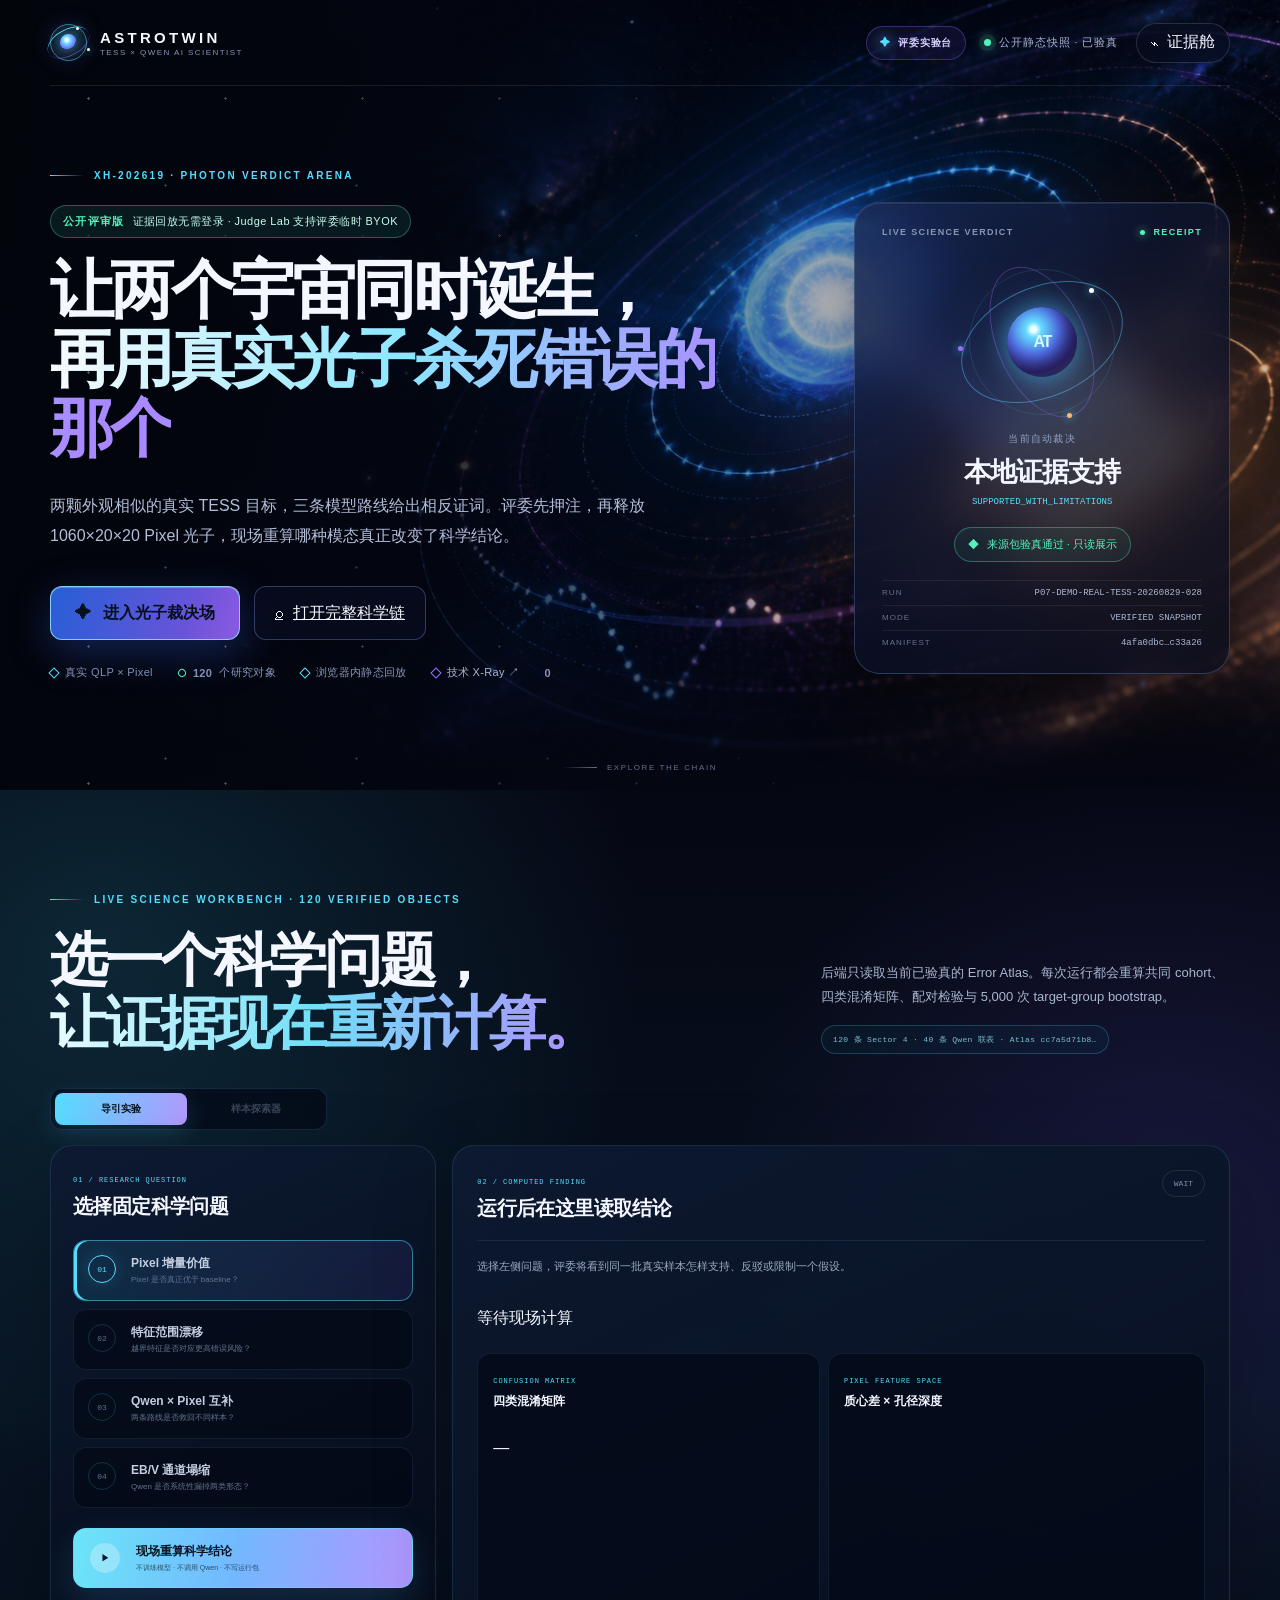
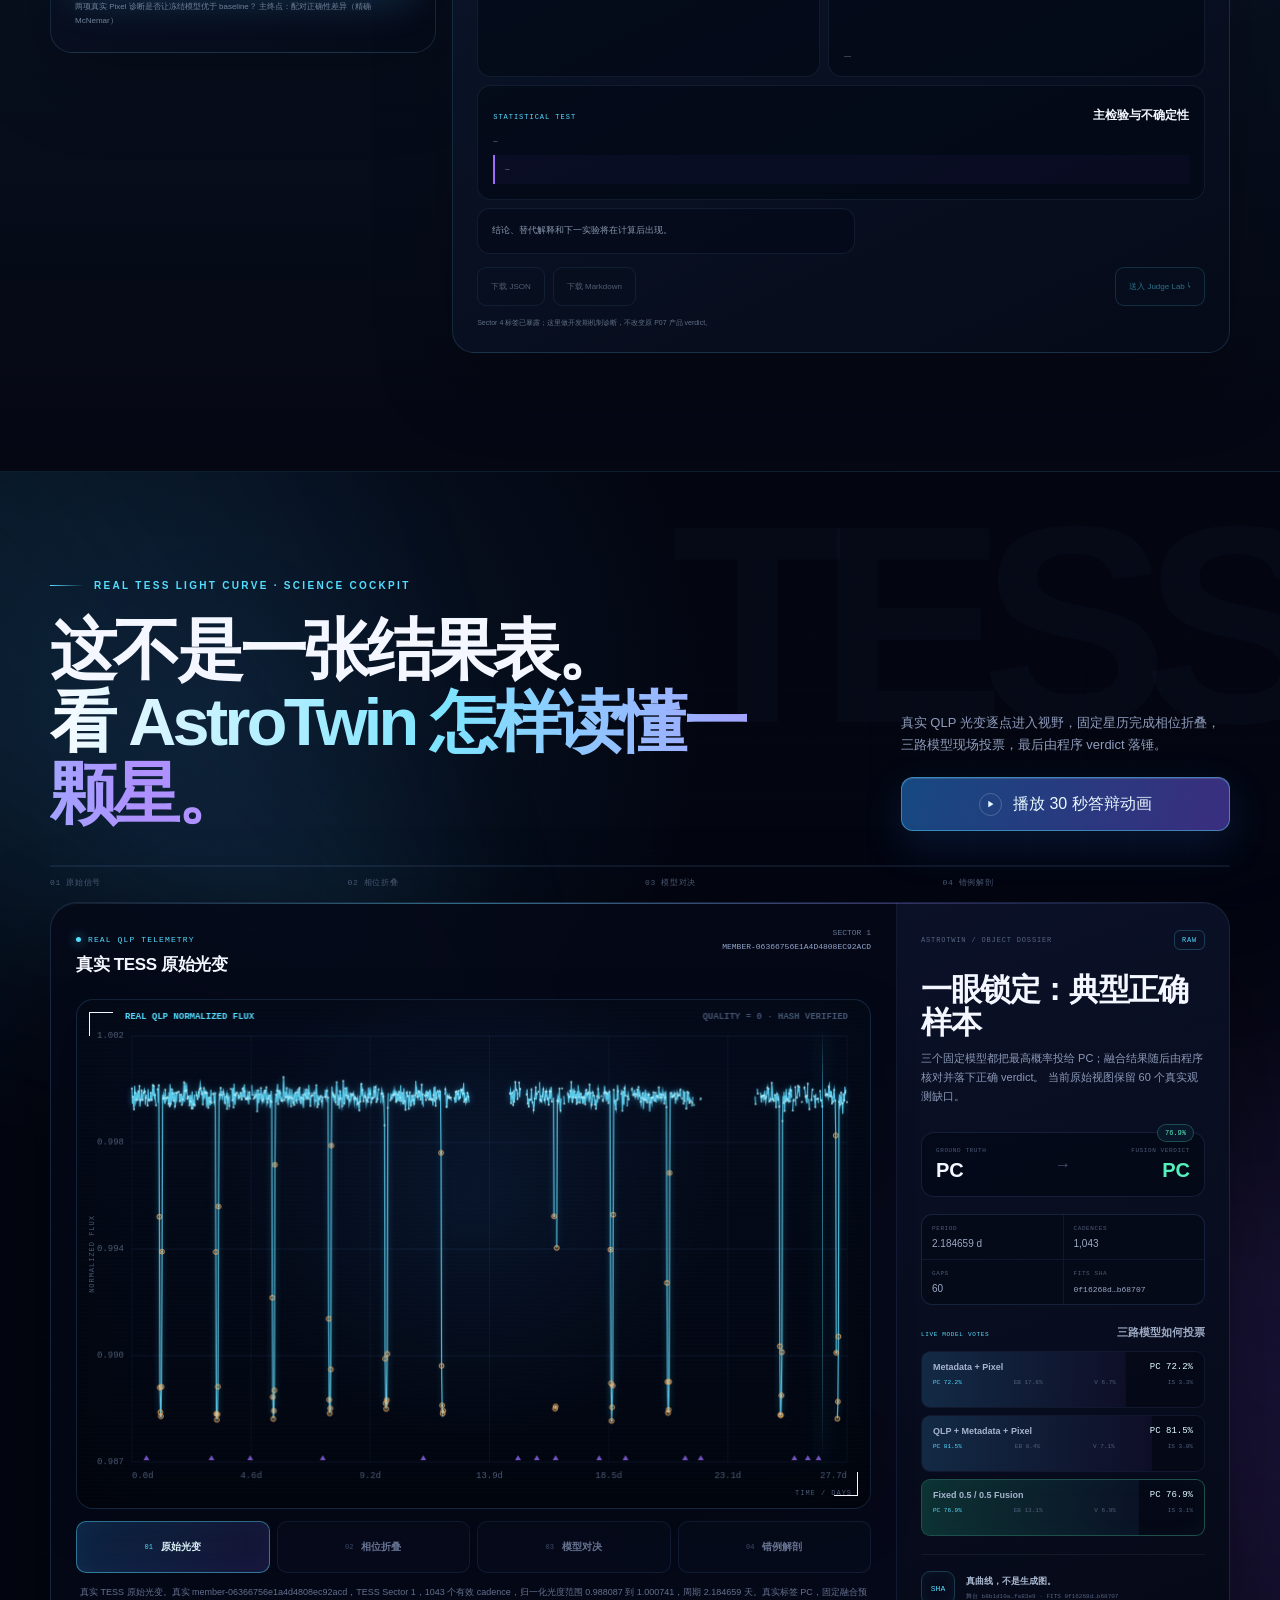
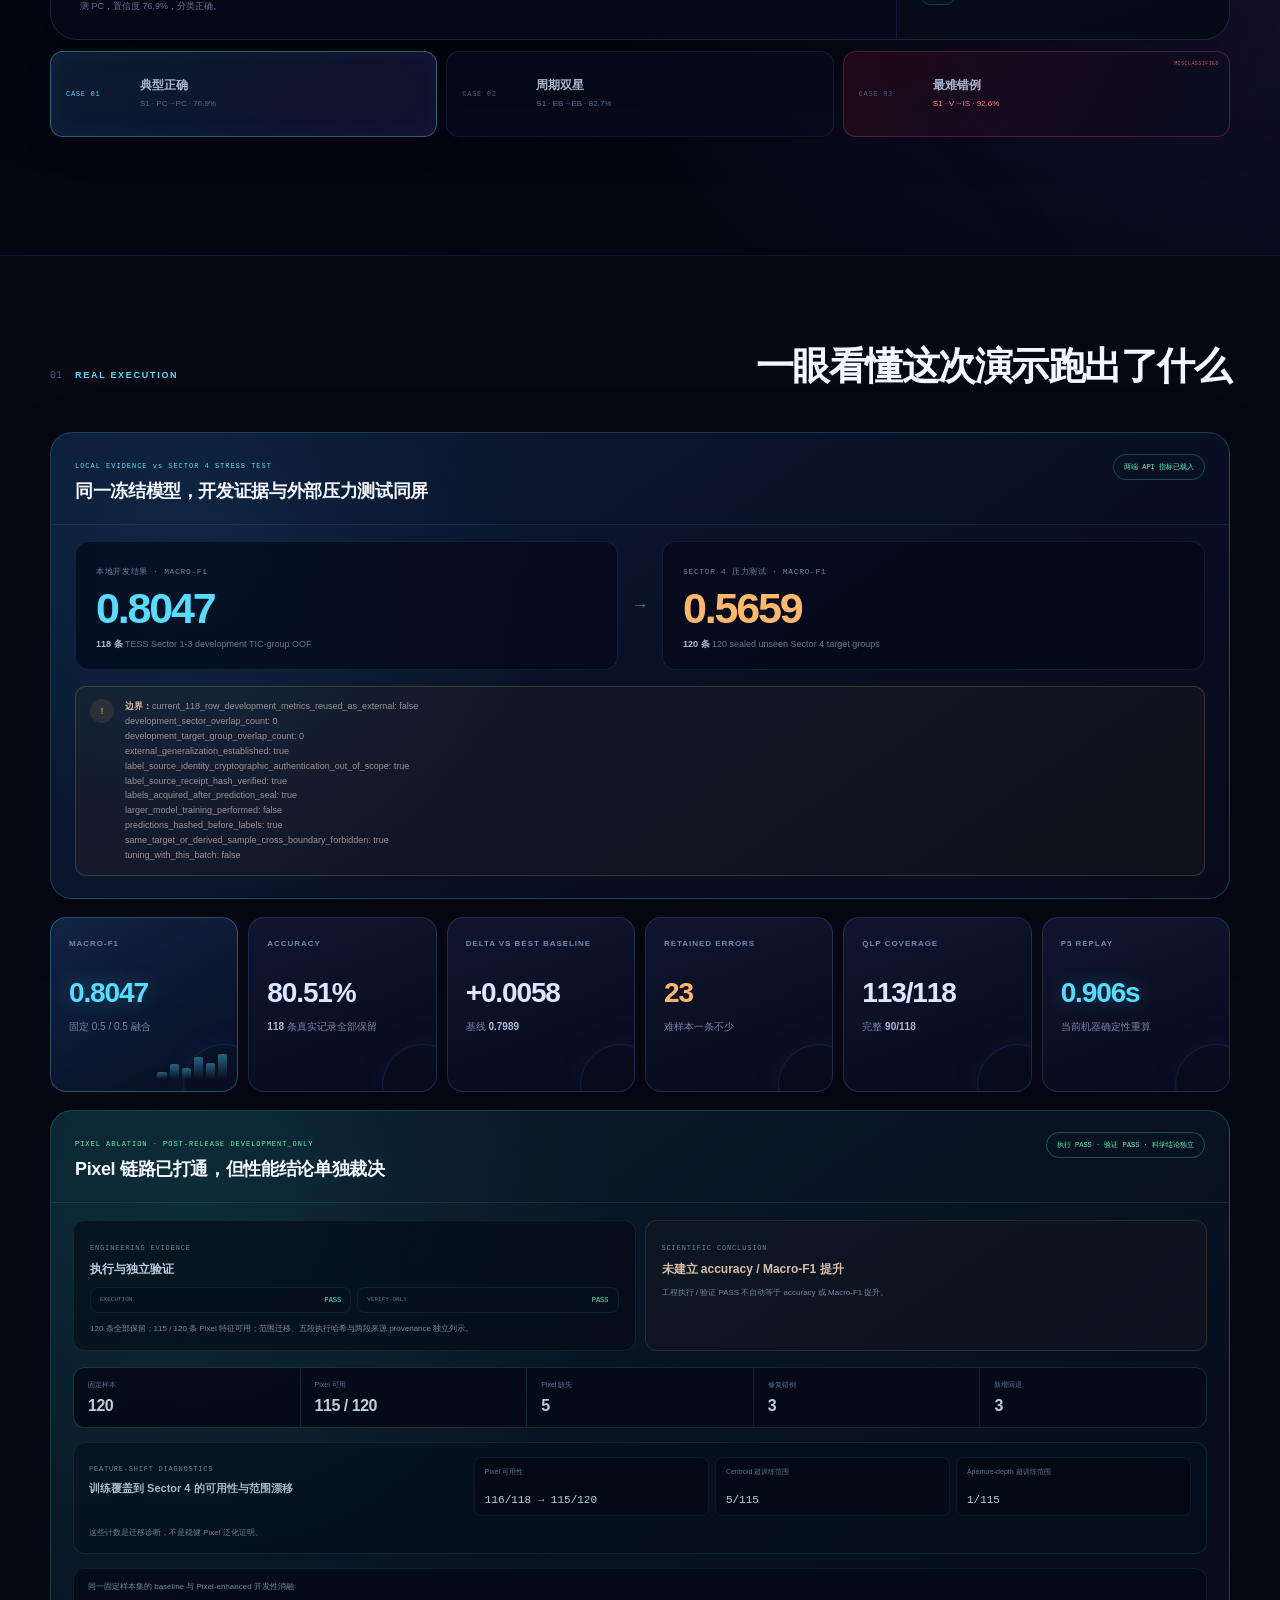
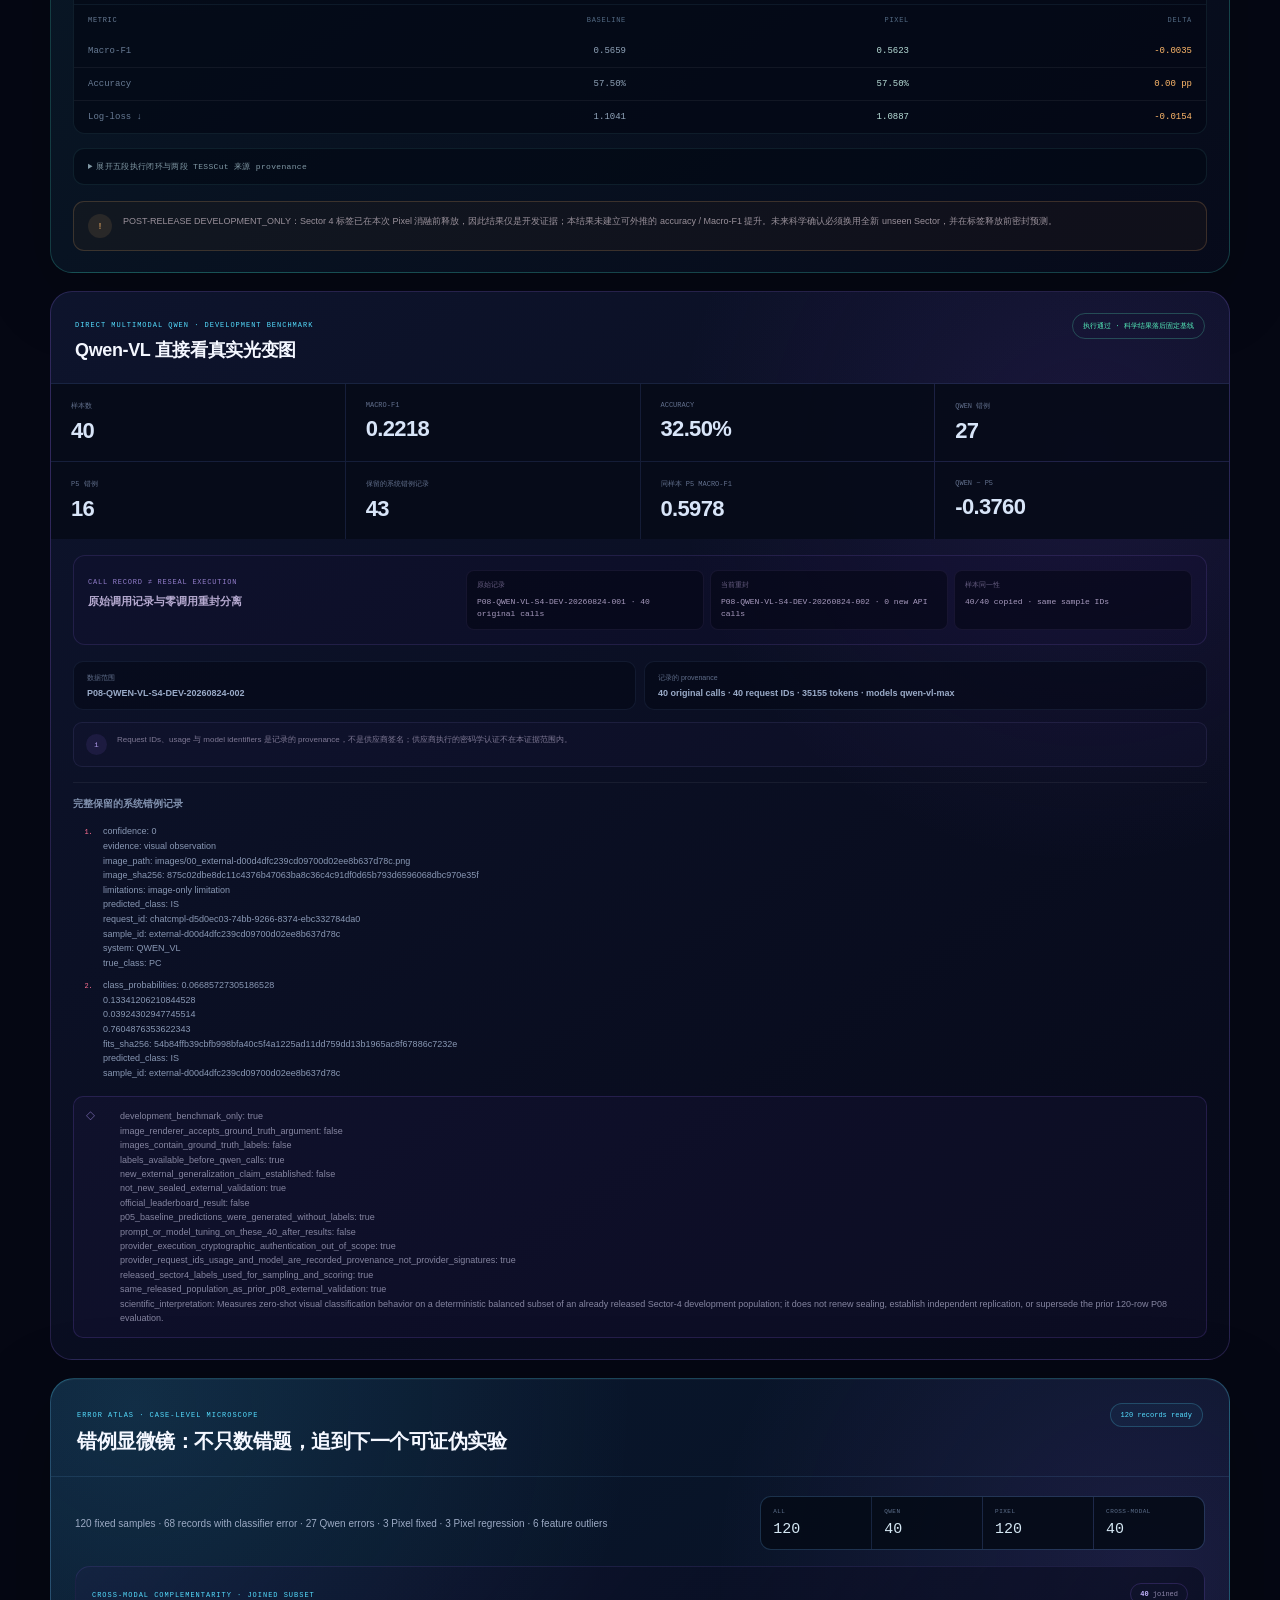
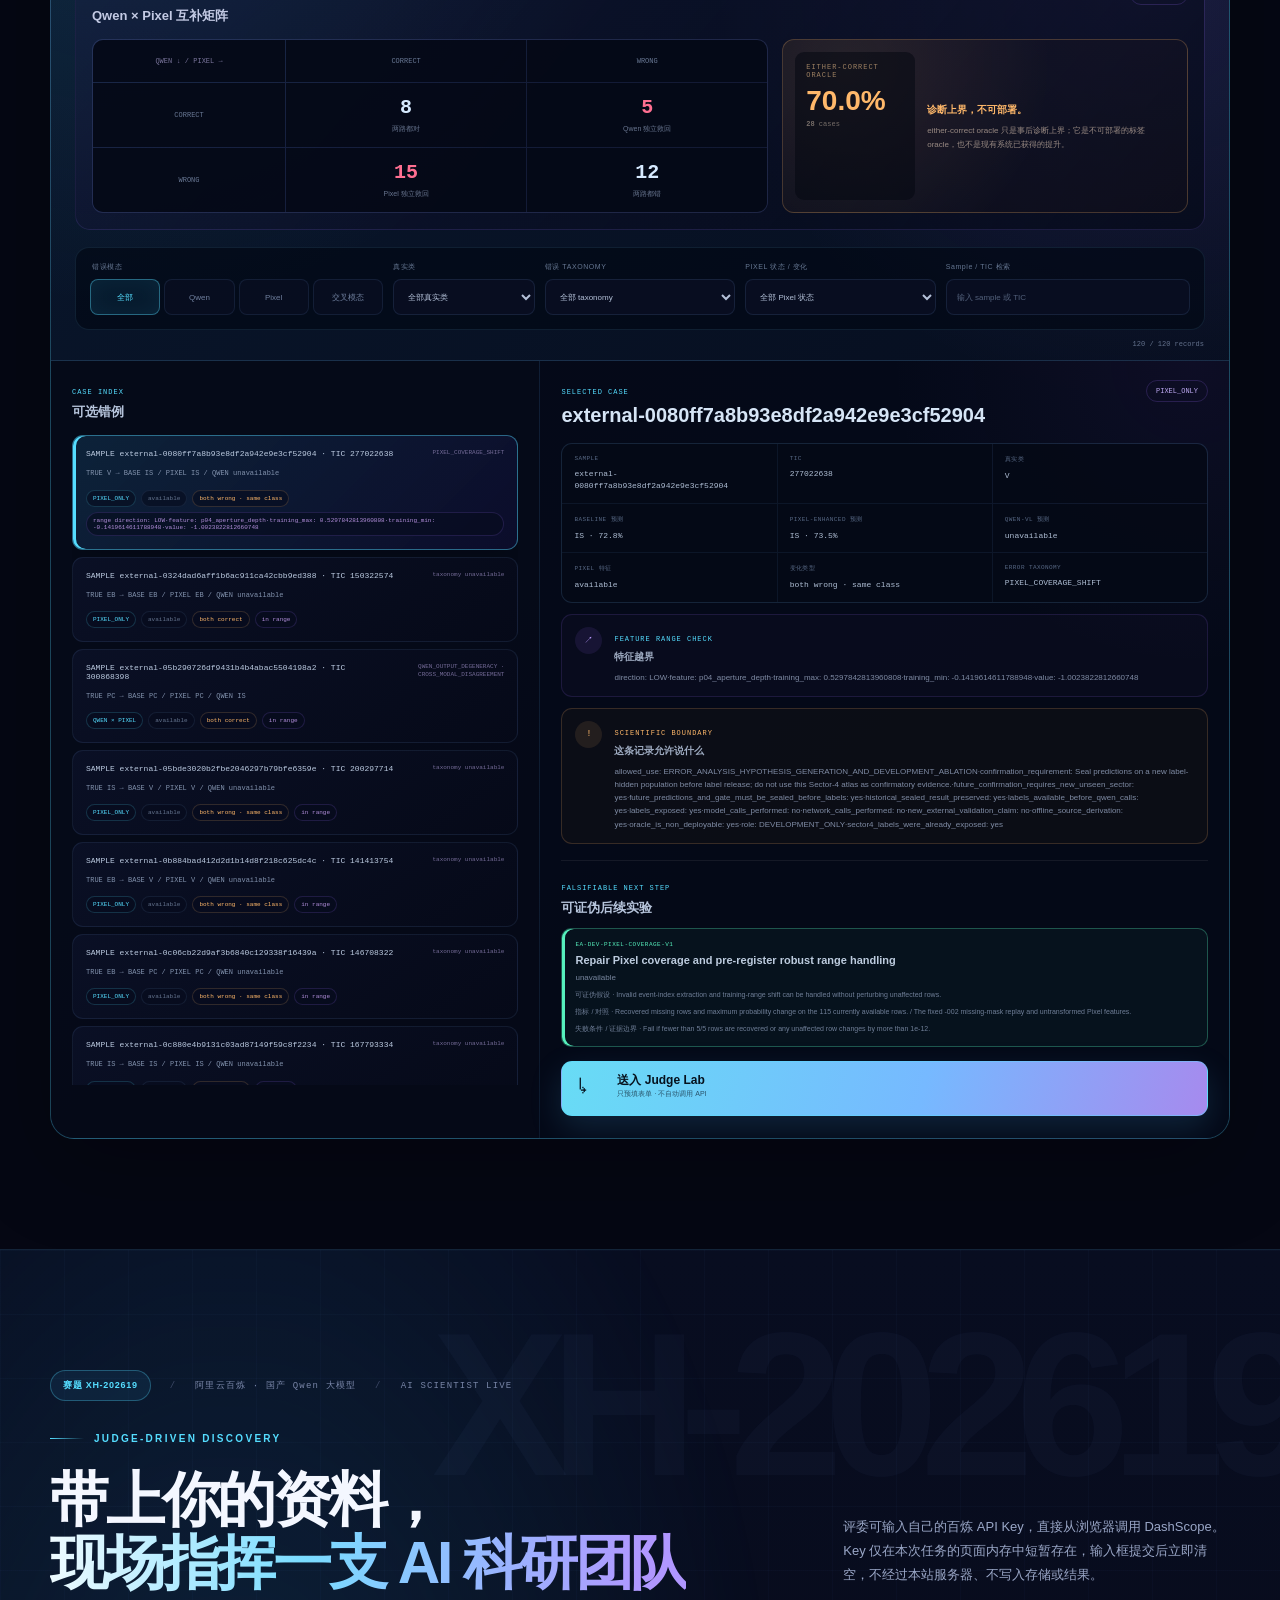
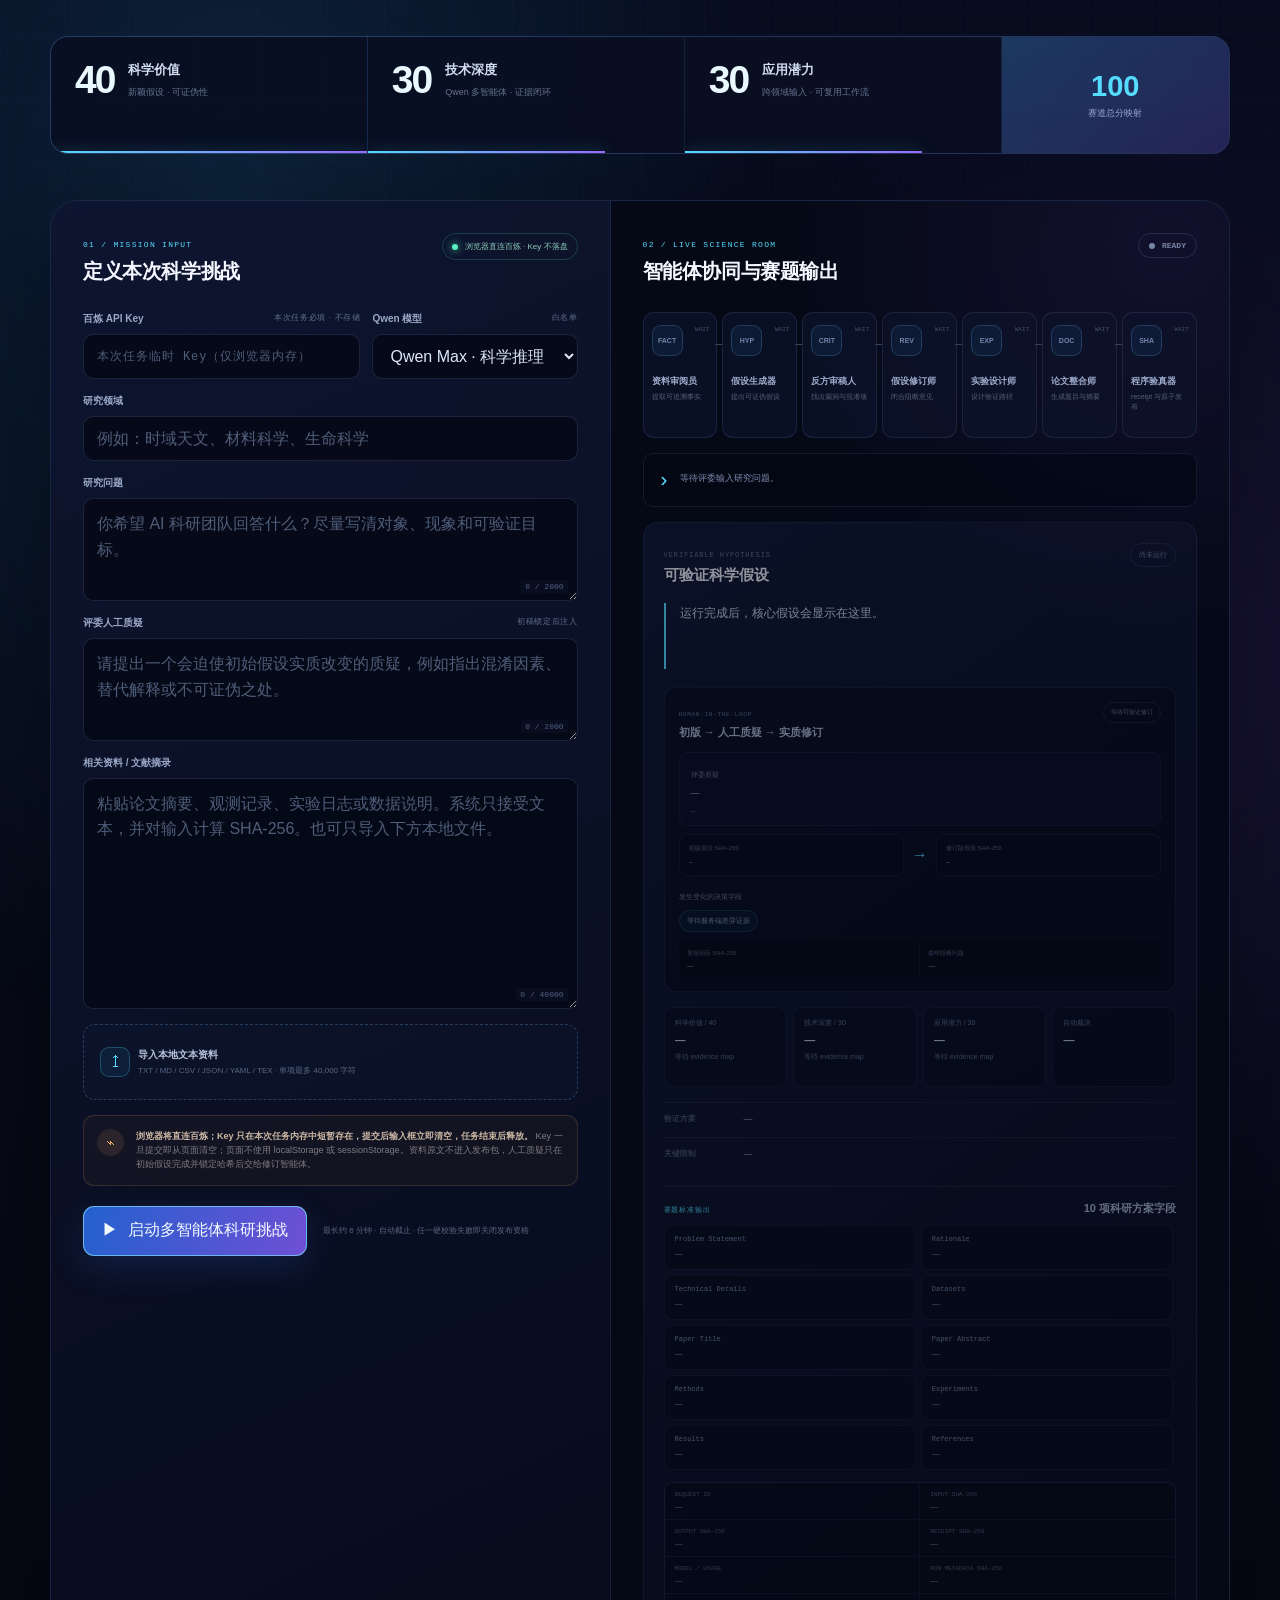
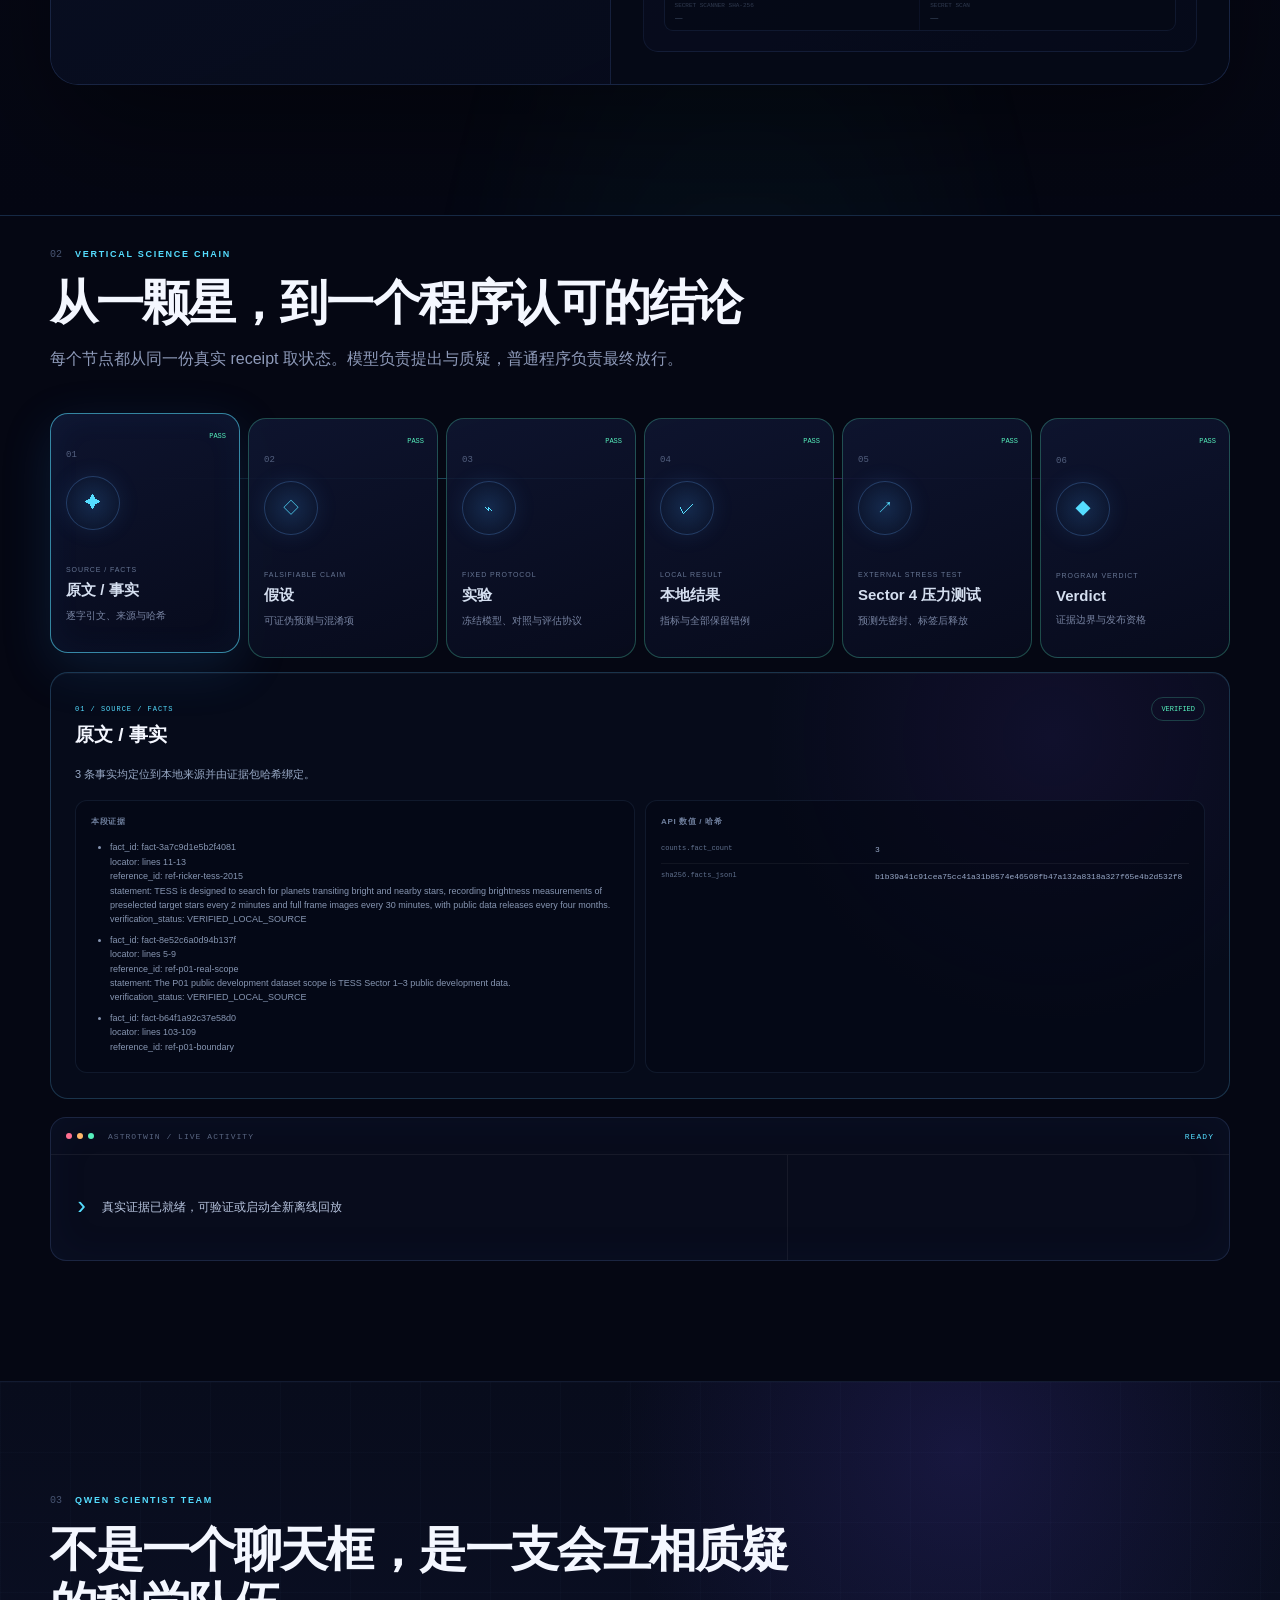
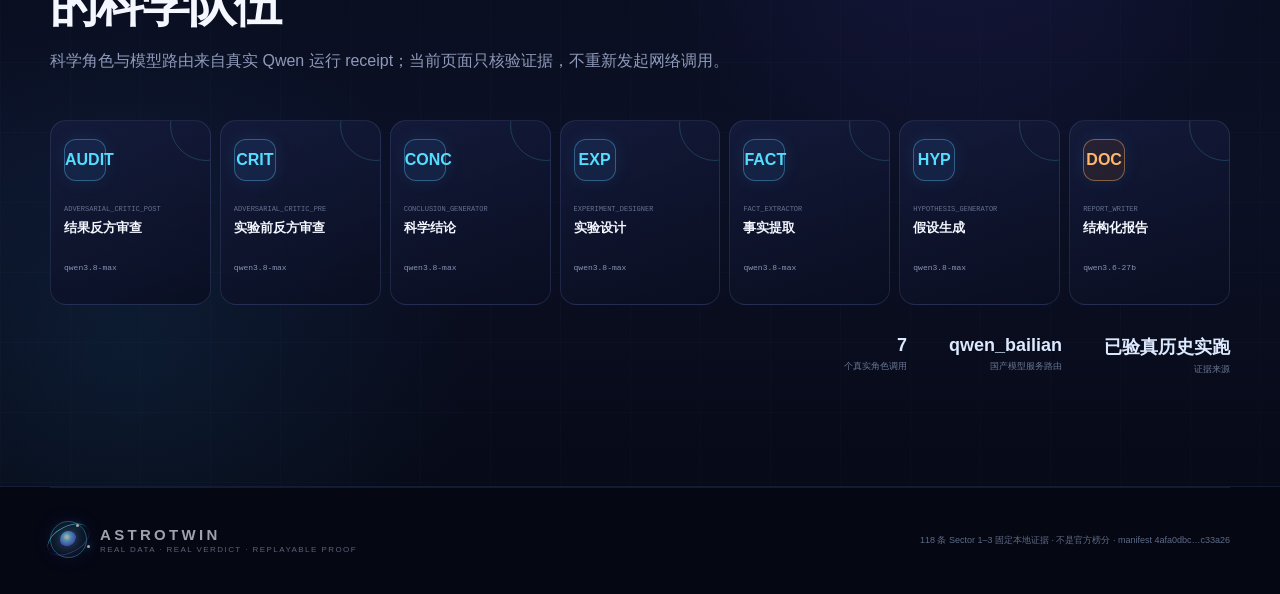
==== index.html @ 3abf486a "Publish AstroTwin judge demo" ====
<!doctype html>
<html lang="zh-CN">
<head>
  <meta charset="utf-8">
  <meta name="viewport" content="width=device-width, initial-scale=1">
  <meta name="referrer" content="no-referrer">
  <meta http-equiv="Content-Security-Policy" content="default-src 'self'; img-src 'self' data: blob:; script-src 'self'; style-src 'self' 'unsafe-inline'; connect-src 'self' https://dashscope.aliyuncs.com; object-src 'none'; frame-src 'none'; base-uri 'self'; form-action 'self'">
  <meta name="theme-color" content="#050713">
  <meta name="description" content="AstroTwin 真实 TESS × Qwen AI Scientist 比赛演示台">
  <title>AstroTwin · TESS AI Scientist</title>
  <link rel="icon" href="assets/astrotwin-hero-v1.png" type="image/png">
  <link rel="stylesheet" href="styles.css?v=20260826b">
</head>
<body>
  <a class="skip-link" href="#main">跳到主要内容</a>

  <header class="site-header">
    <a class="brand" href="#top" aria-label="AstroTwin 首页">
      <span class="brand-mark" aria-hidden="true"><i></i><i></i></span>
      <span>
        <strong>ASTROTWIN</strong>
        <small>TESS × QWEN AI SCIENTIST</small>
      </span>
    </a>
    <div class="header-actions">
      <a class="lab-jump desktop-only" href="#judgeLab"><span aria-hidden="true">✦</span> 评委实验台</a>
      <span class="connection" id="connectionState" data-state="loading">
        <span class="connection-dot" aria-hidden="true"></span>
        <span id="connectionText">正在连接真实证据</span>
      </span>
      <button class="icon-button" id="openEvidence" type="button" aria-label="打开 SHA-256 证据舱">
        <span aria-hidden="true">⌁</span>
        <span class="desktop-only">证据舱</span>
      </button>
    </div>
  </header>

  <main id="main">
    <section class="hero" id="top" aria-labelledby="heroTitle">
      <div class="hero-art" aria-hidden="true"></div>
      <div class="star-noise" aria-hidden="true"></div>
      <div class="hero-content">
        <div class="hero-copy reveal">
          <div class="eyebrow"><span></span> XH-202619 · PHOTON VERDICT ARENA</div>
          <p class="public-demo-note"><b>公开评审版</b> 证据回放无需登录 · Judge Lab 支持评委临时 BYOK</p>
          <h1 id="heroTitle">让两个宇宙同时诞生，<br><em>再用真实光子<span class="mobile-break"><br></span>杀死错误的那个</em></h1>
          <p class="hero-lead">两颗外观相似的真实 TESS 目标，三条模型路线给出相反证词。评委先押注，再释放 1060×20×20 Pixel 光子，现场重算哪种模态真正改变了科学结论。</p>

          <div class="hero-actions">
            <a class="primary-button lab-launch" id="runScienceHero" href="stellar.html?arena=1">
              <span class="button-glow" aria-hidden="true"></span>
              <span aria-hidden="true">✦</span>
              <span>进入光子裁决场</span>
            </a>
            <a class="secondary-button" href="#scienceWorkbench"><span aria-hidden="true">⌕</span><span>打开完整科学链</span></a>
          </div>

          <div class="hero-facts" aria-label="演示特性">
            <span><i class="fact-icon fact-real" aria-hidden="true"></i>真实 QLP × Pixel</span>
            <span><i class="fact-icon fact-offline" aria-hidden="true"></i><b id="scienceObjectCount">120</b> 个研究对象</span>
            <span><i class="fact-icon fact-real" aria-hidden="true"></i>浏览器内静态回放</span>
            <a href="stellar.html?arena=1&amp;xray=1"><i class="fact-icon fact-atomic" aria-hidden="true"></i>技术 X-Ray ↗</a>
            <span hidden><b id="networkFact">—</b></span>
          </div>
        </div>

        <aside class="verdict-card reveal" aria-labelledby="verdictHeading">
          <div class="verdict-topline">
            <span>LIVE SCIENCE VERDICT</span>
            <span class="live-pulse"><i></i> RECEIPT</span>
          </div>
          <div class="verdict-orbit" aria-hidden="true">
            <i></i><i></i><i></i>
            <span>AT</span>
          </div>
          <p class="verdict-kicker" id="verdictHeading">当前自动裁决</p>
          <h2 id="verdictLocal">正在核验</h2>
          <code id="verdictRaw">VERIFYING_EVIDENCE</code>
          <div class="eligibility" id="eligibilityBadge" data-state="pending">
            <span aria-hidden="true">◆</span>
            <span id="eligibilityText">发布资格待核验</span>
          </div>
          <dl class="verdict-meta">
            <div><dt>RUN</dt><dd id="packageId">—</dd></div>
            <div><dt>MODE</dt><dd id="demoMode">—</dd></div>
            <div><dt>MANIFEST</dt><dd id="manifestShort">—</dd></div>
          </dl>
        </aside>
      </div>
      <div class="scroll-cue" aria-hidden="true"><span></span>EXPLORE THE CHAIN</div>
    </section>

    <section class="science-workbench" id="scienceWorkbench" data-state="loading" aria-labelledby="scienceWorkbenchTitle">
      <div class="science-aurora" aria-hidden="true"></div>
      <div class="section-shell science-shell">
        <header class="science-intro">
          <div>
            <p class="eyebrow"><span></span> LIVE SCIENCE WORKBENCH · 120 VERIFIED OBJECTS</p>
            <h2 id="scienceWorkbenchTitle">选一个科学问题，<br><em>让证据现在重新计算。</em></h2>
          </div>
          <div class="science-intro-copy">
            <p>后端只读取当前已验真的 Error Atlas。每次运行都会重算共同 cohort、四类混淆矩阵、配对检验与 5,000 次 target-group bootstrap。</p>
            <span id="scienceSourceState" role="status" aria-live="polite">正在接入科学证据…</span>
          </div>
        </header>

        <div class="science-mode-switch" role="tablist" aria-label="科学实验模式">
          <button id="scienceModeGuided" type="button" role="tab" aria-selected="true" aria-controls="scienceControlPanel" data-science-mode="guided">导引实验</button>
          <button id="scienceModeExplore" type="button" role="tab" aria-selected="false" aria-controls="scienceControlPanel" data-science-mode="explore">样本探索器</button>
        </div>

        <div class="science-layout">
          <section class="science-controls" id="scienceControlPanel" aria-labelledby="scienceControlTitle">
            <div class="science-panel-head"><small>01 / RESEARCH QUESTION</small><h3 id="scienceControlTitle">选择固定科学问题</h3></div>
            <div class="science-experiment-cards" id="scienceExperimentCards" role="radiogroup" aria-label="导引科学实验">
              <button type="button" data-science-experiment="pixel_incremental_value" role="radio" aria-checked="true"><span>01</span><strong>Pixel 增量价值</strong><small>Pixel 是否真正优于 baseline？</small></button>
              <button type="button" data-science-experiment="pixel_feature_range_shift" role="radio" aria-checked="false"><span>02</span><strong>特征范围漂移</strong><small>越界特征是否对应更高错误风险？</small></button>
              <button type="button" data-science-experiment="qwen_pixel_complementarity" role="radio" aria-checked="false"><span>03</span><strong>Qwen × Pixel 互补</strong><small>两条路线是否救回不同样本？</small></button>
              <button type="button" data-science-experiment="qwen_eb_v_channel_collapse" role="radio" aria-checked="false"><span>04</span><strong>EB/V 通道塌缩</strong><small>Qwen 是否系统性漏掉两类形态？</small></button>
            </div>

            <form class="science-explorer" id="scienceExplorer" hidden autocomplete="off">
              <fieldset><legend>比较路线</legend><label><input type="checkbox" name="scienceRoute" value="baseline" checked> Baseline</label><label><input type="checkbox" name="scienceRoute" value="pixel" checked> Pixel</label><label><input type="checkbox" name="scienceRoute" value="qwen"> Qwen</label></fieldset>
              <label><span>真实类</span><select id="scienceTruthFilter"><option value="all">全部 PC / EB / V / IS</option><option value="PC">PC</option><option value="EB">EB</option><option value="V">V</option><option value="IS">IS</option></select></label>
              <label><span>Pixel 状态</span><select id="sciencePixelFilter"><option value="all">全部</option><option value="available">可用</option><option value="missing">缺失</option><option value="in_range">训练范围内</option><option value="out_of_range">训练范围外</option></select></label>
              <label><span>Qwen 覆盖</span><select id="scienceQwenFilter"><option value="all">全部记录</option><option value="joined">40 条联表</option></select></label>
              <label><span>Error taxonomy</span><select id="scienceTaxonomyFilter"><option value="all">全部 taxonomy</option></select></label>
            </form>

            <button class="science-run" id="runScience" type="button" disabled><span aria-hidden="true">▶</span><span><strong>现场重算科学结论</strong><small>不训练模型 · 不调用 Qwen · 不写运行包</small></span></button>
            <p class="science-run-status" id="scienceRunStatus" aria-live="polite">等待已验证 Error Atlas。</p>
          </section>

          <article class="science-result" id="scienceResult" data-state="empty" aria-labelledby="scienceResultTitle">
            <div class="science-result-head"><div><small>02 / COMPUTED FINDING</small><h3 id="scienceResultTitle">运行后在这里读取结论</h3></div><span id="scienceVerdict" data-state="pending">WAIT</span></div>
            <p class="science-question" id="scienceQuestion">选择左侧问题，评委将看到同一批真实样本怎样支持、反驳或限制一个假设。</p>
            <div class="science-metric-grid" id="scienceRouteMetrics"><p>等待现场计算</p></div>
            <div class="science-evidence-grid">
              <section class="science-matrix-panel" aria-labelledby="scienceMatrixTitle"><div><small>CONFUSION MATRIX</small><h4 id="scienceMatrixTitle">四类混淆矩阵</h4></div><div id="scienceMatrices" class="science-matrices"><p>—</p></div></section>
              <section class="science-scatter-panel" aria-labelledby="scienceScatterTitle"><div><small>PIXEL FEATURE SPACE</small><h4 id="scienceScatterTitle">质心差 × 孔径深度</h4></div><svg id="scienceScatter" viewBox="0 0 520 300" role="img" aria-label="Pixel 特征散点图"></svg><p id="scienceScatterSummary">—</p></section>
            </div>
            <section class="science-stat-panel" aria-labelledby="scienceStatTitle"><div><small>STATISTICAL TEST</small><h4 id="scienceStatTitle">主检验与不确定性</h4></div><div id="scienceStatTests"><p>—</p></div><p id="scienceBootstrap">—</p></section>
            <div class="science-finding" id="scienceFinding"><p>结论、替代解释和下一实验将在计算后出现。</p></div>
            <div class="science-result-actions">
              <button id="downloadScienceJson" type="button" disabled>下载 JSON</button>
              <button id="downloadScienceMarkdown" type="button" disabled>下载 Markdown</button>
              <button id="sendScienceToJudgeLab" type="button" disabled>送入 Judge Lab ↳</button>
            </div>
            <p class="science-boundary">Sector 4 标签已暴露；这里做开发期机制诊断，不改变原 P07 产品 verdict。</p>
          </article>
        </div>
      </div>
    </section>

    <section class="stellar-twin-stage" id="stellarTwinStage" data-state="loading" aria-labelledby="stellarTwinTitle" hidden aria-hidden="true">
      <div class="stellar-twin-space" aria-hidden="true"></div>
      <div class="stellar-twin-halo" aria-hidden="true"></div>
      <div class="section-shell stellar-twin-shell">
        <header class="stellar-twin-intro">
          <div>
            <p class="eyebrow"><span></span> STELLAR DIGITAL TWIN · REAL EVIDENCE CORE</p>
            <h2 id="stellarTwinTitle">恒星数字孪生核心<br><em>让一颗真实恒星在评委面前醒来。</em></h2>
          </div>
          <div class="stellar-twin-intro-copy">
            <p>把真实 TESS 光变、周期和模型裁决压进同一个可交互星体。旋转看到信号结构，聚焦看到证据如何支撑分类。</p>
            <p class="stellar-twin-boundary"><span aria-hidden="true">◇</span> 可视化解释 · 非表面反演</p>
          </div>
        </header>

        <div class="stellar-twin-console">
          <div class="stellar-twin-viewport" id="stellarTwinViewport">
            <canvas id="stellarTwinCanvas" role="img" aria-label="真实 TESS 证据驱动的恒星数字孪生正在加载" aria-describedby="stellarTwinSummary">
              此浏览器不支持 Canvas。下方文本仍会展示当前真实样本、观测扇区、周期、光变范围与证据哈希。
            </canvas>

            <div class="stellar-twin-loading" id="stellarTwinLoading" role="status" aria-live="polite">
              <span class="stellar-loader-orbit" aria-hidden="true"><i></i><i></i><i></i></span>
              <strong>正在装配真实恒星孪生体</strong>
              <small>VERIFYING TESS EVIDENCE · BUILDING ORBIT</small>
            </div>
            <div class="stellar-twin-failure" id="stellarTwinFailure" role="alert" hidden>
              <span aria-hidden="true">!</span>
              <strong>证据校验未通过，孪生体拒绝渲染</strong>
              <small>Fail-closed · 不展示未经绑定的星体</small>
            </div>

            <div class="stellar-twin-reticle" aria-hidden="true"><i></i><i></i><i></i><i></i></div>
            <div class="stellar-twin-coordinate stellar-twin-coordinate-left" aria-hidden="true">TESS / PHOTOMETRIC SPACE</div>
            <div class="stellar-twin-coordinate stellar-twin-coordinate-right" aria-hidden="true">DRAG TO ORBIT · SCROLL TO FOCUS</div>

            <aside class="stellar-twin-hud" aria-label="当前恒星真实证据">
              <div class="stellar-twin-hud-head">
                <span><i aria-hidden="true"></i> EVIDENCE LINK</span>
                <b id="stellarTwinMode">LOADING</b>
              </div>
              <dl>
                <div><dt>样本</dt><dd id="stellarTwinObject">—</dd></div>
                <div><dt>SECTOR</dt><dd id="stellarTwinSector">—</dd></div>
                <div><dt>PERIOD</dt><dd id="stellarTwinPeriod">—</dd></div>
                <div><dt>FLUX SPAN</dt><dd id="stellarTwinFlux">—</dd></div>
                <div class="stellar-twin-hash"><dt>FITS SHA-256</dt><dd><code id="stellarTwinFitsHash">—</code></dd></div>
              </dl>
            </aside>

            <div class="stellar-twin-caption">
              <span>OBSERVATION</span><i aria-hidden="true"></i><span>PHASE</span><i aria-hidden="true"></i><span>MODEL</span>
            </div>
          </div>

          <aside class="stellar-twin-story" aria-labelledby="stellarTwinHeadline">
            <div class="stellar-twin-story-index"><span>ASTROTWIN CORE</span><b>01</b></div>
            <div class="stellar-render-deck" aria-label="恒星渲染控制台">
              <div class="stellar-render-row">
                <span>RENDER</span>
                <div role="group" aria-label="渲染质量">
                  <button type="button" data-stellar-quality="cinema" aria-pressed="false">电影</button>
                  <button type="button" data-stellar-quality="balanced" aria-pressed="true">流畅</button>
                  <button type="button" data-stellar-quality="safe" aria-pressed="false">安全</button>
                </div>
              </div>
              <div class="stellar-render-row">
                <span>ROTATION</span>
                <div role="group" aria-label="恒星旋转速度">
                  <button type="button" data-stellar-speed="paused" aria-pressed="false">暂停</button>
                  <button type="button" data-stellar-speed="normal" aria-pressed="true">1×</button>
                  <button type="button" data-stellar-speed="fast" aria-pressed="false">2×</button>
                </div>
              </div>
              <p><i aria-hidden="true"></i><span id="stellarRenderStatus">流畅级 · 实时证据同步</span></p>
            </div>
            <p class="stellar-twin-story-kicker">当前孪生体解释</p>
            <h3 id="stellarTwinHeadline">等待真实样本进入轨道</h3>
            <p id="stellarTwinNarrative">只有可与当前证据包哈希匹配的点列，才会生成这颗恒星的亮度脉动、周期环与分类光谱。</p>

            <div class="stellar-twin-legend" aria-label="孪生体视觉编码">
              <div><i class="twin-legend-flux" aria-hidden="true"></i><span><strong>表面脉动</strong><small>归一化亮度变化</small></span></div>
              <div><i class="twin-legend-phase" aria-hidden="true"></i><span><strong>轨道光环</strong><small>固定周期与相位</small></span></div>
              <div><i class="twin-legend-model" aria-hidden="true"></i><span><strong>色彩光谱</strong><small>模型概率与 verdict</small></span></div>
            </div>

            <button class="stellar-twin-focus" id="stellarTwinFocusButton" type="button" disabled aria-pressed="false">
              <span class="stellar-twin-focus-icon" aria-hidden="true"><i></i></span>
              <span><strong>启动 30 秒聚焦</strong><small>自动旋转 · 信号 → 周期 → 模型</small></span>
            </button>
            <p class="stellar-twin-disclaimer">视觉形态用于解释观测信号与模型决策，不代表从光变曲线反演出的真实恒星表面。</p>
          </aside>
        </div>

        <nav class="stellar-twin-samples" aria-label="选择恒星数字孪生样本">
          <button type="button" data-stellar-sample="canonical_correct" disabled aria-pressed="false">
            <span>01</span><i aria-hidden="true"></i><strong>典型正确</strong><small>稳健分类样本</small>
          </button>
          <button type="button" data-stellar-sample="periodic_binary" disabled aria-pressed="false">
            <span>02</span><i aria-hidden="true"></i><strong>周期双星</strong><small>轨道节律样本</small>
          </button>
          <button type="button" data-stellar-sample="hard_error" disabled aria-pressed="false">
            <span>03</span><i aria-hidden="true"></i><strong>最难错例</strong><small>V → IS 决策冲突</small>
          </button>
        </nav>
        <p class="stellar-twin-summary" id="stellarTwinSummary" aria-live="polite">真实证据加载后，这里会提供当前恒星样本、观测扇区、周期、光变范围和模型解释的完整文本替代。</p>
      </div>
    </section>

    <section class="signal-stage" id="signalStage" data-state="loading" aria-labelledby="signalTitle">
      <div class="signal-aurora" aria-hidden="true"></div>
      <div class="signal-gridback" aria-hidden="true"></div>
      <div class="section-shell signal-shell">
        <header class="signal-intro">
          <div>
            <p class="eyebrow"><span></span> REAL TESS LIGHT CURVE · SCIENCE COCKPIT</p>
            <h2 id="signalTitle">这不是一张结果表。<br><em>看 AstroTwin 怎样读懂一颗星。</em></h2>
          </div>
          <div class="signal-intro-copy">
            <p>真实 QLP 光变逐点进入视野，固定星历完成相位折叠，三路模型现场投票，最后由程序 verdict 落锤。</p>
            <button class="signal-tour-button" id="signalTourButton" type="button" disabled aria-pressed="false">
              <span class="signal-tour-icon" aria-hidden="true">▶</span>
              <span id="signalTourLabel">播放 30 秒答辩动画</span>
            </button>
          </div>
        </header>

        <div class="signal-tour-track" aria-hidden="true">
          <i id="signalTourProgress"></i>
          <span>01 原始信号</span><span>02 相位折叠</span><span>03 模型对决</span><span>04 错例解剖</span>
        </div>

        <div class="signal-workbench" id="signalWorkbench" data-mode="raw">
          <section class="signal-monitor" aria-labelledby="signalMonitorTitle">
            <header class="signal-monitor-head">
              <div>
                <span class="monitor-live"><i aria-hidden="true"></i> REAL QLP TELEMETRY</span>
                <h3 id="signalMonitorTitle">正在接入真实光变证据</h3>
              </div>
              <div class="monitor-coordinates">
                <span id="signalSector">SECTOR —</span>
                <code id="signalObjectId">OBJECT —</code>
              </div>
            </header>

            <div class="signal-canvas-wrap" id="signalCanvasWrap">
              <canvas id="lightCurveCanvas" role="img" aria-label="真实 TESS 光变曲线正在加载" aria-describedby="signalAccessibleSummary"></canvas>
              <div class="signal-scanline" id="signalScanline" aria-hidden="true"></div>
              <div class="signal-corner signal-corner-tl" aria-hidden="true"></div>
              <div class="signal-corner signal-corner-br" aria-hidden="true"></div>
              <p class="signal-axis signal-axis-y" id="signalYAxis">NORMALIZED FLUX</p>
              <p class="signal-axis signal-axis-x" id="signalXAxis">TIME / DAYS</p>
              <div class="signal-loading" id="signalLoading"><i aria-hidden="true"></i><span>VERIFYING REAL CADENCES</span></div>
            </div>

            <div class="signal-tabs" role="tablist" aria-label="光变曲线观察模式">
              <button id="signalTabRaw" type="button" role="tab" aria-selected="true" aria-controls="signalPanel" tabindex="0" data-signal-mode="raw"><span>01</span>原始光变</button>
              <button id="signalTabPhase" type="button" role="tab" aria-selected="false" aria-controls="signalPanel" tabindex="-1" data-signal-mode="phase"><span>02</span>相位折叠</button>
              <button id="signalTabDuel" type="button" role="tab" aria-selected="false" aria-controls="signalPanel" tabindex="-1" data-signal-mode="duel"><span>03</span>模型对决</button>
              <button id="signalTabError" type="button" role="tab" aria-selected="false" aria-controls="signalPanel" tabindex="-1" data-signal-mode="error"><span>04</span>错例解剖</button>
            </div>
            <div id="signalPanel" role="tabpanel" aria-labelledby="signalTabRaw">
              <p class="signal-accessible-summary" id="signalAccessibleSummary">真实光变证据加载后，这里会给出当前样本、周期、亮度范围和模型裁决的可读摘要。</p>
            </div>
          </section>

          <aside class="signal-inspector" aria-labelledby="signalInspectorTitle">
            <div class="inspector-kicker"><span>ASTROTWIN / OBJECT DOSSIER</span><b id="signalModeBadge">RAW</b></div>
            <h3 id="signalInspectorTitle">等待真实样本</h3>
            <p class="signal-story" id="signalStory">页面只会绘制通过当前证据包 SHA-256 校验的真实派生点列。</p>

            <div class="signal-verdict-lock" id="signalVerdictLock" data-state="pending">
              <div><small>GROUND TRUTH</small><strong id="signalTruth">—</strong></div>
              <span aria-hidden="true">→</span>
              <div><small>FUSION VERDICT</small><strong id="signalPrediction">—</strong></div>
              <b id="signalConfidence">—</b>
            </div>

            <dl class="signal-facts">
              <div><dt>PERIOD</dt><dd id="signalPeriod">—</dd></div>
              <div><dt>CADENCES</dt><dd id="signalCadences">—</dd></div>
              <div><dt>GAPS</dt><dd id="signalGaps">—</dd></div>
              <div><dt>FITS SHA</dt><dd><code id="signalFitsHash">—</code></dd></div>
            </dl>

            <section class="model-vote-board" aria-labelledby="modelVoteTitle">
              <div><span>LIVE MODEL VOTES</span><h4 id="modelVoteTitle">三路模型如何投票</h4></div>
              <ol id="signalModelVotes"></ol>
            </section>

            <div class="signal-proofline">
              <span aria-hidden="true">SHA</span>
              <p><strong>真曲线，不是生成图。</strong><small id="signalDataHash">可视化数据哈希等待核验</small></p>
            </div>
          </aside>
        </div>

        <nav class="signal-sample-deck" aria-label="真实 TESS 演示样本">
          <button type="button" data-signal-sample="canonical_correct" disabled><span>CASE 01</span><strong>典型正确</strong><small>等待证据</small></button>
          <button type="button" data-signal-sample="periodic_binary" disabled><span>CASE 02</span><strong>周期双星</strong><small>等待证据</small></button>
          <button type="button" data-signal-sample="hard_error" disabled><span>CASE 03</span><strong>最难错例</strong><small>等待证据</small></button>
        </nav>
        <p class="signal-announcer" id="signalAnnouncer" aria-live="polite"></p>
      </div>
    </section>

    <section class="judge-lab-section" id="judgeLab" aria-labelledby="judgeLabTitle">
      <div class="lab-aurora" aria-hidden="true"></div>
      <div class="section-shell judge-lab-shell">
        <header class="lab-intro">
          <div class="lab-trackline">
            <span class="track-badge">赛题 XH-202619</span>
            <span>阿里云百炼 · 国产 Qwen 大模型</span>
            <span>AI SCIENTIST LIVE</span>
          </div>
          <div class="lab-heading-row">
            <div>
              <p class="eyebrow"><span></span> JUDGE-DRIVEN DISCOVERY</p>
              <h2 id="judgeLabTitle">带上你的资料，<br><em>现场指挥一支 AI 科研团队</em></h2>
            </div>
              <p>评委可输入自己的百炼 API Key，直接从浏览器调用 DashScope。Key 仅在本次任务的页面内存中短暂存在，输入框提交后立即清空，不经过本站服务器、不写入存储或结果。</p>
          </div>
          <div class="score-radar" aria-label="赛题评分映射">
            <div class="score-40"><strong>40</strong><span>科学价值</span><small>新颖假设 · 可证伪性</small></div>
            <div class="score-30"><strong>30</strong><span>技术深度</span><small>Qwen 多智能体 · 证据闭环</small></div>
            <div class="score-30"><strong>30</strong><span>应用潜力</span><small>跨领域输入 · 可复用工作流</small></div>
            <p><b>100</b><span>赛道总分映射</span></p>
          </div>
        </header>

        <div class="lab-workbench">
          <form class="lab-form" id="judgeLabForm" autocomplete="off" novalidate>
            <div class="lab-panel-head">
              <div><small>01 / MISSION INPUT</small><h3>定义本次科学挑战</h3></div>
              <span class="lab-private"><i aria-hidden="true"></i> 浏览器直连百炼 · Key 不落盘</span>
            </div>

            <div class="lab-field-grid">
              <label class="lab-field lab-field-key">
                <span>百炼 API Key <b id="labApiKeyRequirement">等待服务器策略</b></span>
                <span class="secret-input-wrap">
                  <input id="labApiKey" name="api_key" type="password" autocomplete="off" autocapitalize="none" spellcheck="false" placeholder="按服务器策略填写">
                </span>
              </label>
              <label class="lab-field">
                <span>Qwen 模型 <b>白名单</b></span>
                <select id="labModel" name="model" required disabled>
                  <option value="" selected>正在载入服务器白名单…</option>
                </select>
              </label>
            </div>

            <label class="lab-field">
              <span>研究领域</span>
              <input id="labDomain" name="research_domain" type="text" maxlength="120" required placeholder="例如：时域天文、材料科学、生命科学">
            </label>

            <label class="lab-field">
              <span>研究问题</span>
              <textarea id="labQuestion" name="research_question" rows="3" maxlength="2000" required placeholder="你希望 AI 科研团队回答什么？尽量写清对象、现象和可验证目标。"></textarea>
              <small class="field-counter"><span id="questionCount">0</span> / 2000</small>
            </label>

            <label class="lab-field lab-challenge-field">
              <span>评委人工质疑 <b>初稿锁定后注入</b></span>
              <textarea id="labHumanChallenge" name="human_challenge" rows="3" maxlength="2000" required placeholder="请提出一个会迫使初始假设实质改变的质疑，例如指出混淆因素、替代解释或不可证伪之处。"></textarea>
              <small class="field-counter"><span id="humanChallengeCount">0</span> / 2000</small>
            </label>

            <label class="lab-field lab-material-field">
              <span>相关资料 / 文献摘录</span>
              <textarea id="labMaterial" name="source_material" rows="8" maxlength="40000" placeholder="粘贴论文摘要、观测记录、实验日志或数据说明。系统只接受文本，并对输入计算 SHA-256。也可只导入下方本地文件。"></textarea>
              <small class="field-counter"><span id="materialCount">0</span> / <span id="materialLimit">40000</span></small>
            </label>

            <div class="file-drop" id="labFileDrop">
              <input id="labFile" type="file" accept=".txt,.md,.csv,.tsv,.json,.jsonl,.yaml,.yml,.xml,.tex,.bib,text/plain,text/markdown,text/csv,application/json">
              <label for="labFile"><span aria-hidden="true">↥</span><strong>导入本地文本资料</strong><small>TXT / MD / CSV / JSON / YAML / TEX · 单项最多 <b id="labFileLimit">40,000</b> 字符</small></label>
              <div class="file-chip" id="labFileChip" hidden><span id="labFileName">—</span><code id="labFileHash">—</code><button id="clearLabFile" type="button" aria-label="移除已导入的文本资料">×</button></div>
            </div>

            <div class="credential-notice">
              <span aria-hidden="true">⌁</span>
              <p><strong id="labCredentialMode">正在读取凭证策略。</strong> Key 一旦提交即从页面清空；页面不使用 localStorage 或 sessionStorage。资料原文不进入发布包，人工质疑只在初始假设完成并锁定哈希后交给修订智能体。</p>
            </div>

            <div class="lab-submit-row">
              <button class="lab-submit" id="runJudgeLab" type="submit" disabled>
                <span class="button-glow" aria-hidden="true"></span>
                <span aria-hidden="true">▶</span>
                <span>启动多智能体科研挑战</span>
              </button>
              <p>最长约 6 分钟 · 自动截止 · 任一硬校验失败即关闭发布资格</p>
            </div>
            <p class="lab-form-error" id="labFormError" role="alert" hidden></p>
          </form>

          <section class="lab-live" aria-labelledby="labLiveTitle">
            <div class="lab-panel-head">
              <div><small>02 / LIVE SCIENCE ROOM</small><h3 id="labLiveTitle">智能体协同与赛题输出</h3></div>
              <span class="lab-run-state" id="labRunState" data-state="ready"><i aria-hidden="true"></i><b>READY</b></span>
            </div>

            <ol class="lab-agent-flow" id="labAgentFlow" aria-label="AI Scientist 智能体进度" aria-live="polite">
              <li data-lab-agent="fact_extractor" data-state="pending"><span>FACT</span><div><strong>资料审阅员</strong><small>提取可追溯事实</small></div><b>WAIT</b></li>
              <li data-lab-agent="hypothesis_generator" data-state="pending"><span>HYP</span><div><strong>假设生成器</strong><small>提出可证伪假设</small></div><b>WAIT</b></li>
              <li data-lab-agent="adversarial_critic_pre" data-state="pending"><span>CRIT</span><div><strong>反方审稿人</strong><small>找出漏洞与混淆项</small></div><b>WAIT</b></li>
              <li data-lab-agent="hypothesis_reviser" data-state="pending"><span>REV</span><div><strong>假设修订师</strong><small>闭合阻断意见</small></div><b>WAIT</b></li>
              <li data-lab-agent="experiment_designer" data-state="pending"><span>EXP</span><div><strong>实验设计师</strong><small>设计验证路径</small></div><b>WAIT</b></li>
              <li data-lab-agent="report_writer" data-state="pending"><span>DOC</span><div><strong>论文整合师</strong><small>生成题目与摘要</small></div><b>WAIT</b></li>
              <li data-lab-agent="hard_validator" data-state="pending"><span>SHA</span><div><strong>程序验真器</strong><small>receipt 与原子发布</small></div><b>WAIT</b></li>
            </ol>

            <div class="lab-live-message">
              <span aria-hidden="true">›</span>
              <p id="labRunMessage" aria-live="polite">等待评委定义科学挑战。原 TESS 离线证据演示仍可独立运行。</p>
            </div>

            <article class="lab-result" id="labResult" data-state="empty" aria-labelledby="labResultTitle">
              <div class="lab-result-top">
                <div><small>VERIFIABLE HYPOTHESIS</small><h4 id="labResultTitle">可验证科学假设</h4></div>
                <span id="labEligibility" data-state="pending">尚未运行</span>
              </div>
              <p class="hypothesis-output" id="labHypothesis">运行完成后，核心假设会显示在这里。</p>
              <section class="lab-revision" id="labRevision" data-state="pending" aria-labelledby="labRevisionTitle">
                <div class="lab-revision-head">
                  <div><small>HUMAN-IN-THE-LOOP</small><h5 id="labRevisionTitle">初版 → 人工质疑 → 实质修订</h5></div>
                  <span id="labRevisionState">等待可验证修订</span>
                </div>
                <div class="lab-challenge-record">
                  <span>评委质疑</span>
                  <p id="labHumanChallengeResult">—</p>
                  <code id="labHumanChallengeHash">—</code>
                </div>
                <div class="lab-revision-flow" aria-label="假设修订哈希链">
                  <div><span>初版假设 SHA-256</span><code id="labInitialHypothesisHash">—</code></div>
                  <span aria-hidden="true">→</span>
                  <div><span>修订版假设 SHA-256</span><code id="labFinalHypothesisHash">—</code></div>
                </div>
                <div class="lab-change-record">
                  <span>发生变化的决策字段</span>
                  <ul id="labChangedFields"><li>等待服务端差异证据</li></ul>
                </div>
                <dl class="lab-revision-meta">
                  <div><dt>质疑响应 SHA-256</dt><dd><code id="labChallengeResponseHash">—</code></dd></div>
                  <div><dt>最终阻断问题</dt><dd id="labFinalBlockingCount">—</dd></div>
                </dl>
              </section>
              <dl class="competition-output">
                <div><dt>科学价值 / 40</dt><dd id="labScientificValue">—</dd><small id="labScientificEvidence">等待 evidence map</small></div>
                <div><dt>技术深度 / 30</dt><dd id="labTechnicalDepth">—</dd><small id="labTechnicalEvidence">等待 evidence map</small></div>
                <div><dt>应用潜力 / 30</dt><dd id="labApplicationPotential">—</dd><small id="labApplicationEvidence">等待 evidence map</small></div>
                <div><dt>自动裁决</dt><dd id="labVerdict">—</dd></div>
              </dl>
              <div class="lab-output-block"><span>验证方案</span><p id="labValidationPlan">—</p></div>
              <div class="lab-output-block"><span>关键限制</span><p id="labLimitations">—</p></div>
              <section class="lab-standard-output" aria-labelledby="labStandardTitle">
                <div><span>赛题标准输出</span><h5 id="labStandardTitle">10 项科研方案字段</h5></div>
                <dl id="labStandardFields">
                  <div><dt>Problem Statement</dt><dd>—</dd></div>
                  <div><dt>Rationale</dt><dd>—</dd></div>
                  <div><dt>Technical Details</dt><dd>—</dd></div>
                  <div><dt>Datasets</dt><dd>—</dd></div>
                  <div><dt>Paper Title</dt><dd>—</dd></div>
                  <div><dt>Paper Abstract</dt><dd>—</dd></div>
                  <div><dt>Methods</dt><dd>—</dd></div>
                  <div><dt>Experiments</dt><dd>—</dd></div>
                  <div><dt>Results</dt><dd>—</dd></div>
                  <div><dt>References</dt><dd>—</dd></div>
                </dl>
              </section>
              <dl class="lab-receipt-meta">
                <div><dt>REQUEST ID</dt><dd><code id="labRequestId">—</code></dd></div>
                <div><dt>INPUT SHA-256</dt><dd><code id="labInputHash">—</code></dd></div>
                <div><dt>OUTPUT SHA-256</dt><dd><code id="labOutputHash">—</code></dd></div>
                <div><dt>RECEIPT SHA-256</dt><dd><code id="labReceiptHash">—</code></dd></div>
                <div><dt>MODEL / USAGE</dt><dd><code id="labUsage">—</code></dd></div>
                <div><dt>RUN METADATA SHA-256</dt><dd><code id="labRunMetadataHash">—</code></dd></div>
                <div><dt>SECRET SCANNER SHA-256</dt><dd><code id="labSecretScannerHash">—</code></dd></div>
                <div><dt>SECRET SCAN</dt><dd><code id="labSecretScanState">—</code></dd></div>
              </dl>
            </article>
          </section>
        </div>
      </div>
    </section>

    <section class="metric-strip section-shell" aria-labelledby="metricsTitle">
      <div class="section-heading compact">
        <div><span class="section-index">01</span><p>REAL EXECUTION</p></div>
        <h2 id="metricsTitle">一眼看懂这次演示跑出了什么</h2>
      </div>
      <section class="generalization-compare" id="generalizationCompare" data-state="loading" aria-labelledby="generalizationTitle">
        <header>
          <div><small>LOCAL EVIDENCE vs SECTOR 4 STRESS TEST</small><h3 id="generalizationTitle">同一冻结模型，开发证据与外部压力测试同屏</h3></div>
          <span id="generalizationState" role="status" aria-live="polite">正在读取 API 证据</span>
        </header>
        <div class="generalization-scoreboard">
          <article>
            <span>本地开发结果 · MACRO-F1</span>
            <strong id="localComparisonF1">—</strong>
            <p><b id="localComparisonSamples">—</b> <span id="localComparisonScope">等待 API 范围</span></p>
          </article>
          <span class="comparison-arrow" aria-hidden="true">→</span>
          <article>
            <span>SECTOR 4 压力测试 · MACRO-F1</span>
            <strong id="sector4ComparisonF1">—</strong>
            <p><b id="sector4ComparisonSamples">—</b> <span id="sector4ComparisonScope">等待 API 范围</span></p>
          </article>
        </div>
        <p class="generalization-boundary"><span aria-hidden="true">!</span><span><strong>边界：</strong><span id="generalizationBoundary">Sector 4 标签一旦被用于调参，该批次就降为开发集；新的外部主张必须换用全新未见数据并再次执行“预测先密封、标签后释放”。</span></span></p>
      </section>
      <div class="metric-grid">
        <article class="metric-card metric-primary">
          <span class="metric-label">MACRO-F1</span>
          <strong id="macroF1">—</strong>
          <p>固定 0.5 / 0.5 融合</p>
          <span class="metric-spark" aria-hidden="true"><i></i><i></i><i></i><i></i><i></i><i></i></span>
        </article>
        <article class="metric-card">
          <span class="metric-label">ACCURACY</span>
          <strong id="accuracy">—</strong>
          <p><b id="recordCount">—</b> 条真实记录全部保留</p>
        </article>
        <article class="metric-card">
          <span class="metric-label">DELTA VS BEST BASELINE</span>
          <strong id="deltaBaseline">—</strong>
          <p>基线 <b id="baselineF1">—</b></p>
        </article>
        <article class="metric-card metric-amber">
          <span class="metric-label">RETAINED ERRORS</span>
          <strong id="errorCount">—</strong>
          <p>难样本一条不少</p>
        </article>
        <article class="metric-card">
          <span class="metric-label">QLP COVERAGE</span>
          <strong id="qlpAvailable">—</strong>
          <p>完整 <b id="qlpComplete">—</b></p>
        </article>
        <article class="metric-card metric-cyan">
          <span class="metric-label">P5 REPLAY</span>
          <strong id="replaySeconds">—</strong>
          <p>当前机器确定性重算</p>
        </article>
      </div>

      <section class="pixel-development" id="pixelDevelopment" data-state="unavailable" aria-labelledby="pixelDevelopmentTitle">
        <header>
          <div><small>PIXEL ABLATION · POST-RELEASE DEVELOPMENT_ONLY</small><h3 id="pixelDevelopmentTitle">Pixel 链路已打通，但性能结论单独裁决</h3></div>
          <span id="pixelDevelopmentState" role="status" aria-live="polite">API 未提供 Pixel 开发消融</span>
        </header>
        <div class="pixel-evidence-separation">
          <article class="pixel-engineering-evidence">
            <small>ENGINEERING EVIDENCE</small>
            <h4>执行与独立验证</h4>
            <dl>
              <div><dt>EXECUTION</dt><dd id="pixelExecutionState" data-state="unavailable">NO API</dd></div>
              <div><dt>VERIFY-ONLY</dt><dd id="pixelVerificationState" data-state="unavailable">NO API</dd></div>
            </dl>
            <p id="pixelEngineeringSummary">只有 API 绑定真实运行与验证 receipt 后才显示 PASS。</p>
          </article>
          <article class="pixel-scientific-evidence">
            <small>SCIENTIFIC CONCLUSION</small>
            <h4 id="pixelScientificConclusion">尚无可发布的科学结论</h4>
            <p>工程执行 / 验证 PASS 不自动等于 accuracy 或 Macro-F1 提升。</p>
          </article>
        </div>
        <dl class="pixel-coverage" aria-label="Pixel 开发消融覆盖与变化计数">
          <div><dt>固定样本</dt><dd id="pixelSampleCount">—</dd></div>
          <div><dt>Pixel 可用</dt><dd id="pixelAvailableCount">—</dd></div>
          <div><dt>Pixel 缺失</dt><dd id="pixelMissingCount">—</dd></div>
          <div><dt>修复错例</dt><dd id="pixelFixedCount">—</dd></div>
          <div><dt>新增回退</dt><dd id="pixelRegressionCount">—</dd></div>
        </dl>
        <section class="pixel-shift-diagnostics" aria-labelledby="pixelShiftTitle">
          <div>
            <small>FEATURE-SHIFT DIAGNOSTICS</small>
            <h4 id="pixelShiftTitle">训练覆盖到 Sector 4 的可用性与范围漂移</h4>
          </div>
          <dl>
            <div><dt>Pixel 可用性</dt><dd id="pixelAvailabilityShift">—</dd></div>
            <div><dt>Centroid 超训练范围</dt><dd id="pixelCentroidRangeShift">—</dd></div>
            <div><dt>Aperture-depth 超训练范围</dt><dd id="pixelApertureRangeShift">—</dd></div>
          </dl>
          <p>这些计数是迁移诊断，不是稳健 Pixel 泛化证明。</p>
        </section>
        <div class="pixel-comparison-wrap" role="region" aria-label="Baseline 与 Pixel 指标对比，可横向滚动" tabindex="0">
          <table class="pixel-comparison">
            <caption>同一固定样本集的 baseline 与 Pixel-enhanced 开发性消融</caption>
            <thead><tr><th scope="col">METRIC</th><th scope="col">BASELINE</th><th scope="col">PIXEL</th><th scope="col">DELTA</th></tr></thead>
            <tbody>
              <tr><th scope="row">Macro-F1</th><td id="pixelBaselineMacroF1">—</td><td id="pixelEnhancedMacroF1">—</td><td id="pixelDeltaMacroF1">—</td></tr>
              <tr><th scope="row">Accuracy</th><td id="pixelBaselineAccuracy">—</td><td id="pixelEnhancedAccuracy">—</td><td id="pixelDeltaAccuracy">—</td></tr>
              <tr><th scope="row">Log-loss ↓</th><td id="pixelBaselineLogLoss">—</td><td id="pixelEnhancedLogLoss">—</td><td id="pixelDeltaLogLoss">—</td></tr>
            </tbody>
          </table>
        </div>
        <details class="pixel-hash-details" id="pixelHashDetails">
          <summary>展开五段执行闭环与两段 TESSCut 来源 provenance</summary>
          <dl>
            <div><dt>REPORT</dt><dd><code id="pixelReportHash">—</code></dd></div>
            <div><dt>PREDICTION MANIFEST</dt><dd><code id="pixelPredictionManifestHash">—</code></dd></div>
            <div><dt>EVALUATION MANIFEST</dt><dd><code id="pixelEvaluationManifestHash">—</code></dd></div>
            <div><dt>VERIFICATION RECEIPT</dt><dd><code id="pixelVerificationReceiptHash">—</code></dd></div>
            <div><dt>VERIFICATION MANIFEST</dt><dd><code id="pixelVerificationManifestHash">—</code></dd></div>
          </dl>
          <section class="pixel-source-provenance" aria-labelledby="pixelSourceProvenanceTitle">
            <div><small>SOURCE PROVENANCE · NOT PROVIDER SIGNATURE</small><h4 id="pixelSourceProvenanceTitle">TESSCut acquisition 来源绑定</h4></div>
            <dl>
              <div><dt>ACQUISITION RECEIPT</dt><dd><code id="pixelTesscutReceiptHash">—</code></dd></div>
              <div><dt>ACQUISITION MANIFEST</dt><dd><code id="pixelTesscutManifestHash">—</code></dd></div>
            </dl>
            <p id="pixelAcquisitionProvenanceBoundary">API 未公开 TESSCut 来源 provenance；页面不推断供应商认证，也不提供原始 FITS。</p>
          </section>
        </details>
        <p class="pixel-development-boundary"><span aria-hidden="true">!</span><span id="pixelDevelopmentBoundary">安全降级：当前证据 API 没有绑定 Pixel 开发消融。页面不填入默认成绩，也不把工程可运行性解释成性能提升。</span></p>
      </section>

      <section class="qwen-vl-benchmark" id="qwenVlBenchmark" data-state="unavailable" aria-labelledby="qwenVlTitle">
        <header>
          <div><small>DIRECT MULTIMODAL QWEN · DEVELOPMENT BENCHMARK</small><h3 id="qwenVlTitle">Qwen-VL 直接看真实光变图</h3></div>
          <span id="qwenVlState" role="status" aria-live="polite">API 未提供基准</span>
        </header>
        <dl class="qwen-vl-metrics">
          <div><dt>样本数</dt><dd id="qwenVlSampleCount">—</dd></div>
          <div><dt>MACRO-F1</dt><dd id="qwenVlMacroF1">—</dd></div>
          <div><dt>ACCURACY</dt><dd id="qwenVlAccuracy">—</dd></div>
          <div><dt>QWEN 错例</dt><dd id="qwenVlErrorCount">—</dd></div>
          <div><dt>P5 错例</dt><dd id="qwenVlBaselineErrorCount">—</dd></div>
          <div><dt>保留的系统错例记录</dt><dd id="qwenVlRetainedErrorCount">—</dd></div>
          <div><dt>同样本 P5 MACRO-F1</dt><dd id="qwenVlBaselineMacroF1">—</dd></div>
          <div><dt>QWEN − P5</dt><dd id="qwenVlDeltaMacroF1">—</dd></div>
        </dl>
        <section class="qwen-vl-reseal" aria-labelledby="qwenVlResealTitle">
          <div>
            <small>CALL RECORD ≠ RESEAL EXECUTION</small>
            <h4 id="qwenVlResealTitle">原始调用记录与零调用重封分离</h4>
          </div>
          <dl>
            <div><dt>原始记录</dt><dd id="qwenVlOriginalRecord">—</dd></div>
            <div><dt>当前重封</dt><dd id="qwenVlResealRecord">—</dd></div>
            <div><dt>样本同一性</dt><dd id="qwenVlResealSamples">—</dd></div>
          </dl>
        </section>
        <div class="qwen-vl-meta">
          <p><span>数据范围</span><strong id="qwenVlDataset">—</strong></p>
          <p><span>记录的 provenance</span><strong id="qwenVlCallEvidence">—</strong></p>
        </div>
        <p class="qwen-vl-provenance"><span aria-hidden="true">i</span><span id="qwenVlProvenanceBoundary">Request IDs、usage 与 model identifiers 只作为来源追踪记录；它们不是供应商签名，也不构成密码学执行认证。</span></p>
        <div class="qwen-vl-errors" role="region" aria-label="完整保留的 Qwen 与 P5 系统错例记录，可滚动" tabindex="0">
          <h4>完整保留的系统错例记录</h4>
          <ol id="qwenVlErrorList"><li>仅在 API 返回真实基准后展示。</li></ol>
        </div>
        <p class="qwen-vl-boundary"><span aria-hidden="true">◇</span><span id="qwenVlBoundary">安全降级：当前证据 API 没有绑定 Qwen-VL 基准，因此页面不展示默认成绩，也不推断多模态能力。</span></p>
      </section>

      <section class="error-atlas" id="errorAtlas" data-state="unavailable" aria-labelledby="errorAtlasTitle">
        <header class="error-atlas-head">
          <div>
            <small>ERROR ATLAS · CASE-LEVEL MICROSCOPE</small>
            <h3 id="errorAtlasTitle">错例显微镜：不只数错题，追到下一个可证伪实验</h3>
          </div>
          <span id="errorAtlasState" role="status" aria-live="polite">unavailable</span>
        </header>

        <div class="error-atlas-summary">
          <p id="errorAtlasSummary">unavailable</p>
          <dl aria-label="错例显微镜记录概览">
            <div><dt>ALL</dt><dd id="errorAtlasAllCount">unavailable</dd></div>
            <div><dt>QWEN</dt><dd id="errorAtlasQwenCount">unavailable</dd></div>
            <div><dt>PIXEL</dt><dd id="errorAtlasPixelCount">unavailable</dd></div>
            <div><dt>CROSS-MODAL</dt><dd id="errorAtlasCrossModalCount">unavailable</dd></div>
          </dl>
        </div>

        <section class="error-atlas-complementarity" id="errorAtlasComplementarity" data-state="unavailable" aria-labelledby="errorAtlasComplementarityTitle">
          <header>
            <div><small>CROSS-MODAL COMPLEMENTARITY · JOINED SUBSET</small><h4 id="errorAtlasComplementarityTitle">Qwen × Pixel 互补矩阵</h4></div>
            <span><b id="errorAtlasJoinedCount">unavailable</b> joined</span>
          </header>
          <div class="error-atlas-matrix" role="table" aria-label="Qwen 与 Pixel 正确性交叉矩阵">
            <div class="matrix-corner" role="columnheader">QWEN ↓ / PIXEL →</div>
            <div role="columnheader">CORRECT</div>
            <div role="columnheader">WRONG</div>
            <div role="rowheader">CORRECT</div>
            <div role="cell"><strong id="errorAtlasBothCorrect">unavailable</strong><span>两路都对</span></div>
            <div role="cell"><strong id="errorAtlasQwenCorrectPixelWrong">unavailable</strong><span>Qwen 独立救回</span></div>
            <div role="rowheader">WRONG</div>
            <div role="cell"><strong id="errorAtlasQwenWrongPixelCorrect">unavailable</strong><span>Pixel 独立救回</span></div>
            <div role="cell"><strong id="errorAtlasBothWrong">unavailable</strong><span>两路都错</span></div>
          </div>
          <aside class="error-atlas-oracle">
            <div><small>EITHER-CORRECT ORACLE</small><strong id="errorAtlasOracleRate">unavailable</strong><span><b id="errorAtlasOracleCount">unavailable</b> cases</span></div>
            <p><strong>诊断上界，不可部署。</strong><span id="errorAtlasOracleBoundary">unavailable</span></p>
          </aside>
        </section>

        <form class="error-atlas-filters" id="errorAtlasFilters" aria-label="筛选错例" autocomplete="off">
          <fieldset>
            <legend>错误模态</legend>
            <div class="error-atlas-modality" role="radiogroup" aria-label="Qwen、Pixel 或交叉模态">
              <button type="button" data-error-atlas-modality="all" role="radio" aria-checked="true" tabindex="0">全部</button>
              <button type="button" data-error-atlas-modality="qwen" role="radio" aria-checked="false" tabindex="-1">Qwen</button>
              <button type="button" data-error-atlas-modality="pixel" role="radio" aria-checked="false" tabindex="-1">Pixel</button>
              <button type="button" data-error-atlas-modality="cross_modal" role="radio" aria-checked="false" tabindex="-1">交叉模态</button>
            </div>
          </fieldset>
          <label>
            <span>真实类</span>
            <select id="errorAtlasTruthFilter"><option value="all">全部真实类</option></select>
          </label>
          <label>
            <span>错误 TAXONOMY</span>
            <select id="errorAtlasTaxonomyFilter"><option value="all">全部 taxonomy</option></select>
          </label>
          <label>
            <span>PIXEL 状态 / 变化</span>
            <select id="errorAtlasPixelFilter">
              <option value="all">全部 Pixel 状态</option>
              <option value="missing">missing</option>
              <option value="fixed">fixed</option>
              <option value="regression">regression</option>
              <option value="out_of_range">feature out-of-range</option>
            </select>
          </label>
          <label class="error-atlas-search">
            <span>Sample / TIC 检索</span>
            <input id="errorAtlasSearch" type="search" inputmode="search" placeholder="输入 sample 或 TIC" aria-describedby="errorAtlasResultCount">
          </label>
        </form>

        <p class="error-atlas-result-count" id="errorAtlasResultCount" aria-live="polite">unavailable</p>
        <div class="error-atlas-workbench">
          <section class="error-atlas-list-panel" aria-labelledby="errorAtlasListTitle">
            <div class="error-atlas-panel-title">
              <small>CASE INDEX</small>
              <h4 id="errorAtlasListTitle">可选错例</h4>
            </div>
            <ol class="error-atlas-records" id="errorAtlasRecords" role="listbox" aria-label="筛选后的错例记录">
              <li class="error-atlas-empty">unavailable</li>
            </ol>
          </section>

          <article class="error-atlas-detail" id="errorAtlasDetail" data-state="empty" aria-labelledby="errorAtlasDetailTitle">
            <header>
              <div><small>SELECTED CASE</small><h4 id="errorAtlasDetailTitle">unavailable</h4></div>
              <span id="errorAtlasDetailModality">unavailable</span>
            </header>
            <dl class="error-atlas-facts">
              <div><dt>SAMPLE</dt><dd id="errorAtlasDetailSample">unavailable</dd></div>
              <div><dt>TIC</dt><dd id="errorAtlasDetailTic">unavailable</dd></div>
              <div><dt>真实类</dt><dd id="errorAtlasDetailTruth">unavailable</dd></div>
              <div><dt>BASELINE 预测</dt><dd id="errorAtlasDetailBaseline">unavailable</dd></div>
              <div><dt>PIXEL-ENHANCED 预测</dt><dd id="errorAtlasDetailPixel">unavailable</dd></div>
              <div><dt>QWEN-VL 预测</dt><dd id="errorAtlasDetailQwen">unavailable</dd></div>
              <div><dt>PIXEL 特征</dt><dd id="errorAtlasDetailPixelState">unavailable</dd></div>
              <div><dt>变化类型</dt><dd id="errorAtlasDetailOutcome">unavailable</dd></div>
              <div><dt>ERROR TAXONOMY</dt><dd id="errorAtlasDetailTaxonomy">unavailable</dd></div>
            </dl>
            <section class="error-atlas-range" aria-labelledby="errorAtlasRangeTitle">
              <span aria-hidden="true">↗</span>
              <div><small>FEATURE RANGE CHECK</small><h5 id="errorAtlasRangeTitle">特征越界</h5><p id="errorAtlasDetailRange">unavailable</p></div>
            </section>
            <section class="error-atlas-boundary" aria-labelledby="errorAtlasBoundaryTitle">
              <span aria-hidden="true">!</span>
              <div><small>SCIENTIFIC BOUNDARY</small><h5 id="errorAtlasBoundaryTitle">这条记录允许说什么</h5><p id="errorAtlasDetailBoundary">unavailable</p></div>
            </section>

            <section class="error-atlas-next" aria-labelledby="errorAtlasNextTitle">
              <div class="error-atlas-panel-title">
                <small>FALSIFIABLE NEXT STEP</small>
                <h4 id="errorAtlasNextTitle">可证伪后续实验</h4>
              </div>
              <ol id="errorAtlasExperiments"><li>unavailable</li></ol>
            </section>

            <button class="error-atlas-send" id="sendErrorAtlasToJudgeLab" type="button" disabled>
              <span aria-hidden="true">↳</span>
              <span>送入 Judge Lab</span>
              <small>只预填表单 · 不自动调用 API</small>
            </button>
            <p class="error-atlas-announcer" id="errorAtlasAnnouncer" aria-live="polite"></p>
          </article>
        </div>
      </section>
    </section>

    <section class="pipeline-section section-shell" aria-labelledby="pipelineTitle">
      <div class="section-heading">
        <div><span class="section-index">02</span><p>VERTICAL SCIENCE CHAIN</p></div>
        <h2 id="pipelineTitle">从一颗星，到一个程序认可的结论</h2>
        <p>每个节点都从同一份真实 receipt 取状态。模型负责提出与质疑，普通程序负责最终放行。</p>
      </div>

      <ol class="pipeline scientific-chain" id="scientificChain" aria-label="六段可点击科学证据链">
        <li class="pipeline-node" data-science-chain="source_facts" data-state="pending">
          <button class="chain-trigger" type="button" aria-controls="scientificChainDetail" aria-expanded="true" aria-current="step" tabindex="0">
            <span class="node-number">01</span><span class="node-icon" aria-hidden="true">✦</span>
            <span class="node-copy"><small>SOURCE / FACTS</small><strong>原文 / 事实</strong><span>逐字引文、来源与哈希</span></span>
            <span class="node-state">WAIT</span>
          </button>
        </li>
        <li class="pipeline-node" data-science-chain="hypothesis" data-state="pending">
          <button class="chain-trigger" type="button" aria-controls="scientificChainDetail" aria-expanded="false" tabindex="-1">
            <span class="node-number">02</span><span class="node-icon" aria-hidden="true">◇</span>
            <span class="node-copy"><small>FALSIFIABLE CLAIM</small><strong>假设</strong><span>可证伪预测与混淆项</span></span>
            <span class="node-state">WAIT</span>
          </button>
        </li>
        <li class="pipeline-node" data-science-chain="experiment" data-state="pending">
          <button class="chain-trigger" type="button" aria-controls="scientificChainDetail" aria-expanded="false" tabindex="-1">
            <span class="node-number">03</span><span class="node-icon" aria-hidden="true">⌁</span>
            <span class="node-copy"><small>FIXED PROTOCOL</small><strong>实验</strong><span>冻结模型、对照与评估协议</span></span>
            <span class="node-state">WAIT</span>
          </button>
        </li>
        <li class="pipeline-node" data-science-chain="local_result" data-state="pending">
          <button class="chain-trigger" type="button" aria-controls="scientificChainDetail" aria-expanded="false" tabindex="-1">
            <span class="node-number">04</span><span class="node-icon" aria-hidden="true">✓</span>
            <span class="node-copy"><small>LOCAL RESULT</small><strong>本地结果</strong><span>指标与全部保留错例</span></span>
            <span class="node-state">WAIT</span>
          </button>
        </li>
        <li class="pipeline-node" data-science-chain="sector4_stress_test" data-state="pending">
          <button class="chain-trigger" type="button" aria-controls="scientificChainDetail" aria-expanded="false" tabindex="-1">
            <span class="node-number">05</span><span class="node-icon" aria-hidden="true">↗</span>
            <span class="node-copy"><small>EXTERNAL STRESS TEST</small><strong>Sector 4 压力测试</strong><span>预测先密封、标签后释放</span></span>
            <span class="node-state">WAIT</span>
          </button>
        </li>
        <li class="pipeline-node" data-science-chain="verdict" data-state="pending">
          <button class="chain-trigger" type="button" aria-controls="scientificChainDetail" aria-expanded="false" tabindex="-1">
            <span class="node-number">06</span><span class="node-icon" aria-hidden="true">◆</span>
            <span class="node-copy"><small>PROGRAM VERDICT</small><strong>Verdict</strong><span>证据边界与发布资格</span></span>
            <span class="node-state">WAIT</span>
          </button>
        </li>
      </ol>

      <article class="scientific-chain-detail" id="scientificChainDetail" aria-labelledby="scientificChainDetailTitle" tabindex="-1">
        <header>
          <div><small id="scientificChainDetailIndex">01 / SOURCE / FACTS</small><h3 id="scientificChainDetailTitle">原文 / 事实</h3></div>
          <span id="scientificChainDetailState" data-state="pending">WAIT</span>
        </header>
        <p id="scientificChainDetailSummary">等待 API 返回后端硬校验的科学链条；页面不会用占位数字补齐缺失证据。</p>
        <div class="scientific-chain-detail-grid">
          <section aria-labelledby="scientificChainEvidenceTitle"><h4 id="scientificChainEvidenceTitle">本段证据</h4><ul id="scientificChainEvidence"><li>尚未载入</li></ul></section>
          <section aria-labelledby="scientificChainMetricsTitle"><h4 id="scientificChainMetricsTitle">API 数值 / 哈希</h4><dl id="scientificChainMetrics"><div><dt>状态</dt><dd>尚未载入</dd></div></dl></section>
        </div>
        <p class="scientific-chain-announcer" id="scientificChainAnnouncer" aria-live="polite"></p>
      </article>

      <div class="run-console" aria-labelledby="activityTitle">
        <div class="console-header">
          <div><i></i><i></i><i></i></div>
          <span id="activityTitle">ASTROTWIN / LIVE ACTIVITY</span>
          <span class="console-stage" id="consoleStage">READY</span>
        </div>
        <div class="console-body">
          <div class="console-status">
            <span class="console-symbol" aria-hidden="true">›</span>
            <p id="runMessage" aria-live="polite">正在载入真实证据包…</p>
          </div>
          <ol id="activityList" class="activity-list" aria-label="运行活动记录"></ol>
        </div>
      </div>
    </section>

    <section class="agents-section" aria-labelledby="agentsTitle">
      <div class="section-shell agents-shell">
        <div class="section-heading light">
          <div><span class="section-index">03</span><p>QWEN SCIENTIST TEAM</p></div>
          <h2 id="agentsTitle">不是一个聊天框，是一支会互相质疑的科学队伍</h2>
          <p>科学角色与模型路由来自真实 Qwen 运行 receipt；当前页面只核验证据，不重新发起网络调用。</p>
        </div>
        <div class="agent-grid" id="agentGrid" aria-live="polite">
          <article class="agent-card agent-placeholder"><span></span><p>正在载入角色证据</p></article>
        </div>
        <div class="agent-summary">
          <div><strong id="qwenRoleCount">—</strong><span>个真实角色调用</span></div>
          <div><strong id="qwenProvider">—</strong><span>国产模型服务路由</span></div>
          <div><strong id="qwenOrigin">—</strong><span>证据来源</span></div>
        </div>
      </div>
    </section>

  </main>

  <footer>
    <div class="brand footer-brand"><span class="brand-mark" aria-hidden="true"><i></i><i></i></span><span><strong>ASTROTWIN</strong><small>REAL DATA · REAL VERDICT · REPLAYABLE PROOF</small></span></div>
    <p id="footerScope">等待真实 receipt…</p>
  </footer>

  <dialog class="evidence-dialog" id="evidenceDialog" aria-labelledby="evidenceTitle">
    <div class="dialog-head">
      <div><p>TECHNICAL JUDGE VIEW</p><h2 id="evidenceTitle">SHA-256 证据舱</h2></div>
      <button class="dialog-close" id="closeEvidence" type="button" aria-label="关闭证据舱">×</button>
    </div>
    <div class="dialog-status" id="dialogStatus" data-state="pending">
      <span aria-hidden="true">◆</span><strong id="dialogStatusText">正在读取证据</strong>
      <small id="dialogPackage">—</small>
    </div>
    <section class="evidence-actions" aria-labelledby="evidenceActionsTitle">
      <div><small>LOCAL CONTROL</small><h3 id="evidenceActionsTitle">验真与离线回放</h3></div>
      <div>
        <button class="primary-button" id="startDemo" type="button" disabled><span class="play-icon" aria-hidden="true">▶</span><span>启动离线演示</span></button>
        <button class="secondary-button" id="verifyEvidence" type="button" disabled><span aria-hidden="true">✓</span><span>现场验真</span></button>
      </div>
    </section>
    <section class="lab-recovery evidence-recovery" id="labRecovery" data-state="idle" aria-labelledby="labRecoveryTitle">
      <div class="lab-recovery-head">
        <div><small>CHECKPOINT RECOVERY</small><h3 id="labRecoveryTitle">Judge Lab 运行恢复</h3></div>
        <span id="labRecoveryState" role="status" aria-live="polite">没有可恢复任务</span>
      </div>
      <dl>
        <div><dt>RUN ID</dt><dd><code id="labResumeRunId">—</code></dd></div>
        <div><dt>已验证 checkpoint</dt><dd id="labCheckpointCount">—</dd></div>
        <div><dt>原始绝对截止时间</dt><dd><time id="labOriginalDeadline">—</time></dd></div>
      </dl>
      <button class="lab-resume" id="resumeJudgeLab" type="button" disabled><span aria-hidden="true">↻</span><span>使用新 Key 恢复同一任务</span></button>
      <p id="labRecoveryHint">恢复只复用服务端验真的 checkpoint；不会恢复 Key，也不会自动填充人工质疑或资料。</p>
    </section>
    <section class="evidence-faults" aria-labelledby="faultTitle">
      <div class="fault-copy">
        <div class="section-heading compact"><div><span class="section-index">TECH</span><p>FAIL-CLOSED ENGINEERING</p></div><h3 id="faultTitle">故障演练记录</h3><p>工程防线保留在技术视图，不占据主页科学阅读路径。</p></div>
        <div class="fault-total"><strong id="faultCases">—</strong><span>类故障演练</span></div>
      </div>
      <div class="fault-wall">
        <div class="fault-orb" aria-hidden="true"><span id="faultOrbNumber">—</span><small>SAFE</small></div>
        <div class="fault-dots" id="faultDots" aria-label="故障演练结果"></div>
        <dl class="fault-legend">
          <div><dt><i class="legend-fail"></i>安全失败</dt><dd id="safeFailures">—</dd></div>
          <div><dt><i class="legend-block"></i>安全阻断</dt><dd id="safeBlocked">—</dd></div>
          <div><dt><i class="legend-recover"></i>安全恢复</dt><dd id="safeRecovery">—</dd></div>
          <div class="no-partial"><dt>可发布半成品</dt><dd id="partialCount">—</dd></div>
        </dl>
      </div>
    </section>
    <div class="hash-hero">
      <span>PACKAGE MANIFEST SHA-256</span>
      <button type="button" class="copy-hash" id="copyManifest" aria-label="复制 package manifest SHA-256"><code id="manifestFull">—</code><b>复制</b></button>
    </div>
    <div class="binding-summary" id="bindingSummary"></div>
    <div class="hash-groups" id="hashGroups"></div>
    <section class="reproduce-block" aria-labelledby="reproduceTitle">
      <h3 id="reproduceTitle">完整复现命令</h3>
      <div><span>NEW REPLAY</span><pre><code id="runCommand">—</code></pre></div>
      <div><span>VERIFY THIS PACKAGE</span><pre><code id="verifyCommand">—</code></pre></div>
    </section>
    <button class="proof-button evidence-close-cta" id="openEvidenceBottom" type="button"><span>证据舱已打开</span><b aria-hidden="true">✓</b></button>
  </dialog>

  <div class="toast" id="toast" role="status" aria-live="polite"></div>
  <script src="static-api.js?v=20260904a" defer></script>
  <script src="app.js?v=20260904a" defer></script>
</body>
</html>
---- styles.css ----
:root {
  color-scheme: dark;
  --bg: #050713;
  --bg-soft: #0a0e20;
  --panel: rgba(12, 17, 38, .78);
  --panel-solid: #0d1229;
  --line: rgba(151, 176, 255, .16);
  --line-bright: rgba(94, 210, 255, .42);
  --text: #f4f7ff;
  --muted: #9ca8c6;
  --cyan: #55ddff;
  --blue: #5287ff;
  --violet: #9d6cff;
  --amber: #ffb86a;
  --green: #56f0bd;
  --red: #ff6f91;
  --shadow: 0 24px 80px rgba(0, 0, 0, .42);
  --radius: 24px;
  --shell: min(1180px, calc(100vw - 48px));
  font-family: Inter, "Segoe UI", "Microsoft YaHei UI", "PingFang SC", sans-serif;
}

* { box-sizing: border-box; }
html { scroll-behavior: smooth; background: var(--bg); }
body { margin: 0; min-width: 320px; overflow-x: hidden; background: var(--bg); color: var(--text); }
button, input, select, textarea { font: inherit; }
button { color: inherit; }
a { color: inherit; }
.public-demo-note { display: inline-flex; align-items: center; gap: 8px; margin: 0 0 18px; padding: 8px 12px; border: 1px solid rgba(86,240,189,.32); border-radius: 999px; background: rgba(12,35,38,.72); color: #c8fcef; font-size: 11px; letter-spacing: .04em; }
.public-demo-note b { color: var(--green); letter-spacing: .12em; }
html[data-public-static="true"] .evidence-actions { display: none; }
html[data-public-static="true"] #scienceModeExplore { cursor: not-allowed; opacity: .45; }
.skip-link { position: fixed; z-index: 200; top: 12px; left: 12px; padding: 10px 16px; border-radius: 10px; background: white; color: #050713; transform: translateY(-150%); }
.skip-link:focus { transform: none; }
:focus-visible { outline: 2px solid var(--cyan); outline-offset: 4px; }

.site-header {
  position: absolute; z-index: 20; top: 0; left: 50%; width: var(--shell); height: 86px;
  display: flex; align-items: center; justify-content: space-between; transform: translateX(-50%);
  border-bottom: 1px solid rgba(255,255,255,.09);
}
.brand { display: inline-flex; align-items: center; gap: 13px; text-decoration: none; }
.brand > span:last-child { display: flex; flex-direction: column; gap: 2px; }
.brand strong { font-size: 15px; letter-spacing: .22em; }
.brand small { color: #8995b5; font-size: 8px; letter-spacing: .18em; }
.brand-mark { position: relative; width: 37px; height: 37px; flex: 0 0 37px; border: 1px solid rgba(92,222,255,.55); border-radius: 50%; box-shadow: inset 0 0 18px rgba(77,171,255,.18), 0 0 22px rgba(98,105,255,.18); }
.brand-mark::before, .brand-mark::after { content: ""; position: absolute; border-radius: 50%; }
.brand-mark::before { inset: 9px; background: radial-gradient(circle at 40% 35%, #fff 0 9%, #74dfff 24%, #686cff 58%, transparent 61%); filter: drop-shadow(0 0 7px #67ccff); }
.brand-mark::after { inset: 4px -5px; border-top: 1px solid var(--cyan); border-bottom: 1px solid rgba(157,108,255,.5); transform: rotate(-28deg); }
.brand-mark i { position: absolute; z-index: 2; width: 3px; height: 3px; border-radius: 50%; background: #fff; box-shadow: 0 0 7px var(--cyan); }
.brand-mark i:first-child { top: 2px; left: 25px; }
.brand-mark i:last-child { right: -4px; bottom: 9px; }
.header-actions { display: flex; align-items: center; gap: 18px; }
.connection { display: inline-flex; align-items: center; gap: 8px; color: #aab5d1; font-size: 11px; letter-spacing: .08em; }
.connection-dot { width: 7px; height: 7px; border-radius: 50%; background: #72809f; box-shadow: 0 0 0 5px rgba(114,128,159,.1); }
.connection[data-state="ready"] .connection-dot { background: var(--green); box-shadow: 0 0 0 5px rgba(86,240,189,.1), 0 0 14px var(--green); }
.connection[data-state="error"] .connection-dot { background: var(--red); box-shadow: 0 0 0 5px rgba(255,111,145,.1); }
.icon-button { min-height: 40px; display: inline-flex; align-items: center; gap: 8px; padding: 8px 14px; border: 1px solid rgba(255,255,255,.14); border-radius: 999px; background: rgba(8,12,29,.62); cursor: pointer; backdrop-filter: blur(14px); }
.icon-button:hover { border-color: var(--cyan); background: rgba(56,112,166,.18); }
.lab-jump { display: inline-flex; align-items: center; gap: 7px; padding: 9px 13px; border: 1px solid rgba(157,108,255,.32); border-radius: 999px; color: #d8d0ff; background: rgba(88,60,178,.14); font-size: 10px; font-weight: 700; letter-spacing: .08em; text-decoration: none; }
.lab-jump span { color: var(--cyan); filter: drop-shadow(0 0 7px var(--cyan)); }
.lab-jump:hover { border-color: var(--cyan); background: rgba(67,151,220,.16); }

.hero { position: relative; min-height: 790px; display: grid; align-items: center; overflow: hidden; isolation: isolate; background: #03050c; }
.hero::before { content: ""; position: absolute; z-index: -1; inset: 0; background: linear-gradient(90deg, rgba(3,5,12,.98) 0%, rgba(3,6,16,.86) 34%, rgba(3,6,16,.24) 66%, rgba(3,5,12,.18) 100%), linear-gradient(0deg, var(--bg) 0%, transparent 20%); }
.hero-art { position: absolute; z-index: -3; inset: 0; background: url("assets/astrotwin-hero-v1.png") center right / cover no-repeat; filter: saturate(1.08) contrast(1.04); transform: scale(1.015); animation: hero-breathe 14s ease-in-out infinite alternate; }
.hero::after { content: ""; position: absolute; z-index: -2; inset: 0; background: radial-gradient(circle at 79% 49%, rgba(75,145,255,.14), transparent 24%), radial-gradient(circle at 90% 58%, rgba(255,177,104,.12), transparent 18%), repeating-linear-gradient(90deg, transparent 0 119px, rgba(113,150,239,.025) 120px), repeating-linear-gradient(0deg, transparent 0 119px, rgba(113,150,239,.025) 120px); }
.star-noise { position: absolute; inset: 0; z-index: -1; opacity: .35; background-image: radial-gradient(circle, white 0 1px, transparent 1.2px), radial-gradient(circle, #65dfff 0 1px, transparent 1.2px); background-position: 20px 30px, 70px 90px; background-size: 137px 137px, 191px 191px; mask-image: linear-gradient(90deg, black, transparent 70%); }
.hero-content { width: var(--shell); margin: 86px auto 0; display: grid; grid-template-columns: minmax(0, 1.18fr) minmax(330px, .62fr); align-items: center; gap: clamp(36px, 7vw, 110px); }
.hero-copy { max-width: 720px; padding: 54px 0 80px; }
.eyebrow { display: flex; align-items: center; gap: 10px; margin: 0 0 24px; color: var(--cyan); font-size: 10px; font-weight: 700; letter-spacing: .23em; text-transform: uppercase; }
.eyebrow > span { width: 34px; height: 1px; background: linear-gradient(90deg, var(--cyan), transparent); }
.hero h1 { margin: 0; max-width: 760px; font-size: clamp(42px, 5vw, 72px); line-height: 1.08; letter-spacing: -.055em; text-wrap: balance; }
.hero h1 em { color: transparent; font-style: normal; background: linear-gradient(95deg, #f8fbff 0%, #8ce7ff 45%, #a989ff 88%); background-clip: text; -webkit-background-clip: text; }
.mobile-break { display: none; }
.hero-lead { max-width: 625px; margin: 28px 0 0; color: #b2bdd8; font-size: 16px; line-height: 1.85; }
.hero-actions { display: flex; flex-wrap: wrap; gap: 14px; margin-top: 36px; }
.lab-launch { color: #07111e; background: linear-gradient(105deg, #7ce8ff, #7db9ff 52%, #b79aff); border-color: #a8efff; font-weight: 800; text-decoration: none; }
.lab-launch:hover { box-shadow: 0 14px 38px rgba(83,193,255,.3); }
.primary-button, .secondary-button, .proof-button { position: relative; min-height: 54px; border-radius: 12px; cursor: pointer; transition: transform .2s ease, border-color .2s ease, opacity .2s ease; }
.primary-button { min-width: 190px; overflow: hidden; display: inline-flex; justify-content: center; align-items: center; gap: 12px; padding: 0 24px; border: 1px solid rgba(141,234,255,.8); background: linear-gradient(110deg, #265fd6, #6854d9 72%, #8c5ae2); box-shadow: 0 12px 40px rgba(52,92,220,.34), inset 0 1px rgba(255,255,255,.25); font-weight: 700; }
.button-glow { position: absolute; inset: 0; background: linear-gradient(100deg, transparent 25%, rgba(255,255,255,.32), transparent 70%); transform: translateX(-130%); animation: button-shine 4.5s ease-in-out infinite; }
.play-icon { display: grid; place-items: center; width: 23px; height: 23px; border-radius: 50%; background: rgba(255,255,255,.15); font-size: 9px; }
.secondary-button { display: inline-flex; align-items: center; justify-content: center; gap: 10px; min-width: 145px; padding: 0 20px; border: 1px solid rgba(141,174,255,.3); background: rgba(10,15,36,.66); backdrop-filter: blur(14px); }
.primary-button:hover:not(:disabled), .secondary-button:hover:not(:disabled), .proof-button:hover { transform: translateY(-2px); border-color: var(--cyan); }
button:disabled { cursor: not-allowed; opacity: .48; }
.hero-facts { display: flex; flex-wrap: wrap; gap: 12px 25px; margin-top: 25px; color: #8794b4; font-size: 11px; letter-spacing: .03em; }
.hero-facts > span { display: inline-flex; align-items: center; gap: 7px; }
.hero-facts b { color: inherit; }
.fact-icon { width: 8px; height: 8px; border: 1px solid var(--cyan); transform: rotate(45deg); }
.fact-offline { border-radius: 50%; border-color: var(--green); }
.fact-atomic { border-color: var(--violet); }

.verdict-card { position: relative; min-height: 450px; padding: 24px 27px 25px; overflow: hidden; border: 1px solid rgba(139,189,255,.24); border-radius: 26px; background: linear-gradient(145deg, rgba(15,24,55,.82), rgba(7,11,28,.7)); box-shadow: var(--shadow), inset 0 1px rgba(255,255,255,.08); backdrop-filter: blur(20px); }
.verdict-card::before { content: ""; position: absolute; inset: 0; pointer-events: none; background: linear-gradient(135deg, rgba(82,135,255,.12), transparent 38%), radial-gradient(circle at 50% 37%, rgba(79,155,255,.14), transparent 34%); }
.verdict-topline { position: relative; display: flex; justify-content: space-between; color: #8995b4; font-size: 9px; font-weight: 700; letter-spacing: .15em; }
.live-pulse { color: var(--green); }
.live-pulse i { display: inline-block; width: 5px; height: 5px; margin-right: 5px; border-radius: 50%; background: currentColor; box-shadow: 0 0 9px currentColor; animation: live-pulse 1.6s ease-in-out infinite; }
.verdict-orbit { position: relative; width: 146px; height: 146px; margin: 32px auto 17px; display: grid; place-items: center; border: 1px solid rgba(86,211,255,.13); border-radius: 50%; }
.verdict-orbit::before, .verdict-orbit::after { content: ""; position: absolute; border-radius: 50%; border: 1px solid; transform: rotate(-24deg); }
.verdict-orbit::before { inset: 17px -13px; border-color: rgba(90,202,255,.46); animation: orbit-spin 9s linear infinite; }
.verdict-orbit::after { inset: -8px 27px; border-color: rgba(163,104,255,.35); animation: orbit-spin-reverse 13s linear infinite; }
.verdict-orbit span { width: 70px; height: 70px; display: grid; place-items: center; border-radius: 50%; color: #d6f9ff; font-weight: 800; letter-spacing: -.08em; background: radial-gradient(circle at 38% 32%, #efffff 0 4%, #65dcff 12%, #4d68dd 40%, #2a215c 67%, transparent 70%); box-shadow: 0 0 28px rgba(78,191,255,.72), inset -8px -10px 15px rgba(36,25,100,.56); }
.verdict-orbit i { position: absolute; z-index: 3; width: 5px; height: 5px; border-radius: 50%; background: #fff; box-shadow: 0 0 9px var(--cyan); }
.verdict-orbit i:nth-child(1) { top: 18px; right: 20px; }
.verdict-orbit i:nth-child(2) { left: -12px; top: 76px; background: var(--violet); }
.verdict-orbit i:nth-child(3) { bottom: -4px; right: 42px; background: var(--amber); }
.verdict-kicker { margin: 0; text-align: center; color: #95a2c1; font-size: 10px; letter-spacing: .13em; }
.verdict-card h2 { margin: 8px 0 6px; text-align: center; font-size: 27px; letter-spacing: -.04em; }
.verdict-card > code { display: block; overflow: hidden; text-align: center; color: var(--cyan); font: 9px/1.5 Consolas, monospace; text-overflow: ellipsis; white-space: nowrap; }
.eligibility { position: relative; display: flex; align-items: center; justify-content: center; gap: 8px; width: max-content; max-width: 100%; margin: 18px auto 18px; padding: 9px 13px; border: 1px solid rgba(143,159,197,.22); border-radius: 999px; color: #a7b1c9; background: rgba(4,9,24,.62); font-size: 11px; }
.eligibility[data-state="pass"] { border-color: rgba(86,240,189,.35); color: var(--green); background: rgba(38,144,116,.11); }
.eligibility[data-state="fail"] { border-color: rgba(255,111,145,.38); color: var(--red); background: rgba(170,49,82,.11); }
.verdict-meta { position: relative; display: grid; grid-template-columns: 1fr; gap: 7px; margin: 0; }
.verdict-meta div { min-width: 0; display: grid; grid-template-columns: 68px 1fr; gap: 8px; padding-top: 7px; border-top: 1px solid rgba(255,255,255,.07); }
.verdict-meta dt { color: #66718f; font-size: 8px; letter-spacing: .13em; }
.verdict-meta dd { overflow: hidden; margin: 0; color: #abb7d3; font: 9px Consolas, monospace; text-align: right; text-overflow: ellipsis; white-space: nowrap; }
.scroll-cue { position: absolute; left: 50%; bottom: 18px; display: flex; align-items: center; gap: 10px; color: #65708b; font-size: 8px; letter-spacing: .2em; transform: translateX(-50%); }
.scroll-cue span { width: 34px; height: 1px; background: linear-gradient(90deg, transparent, #63708d); }

.section-shell { width: var(--shell); margin-inline: auto; }
.metric-strip { padding: 88px 0 110px; }
.generalization-compare { margin-bottom: 18px; overflow: hidden; border: 1px solid rgba(88,196,239,.24); border-radius: 22px; background: radial-gradient(circle at 12% 30%, rgba(43,154,207,.12), transparent 32%), linear-gradient(145deg, rgba(13,27,54,.92), rgba(7,11,28,.92)); box-shadow: 0 24px 70px rgba(0,0,0,.2); }
.generalization-compare > header, .qwen-vl-benchmark > header { display: flex; align-items: flex-start; justify-content: space-between; gap: 24px; padding: 21px 24px; border-bottom: 1px solid rgba(106,159,226,.12); }
.generalization-compare header small, .qwen-vl-benchmark header small { color: var(--cyan); font: 7px Consolas, monospace; letter-spacing: .14em; }.generalization-compare header h3, .qwen-vl-benchmark header h3 { margin: 7px 0 0; font-size: 18px; letter-spacing: -.02em; }
.generalization-compare > header > span, .qwen-vl-benchmark > header > span { flex: 0 0 auto; padding: 7px 10px; border: 1px solid rgba(120,153,211,.18); border-radius: 999px; color: #7e8eac; font: 7px Consolas, monospace; }.generalization-compare[data-state="ready"] > header > span, .qwen-vl-benchmark[data-state="available"] > header > span { border-color: rgba(86,240,189,.25); color: var(--green); }.generalization-compare[data-state="partial"] > header > span, .qwen-vl-benchmark[data-state="partial"] > header > span { border-color: rgba(255,184,106,.28); color: var(--amber); }.qwen-vl-benchmark[data-state="blocked"] > header > span { border-color: rgba(255,111,145,.3); color: var(--red); }.generalization-compare[data-state="unavailable"] > header > span, .qwen-vl-benchmark[data-state="unavailable"] > header > span { border-color: rgba(255,111,145,.24); color: #c78698; }
.generalization-scoreboard { display: grid; grid-template-columns: 1fr 44px 1fr; align-items: stretch; padding: 16px 24px; }.generalization-scoreboard article { min-width: 0; padding: 18px 20px; border: 1px solid rgba(105,151,219,.13); border-radius: 14px; background: rgba(4,9,23,.66); }.generalization-scoreboard article > span { color: #71809f; font: 8px Consolas, monospace; letter-spacing: .08em; }.generalization-scoreboard article strong { display: block; margin: 9px 0 8px; color: var(--cyan); font-size: clamp(29px, 4vw, 43px); line-height: 1; letter-spacing: -.05em; }.generalization-scoreboard article:last-child strong { color: var(--amber); }.generalization-scoreboard article p { margin: 0; color: #687794; font-size: 9px; }.generalization-scoreboard article p b { color: #aebcd5; }.comparison-arrow { display: grid; place-items: center; color: #526582; font-size: 18px; }
.generalization-boundary { display: grid; grid-template-columns: 25px 1fr; gap: 10px; margin: 0 24px 22px; padding: 12px 14px; border: 1px solid rgba(255,184,106,.18); border-radius: 11px; color: #99909a; background: rgba(111,69,28,.09); font-size: 9px; line-height: 1.65; white-space: pre-line; }.generalization-boundary > span:first-child { width: 24px; height: 24px; display: grid; place-items: center; border-radius: 50%; color: var(--amber); background: rgba(255,184,106,.1); }.generalization-boundary strong { color: #cfb597; }
.section-heading { max-width: 730px; margin-bottom: 44px; }
.section-heading > div { display: flex; align-items: center; gap: 13px; margin-bottom: 13px; }
.section-heading p { margin: 0; color: #8e9ab9; line-height: 1.8; }
.section-heading > div p { color: var(--cyan); font-size: 9px; font-weight: 700; letter-spacing: .19em; }
.section-index { color: #475471; font: 10px Consolas, monospace; }
.section-heading h2 { margin: 0 0 14px; font-size: clamp(30px, 4vw, 48px); line-height: 1.16; letter-spacing: -.04em; }
.section-heading.compact { max-width: none; display: flex; align-items: end; justify-content: space-between; gap: 25px; }
.section-heading.compact > div { margin: 0 0 5px; }
.section-heading.compact h2 { max-width: 680px; margin: 0; text-align: right; font-size: clamp(26px, 3vw, 40px); }
.metric-grid { display: grid; grid-template-columns: repeat(6, 1fr); gap: 10px; }
.metric-card { position: relative; min-width: 0; min-height: 175px; padding: 20px 18px; overflow: hidden; border: 1px solid var(--line); border-radius: 16px; background: linear-gradient(160deg, rgba(19,26,55,.78), rgba(8,12,29,.78)); }
.metric-card::after { content: ""; position: absolute; right: -28px; bottom: -35px; width: 80px; height: 80px; border: 1px solid rgba(82,135,255,.16); border-radius: 50%; box-shadow: 0 0 30px rgba(81,128,255,.08); }
.metric-card:hover { border-color: rgba(85,221,255,.38); transform: translateY(-2px); transition: .2s ease; }
.metric-label { display: block; min-height: 25px; color: #7885a6; font-size: 8px; font-weight: 700; line-height: 1.45; letter-spacing: .12em; }
.metric-card strong { display: block; margin: 14px 0 10px; color: #dce7ff; font-size: 28px; letter-spacing: -.04em; }
.metric-card p { margin: 0; color: #7683a3; font-size: 10px; line-height: 1.5; }
.metric-card p b { color: #abb9d9; font-weight: 600; }
.metric-primary { border-color: rgba(85,221,255,.3); background: linear-gradient(150deg, rgba(38,92,159,.36), rgba(9,15,36,.78)); }
.metric-primary strong, .metric-cyan strong { color: var(--cyan); text-shadow: 0 0 20px rgba(85,221,255,.3); }
.metric-amber strong { color: var(--amber); }
.metric-spark { position: absolute; right: 10px; bottom: 12px; width: 70px; height: 26px; display: flex; align-items: end; gap: 3px; opacity: .4; }
.metric-spark i { flex: 1; border-radius: 2px 2px 0 0; background: linear-gradient(var(--cyan), transparent); }
.metric-spark i:nth-child(1) { height: 25%; }.metric-spark i:nth-child(2) { height: 55%; }.metric-spark i:nth-child(3) { height: 40%; }.metric-spark i:nth-child(4) { height: 82%; }.metric-spark i:nth-child(5) { height: 62%; }.metric-spark i:nth-child(6) { height: 95%; }
.pixel-development { margin-top: 18px; overflow: hidden; border: 1px solid rgba(65,213,190,.24); border-radius: 22px; background: radial-gradient(circle at 12% 12%, rgba(43,190,167,.12), transparent 34%), linear-gradient(145deg, rgba(10,29,43,.92), rgba(7,11,27,.94)); box-shadow: 0 24px 70px rgba(0,0,0,.18); }.pixel-development[data-state="unavailable"] { filter: saturate(.7); }.pixel-development[data-state="blocked"] { border-color: rgba(255,111,145,.3); }.pixel-development[data-state="partial"] { border-color: rgba(255,184,106,.25); }
.pixel-development > header { display: flex; align-items: flex-start; justify-content: space-between; gap: 24px; padding: 21px 24px; border-bottom: 1px solid rgba(106,190,202,.12); }.pixel-development header small { color: var(--green); font: 7px Consolas, monospace; letter-spacing: .14em; }.pixel-development header h3 { margin: 7px 0 0; font-size: 18px; letter-spacing: -.02em; }.pixel-development > header > span { flex: 0 0 auto; padding: 7px 10px; border: 1px solid rgba(120,153,211,.18); border-radius: 999px; color: #7e8eac; font: 7px Consolas, monospace; }.pixel-development[data-state="available"] > header > span { border-color: rgba(86,240,189,.3); color: var(--green); }.pixel-development[data-state="partial"] > header > span { border-color: rgba(255,184,106,.28); color: var(--amber); }.pixel-development[data-state="blocked"] > header > span { border-color: rgba(255,111,145,.3); color: var(--red); }
.pixel-evidence-separation { display: grid; grid-template-columns: 1fr 1fr; gap: 9px; padding: 17px 22px 0; }.pixel-evidence-separation article { min-width: 0; padding: 15px 16px; border: 1px solid rgba(107,164,202,.12); border-radius: 12px; background: rgba(4,10,22,.62); }.pixel-evidence-separation small { color: #638299; font: 7px Consolas, monospace; letter-spacing: .12em; }.pixel-evidence-separation h4 { margin: 7px 0 9px; color: #bdcbe0; font-size: 12px; }.pixel-evidence-separation p { margin: 0; color: #77869f; font-size: 8px; line-height: 1.6; }.pixel-engineering-evidence dl { display: grid; grid-template-columns: 1fr 1fr; gap: 6px; margin: 0 0 10px; }.pixel-engineering-evidence dl div { display: flex; align-items: center; justify-content: space-between; gap: 8px; padding: 8px 9px; border: 1px solid rgba(102,159,196,.1); border-radius: 8px; background: rgba(7,17,30,.72); }.pixel-engineering-evidence dt { color: #5f718a; font: 6px Consolas, monospace; }.pixel-engineering-evidence dd { margin: 0; color: #697891; font: 7px Consolas, monospace; }.pixel-engineering-evidence dd[data-state="pass"] { color: var(--green); }.pixel-engineering-evidence dd[data-state="fail"] { color: var(--red); }.pixel-engineering-evidence dd[data-state="active"], .pixel-engineering-evidence dd[data-state="pending"] { color: var(--amber); }.pixel-scientific-evidence { border-color: rgba(255,184,106,.13) !important; background: rgba(64,41,19,.08) !important; }.pixel-scientific-evidence h4 { color: #d4c0a8; }
.pixel-coverage { display: grid; grid-template-columns: repeat(5, 1fr); gap: 1px; margin: 16px 22px 0; overflow: hidden; border: 1px solid rgba(103,151,189,.09); border-radius: 12px; background: rgba(103,151,189,.09); }.pixel-coverage div { min-width: 0; padding: 12px 14px; background: rgba(4,9,22,.92); }.pixel-coverage dt { color: #5d7089; font-size: 7px; }.pixel-coverage dd { margin: 7px 0 0; color: #bad0d8; font-size: 16px; font-weight: 750; letter-spacing: -.03em; }
.pixel-shift-diagnostics { display: grid; grid-template-columns: minmax(180px,.72fr) minmax(0,1.4fr); gap: 16px; margin: 14px 22px 0; padding: 14px 15px; border: 1px solid rgba(75,188,184,.13); border-radius: 12px; background: rgba(5,15,27,.58); }.pixel-shift-diagnostics small { color: #5e8b91; font: 7px Consolas, monospace; letter-spacing: .11em; }.pixel-shift-diagnostics h4 { margin: 6px 0 0; color: #a5bbc2; font-size: 11px; line-height: 1.45; }.pixel-shift-diagnostics dl { display: grid; grid-template-columns: repeat(3,1fr); gap: 6px; margin: 0; }.pixel-shift-diagnostics dl div { min-width: 0; padding: 9px 10px; border: 1px solid rgba(92,157,176,.1); border-radius: 8px; background: rgba(3,8,19,.68); }.pixel-shift-diagnostics dt { min-height: 22px; color: #5c7187; font-size: 7px; line-height: 1.45; }.pixel-shift-diagnostics dd { margin: 5px 0 0; color: #b4d4d2; font: 11px Consolas, monospace; }.pixel-shift-diagnostics > p { grid-column: 1 / -1; margin: -5px 0 0; color: #697d8d; font-size: 8px; line-height: 1.5; }
.pixel-comparison-wrap { margin: 14px 22px 0; overflow-x: auto; border: 1px solid rgba(91,171,181,.12); border-radius: 12px; background: rgba(3,8,20,.7); }.pixel-comparison-wrap:focus-visible { outline: 2px solid var(--cyan); outline-offset: 3px; }.pixel-comparison { width: 100%; min-width: 620px; border-collapse: collapse; table-layout: fixed; }.pixel-comparison caption { padding: 12px 14px; border-bottom: 1px solid rgba(93,154,184,.1); color: #70869b; font-size: 8px; text-align: left; }.pixel-comparison th, .pixel-comparison td { padding: 11px 14px; border-bottom: 1px solid rgba(255,255,255,.055); color: #91a4b9; font: 9px Consolas, monospace; text-align: right; }.pixel-comparison tr:last-child th, .pixel-comparison tr:last-child td { border-bottom: 0; }.pixel-comparison th:first-child { color: #687b94; text-align: left; }.pixel-comparison thead th { color: #536a83; font-size: 7px; letter-spacing: .1em; }.pixel-comparison tbody td:nth-child(3) { color: #b9ded8; }.pixel-comparison tbody td:last-child { color: var(--amber); }
.pixel-hash-details { margin: 14px 22px 0; overflow: hidden; border: 1px solid rgba(86,171,176,.13); border-radius: 11px; background: rgba(3,9,20,.62); }.pixel-hash-details summary { padding: 12px 14px; cursor: pointer; color: #8199a5; font: 8px Consolas, monospace; letter-spacing: .04em; list-style-position: inside; }.pixel-hash-details summary:hover { color: #a9c7cb; }.pixel-hash-details summary:focus-visible { outline: 2px solid var(--cyan); outline-offset: -3px; }.pixel-hash-details[open] summary { border-bottom: 1px solid rgba(95,165,178,.1); }.pixel-hash-details dl { display: grid; grid-template-columns: 1fr 1fr; gap: 1px; margin: 0; background: rgba(89,147,168,.08); }.pixel-hash-details dl div { min-width: 0; padding: 10px 13px; background: rgba(4,10,22,.94); }.pixel-hash-details dl div:last-child { grid-column: 1 / -1; }.pixel-hash-details dt { color: #526d7d; font: 6px Consolas, monospace; }.pixel-hash-details dd { margin: 6px 0 0; overflow-wrap: anywhere; color: #849faa; font-size: 7px; line-height: 1.55; }.pixel-hash-details code { font: inherit; }
.pixel-source-provenance { padding: 13px; border-top: 1px solid rgba(118,145,202,.12); background: rgba(23,22,49,.3); }.pixel-source-provenance > div small { color: #8075a2; font: 6px Consolas, monospace; letter-spacing: .1em; }.pixel-source-provenance > div h4 { margin: 6px 0 10px; color: #9e99b6; font-size: 10px; }.pixel-source-provenance dl { overflow: hidden; border: 1px solid rgba(120,132,190,.1); border-radius: 8px; background: rgba(118,130,187,.08); }.pixel-source-provenance dl div:last-child { grid-column: auto; }.pixel-source-provenance > p { margin: 10px 0 0; color: #77758e; font-size: 8px; line-height: 1.6; }
.pixel-development-boundary { display: grid; grid-template-columns: 25px 1fr; gap: 10px; margin: 16px 22px 21px; padding: 12px 14px; border: 1px solid rgba(255,184,106,.18); border-radius: 11px; color: #99909a; background: rgba(111,69,28,.09); font-size: 9px; line-height: 1.65; white-space: pre-line; }.pixel-development-boundary > span:first-child { width: 24px; height: 24px; display: grid; place-items: center; border-radius: 50%; color: var(--amber); background: rgba(255,184,106,.1); }
.qwen-vl-benchmark { margin-top: 18px; overflow: hidden; border: 1px solid rgba(145,111,238,.22); border-radius: 22px; background: radial-gradient(circle at 88% 15%, rgba(128,72,217,.13), transparent 30%), linear-gradient(145deg, rgba(15,22,48,.9), rgba(7,10,25,.94)); }.qwen-vl-benchmark[data-state="unavailable"] { filter: saturate(.72); }.qwen-vl-benchmark[data-state="partial"] { border-color: rgba(255,184,106,.24); }.qwen-vl-benchmark[data-state="blocked"] { border-color: rgba(255,111,145,.31); }
.qwen-vl-metrics { display: grid; grid-template-columns: repeat(4, 1fr); gap: 1px; margin: 0; background: rgba(103,137,202,.1); }.qwen-vl-metrics div { min-width: 0; padding: 17px 20px; background: rgba(5,9,23,.91); }.qwen-vl-metrics dt { color: #62708d; font: 7px Consolas, monospace; }.qwen-vl-metrics dd { margin: 7px 0 0; color: #d8e5f8; font-size: 22px; font-weight: 750; letter-spacing: -.03em; }
.qwen-vl-reseal { display: grid; grid-template-columns: minmax(190px,.75fr) minmax(0,1.5fr); gap: 15px; margin: 16px 22px 0; padding: 14px; border: 1px solid rgba(152,113,235,.15); border-radius: 12px; background: rgba(29,18,62,.16); }.qwen-vl-reseal small { color: #927dca; font: 7px Consolas, monospace; letter-spacing: .11em; }.qwen-vl-reseal h4 { margin: 6px 0 0; color: #b6aad0; font-size: 11px; line-height: 1.45; }.qwen-vl-reseal dl { display: grid; grid-template-columns: repeat(3,1fr); gap: 6px; margin: 0; }.qwen-vl-reseal dl div { min-width: 0; padding: 9px 10px; border: 1px solid rgba(137,111,201,.11); border-radius: 8px; background: rgba(5,7,21,.62); }.qwen-vl-reseal dt { color: #665d81; font-size: 7px; }.qwen-vl-reseal dd { margin: 6px 0 0; overflow-wrap: anywhere; color: #a89bbf; font: 8px Consolas, monospace; line-height: 1.5; }
.qwen-vl-meta { display: grid; grid-template-columns: 1fr 1fr; gap: 8px; padding: 16px 22px 0; }.qwen-vl-meta p { min-width: 0; margin: 0; padding: 11px 13px; border: 1px solid rgba(106,149,215,.11); border-radius: 10px; background: rgba(4,8,20,.55); }.qwen-vl-meta span { display: block; margin-bottom: 5px; color: #5f6d89; font-size: 7px; }.qwen-vl-meta strong { display: block; overflow-wrap: anywhere; color: #9aabc8; font-size: 9px; font-weight: 600; }
.qwen-vl-provenance { display: grid; grid-template-columns: 22px 1fr; gap: 9px; margin: 12px 22px 0; padding: 11px 12px; border: 1px solid rgba(130,111,192,.14); border-radius: 9px; color: #7e7894; background: rgba(58,38,98,.08); font-size: 8px; line-height: 1.6; }.qwen-vl-provenance > span:first-child { width: 21px; height: 21px; display: grid; place-items: center; border-radius: 50%; color: #a793df; background: rgba(157,108,255,.1); font: 8px Consolas, monospace; }
.qwen-vl-errors { margin: 15px 22px 0; padding-top: 14px; border-top: 1px solid rgba(255,255,255,.06); }.qwen-vl-errors:focus-visible { outline: 2px solid var(--violet); outline-offset: 4px; }.qwen-vl-errors h4 { margin: 0 0 9px; color: #8191ae; font-size: 10px; }.qwen-vl-errors ol { max-height: 260px; margin: 0; padding: 0 0 0 24px; overflow: auto; color: #8998b4; font-size: 9px; line-height: 1.62; }.qwen-vl-errors li { padding: 4px 6px; white-space: pre-line; }.qwen-vl-errors li::marker { color: var(--red); font: 7px Consolas, monospace; }
.qwen-vl-boundary { display: grid; grid-template-columns: 24px 1fr; gap: 10px; margin: 16px 22px 21px; padding: 12px; border: 1px solid rgba(157,108,255,.17); border-radius: 10px; color: #8585a0; background: rgba(73,43,130,.09); font-size: 9px; line-height: 1.6; white-space: pre-line; }.qwen-vl-boundary > span:first-child { color: #b49dff; }

.pipeline-section { padding: 30px 0 120px; }
.pipeline { position: relative; display: grid; grid-template-columns: repeat(6, 1fr); gap: 8px; padding: 0; margin: 0; list-style: none; }
.pipeline::before { content: ""; position: absolute; top: 60px; left: 7%; right: 7%; height: 1px; background: linear-gradient(90deg, transparent, rgba(85,221,255,.32), rgba(157,108,255,.3), transparent); }
.pipeline-node { position: relative; z-index: 1; min-width: 0; min-height: 240px; padding: 0; overflow: hidden; border: 1px solid var(--line); border-radius: 18px; background: linear-gradient(160deg, rgba(16,23,51,.86), rgba(8,12,29,.9)); transition: border-color .25s, transform .25s, box-shadow .25s; }
.pipeline-node[data-state="pass"] { border-color: rgba(86,240,189,.28); }
.pipeline-node[data-state="active"] { border-color: var(--cyan); transform: translateY(-6px); box-shadow: 0 15px 50px rgba(43,126,210,.2), inset 0 0 35px rgba(50,143,219,.08); }
.pipeline-node[data-state="fail"] { border-color: rgba(255,111,145,.48); }
.pipeline-node[data-state="unavailable"] { border-style: dashed; opacity: .76; }.pipeline-node[data-selected="true"] { border-color: rgba(85,221,255,.58); transform: translateY(-5px); box-shadow: 0 15px 50px rgba(43,126,210,.17), inset 0 0 35px rgba(50,143,219,.06); }
.chain-trigger { position: relative; width: 100%; min-height: 238px; display: block; padding: 18px 15px 16px; border: 0; color: inherit; text-align: left; background: transparent; cursor: pointer; }.chain-trigger:hover { background: linear-gradient(155deg, rgba(51,126,192,.09), transparent 70%); }.chain-trigger:focus-visible { outline: 2px solid var(--cyan); outline-offset: -4px; }
.node-number { color: #53607f; font: 9px Consolas, monospace; }
.node-icon { width: 54px; height: 54px; display: grid; place-items: center; margin: 15px 0 28px; border: 1px solid rgba(101,171,255,.26); border-radius: 50%; color: var(--cyan); background: radial-gradient(circle, rgba(65,157,246,.18), rgba(10,16,37,.84)); box-shadow: 0 0 22px rgba(71,159,244,.12); }
.pipeline-node[data-state="active"] .node-icon { animation: node-pulse 1.5s ease-in-out infinite; }
.node-copy { display: block; }.node-copy strong { display: block; margin: 5px 0 8px; color: #d5dff0; font-size: 15px; }.node-copy small { color: #667593; font-size: 7px; letter-spacing: .13em; }.node-copy > span { display: block; color: #7884a2; font-size: 10px; line-height: 1.65; }
.node-state { position: absolute; top: 18px; right: 13px; color: #5f6b89; font: 7px Consolas, monospace; }
.pipeline-node[data-state="pass"] .node-state { color: var(--green); }
.pipeline-node[data-state="active"] .node-state { color: var(--cyan); }
.pipeline-node[data-state="fail"] .node-state { color: var(--red); }
.scientific-chain-detail { margin-top: 14px; padding: 24px; border: 1px solid rgba(91,190,236,.23); border-radius: 18px; background: radial-gradient(circle at 85% 15%, rgba(110,69,201,.1), transparent 27%), rgba(7,12,29,.86); box-shadow: inset 0 1px rgba(255,255,255,.035); }.scientific-chain-detail > header { display: flex; align-items: flex-start; justify-content: space-between; gap: 18px; }.scientific-chain-detail header small { color: var(--cyan); font: 7px Consolas, monospace; letter-spacing: .14em; }.scientific-chain-detail header h3 { margin: 7px 0 0; font-size: 19px; }.scientific-chain-detail > header > span { padding: 7px 9px; border: 1px solid rgba(117,150,210,.17); border-radius: 999px; color: #71809d; font: 7px Consolas, monospace; }.scientific-chain-detail > header > span[data-state="pass"] { color: var(--green); border-color: rgba(86,240,189,.22); }.scientific-chain-detail > header > span[data-state="fail"] { color: var(--red); border-color: rgba(255,111,145,.25); }.scientific-chain-detail > header > span[data-state="active"] { color: var(--cyan); border-color: rgba(85,221,255,.26); }
.scientific-chain-detail > p:not(.scientific-chain-announcer) { margin: 17px 0; color: #9aabc7; font-size: 11px; line-height: 1.7; white-space: pre-line; }.scientific-chain-detail-grid { display: grid; grid-template-columns: 1fr 1fr; gap: 10px; }.scientific-chain-detail-grid section { min-width: 0; padding: 15px; border: 1px solid rgba(109,151,217,.11); border-radius: 12px; background: rgba(4,8,20,.57); }.scientific-chain-detail-grid h4 { margin: 0 0 10px; color: #6f7f9d; font-size: 8px; letter-spacing: .08em; }.scientific-chain-detail-grid ul { max-height: 220px; margin: 0; padding-left: 19px; overflow: auto; color: #8796b2; font-size: 9px; line-height: 1.6; }.scientific-chain-detail-grid li { padding: 3px 0; white-space: pre-line; }.scientific-chain-detail-grid dl { max-height: 220px; margin: 0; overflow: auto; }.scientific-chain-detail-grid dl div { display: grid; grid-template-columns: minmax(90px, .65fr) 1fr; gap: 10px; padding: 7px 0; border-top: 1px solid rgba(255,255,255,.05); }.scientific-chain-detail-grid dl div:first-child { border-top: 0; }.scientific-chain-detail-grid dt { overflow-wrap: anywhere; color: #60708d; font: 7px Consolas, monospace; }.scientific-chain-detail-grid dd { margin: 0; overflow-wrap: anywhere; color: #9babca; font: 8px/1.45 Consolas, monospace; }.scientific-chain-announcer { width: 1px; height: 1px; margin: 0; overflow: hidden; clip-path: inset(50%); white-space: nowrap; }
.run-console { margin-top: 18px; overflow: hidden; border: 1px solid rgba(112,151,233,.18); border-radius: 16px; background: #080c1c; box-shadow: inset 0 0 40px rgba(28,58,117,.09); }
.console-header { height: 37px; display: flex; align-items: center; gap: 14px; padding: 0 15px; border-bottom: 1px solid rgba(255,255,255,.06); color: #596681; font: 8px Consolas, monospace; letter-spacing: .13em; }
.console-header > div { display: flex; gap: 5px; }.console-header i { width: 6px; height: 6px; border-radius: 50%; background: #3b465f; }.console-header i:first-child { background: #ff6f91; }.console-header i:nth-child(2) { background: var(--amber); }.console-header i:last-child { background: var(--green); }
.console-stage { margin-left: auto; color: var(--cyan); }
.console-body { display: grid; grid-template-columns: minmax(0, 1.25fr) minmax(320px, .75fr); min-height: 105px; }
.console-status { display: flex; align-items: center; gap: 13px; padding: 23px; }
.console-symbol { color: var(--cyan); font: 25px Consolas, monospace; animation: caret-blink 1s steps(1) infinite; }
.console-status p { margin: 0; color: #b8c5df; font: 12px/1.7 Consolas, "Microsoft YaHei UI", monospace; }
.activity-list { max-height: 112px; overflow: auto; margin: 0; padding: 14px 18px; border-left: 1px solid rgba(255,255,255,.06); list-style: none; }
.activity-list li { display: grid; grid-template-columns: 58px 1fr; gap: 8px; margin: 7px 0; color: #73809f; font: 9px/1.5 Consolas, monospace; }
.activity-list time { color: #4f5c78; }

.agents-section { position: relative; padding: 110px 0; overflow: hidden; background: linear-gradient(180deg, #080c1c, #0b1025 55%, #070a17); border-block: 1px solid rgba(105,145,235,.12); }
.agents-section::before { content: ""; position: absolute; inset: 0; background: radial-gradient(circle at 75% 10%, rgba(100,77,234,.16), transparent 30%), radial-gradient(circle at 10% 80%, rgba(48,155,224,.1), transparent 27%), linear-gradient(rgba(115,150,230,.025) 1px, transparent 1px), linear-gradient(90deg, rgba(115,150,230,.025) 1px, transparent 1px); background-size: auto, auto, 70px 70px, 70px 70px; }
.agents-shell { position: relative; }
.section-heading.light { max-width: 780px; }
.agent-grid { display: grid; grid-template-columns: repeat(7, 1fr); gap: 9px; }
.agent-card { position: relative; min-width: 0; min-height: 185px; padding: 18px 13px; overflow: hidden; border: 1px solid rgba(125,150,223,.17); border-radius: 16px; background: linear-gradient(160deg, rgba(22,29,62,.8), rgba(10,14,33,.86)); }
.agent-card::before { content: ""; position: absolute; width: 70px; height: 70px; right: -32px; top: -32px; border: 1px solid rgba(85,221,255,.19); border-radius: 50%; }
.agent-card:hover { border-color: rgba(85,221,255,.42); transform: translateY(-3px); transition: .2s ease; }
.agent-avatar { position: relative; width: 42px; height: 42px; display: grid; place-items: center; margin-bottom: 24px; border: 1px solid rgba(105,206,255,.35); border-radius: 12px; color: var(--cyan); background: rgba(41,103,170,.16); font-weight: 800; box-shadow: 0 0 18px rgba(63,159,232,.1); }
.agent-card small { display: block; overflow: hidden; margin-bottom: 6px; color: #64718f; font: 7px Consolas, monospace; text-overflow: ellipsis; white-space: nowrap; }
.agent-card h3 { min-height: 36px; margin: 0 0 8px; font-size: 13px; line-height: 1.35; }
.agent-card code { display: block; overflow: hidden; color: #8795b6; font: 8px Consolas, monospace; text-overflow: ellipsis; white-space: nowrap; }
.agent-card[data-light="true"] .agent-avatar { border-color: rgba(255,184,106,.42); color: var(--amber); background: rgba(160,94,40,.14); }
.agent-placeholder { grid-column: 1 / -1; display: flex; align-items: center; justify-content: center; gap: 13px; min-height: 120px; color: #7a86a5; }
.agent-placeholder span { width: 14px; height: 14px; border: 2px solid #4f5b77; border-top-color: var(--cyan); border-radius: 50%; animation: orbit-spin 1s linear infinite; }
.agent-summary { display: flex; justify-content: flex-end; gap: 42px; margin-top: 30px; }
.agent-summary div { display: flex; flex-direction: column; align-items: flex-end; }
.agent-summary strong { color: #dce9ff; font-size: 18px; }.agent-summary span { margin-top: 4px; color: #687693; font-size: 9px; }

.fault-section { display: grid; grid-template-columns: .78fr 1.22fr; gap: 90px; align-items: center; padding: 130px 0; }
.fault-total { display: flex; align-items: center; gap: 18px; margin-top: 48px; }
.fault-total strong { color: var(--amber); font-size: 70px; line-height: .9; letter-spacing: -.07em; text-shadow: 0 0 35px rgba(255,184,106,.2); }
.fault-total span { color: #8592ae; font-size: 11px; line-height: 1.6; }
.fault-wall { position: relative; min-height: 390px; padding: 35px; border: 1px solid rgba(255,184,106,.17); border-radius: 28px; background: radial-gradient(circle at 30% 42%, rgba(255,160,83,.12), transparent 26%), linear-gradient(145deg, rgba(25,27,48,.85), rgba(9,12,28,.9)); box-shadow: var(--shadow); }
.fault-orb { position: absolute; top: 50%; left: 28%; width: 142px; height: 142px; display: grid; place-content: center; text-align: center; border: 1px solid rgba(255,184,106,.45); border-radius: 50%; background: radial-gradient(circle, rgba(255,178,98,.17), transparent 62%); box-shadow: 0 0 45px rgba(255,156,75,.14), inset 0 0 30px rgba(255,176,92,.08); transform: translate(-50%, -50%); }
.fault-orb::before, .fault-orb::after { content: ""; position: absolute; border: 1px solid rgba(255,184,106,.18); border-radius: 50%; }
.fault-orb::before { inset: -20px 7px; transform: rotate(27deg); }.fault-orb::after { inset: 10px -22px; transform: rotate(-21deg); }
.fault-orb span { color: var(--amber); font-size: 45px; font-weight: 800; line-height: 1; }.fault-orb small { margin-top: 6px; color: #a27857; font-size: 8px; letter-spacing: .22em; }
.fault-dots { position: absolute; inset: 42px 51% 42px 24px; display: grid; grid-template-columns: repeat(4, 7px); grid-auto-rows: 7px; align-content: space-between; justify-content: space-between; gap: 22px; }
.fault-dot { position: relative; width: 7px; height: 7px; border-radius: 50%; background: var(--amber); box-shadow: 0 0 9px rgba(255,184,106,.65); }
.fault-dot[data-kind="blocked"] { background: var(--violet); box-shadow: 0 0 9px rgba(157,108,255,.65); }.fault-dot[data-kind="recovered"] { background: var(--green); box-shadow: 0 0 9px rgba(86,240,189,.65); }
.fault-legend { position: absolute; top: 50%; right: 35px; width: 43%; margin: 0; transform: translateY(-50%); }
.fault-legend div { display: flex; justify-content: space-between; align-items: center; padding: 13px 0; border-bottom: 1px solid rgba(255,255,255,.07); }
.fault-legend dt { display: flex; align-items: center; gap: 9px; color: #8e9ab7; font-size: 11px; }.fault-legend dd { margin: 0; color: #dce7fc; font-size: 19px; font-weight: 700; }
.fault-legend i { width: 6px; height: 6px; border-radius: 50%; background: var(--amber); box-shadow: 0 0 7px currentColor; }.fault-legend .legend-block { background: var(--violet); }.fault-legend .legend-recover { background: var(--green); }
.fault-legend .no-partial { margin-top: 10px; padding: 15px 12px; border: 1px solid rgba(86,240,189,.25); border-radius: 10px; background: rgba(44,150,119,.08); }.fault-legend .no-partial dt, .fault-legend .no-partial dd { color: var(--green); }

.proof-cta { position: relative; display: flex; align-items: center; justify-content: space-between; gap: 50px; margin-bottom: 110px; padding: 60px; overflow: hidden; border: 1px solid rgba(88,209,255,.25); border-radius: 30px; background: linear-gradient(120deg, rgba(22,71,122,.36), rgba(42,35,104,.28) 54%, rgba(13,17,38,.9)); box-shadow: var(--shadow); }
.proof-cta::after { content: ""; position: absolute; right: -60px; top: -140px; width: 410px; height: 410px; border: 1px solid rgba(101,167,255,.14); border-radius: 50%; box-shadow: inset 0 0 80px rgba(82,135,255,.06); }
.proof-cta > div { position: relative; z-index: 1; max-width: 700px; }
.proof-cta h2 { margin: 0 0 16px; font-size: clamp(28px, 3.6vw, 45px); line-height: 1.18; letter-spacing: -.04em; }.proof-cta > div > p:last-child { margin: 0; color: #96a4c4; line-height: 1.8; }
.proof-mark { position: absolute; right: -110px; top: -55px; color: rgba(255,255,255,.025); font-size: 180px; font-weight: 900; }
.proof-button { position: relative; z-index: 2; flex: 0 0 210px; min-height: 58px; display: flex; align-items: center; justify-content: center; gap: 14px; border: 1px solid rgba(85,221,255,.55); background: rgba(22,103,159,.22); }
.proof-button b { color: var(--cyan); font-size: 20px; }

footer { width: var(--shell); min-height: 105px; margin: 0 auto; display: flex; align-items: center; justify-content: space-between; gap: 30px; border-top: 1px solid rgba(255,255,255,.08); }
footer p { max-width: 600px; margin: 0; color: #5e6b87; font-size: 9px; line-height: 1.6; text-align: right; }
.footer-brand { opacity: .65; }

.evidence-dialog { width: min(900px, calc(100vw - 32px)); max-height: min(88vh, 920px); padding: 0; overflow: auto; border: 1px solid rgba(99,207,255,.3); border-radius: 24px; color: var(--text); background: #090d20; box-shadow: 0 30px 120px rgba(0,0,0,.7); }
.evidence-dialog::backdrop { background: rgba(1,3,10,.82); backdrop-filter: blur(12px); }
.dialog-head { position: sticky; z-index: 3; top: 0; display: flex; align-items: center; justify-content: space-between; padding: 24px 28px 20px; border-bottom: 1px solid rgba(255,255,255,.08); background: rgba(9,13,32,.94); backdrop-filter: blur(18px); }
.dialog-head p { margin: 0 0 5px; color: var(--cyan); font-size: 8px; letter-spacing: .17em; }.dialog-head h2 { margin: 0; font-size: 24px; }
.dialog-close { width: 44px; height: 44px; border: 1px solid rgba(255,255,255,.12); border-radius: 50%; background: rgba(255,255,255,.04); cursor: pointer; font-size: 24px; }
.dialog-status { display: flex; align-items: center; gap: 10px; margin: 24px 28px 0; padding: 13px 15px; border: 1px solid rgba(126,148,206,.2); border-radius: 12px; color: #9ba8c6; background: rgba(22,28,57,.55); }
.dialog-status[data-state="pass"] { border-color: rgba(86,240,189,.28); color: var(--green); }.dialog-status[data-state="fail"] { border-color: rgba(255,111,145,.38); color: var(--red); }
.dialog-status strong { font-size: 12px; }.dialog-status small { min-width: 0; overflow: hidden; margin-left: auto; color: #75819f; font: 9px Consolas, monospace; text-overflow: ellipsis; white-space: nowrap; }
.hash-hero { margin: 14px 28px 20px; padding: 17px; border-radius: 12px; background: #050817; }
.hash-hero > span { display: block; margin-bottom: 10px; color: #596680; font-size: 8px; letter-spacing: .15em; }
.copy-hash { width: 100%; display: flex; align-items: center; gap: 15px; padding: 0; border: 0; background: transparent; cursor: pointer; text-align: left; }.copy-hash code { min-width: 0; overflow: hidden; color: var(--cyan); font: 10px/1.6 Consolas, monospace; text-overflow: ellipsis; white-space: nowrap; }.copy-hash b { margin-left: auto; color: #8190b0; font-size: 10px; }
.binding-summary { display: grid; grid-template-columns: repeat(6, 1fr); gap: 8px; margin: 0 28px 22px; }
.binding-summary div { padding: 13px 10px; border: 1px solid rgba(255,255,255,.07); border-radius: 10px; background: rgba(255,255,255,.025); }.binding-summary strong { display: block; color: #dce8ff; font-size: 18px; }.binding-summary span { color: #64718f; font-size: 8px; }
.hash-groups { margin: 0 28px 26px; }
.hash-group { border-top: 1px solid rgba(255,255,255,.08); }
.hash-group summary { display: flex; align-items: center; gap: 10px; padding: 16px 2px; cursor: pointer; color: #bfcae1; font-size: 12px; }.hash-group summary span { margin-left: auto; color: #63718f; font: 9px Consolas, monospace; }
.hash-list { margin: 0 0 15px; padding: 0; list-style: none; }.hash-list li { display: grid; grid-template-columns: minmax(140px, 1fr) minmax(240px, 1.4fr); gap: 14px; padding: 9px 10px; border-radius: 7px; color: #7f8cac; font: 9px/1.4 Consolas, monospace; }.hash-list li:nth-child(odd) { background: rgba(255,255,255,.025); }.hash-list code { overflow: hidden; color: #8ddff2; text-overflow: ellipsis; white-space: nowrap; }
.reproduce-block { margin: 0 28px 30px; padding-top: 4px; }.reproduce-block h3 { font-size: 15px; }.reproduce-block > div { margin-top: 13px; }.reproduce-block span { color: #66738f; font-size: 8px; letter-spacing: .13em; }.reproduce-block pre { overflow: auto; margin: 7px 0 0; padding: 13px; border-radius: 8px; background: #050817; }.reproduce-block code { color: #a9b8d5; font: 10px/1.6 Consolas, monospace; }
.judge-lab-section { position: relative; padding: 120px 0 130px; overflow: hidden; isolation: isolate; border-block: 1px solid rgba(95,188,255,.16); background: linear-gradient(180deg, #080d20 0%, #070a18 62%, #050713 100%); }
.judge-lab-section::before { content: ""; position: absolute; z-index: -2; inset: 0; background: linear-gradient(rgba(102,149,230,.035) 1px, transparent 1px), linear-gradient(90deg, rgba(102,149,230,.035) 1px, transparent 1px); background-size: 64px 64px; mask-image: linear-gradient(black 5%, transparent 88%); }
.judge-lab-section::after { content: "XH-202619"; position: absolute; z-index: -1; right: -22px; top: 52px; color: rgba(128,161,240,.04); font-size: clamp(90px, 16vw, 230px); font-weight: 900; line-height: 1; letter-spacing: -.09em; white-space: nowrap; }
.lab-aurora { position: absolute; z-index: -1; inset: -30%; pointer-events: none; background: radial-gradient(ellipse at 30% 35%, rgba(42,165,225,.15), transparent 27%), radial-gradient(ellipse at 75% 48%, rgba(133,77,226,.14), transparent 25%), radial-gradient(ellipse at 55% 96%, rgba(44,201,174,.08), transparent 22%); filter: blur(18px); }
.judge-lab-shell { position: relative; }
.lab-intro { margin-bottom: 46px; }
.lab-trackline { display: flex; flex-wrap: wrap; align-items: center; gap: 10px 19px; margin-bottom: 32px; color: #7885a7; font: 9px Consolas, monospace; letter-spacing: .13em; }
.lab-trackline > span:not(:first-child)::before { content: "/"; margin-right: 19px; color: #3d4967; }
.track-badge { padding: 8px 12px; border: 1px solid rgba(85,221,255,.3); border-radius: 999px; color: var(--cyan); background: rgba(50,145,204,.1); font-family: Inter, "Segoe UI", sans-serif; font-weight: 800; letter-spacing: .08em; }
.lab-heading-row { display: grid; grid-template-columns: minmax(0, 1.3fr) minmax(300px, .7fr); align-items: end; gap: 75px; }
.lab-heading-row h2 { margin: 0; font-size: clamp(40px, 4.6vw, 62px); line-height: 1.07; letter-spacing: -.055em; }
.lab-heading-row h2 em { color: transparent; font-style: normal; background: linear-gradient(95deg, #effbff 0%, #79dcff 40%, #b097ff 93%); background-clip: text; -webkit-background-clip: text; }
.lab-heading-row > p { margin: 0 0 7px; color: #9aa7c7; font-size: 13px; line-height: 1.85; }
.score-radar { position: relative; display: grid; grid-template-columns: repeat(3, 1fr) .72fr; gap: 1px; margin-top: 42px; overflow: hidden; border: 1px solid rgba(110,152,236,.18); border-radius: 18px; background: rgba(95,133,218,.15); }
.score-radar > div, .score-radar > p { position: relative; min-height: 116px; margin: 0; padding: 23px 24px; overflow: hidden; background: rgba(8,13,31,.9); }
.score-radar > div::after { content: ""; position: absolute; left: 0; right: calc(100% - (var(--score) * 2.5%)); bottom: 0; height: 2px; background: linear-gradient(90deg, var(--cyan), var(--violet)); box-shadow: 0 0 14px rgba(85,221,255,.5); }
.score-radar > .score-40 { --score: 40; }
.score-radar > .score-30 { --score: 30; }
.score-radar strong { float: left; margin-right: 14px; color: #e9f7ff; font-size: 39px; line-height: 1; letter-spacing: -.05em; }
.score-radar > div span { display: block; margin-top: 1px; color: #d1dcf3; font-size: 13px; font-weight: 700; }
.score-radar small { display: block; margin-top: 7px; color: #657390; font-size: 9px; }
.score-radar > p { display: flex; flex-direction: column; align-items: center; justify-content: center; background: linear-gradient(145deg, rgba(43,109,171,.34), rgba(73,49,145,.3)); }
.score-radar > p b { color: var(--cyan); font-size: 29px; }.score-radar > p span { margin-top: 4px; color: #98a9cb; font-size: 9px; }
.lab-workbench { display: grid; grid-template-columns: minmax(0, .95fr) minmax(0, 1.05fr); overflow: hidden; border: 1px solid rgba(102,151,239,.2); border-radius: 28px; background: rgba(6,10,25,.88); box-shadow: 0 45px 120px rgba(0,0,0,.42), inset 0 1px rgba(255,255,255,.04); backdrop-filter: blur(18px); }
.lab-form, .lab-live { min-width: 0; padding: 32px; }
.lab-form { border-right: 1px solid rgba(107,151,230,.14); background: linear-gradient(155deg, rgba(15,24,52,.82), rgba(7,11,28,.94)); }
.lab-live { background: radial-gradient(circle at 90% 3%, rgba(106,71,207,.12), transparent 25%), rgba(5,9,23,.8); }
.lab-panel-head { display: flex; align-items: flex-start; justify-content: space-between; gap: 20px; margin-bottom: 27px; }
.lab-panel-head small { color: var(--cyan); font: 8px Consolas, monospace; letter-spacing: .16em; }.lab-panel-head h3 { margin: 7px 0 0; font-size: 20px; letter-spacing: -.02em; }
.lab-private { display: inline-flex; align-items: center; gap: 7px; padding: 7px 9px; border: 1px solid rgba(86,240,189,.2); border-radius: 999px; color: #8ecdbb; font-size: 8px; white-space: nowrap; }
.lab-private i { width: 6px; height: 6px; border-radius: 50%; background: var(--green); box-shadow: 0 0 8px var(--green); }
.lab-field-grid { display: grid; grid-template-columns: 1.15fr .85fr; gap: 12px; }
.lab-field { position: relative; display: block; margin-bottom: 15px; }
.lab-field > span:first-child { display: flex; justify-content: space-between; margin-bottom: 8px; color: #9ba9c8; font-size: 10px; font-weight: 650; }
.lab-field > span b { color: #61708e; font-size: 8px; font-weight: 500; letter-spacing: .08em; }
.lab-field input, .lab-field select, .lab-field textarea { width: 100%; border: 1px solid rgba(126,156,222,.18); border-radius: 10px; outline: 0; color: #dce7fa; background: rgba(3,7,19,.74); transition: border-color .2s, box-shadow .2s, background .2s; }
.lab-field input, .lab-field select { height: 45px; padding: 0 13px; }.lab-field textarea { display: block; min-height: 90px; padding: 12px 13px; resize: vertical; line-height: 1.6; }
.lab-material-field textarea { min-height: 148px; }
.lab-field select { color-scheme: dark; cursor: pointer; }
.lab-field input::placeholder, .lab-field textarea::placeholder { color: #4f5d78; }
.lab-field input:focus, .lab-field select:focus, .lab-field textarea:focus { border-color: rgba(85,221,255,.68); background: rgba(7,16,35,.9); box-shadow: 0 0 0 3px rgba(85,221,255,.07), 0 0 25px rgba(69,170,226,.08); }
.lab-field [aria-invalid="true"] { border-color: var(--red); box-shadow: 0 0 0 3px rgba(255,111,145,.07); }
.secret-input-wrap { display: block; }.secret-input-wrap input { font: 12px Consolas, monospace; letter-spacing: .08em; }
.field-counter { position: absolute; right: 10px; bottom: 8px; padding: 2px 4px; color: #53617f; background: #080d20; font: 8px Consolas, monospace; }
.file-drop { position: relative; margin: 2px 0 15px; border: 1px dashed rgba(111,171,234,.28); border-radius: 12px; background: rgba(28,72,119,.07); }
.file-drop[data-drag="true"] { border-color: var(--cyan); background: rgba(42,135,187,.12); }
.file-drop > input { position: absolute; width: 1px; height: 1px; opacity: 0; pointer-events: none; }
.file-drop > label { min-height: 74px; display: grid; grid-template-columns: 38px 1fr; align-content: center; padding: 12px 16px; cursor: pointer; }
.file-drop > label > span { grid-row: 1 / 3; width: 30px; height: 30px; display: grid; place-items: center; border: 1px solid rgba(85,221,255,.25); border-radius: 9px; color: var(--cyan); background: rgba(43,139,193,.1); }
.file-drop > label strong { align-self: end; color: #b7c4de; font-size: 10px; }.file-drop > label small { align-self: start; margin-top: 3px; color: #596783; font-size: 8px; }.file-drop > label small b { color: inherit; font: inherit; }
.file-chip { display: grid; grid-template-columns: minmax(0, 1fr) minmax(100px, .6fr) 26px; align-items: center; gap: 9px; margin: 0 12px 12px; padding: 9px 10px; border: 1px solid rgba(86,240,189,.18); border-radius: 9px; background: rgba(40,125,106,.08); }
.file-chip[hidden] { display: none; }.file-chip span, .file-chip code { overflow: hidden; text-overflow: ellipsis; white-space: nowrap; }.file-chip span { color: #a8cbbb; font-size: 9px; }.file-chip code { color: #6f9389; font-size: 8px; }.file-chip button { width: 25px; height: 25px; padding: 0; border: 0; border-radius: 50%; color: #7886a3; background: transparent; cursor: pointer; }
.credential-notice { display: grid; grid-template-columns: 28px 1fr; gap: 11px; padding: 13px; border: 1px solid rgba(255,184,106,.15); border-radius: 11px; background: rgba(131,88,40,.08); }
.credential-notice > span { width: 27px; height: 27px; display: grid; place-items: center; border-radius: 50%; color: var(--amber); background: rgba(255,184,106,.1); }.credential-notice p { margin: 0; color: #817b80; font-size: 9px; line-height: 1.6; }.credential-notice strong { color: #cbb8a4; }
.lab-submit-row { display: flex; align-items: center; gap: 16px; margin-top: 20px; }
.lab-submit { position: relative; min-height: 50px; flex: 0 0 auto; display: inline-flex; align-items: center; gap: 10px; overflow: hidden; padding: 0 18px; border: 1px solid rgba(129,232,255,.65); border-radius: 11px; color: #f4fbff; background: linear-gradient(110deg, #2461ce, #6e4fd5); box-shadow: 0 12px 35px rgba(54,94,197,.2); cursor: pointer; }
.lab-submit:disabled { opacity: .5; cursor: wait; }.lab-submit-row > p { margin: 0; color: #596681; font-size: 8px; line-height: 1.55; }
.lab-form-error { margin: 13px 0 0; padding: 10px 12px; border: 1px solid rgba(255,111,145,.24); border-radius: 9px; color: #f0a1b5; background: rgba(133,32,64,.12); font-size: 10px; line-height: 1.5; }
.lab-run-state { display: inline-flex; align-items: center; gap: 7px; padding: 7px 10px; border: 1px solid rgba(120,144,199,.2); border-radius: 999px; color: #7885a4; font: 8px Consolas, monospace; }
.lab-run-state i { width: 6px; height: 6px; border-radius: 50%; background: currentColor; }.lab-run-state[data-state="running"] { color: var(--cyan); }.lab-run-state[data-state="running"] i { animation: live-pulse 1s infinite; box-shadow: 0 0 10px var(--cyan); }.lab-run-state[data-state="complete"] { color: var(--green); }.lab-run-state[data-state="failed"] { color: var(--red); }
.lab-agent-flow { display: grid; grid-template-columns: repeat(7, 1fr); gap: 5px; margin: 0; padding: 0; list-style: none; }
.lab-agent-flow li { position: relative; min-width: 0; min-height: 126px; padding: 12px 8px; border: 1px solid rgba(120,151,220,.14); border-radius: 11px; background: rgba(13,19,42,.75); transition: .2s ease; }
.lab-agent-flow li:not(:last-child)::after { content: ""; position: absolute; z-index: 2; top: 31px; right: -6px; width: 7px; height: 1px; background: #35415e; }
.lab-agent-flow li > span { width: 31px; height: 31px; display: grid; place-items: center; margin-bottom: 19px; border: 1px solid rgba(90,174,239,.24); border-radius: 9px; color: #7185ab; background: rgba(49,108,172,.11); font-size: 7px; font-weight: 800; }
.lab-agent-flow strong { display: block; overflow: hidden; margin-bottom: 4px; color: #9faccc; font-size: 9px; text-overflow: ellipsis; white-space: nowrap; }.lab-agent-flow small { display: block; color: #55617b; font-size: 7px; line-height: 1.45; }.lab-agent-flow li > b { position: absolute; top: 13px; right: 7px; color: #46516c; font: 6px Consolas, monospace; }
.lab-agent-flow li[data-state="active"] { border-color: rgba(85,221,255,.58); transform: translateY(-4px); box-shadow: 0 12px 30px rgba(42,144,211,.13), inset 0 0 25px rgba(48,142,207,.06); }.lab-agent-flow li[data-state="active"] > span { color: var(--cyan); box-shadow: 0 0 15px rgba(85,221,255,.14); }.lab-agent-flow li[data-state="active"] > b { color: var(--cyan); }
.lab-agent-flow li[data-state="pass"] { border-color: rgba(86,240,189,.25); }.lab-agent-flow li[data-state="pass"] > span, .lab-agent-flow li[data-state="pass"] > b { color: var(--green); }.lab-agent-flow li[data-state="fail"] { border-color: rgba(255,111,145,.34); }.lab-agent-flow li[data-state="fail"] > span, .lab-agent-flow li[data-state="fail"] > b { color: var(--red); }
.lab-live-message { display: flex; align-items: center; gap: 10px; min-height: 54px; margin: 15px 0; padding: 11px 14px; border: 1px solid rgba(111,151,228,.13); border-radius: 10px; background: rgba(4,8,20,.7); }.lab-live-message span { color: var(--cyan); font: 21px Consolas, monospace; animation: caret-blink 1s steps(1) infinite; }.lab-live-message p { margin: 0; color: #7f8eaf; font: 9px/1.55 Consolas, "Microsoft YaHei UI", monospace; }
.lab-recovery { margin: 0 0 15px; padding: 15px; border: 1px solid rgba(106,148,215,.14); border-radius: 12px; background: rgba(5,9,22,.68); }.lab-recovery[data-state="available"] { border-color: rgba(86,240,189,.3); box-shadow: inset 0 0 28px rgba(47,151,119,.05); }.lab-recovery[data-state="blocked"] { border-color: rgba(255,111,145,.24); }.lab-recovery[data-state="running"] { border-color: rgba(85,221,255,.23); }
.lab-recovery-head, .lab-revision-head { display: flex; align-items: flex-start; justify-content: space-between; gap: 12px; }.lab-recovery-head small, .lab-revision-head small { color: #5f7292; font: 6px Consolas, monospace; letter-spacing: .12em; }.lab-recovery-head h4, .lab-revision-head h5 { margin: 5px 0 0; color: #aebbd2; font-size: 11px; }.lab-recovery-head > span, .lab-revision-head > span { padding: 5px 7px; border: 1px solid rgba(111,145,204,.16); border-radius: 999px; color: #697793; font: 6px Consolas, monospace; }.lab-recovery[data-state="available"] .lab-recovery-head > span, .lab-revision[data-state="verified"] .lab-revision-head > span { color: var(--green); border-color: rgba(86,240,189,.23); }.lab-recovery[data-state="blocked"] .lab-recovery-head > span, .lab-revision[data-state="blocked"] .lab-revision-head > span, .lab-revision[data-state="missing"] .lab-revision-head > span { color: var(--red); border-color: rgba(255,111,145,.23); }
.lab-recovery dl { display: grid; grid-template-columns: 1fr .72fr 1fr; gap: 1px; margin: 12px 0; background: rgba(91,123,183,.1); }.lab-recovery dl div { min-width: 0; padding: 8px 9px; background: rgba(4,8,20,.93); }.lab-recovery dt { color: #4f5c77; font: 6px Consolas, monospace; }.lab-recovery dd { overflow: hidden; margin: 4px 0 0; color: #7c8ca8; font-size: 8px; text-overflow: ellipsis; white-space: nowrap; }.lab-recovery code { font: inherit; }.lab-recovery > p { margin: 9px 0 0; color: #687591; font-size: 8px; line-height: 1.55; }
.lab-resume { min-height: 39px; display: inline-flex; align-items: center; justify-content: center; gap: 8px; padding: 0 13px; border: 1px solid rgba(86,240,189,.34); border-radius: 9px; color: #a9dfd0; background: rgba(37,122,101,.13); font-size: 9px; cursor: pointer; }.lab-resume:hover:not(:disabled) { border-color: var(--green); transform: translateY(-1px); }.lab-resume:disabled { border-color: rgba(102,130,181,.14); color: #58647c; background: rgba(8,13,29,.55); cursor: not-allowed; }
.lab-result { padding: 20px; border: 1px solid rgba(107,151,233,.17); border-radius: 15px; background: linear-gradient(145deg, rgba(17,26,55,.82), rgba(7,11,29,.9)); transition: border-color .25s, opacity .25s; }
.lab-result[data-state="empty"] { opacity: .58; }.lab-result[data-state="complete"] { border-color: rgba(86,240,189,.28); box-shadow: inset 0 0 35px rgba(37,140,111,.05); }.lab-result[data-state="failed"] { border-color: rgba(255,111,145,.34); }
.lab-result-top { display: flex; align-items: flex-start; justify-content: space-between; gap: 14px; }.lab-result-top small { color: #64728f; font: 7px Consolas, monospace; letter-spacing: .13em; }.lab-result-top h4 { margin: 5px 0 0; font-size: 15px; }.lab-result-top > span { padding: 6px 8px; border: 1px solid rgba(126,151,205,.17); border-radius: 999px; color: #707d9a; font-size: 7px; }.lab-result-top > span[data-state="pass"] { border-color: rgba(86,240,189,.25); color: var(--green); }.lab-result-top > span[data-state="fail"] { border-color: rgba(255,111,145,.3); color: var(--red); }
.hypothesis-output { min-height: 66px; margin: 18px 0; padding-left: 14px; border-left: 2px solid var(--cyan); color: #d4deef; font-size: 12px; line-height: 1.72; }
.lab-revision { margin: 0 0 15px; padding: 14px; border: 1px solid rgba(112,149,217,.13); border-radius: 11px; background: rgba(4,8,20,.56); }.lab-revision[data-state="verified"] { border-color: rgba(86,240,189,.2); }.lab-revision[data-state="blocked"], .lab-revision[data-state="missing"] { border-color: rgba(255,111,145,.22); }
.lab-challenge-record { margin-top: 12px; padding: 10px 11px; border: 1px solid rgba(126,94,213,.13); border-radius: 9px; background: rgba(64,39,119,.07); }.lab-challenge-record > span, .lab-change-record > span { color: #6b7694; font-size: 7px; }.lab-challenge-record p { margin: 6px 0; color: #9aa8c1; font-size: 9px; line-height: 1.55; white-space: pre-line; }.lab-challenge-record code { display: block; overflow: hidden; color: #667899; font: 7px Consolas, monospace; text-overflow: ellipsis; white-space: nowrap; }
.lab-revision-flow { display: grid; grid-template-columns: 1fr 20px 1fr; align-items: center; gap: 6px; margin-top: 8px; }.lab-revision-flow > span { color: var(--cyan); text-align: center; }.lab-revision-flow div { min-width: 0; padding: 9px; border: 1px solid rgba(106,147,213,.11); border-radius: 8px; background: rgba(5,10,24,.58); }.lab-revision-flow div span { display: block; margin-bottom: 5px; color: #596783; font-size: 6px; }.lab-revision-flow code { display: block; overflow: hidden; color: #7d91ae; font: 7px Consolas, monospace; text-overflow: ellipsis; white-space: nowrap; }
.lab-change-record { margin-top: 9px; }.lab-change-record ul { display: flex; flex-wrap: wrap; gap: 5px; margin: 7px 0 0; padding: 0; list-style: none; }.lab-change-record li { padding: 5px 7px; border: 1px solid rgba(85,221,255,.15); border-radius: 999px; color: #8093ad; background: rgba(36,113,168,.08); font: 7px Consolas, monospace; }
.lab-revision-meta { display: grid; grid-template-columns: 1fr 1fr; gap: 1px; margin: 9px 0 0; background: rgba(91,123,183,.08); }.lab-revision-meta div { min-width: 0; padding: 8px; background: rgba(4,8,20,.93); }.lab-revision-meta dt { color: #4f5d78; font-size: 6px; }.lab-revision-meta dd { overflow: hidden; margin: 4px 0 0; color: #71849f; font-size: 7px; text-overflow: ellipsis; white-space: nowrap; }.lab-revision-meta code { font: inherit; }
.competition-output { display: grid; grid-template-columns: repeat(4, 1fr); gap: 6px; margin: 0 0 15px; }.competition-output div { min-width: 0; padding: 10px; border: 1px solid rgba(116,151,215,.11); border-radius: 9px; background: rgba(5,10,24,.55); }.competition-output dt { color: #60708e; font-size: 7px; }.competition-output dd { overflow: hidden; margin: 6px 0 0; color: #b8c6df; font-size: 11px; font-weight: 700; text-overflow: ellipsis; white-space: nowrap; }.competition-output small { display: block; min-height: 24px; margin-top: 6px; color: #586884; font-size: 7px; line-height: 1.45; }
.lab-output-block { display: grid; grid-template-columns: 70px 1fr; gap: 10px; padding: 10px 0; border-top: 1px solid rgba(255,255,255,.06); }.lab-output-block span { color: #64718e; font-size: 8px; }.lab-output-block p { margin: 0; color: #8c9ab8; font-size: 9px; line-height: 1.55; white-space: pre-line; }
.lab-standard-output { margin-top: 14px; padding-top: 14px; border-top: 1px solid rgba(255,255,255,.07); }.lab-standard-output > div { display: flex; align-items: baseline; justify-content: space-between; gap: 12px; margin-bottom: 9px; }.lab-standard-output > div span { color: var(--cyan); font: 7px Consolas, monospace; letter-spacing: .12em; }.lab-standard-output h5 { margin: 0; color: #a7b5cf; font-size: 11px; }.lab-standard-output dl { display: grid; grid-template-columns: 1fr 1fr; gap: 5px; max-height: 380px; overflow: auto; margin: 0; padding-right: 3px; }.lab-standard-output dl div { min-width: 0; padding: 9px 10px; border: 1px solid rgba(107,150,222,.1); border-radius: 8px; background: rgba(4,8,20,.52); }.lab-standard-output dt { margin-bottom: 5px; color: #7287a7; font: 7px Consolas, monospace; }.lab-standard-output dd { max-height: 92px; margin: 0; overflow: auto; color: #8c9ab7; font-size: 8px; line-height: 1.5; white-space: pre-line; }
.lab-receipt-meta { display: grid; grid-template-columns: 1fr 1fr; gap: 1px; margin: 12px 0 0; overflow: hidden; border: 1px solid rgba(105,147,220,.1); border-radius: 9px; background: rgba(92,126,190,.1); }.lab-receipt-meta div { min-width: 0; padding: 8px 10px; background: rgba(5,9,22,.9); }.lab-receipt-meta dt { color: #4f5d79; font: 6px Consolas, monospace; }.lab-receipt-meta dd { overflow: hidden; margin: 4px 0 0; color: #738ba8; font-size: 8px; text-overflow: ellipsis; white-space: nowrap; }.lab-receipt-meta code { font: inherit; }

.stellar-twin-stage {
  position: relative; z-index: 1; min-height: 100svh; display: grid; align-items: center; overflow: hidden;
  padding: 104px 0 98px; isolation: isolate;
  border-top: 1px solid rgba(89,206,255,.1); border-bottom: 1px solid rgba(143,105,255,.12);
  background: radial-gradient(circle at 52% 43%, rgba(31,79,143,.24), transparent 30%), radial-gradient(circle at 87% 22%, rgba(116,69,211,.12), transparent 27%), linear-gradient(180deg, #030611, #050819 58%, #030611);
}
.stellar-twin-stage[hidden] { display: none !important; }

.stellar-portal { position: relative; min-height: 690px; display: grid; align-items: center; overflow: hidden; padding: 110px 0; isolation: isolate; background: radial-gradient(circle at 78% 50%, rgba(91,56,207,.18), transparent 34%), radial-gradient(circle at 66% 58%, rgba(28,157,225,.12), transparent 42%), #02050e; }
.stellar-portal::before { content: ""; position: absolute; z-index: -2; inset: 0; opacity: .72; background-image: radial-gradient(circle, rgba(255,255,255,.9) 0 1px, transparent 1.4px), radial-gradient(circle, rgba(91,210,255,.72) 0 1px, transparent 1.5px); background-position: 18px 32px, 91px 67px; background-size: 181px 181px, 293px 293px; mask-image: linear-gradient(90deg, transparent, #000 36%, #000); }
.stellar-portal-galaxy { position: absolute; z-index: -1; top: 50%; right: -7%; width: 72%; height: 48%; border-radius: 50%; opacity: .66; background: linear-gradient(165deg, transparent 9%, rgba(60,92,195,.22) 35%, rgba(201,105,255,.31) 49%, rgba(66,195,255,.18) 61%, transparent 86%); filter: blur(28px); transform: translateY(-50%) rotate(-17deg); }
.stellar-portal-galaxy::after { content: ""; position: absolute; inset: 42% -5%; background: rgba(1,3,11,.82); filter: blur(17px); }
.stellar-portal-galaxy i { position: absolute; width: 5px; height: 5px; border-radius: 50%; background: #fff; box-shadow: 0 0 18px #8adfff; }.stellar-portal-galaxy i:nth-child(1) { left: 22%; top: 34%; }.stellar-portal-galaxy i:nth-child(2) { left: 58%; top: 58%; width: 3px; height: 3px; }.stellar-portal-galaxy i:nth-child(3) { right: 12%; top: 27%; width: 2px; height: 2px; }
.stellar-portal-shell { display: grid; grid-template-columns: minmax(0, .8fr) minmax(460px, 1.2fr); align-items: center; gap: clamp(45px, 7vw, 110px); }
.stellar-portal-copy h2 { max-width: 700px; margin: 19px 0 24px; font-size: clamp(48px, 5.2vw, 76px); line-height: 1.04; letter-spacing: -.06em; }.stellar-portal-copy h2 em { color: transparent; font-style: normal; background: linear-gradient(92deg, #fff 4%, #65dcff 45%, #b889ff 91%); background-clip: text; -webkit-background-clip: text; }
.stellar-portal-copy > p:not(.eyebrow) { max-width: 620px; color: #8493b1; font-size: 14px; line-height: 1.85; }
.stellar-portal-launch { position: relative; width: min(100%, 420px); min-height: 78px; display: grid; grid-template-columns: 44px 1fr auto; align-items: center; gap: 15px; margin-top: 34px; padding: 12px 20px; overflow: hidden; border: 1px solid rgba(91,222,255,.5); border-radius: 16px; color: #eaf8ff; text-decoration: none; background: linear-gradient(110deg, rgba(20,111,183,.78), rgba(91,47,183,.82)); box-shadow: 0 20px 55px rgba(38,116,224,.23), inset 0 1px rgba(255,255,255,.12); transition: transform .22s ease, box-shadow .22s ease; }.stellar-portal-launch:hover { transform: translateY(-4px); box-shadow: 0 27px 70px rgba(43,126,239,.34), inset 0 1px rgba(255,255,255,.16); }.stellar-portal-launch:focus-visible { outline: 2px solid var(--cyan); outline-offset: 4px; }
.stellar-portal-launch-icon { width: 42px; height: 42px; display: grid; place-items: center; border: 1px solid rgba(255,255,255,.2); border-radius: 50%; color: var(--cyan); font-size: 21px; box-shadow: inset 0 0 20px rgba(73,200,255,.14), 0 0 22px rgba(73,200,255,.12); }.stellar-portal-launch strong, .stellar-portal-launch small { display: block; }.stellar-portal-launch strong { font-size: 14px; }.stellar-portal-launch small { margin-top: 4px; color: #91a8cb; font: 7px Consolas, monospace; letter-spacing: .12em; }.stellar-portal-launch b { color: #9de8ff; font-size: 20px; }
.stellar-portal-preview { position: relative; min-height: 470px; border: 1px solid rgba(108,177,255,.2); border-radius: 32px; overflow: hidden; background: radial-gradient(circle at 62% 43%, rgba(255,115,26,.17), transparent 35%), #030714; box-shadow: 0 45px 120px rgba(0,0,0,.5), inset 0 1px rgba(255,255,255,.06); }.stellar-portal-preview::before { content: ""; position: absolute; inset: 0; opacity: .75; background-image: radial-gradient(circle, rgba(255,255,255,.86) 0 1px, transparent 1.4px); background-size: 97px 97px; }.stellar-portal-preview > span, .stellar-portal-preview > b { position: absolute; z-index: 2; top: 23px; color: #657794; font: 7px Consolas, monospace; letter-spacing: .14em; }.stellar-portal-preview > span { left: 25px; }.stellar-portal-preview > b { right: 25px; color: #7ccfff; }
.stellar-portal-star { position: absolute; z-index: 1; left: -7%; bottom: -37%; width: 88%; aspect-ratio: 1; border-radius: 50%; background: radial-gradient(circle at 36% 29%, #fff8c4 0 2%, #ffd75b 10%, #ff8b1f 37%, #cf3410 67%, #4e0710 100%); box-shadow: 0 0 25px #fff0a8, 0 0 70px #ff8a22, 0 0 150px rgba(255,67,22,.58); }.stellar-portal-star::before { content: ""; position: absolute; inset: 0; border-radius: inherit; opacity: .72; background: repeating-radial-gradient(ellipse at 37% 31%, transparent 0 7px, rgba(255,247,157,.15) 9px, rgba(71,4,0,.18) 13px); mix-blend-mode: overlay; }
.stellar-twin-stage::before { content: "DIGITAL TWIN"; position: absolute; z-index: -3; left: 50%; top: 42%; color: rgba(155,194,255,.024); font-size: clamp(100px, 14vw, 220px); font-weight: 900; line-height: .76; letter-spacing: -.075em; white-space: nowrap; transform: translate(-50%, -50%); }
.stellar-twin-space { position: absolute; z-index: -3; inset: 0; opacity: .6; pointer-events: none; background-image: radial-gradient(circle, rgba(255,255,255,.8) 0 1px, transparent 1.3px), radial-gradient(circle, rgba(80,217,255,.72) 0 1px, transparent 1.4px), radial-gradient(circle, rgba(172,128,255,.65) 0 1px, transparent 1.5px); background-position: 13px 31px, 67px 89px, 109px 17px; background-size: 173px 173px, 257px 257px, 337px 337px; mask-image: radial-gradient(ellipse at center, black 18%, transparent 79%); }
.stellar-twin-halo { position: absolute; z-index: -2; left: 50%; top: 49%; width: min(80vw, 1120px); aspect-ratio: 1; border: 1px solid rgba(84,219,255,.08); border-radius: 50%; pointer-events: none; transform: translate(-58%, -50%); box-shadow: 0 0 130px rgba(55,121,220,.09), inset 0 0 150px rgba(82,72,207,.05); animation: stellar-halo-drift 18s ease-in-out infinite alternate; }
.stellar-twin-halo::before, .stellar-twin-halo::after { content: ""; position: absolute; border-radius: 50%; border: 1px solid rgba(126,114,255,.075); }
.stellar-twin-halo::before { inset: 13%; transform: rotateX(67deg) rotateZ(-18deg); }
.stellar-twin-halo::after { inset: 25%; border-color: rgba(85,221,255,.1); transform: rotateX(74deg) rotateZ(28deg); }
.stellar-twin-shell { position: relative; }
.stellar-twin-intro { display: grid; grid-template-columns: minmax(0, 1.3fr) minmax(290px, .48fr); align-items: end; gap: clamp(45px, 8vw, 120px); margin-bottom: 31px; }
.stellar-twin-intro h2 { max-width: 850px; margin: 0; font-size: clamp(42px, 5.3vw, 74px); line-height: 1.05; letter-spacing: -.058em; text-wrap: balance; }
.stellar-twin-intro h2 em { color: transparent; font-style: normal; background: linear-gradient(92deg, #f8fbff 3%, #72e4ff 43%, #b79aff 88%); background-clip: text; -webkit-background-clip: text; filter: drop-shadow(0 0 24px rgba(91,195,255,.1)); }
.stellar-twin-intro-copy > p:first-child { margin: 0 0 17px; color: #95a3c0; font-size: 13px; line-height: 1.75; }
.stellar-twin-boundary { display: flex; align-items: center; gap: 8px; margin: 0; color: #667491; font: 8px Consolas, monospace; letter-spacing: .1em; }
.stellar-twin-boundary span { color: var(--cyan); }
.stellar-twin-console { position: relative; display: grid; grid-template-columns: minmax(0, 1fr) 328px; min-height: 630px; overflow: hidden; border: 1px solid rgba(105,168,244,.21); border-radius: 30px; background: rgba(4,8,22,.82); box-shadow: 0 45px 130px rgba(0,0,0,.54), inset 0 1px rgba(255,255,255,.06), 0 0 0 1px rgba(67,180,246,.025); backdrop-filter: blur(18px); }
.stellar-twin-console::before { content: ""; position: absolute; z-index: 5; inset: 0 0 auto; height: 1px; pointer-events: none; background: linear-gradient(90deg, transparent 4%, rgba(85,221,255,.8) 29%, rgba(141,108,255,.62) 73%, transparent 96%); opacity: .72; }
.stellar-twin-viewport { position: relative; min-width: 0; min-height: 630px; overflow: hidden; background: radial-gradient(circle at 50% 47%, rgba(23,80,138,.19), transparent 38%), linear-gradient(145deg, rgba(5,12,29,.97), rgba(2,5,15,.99)); }
#stellarTwinCanvas { position: absolute; z-index: 1; inset: 0; width: 100%; height: 100%; display: block; cursor: grab; touch-action: none; }
#stellarTwinCanvas:active { cursor: grabbing; }
.stellar-twin-viewport::before { content: ""; position: absolute; z-index: 2; inset: 0; pointer-events: none; opacity: .5; background: linear-gradient(rgba(81,144,219,.032) 1px, transparent 1px), linear-gradient(90deg, rgba(81,144,219,.032) 1px, transparent 1px); background-size: 52px 52px; mask-image: radial-gradient(circle, black, transparent 76%); }
.stellar-twin-viewport::after { content: ""; position: absolute; z-index: 3; inset: 0; pointer-events: none; background: radial-gradient(circle, transparent 38%, rgba(2,5,15,.26) 67%, rgba(2,5,15,.82) 100%), repeating-linear-gradient(0deg, transparent 0 3px, rgba(101,191,255,.012) 4px); }
.stellar-twin-loading, .stellar-twin-failure { position: absolute; z-index: 12; inset: 0; display: grid; place-content: center; justify-items: center; gap: 13px; padding: 26px; text-align: center; background: radial-gradient(circle at 50% 48%, rgba(20,58,107,.36), rgba(3,7,18,.94) 58%); transition: opacity .45s ease, visibility .45s ease; }
.stellar-twin-loading strong, .stellar-twin-failure strong { color: #d9e7fb; font-size: 14px; }
.stellar-twin-loading small, .stellar-twin-failure small { color: #657491; font: 7px Consolas, monospace; letter-spacing: .13em; }
.stellar-loader-orbit { position: relative; width: 78px; height: 78px; margin-bottom: 8px; border: 1px solid rgba(85,221,255,.28); border-radius: 50%; box-shadow: 0 0 36px rgba(85,221,255,.12), inset 0 0 24px rgba(114,90,240,.08); animation: twin-orbit-spin 4.8s linear infinite; }
.stellar-loader-orbit::before { content: ""; position: absolute; inset: 23px; border-radius: 50%; background: radial-gradient(circle at 38% 32%, #fff 0 5%, #63dfff 17%, #6967ef 54%, transparent 58%); filter: drop-shadow(0 0 13px #65cfff); }
.stellar-loader-orbit i { position: absolute; width: 5px; height: 5px; border-radius: 50%; background: #fff; box-shadow: 0 0 10px var(--cyan); }
.stellar-loader-orbit i:nth-child(1) { top: -3px; left: 36px; }.stellar-loader-orbit i:nth-child(2) { right: 2px; bottom: 12px; }.stellar-loader-orbit i:nth-child(3) { left: 5px; bottom: 8px; background: var(--violet); }
.stellar-twin-failure { color: var(--red); background: radial-gradient(circle at 50% 45%, rgba(100,19,52,.3), rgba(4,6,17,.96) 62%); }
.stellar-twin-failure[hidden] { display: none; }
.stellar-twin-failure > span { width: 58px; height: 58px; display: grid; place-items: center; margin-bottom: 4px; border: 1px solid rgba(255,111,145,.45); border-radius: 50%; color: var(--red); font: 21px Consolas, monospace; box-shadow: 0 0 32px rgba(255,65,116,.14), inset 0 0 22px rgba(255,65,116,.08); }
.stellar-twin-stage[data-state="ready"] .stellar-twin-loading { opacity: 0; visibility: hidden; pointer-events: none; }
.stellar-twin-stage[data-state="failed"] .stellar-twin-loading { opacity: 0; visibility: hidden; pointer-events: none; }
.stellar-twin-stage[data-state="failed"] .stellar-twin-failure:not([hidden]) { display: grid; }
.stellar-twin-reticle { position: absolute; z-index: 4; left: 50%; top: 48%; width: min(56%, 500px); aspect-ratio: 1; border: 1px solid rgba(85,221,255,.09); border-radius: 50%; pointer-events: none; transform: translate(-50%, -50%); }
.stellar-twin-reticle::before, .stellar-twin-reticle::after { content: ""; position: absolute; inset: 18%; border: 1px solid rgba(157,108,255,.09); border-radius: 50%; }
.stellar-twin-reticle::after { inset: 41%; border-color: rgba(85,221,255,.17); }
.stellar-twin-reticle i { position: absolute; width: 18px; height: 18px; border-color: rgba(85,221,255,.45); }
.stellar-twin-reticle i:nth-child(1) { top: 5%; left: 5%; border-top: 1px solid; border-left: 1px solid; }.stellar-twin-reticle i:nth-child(2) { top: 5%; right: 5%; border-top: 1px solid; border-right: 1px solid; }.stellar-twin-reticle i:nth-child(3) { bottom: 5%; left: 5%; border-bottom: 1px solid; border-left: 1px solid; }.stellar-twin-reticle i:nth-child(4) { right: 5%; bottom: 5%; border-right: 1px solid; border-bottom: 1px solid; }
.stellar-twin-coordinate { position: absolute; z-index: 5; top: 18px; color: #40506d; font: 6px Consolas, monospace; letter-spacing: .12em; pointer-events: none; }.stellar-twin-coordinate-left { left: 20px; }.stellar-twin-coordinate-right { right: 20px; }
.stellar-twin-hud { position: absolute; z-index: 6; left: 20px; bottom: 20px; width: min(290px, calc(100% - 40px)); overflow: hidden; border: 1px solid rgba(108,170,240,.18); border-radius: 13px; background: rgba(5,10,26,.74); box-shadow: 0 18px 46px rgba(0,0,0,.32), inset 0 1px rgba(255,255,255,.04); backdrop-filter: blur(16px); }
.stellar-twin-hud-head { display: flex; align-items: center; justify-content: space-between; gap: 12px; padding: 9px 11px; border-bottom: 1px solid rgba(112,157,224,.12); color: #6f809e; font: 6px Consolas, monospace; letter-spacing: .11em; }
.stellar-twin-hud-head span { display: inline-flex; align-items: center; gap: 7px; }.stellar-twin-hud-head i { width: 5px; height: 5px; border-radius: 50%; background: var(--amber); box-shadow: 0 0 9px var(--amber); }.stellar-twin-stage[data-state="ready"] .stellar-twin-hud-head i { background: var(--green); box-shadow: 0 0 9px var(--green); }
.stellar-twin-hud-head b { color: var(--cyan); font: inherit; }
.stellar-twin-hud dl { display: grid; grid-template-columns: 1fr 1fr; gap: 1px; margin: 0; background: rgba(102,141,205,.08); }
.stellar-twin-hud dl div { min-width: 0; padding: 9px 11px; background: rgba(5,10,25,.91); }
.stellar-twin-hud dt { color: #4d5d79; font: 6px Consolas, monospace; letter-spacing: .09em; }.stellar-twin-hud dd { overflow: hidden; margin: 5px 0 0; color: #b4c5df; font-size: 9px; font-weight: 700; text-overflow: ellipsis; white-space: nowrap; }
.stellar-twin-hud .stellar-twin-hash { grid-column: 1 / -1; }.stellar-twin-hash code { color: #7084a4; font: 7px Consolas, monospace; }
.stellar-twin-caption { position: absolute; z-index: 5; right: 20px; bottom: 22px; display: flex; align-items: center; gap: 8px; color: #44536f; font: 6px Consolas, monospace; letter-spacing: .1em; }.stellar-twin-caption i { width: 18px; height: 1px; background: linear-gradient(90deg, rgba(85,221,255,.5), transparent); }
.stellar-twin-story { min-width: 0; padding: 27px 25px; border-left: 1px solid rgba(107,154,230,.13); background: linear-gradient(160deg, rgba(14,21,47,.82), rgba(5,9,23,.96)); }
.stellar-twin-story-index { display: flex; align-items: center; justify-content: space-between; gap: 14px; color: #566783; font: 7px Consolas, monospace; letter-spacing: .12em; }.stellar-twin-story-index b { color: rgba(99,219,255,.3); font-size: 34px; line-height: 1; }
.stellar-render-deck { display: grid; gap: 8px; margin-top: 18px; padding: 12px; border: 1px solid rgba(101,173,243,.13); border-radius: 12px; background: rgba(2,7,20,.48); box-shadow: inset 0 1px rgba(255,255,255,.035); }
.stellar-render-row { display: grid; grid-template-columns: 57px 1fr; align-items: center; gap: 8px; }
.stellar-render-row > span { color: #536783; font: 6px Consolas, monospace; letter-spacing: .11em; }
.stellar-render-row > div { display: grid; grid-template-columns: repeat(3, 1fr); gap: 3px; padding: 3px; border-radius: 8px; background: rgba(11,21,44,.74); }
.stellar-render-row button { min-height: 25px; padding: 4px 3px; border: 0; border-radius: 6px; color: #60708c; font-size: 7px; background: transparent; cursor: pointer; }
.stellar-render-row button:hover { color: #dcecff; background: rgba(87,157,226,.13); }
.stellar-render-row button:focus-visible { outline: 1px solid var(--cyan); outline-offset: 1px; }
.stellar-render-row button[aria-pressed="true"] { color: #e8f8ff; background: linear-gradient(120deg, rgba(25,115,174,.72), rgba(92,57,170,.64)); box-shadow: inset 0 1px rgba(255,255,255,.12), 0 0 15px rgba(67,183,243,.08); }
.stellar-render-deck > p { display: flex; align-items: center; gap: 7px; margin: 2px 1px 0; color: #60718d; font: 6px Consolas, monospace; letter-spacing: .04em; }
.stellar-render-deck > p i { width: 4px; height: 4px; border-radius: 50%; background: var(--green); box-shadow: 0 0 8px var(--green); }
.stellar-twin-story-kicker { margin: 34px 0 10px; color: var(--cyan); font: 7px Consolas, monospace; letter-spacing: .13em; }
.stellar-twin-story h3 { margin: 0; font-size: clamp(27px, 2.5vw, 37px); line-height: 1.08; letter-spacing: -.045em; }
.stellar-twin-story > p:not(.stellar-twin-story-kicker):not(.stellar-twin-disclaimer) { min-height: 86px; margin: 16px 0 24px; color: #8998b6; font-size: 11px; line-height: 1.7; }
.stellar-twin-legend { display: grid; gap: 7px; padding: 15px 0; border-top: 1px solid rgba(255,255,255,.055); border-bottom: 1px solid rgba(255,255,255,.055); }
.stellar-twin-legend > div { display: grid; grid-template-columns: 28px 1fr; align-items: center; gap: 10px; min-height: 44px; }
.stellar-twin-legend i { width: 25px; height: 25px; display: block; border: 1px solid rgba(100,167,235,.2); border-radius: 50%; }
.twin-legend-flux { background: radial-gradient(circle, #fff 0 7%, #53ddff 20%, rgba(83,112,255,.2) 57%, transparent 62%); box-shadow: 0 0 15px rgba(85,221,255,.12); }.twin-legend-phase { border-radius: 50% !important; border-top-color: var(--violet) !important; border-bottom-color: var(--cyan) !important; transform: rotate(-25deg); }.twin-legend-model { border-radius: 6px !important; background: linear-gradient(135deg, rgba(85,221,255,.6), rgba(157,108,255,.7), rgba(255,184,106,.6)); transform: scale(.72) rotate(45deg); }
.stellar-twin-legend span, .stellar-twin-legend strong, .stellar-twin-legend small { display: block; }.stellar-twin-legend strong { color: #aab8d2; font-size: 9px; }.stellar-twin-legend small { margin-top: 4px; color: #53627e; font-size: 7px; }
.stellar-twin-focus { position: relative; width: 100%; min-height: 65px; display: grid; grid-template-columns: 38px 1fr; align-items: center; gap: 12px; margin-top: 22px; padding: 9px 13px; overflow: hidden; border: 1px solid rgba(85,221,255,.38); border-radius: 12px; color: #dcecff; text-align: left; background: linear-gradient(110deg, rgba(25,93,158,.61), rgba(80,52,157,.65)); box-shadow: inset 0 1px rgba(255,255,255,.1), 0 15px 34px rgba(42,99,198,.15); cursor: pointer; }
.stellar-twin-focus::before { content: ""; position: absolute; inset: 0; background: linear-gradient(105deg, transparent 20%, rgba(255,255,255,.12), transparent 68%); transform: translateX(-130%); animation: button-shine 4.3s ease-in-out infinite; }
.stellar-twin-focus:hover:not(:disabled) { border-color: var(--cyan); transform: translateY(-2px); box-shadow: inset 0 1px rgba(255,255,255,.14), 0 18px 42px rgba(41,129,218,.23); }.stellar-twin-focus:focus-visible, .stellar-twin-samples button:focus-visible { outline: 2px solid var(--cyan); outline-offset: 3px; }
.stellar-twin-focus:disabled { color: #697590; border-color: rgba(99,138,198,.15); background: rgba(11,17,36,.72); box-shadow: none; cursor: not-allowed; }.stellar-twin-focus:disabled::before { display: none; }
.stellar-twin-focus[aria-pressed="true"] { border-color: rgba(255,184,106,.55); background: linear-gradient(110deg, rgba(124,72,37,.65), rgba(79,52,151,.65)); }
.stellar-twin-focus-icon { position: relative; width: 36px; height: 36px; display: grid; place-items: center; border: 1px solid rgba(255,255,255,.2); border-radius: 50%; }.stellar-twin-focus-icon::before, .stellar-twin-focus-icon::after { content: ""; position: absolute; border-radius: 50%; border: 1px solid rgba(85,221,255,.43); }.stellar-twin-focus-icon::before { inset: 7px; }.stellar-twin-focus-icon::after { inset: 13px; background: var(--cyan); box-shadow: 0 0 9px var(--cyan); }.stellar-twin-focus-icon i { position: absolute; inset: -4px; border-top: 1px solid rgba(157,108,255,.5); border-radius: 50%; animation: twin-orbit-spin 4s linear infinite; }
.stellar-twin-focus strong, .stellar-twin-focus small { position: relative; z-index: 1; display: block; }.stellar-twin-focus strong { font-size: 10px; }.stellar-twin-focus small { margin-top: 4px; color: #8594b3; font-size: 7px; }
.stellar-twin-disclaimer { margin: 15px 2px 0; color: #4f5e78; font-size: 7px; line-height: 1.55; }
.stellar-twin-samples { display: grid; grid-template-columns: repeat(3, 1fr); gap: 8px; margin-top: 11px; }
.stellar-twin-samples button { position: relative; min-height: 78px; display: grid; grid-template-columns: 34px 8px 1fr; grid-template-rows: 1fr 1fr; align-items: center; gap: 0 10px; overflow: hidden; padding: 12px 15px; border: 1px solid rgba(97,139,208,.13); border-radius: 13px; color: #71809c; text-align: left; background: rgba(7,12,28,.75); cursor: pointer; }
.stellar-twin-samples button::before { content: ""; position: absolute; inset: 0; opacity: 0; background: linear-gradient(115deg, rgba(44,140,203,.17), rgba(113,69,204,.12)); transition: opacity .2s; }.stellar-twin-samples button > * { position: relative; z-index: 1; }
.stellar-twin-samples button > span { grid-row: 1 / 3; color: #485976; font: 8px Consolas, monospace; }.stellar-twin-samples button > i { grid-row: 1 / 3; width: 5px; height: 5px; border-radius: 50%; background: #465675; box-shadow: 0 0 0 4px rgba(70,86,117,.1); }.stellar-twin-samples strong { align-self: end; color: #a5b3cc; font-size: 11px; }.stellar-twin-samples small { align-self: start; margin-top: 4px; color: #566580; font-size: 7px; }
.stellar-twin-samples button:hover:not(:disabled) { border-color: rgba(85,221,255,.32); transform: translateY(-2px); }.stellar-twin-samples button:disabled { opacity: .5; cursor: not-allowed; }.stellar-twin-samples button[aria-pressed="true"] { border-color: rgba(85,221,255,.48); box-shadow: inset 0 0 28px rgba(54,152,215,.07), 0 12px 28px rgba(0,0,0,.16); }.stellar-twin-samples button[aria-pressed="true"]::before { opacity: 1; }.stellar-twin-samples button[aria-pressed="true"] > i { background: var(--cyan); box-shadow: 0 0 11px var(--cyan); }
.stellar-twin-samples button[data-stellar-sample="hard_error"] small { color: #a8627a; }.stellar-twin-samples button[data-stellar-sample="hard_error"][aria-pressed="true"] { border-color: rgba(255,111,145,.47); box-shadow: inset 0 0 28px rgba(169,37,81,.09); }.stellar-twin-samples button[data-stellar-sample="hard_error"][aria-pressed="true"] > i { background: var(--red); box-shadow: 0 0 11px var(--red); }
.stellar-twin-summary { margin: 11px 5px 0; color: #52617c; font-size: 8px; line-height: 1.55; }

.signal-stage {
  position: relative; z-index: 1; overflow: hidden; padding: 108px 0 118px;
  border-top: 1px solid rgba(84,210,255,.12); border-bottom: 1px solid rgba(119,101,255,.13);
  background: radial-gradient(circle at 17% 16%, rgba(55,142,224,.12), transparent 31%), radial-gradient(circle at 86% 74%, rgba(137,79,235,.12), transparent 34%), #030611;
  isolation: isolate;
}
.signal-stage::before { content: "TESS"; position: absolute; z-index: -2; right: -2vw; top: 40px; color: rgba(131,177,255,.025); font-size: clamp(130px, 22vw, 330px); font-weight: 900; line-height: .8; letter-spacing: -.09em; }
.signal-aurora { position: absolute; z-index: -2; inset: -20%; pointer-events: none; background: conic-gradient(from 225deg at 46% 50%, transparent 0 16%, rgba(63,198,255,.09) 24%, transparent 34% 57%, rgba(143,87,255,.1) 66%, transparent 78%); filter: blur(55px); animation: signal-aurora-drift 16s ease-in-out infinite alternate; }
.signal-gridback { position: absolute; z-index: -1; inset: 0; opacity: .32; pointer-events: none; background-image: linear-gradient(rgba(86,137,220,.045) 1px, transparent 1px), linear-gradient(90deg, rgba(86,137,220,.045) 1px, transparent 1px); background-size: 54px 54px; mask-image: linear-gradient(transparent, black 15%, black 83%, transparent); }
.signal-shell { position: relative; }
.signal-intro { display: grid; grid-template-columns: minmax(0, 1.25fr) minmax(280px, .55fr); align-items: end; gap: clamp(38px, 8vw, 125px); margin-bottom: 34px; }
.signal-intro h2 { margin: 0; max-width: 820px; font-size: clamp(39px, 5.2vw, 70px); line-height: 1.08; letter-spacing: -.055em; }
.signal-intro h2 em { color: transparent; font-style: normal; background: linear-gradient(92deg, #f8fbff, #7de5ff 44%, #ae91ff 88%); background-clip: text; -webkit-background-clip: text; }
.signal-intro-copy > p { margin: 0 0 20px; color: #8f9cbb; font-size: 13px; line-height: 1.75; }
.signal-tour-button { position: relative; width: 100%; min-height: 54px; display: flex; align-items: center; justify-content: center; gap: 11px; overflow: hidden; border: 1px solid rgba(91,221,255,.46); border-radius: 12px; color: #e9faff; background: linear-gradient(110deg, rgba(32,105,182,.68), rgba(83,63,174,.7)); box-shadow: inset 0 1px rgba(255,255,255,.12), 0 15px 42px rgba(39,101,204,.18); cursor: pointer; }
.signal-tour-button::before { content: ""; position: absolute; inset: 0; background: linear-gradient(100deg, transparent 20%, rgba(255,255,255,.16), transparent 70%); transform: translateX(-120%); animation: button-shine 4s ease-in-out infinite; }
.signal-tour-button:hover:not(:disabled) { border-color: var(--cyan); transform: translateY(-2px); box-shadow: inset 0 1px rgba(255,255,255,.17), 0 18px 48px rgba(39,130,224,.27), 0 0 0 1px rgba(85,221,255,.08); }
.signal-tour-button:focus-visible, .signal-tabs button:focus-visible, .signal-sample-deck button:focus-visible { outline: 2px solid var(--cyan); outline-offset: 3px; }
.signal-tour-button:disabled { color: #697591; border-color: rgba(102,137,196,.15); background: rgba(12,18,39,.72); box-shadow: none; cursor: not-allowed; }
.signal-tour-button:disabled::before { display: none; }
.signal-tour-button[aria-pressed="true"] { border-color: rgba(255,184,106,.55); background: linear-gradient(110deg, rgba(120,76,39,.67), rgba(83,63,174,.68)); box-shadow: inset 0 1px rgba(255,255,255,.13), 0 15px 42px rgba(205,120,47,.16); }
.signal-tour-icon { width: 23px; height: 23px; display: grid; place-items: center; border: 1px solid rgba(255,255,255,.2); border-radius: 50%; font-size: 8px; }
.signal-tour-button[aria-pressed="true"] .signal-tour-icon { color: var(--amber); border-color: rgba(255,184,106,.5); }
.signal-tour-track { position: relative; display: grid; grid-template-columns: repeat(4, 1fr); gap: 10px; margin: 0 0 14px; padding-top: 12px; overflow: hidden; color: #4f5d7b; font: 8px Consolas, monospace; letter-spacing: .08em; }
.signal-tour-track::before, .signal-tour-track i { content: ""; position: absolute; top: 0; left: 0; height: 2px; border-radius: 999px; }
.signal-tour-track::before { width: 100%; background: rgba(101,140,210,.13); }
.signal-tour-track i { width: 0; background: linear-gradient(90deg, var(--cyan), var(--blue), var(--violet), var(--amber)); box-shadow: 0 0 14px rgba(85,221,255,.5); transition: width .2s linear; }
.signal-workbench { position: relative; display: grid; grid-template-columns: minmax(0, 1.58fr) minmax(285px, .62fr); min-height: 675px; overflow: hidden; border: 1px solid rgba(112,166,244,.19); border-radius: 27px; background: rgba(5,9,24,.86); box-shadow: 0 35px 100px rgba(0,0,0,.48), inset 0 1px rgba(255,255,255,.055); }
.signal-workbench::before { content: ""; position: absolute; z-index: 4; inset: 0 0 auto; height: 1px; pointer-events: none; background: linear-gradient(90deg, transparent, rgba(85,221,255,.8) 35%, rgba(151,117,255,.58) 70%, transparent); opacity: .54; }
.signal-workbench[data-mode="duel"] { border-color: rgba(113,145,255,.31); box-shadow: 0 35px 100px rgba(0,0,0,.48), inset 0 0 65px rgba(81,87,220,.045); }
.signal-workbench[data-mode="error"] { border-color: rgba(255,111,145,.28); box-shadow: 0 35px 100px rgba(0,0,0,.48), inset 0 0 70px rgba(177,45,87,.055); }
.signal-monitor { min-width: 0; padding: 25px; border-right: 1px solid rgba(107,154,230,.13); }
.signal-monitor-head { min-height: 54px; display: flex; align-items: flex-start; justify-content: space-between; gap: 20px; }
.monitor-live { display: inline-flex; align-items: center; gap: 7px; color: var(--cyan); font: 8px Consolas, monospace; letter-spacing: .14em; }
.monitor-live i { width: 5px; height: 5px; border-radius: 50%; background: var(--cyan); box-shadow: 0 0 11px var(--cyan); animation: live-pulse 1.6s ease-in-out infinite; }
.signal-monitor-head h3 { margin: 7px 0 0; font-size: 17px; letter-spacing: -.02em; }
.monitor-coordinates { min-width: 0; display: flex; align-items: flex-end; flex-direction: column; gap: 5px; color: #687695; font: 8px Consolas, monospace; }
.monitor-coordinates code { max-width: 250px; overflow: hidden; color: #94a6ca; font: inherit; text-overflow: ellipsis; white-space: nowrap; }
.signal-canvas-wrap { position: relative; height: 510px; margin-top: 17px; overflow: hidden; border: 1px solid rgba(92,174,244,.17); border-radius: 17px; background: radial-gradient(circle at 50% 38%, rgba(30,82,144,.16), transparent 48%), linear-gradient(180deg, rgba(5,12,29,.96), rgba(2,6,16,.98)); box-shadow: inset 0 0 70px rgba(0,0,0,.36), 0 16px 48px rgba(0,0,0,.18); }
#lightCurveCanvas { display: block; width: 100%; height: 100%; }
.signal-canvas-wrap::before { content: ""; position: absolute; inset: 0; pointer-events: none; background: repeating-linear-gradient(0deg, transparent 0 3px, rgba(101,191,255,.015) 4px); mix-blend-mode: screen; }
.signal-scanline { position: absolute; z-index: 2; top: 30px; bottom: 42px; left: 8%; width: 1px; opacity: 0; pointer-events: none; background: linear-gradient(transparent, rgba(85,221,255,.92) 18%, rgba(85,221,255,.36) 80%, transparent); box-shadow: 0 0 18px rgba(85,221,255,.8); transition: left .12s linear, opacity .2s; }
.signal-stage[data-state="ready"] .signal-scanline { opacity: .7; }
.signal-corner { position: absolute; width: 24px; height: 24px; pointer-events: none; border-color: rgba(90,219,255,.58); }
.signal-corner-tl { top: 12px; left: 12px; border-top: 1px solid; border-left: 1px solid; }
.signal-corner-br { right: 12px; bottom: 12px; border-right: 1px solid; border-bottom: 1px solid; }
.signal-axis { position: absolute; z-index: 3; margin: 0; color: #495979; font: 7px Consolas, monospace; letter-spacing: .14em; pointer-events: none; }
.signal-axis-y { top: 50%; left: 11px; transform: rotate(-90deg) translateX(-50%); transform-origin: left top; }
.signal-axis-x { right: 18px; bottom: 11px; }
.signal-loading { position: absolute; z-index: 4; inset: 0; display: grid; place-content: center; justify-items: center; gap: 14px; color: #6d7b9b; background: rgba(3,7,18,.78); font: 8px Consolas, monospace; letter-spacing: .15em; transition: opacity .4s, visibility .4s; }
.signal-loading i { width: 38px; height: 38px; border: 1px solid rgba(85,221,255,.2); border-top-color: var(--cyan); border-radius: 50%; box-shadow: 0 0 22px rgba(85,221,255,.13); animation: orbit-spin 1.2s linear infinite; }
.signal-stage[data-state="ready"] .signal-loading { opacity: 0; visibility: hidden; }
.signal-stage[data-state="failed"] .signal-loading { color: var(--red); }
.signal-stage[data-state="failed"] .signal-loading i { border-top-color: var(--red); }
.signal-tabs { display: grid; grid-template-columns: repeat(4, 1fr); gap: 7px; margin-top: 12px; }
.signal-tabs button { min-height: 52px; display: flex; align-items: center; justify-content: center; gap: 8px; border: 1px solid rgba(99,139,206,.13); border-radius: 10px; color: #6b7898; background: rgba(8,13,30,.72); font-size: 10px; font-weight: 700; cursor: pointer; }
.signal-tabs button span { color: #3f4d6a; font: 7px Consolas, monospace; }
.signal-tabs button:hover:not(:disabled) { border-color: rgba(85,221,255,.35); color: #aebbd3; transform: translateY(-1px); }
.signal-tabs button:disabled { opacity: .48; cursor: not-allowed; }
.signal-tabs button[aria-selected="true"] { border-color: rgba(85,221,255,.48); color: #e2f9ff; background: linear-gradient(120deg, rgba(35,112,176,.3), rgba(82,58,156,.25)); box-shadow: inset 0 0 26px rgba(67,176,235,.06); }
.signal-tabs button[aria-selected="true"] span { color: var(--cyan); }
.signal-accessible-summary { margin: 12px 4px 0; color: #63708d; font-size: 9px; line-height: 1.6; }
.signal-inspector { min-width: 0; padding: 27px 24px; background: linear-gradient(160deg, rgba(13,20,45,.74), rgba(5,9,23,.92)); }
.inspector-kicker { display: flex; align-items: center; justify-content: space-between; gap: 12px; color: #566581; font: 7px Consolas, monospace; letter-spacing: .12em; }
.inspector-kicker b { padding: 5px 7px; border: 1px solid rgba(85,221,255,.23); border-radius: 6px; color: var(--cyan); font: inherit; }
.signal-inspector > h3 { margin: 23px 0 10px; font-size: clamp(25px, 2.4vw, 34px); line-height: 1.08; letter-spacing: -.045em; }
.signal-story { min-height: 63px; margin: 0 0 20px; color: #8b99b7; font-size: 11px; line-height: 1.72; }
.signal-verdict-lock { position: relative; display: grid; grid-template-columns: 1fr 22px 1fr; align-items: center; gap: 5px; padding: 14px; border: 1px solid rgba(102,145,218,.16); border-radius: 13px; background: rgba(3,8,21,.67); }
.signal-verdict-lock div { min-width: 0; }
.signal-verdict-lock div:last-of-type { text-align: right; }
.signal-verdict-lock small { display: block; margin-bottom: 5px; color: #4d5a75; font: 6px Consolas, monospace; letter-spacing: .1em; }
.signal-verdict-lock strong { font-size: 20px; }
.signal-verdict-lock > span { color: #485672; text-align: center; }
.signal-verdict-lock > b { position: absolute; top: -9px; right: 10px; padding: 4px 7px; border: 1px solid rgba(86,240,189,.25); border-radius: 999px; color: var(--green); background: #09172a; font: 7px Consolas, monospace; }
.signal-verdict-lock[data-state="error"] { border-color: rgba(255,111,145,.39); background: rgba(72,17,40,.21); }
.signal-verdict-lock[data-state="error"] > b, .signal-verdict-lock[data-state="error"] div:last-of-type strong { color: var(--red); border-color: rgba(255,111,145,.3); }
.signal-verdict-lock[data-state="pass"] div:last-of-type strong { color: var(--green); }
.signal-facts { display: grid; grid-template-columns: 1fr 1fr; gap: 1px; margin: 17px 0; overflow: hidden; border: 1px solid rgba(90,126,190,.1); border-radius: 11px; background: rgba(87,126,196,.09); }
.signal-facts div { min-width: 0; padding: 10px; background: rgba(5,9,22,.91); }
.signal-facts dt { color: #4d5b77; font: 6px Consolas, monospace; letter-spacing: .1em; }
.signal-facts dd { overflow: hidden; margin: 6px 0 0; color: #9aa9c5; font-size: 10px; text-overflow: ellipsis; white-space: nowrap; }
.signal-facts code { font: 8px Consolas, monospace; }
.model-vote-board { margin-top: 20px; }
.model-vote-board > div { display: flex; align-items: baseline; justify-content: space-between; gap: 10px; margin-bottom: 11px; }
.model-vote-board > div span { color: var(--cyan); font: 6px Consolas, monospace; letter-spacing: .11em; }
.model-vote-board h4 { margin: 0; color: #9eabc5; font-size: 11px; }
.model-vote-board ol { display: grid; gap: 7px; margin: 0; padding: 0; list-style: none; }
.model-vote-board li { position: relative; min-height: 57px; overflow: hidden; padding: 10px 11px; border: 1px solid rgba(101,143,213,.12); border-radius: 9px; background: rgba(5,9,22,.66); }
.model-vote-board li::before { content: ""; position: absolute; z-index: 0; inset: 0; background: linear-gradient(90deg, rgba(64,152,218,.23), rgba(128,84,229,.08)); transform: scaleX(var(--prob, 0)); transform-origin: left center; transition: transform .8s cubic-bezier(.22,1,.36,1); }
.model-vote-board li[data-final="true"] { border-color: rgba(86,240,189,.31); box-shadow: inset 0 0 25px rgba(55,186,144,.045); }
.model-vote-board li[data-final="true"]::before { background: linear-gradient(90deg, rgba(38,184,142,.23), rgba(76,141,220,.08)); }
.signal-workbench[data-mode="duel"] .model-vote-board { padding: 13px; border: 1px solid rgba(109,127,255,.16); border-radius: 13px; background: rgba(8,11,31,.48); box-shadow: inset 0 0 36px rgba(96,68,211,.055); }
.signal-workbench[data-mode="error"] .model-vote-board li[data-final="true"] { border-color: rgba(255,111,145,.31); }
.signal-workbench[data-mode="error"] .model-vote-board li[data-final="true"]::before { background: linear-gradient(90deg, rgba(202,53,101,.24), rgba(120,73,183,.08)); }
.vote-row, .vote-classes { position: relative; z-index: 1; display: flex; align-items: center; justify-content: space-between; gap: 9px; }
.vote-row strong { color: #a6b4cf; font-size: 9px; }
.vote-row b { color: #dffcff; font: 9px Consolas, monospace; }
.vote-classes { margin-top: 7px; color: #50607c; font: 6px Consolas, monospace; }
.vote-classes span[data-win="true"] { color: var(--cyan); }
.signal-proofline { display: flex; align-items: center; gap: 11px; margin-top: 18px; padding-top: 16px; border-top: 1px solid rgba(255,255,255,.06); }
.signal-proofline > span { width: 34px; height: 34px; display: grid; place-items: center; flex: 0 0 34px; border: 1px solid rgba(85,221,255,.23); border-radius: 9px; color: var(--cyan); font: 8px Consolas, monospace; box-shadow: inset 0 0 18px rgba(85,221,255,.06); }
.signal-proofline p { min-width: 0; margin: 0; }
.signal-proofline strong, .signal-proofline small { display: block; }
.signal-proofline strong { color: #a9b7cf; font-size: 9px; }
.signal-proofline small { overflow: hidden; margin-top: 4px; color: #55637f; font: 6px Consolas, monospace; text-overflow: ellipsis; white-space: nowrap; }
.signal-sample-deck { display: grid; grid-template-columns: repeat(3, 1fr); gap: 9px; margin-top: 11px; }
.signal-sample-deck button { position: relative; min-height: 86px; display: grid; grid-template-columns: 62px 1fr; grid-template-rows: 1fr 1fr; align-items: center; gap: 0 12px; padding: 13px 15px; overflow: hidden; border: 1px solid rgba(97,139,208,.13); border-radius: 13px; color: #7f8ba6; text-align: left; background: rgba(7,12,28,.72); cursor: pointer; }
.signal-sample-deck button::before { content: ""; position: absolute; inset: 0; opacity: 0; background: linear-gradient(120deg, rgba(44,140,203,.14), rgba(113,69,204,.11)); transition: opacity .2s; }
.signal-sample-deck button span { grid-row: 1 / 3; color: #4d5b78; font: 7px Consolas, monospace; letter-spacing: .1em; }
.signal-sample-deck button strong, .signal-sample-deck button small { position: relative; z-index: 1; }
.signal-sample-deck button strong { align-self: end; color: #a9b5cd; font-size: 12px; }
.signal-sample-deck button small { align-self: start; margin-top: 5px; color: #596883; font-size: 8px; }
.signal-sample-deck button:hover:not(:disabled) { border-color: rgba(85,221,255,.3); color: #aab8d0; transform: translateY(-2px); }
.signal-sample-deck button:disabled { opacity: .48; cursor: not-allowed; filter: saturate(.55); }
.signal-sample-deck button[aria-current="true"] { border-color: rgba(85,221,255,.42); box-shadow: inset 0 0 28px rgba(69,167,222,.06), 0 12px 28px rgba(0,0,0,.16); }
.signal-sample-deck button[aria-current="true"]::before { opacity: 1; }
.signal-sample-deck button[aria-current="true"] span { color: var(--cyan); }
.signal-sample-deck button[data-error="true"] { border-color: rgba(255,111,145,.22); background: linear-gradient(120deg, rgba(63,13,34,.42), rgba(10,12,31,.78)); }
.signal-sample-deck button[data-error="true"]::after { content: "MISCLASSIFIED"; position: absolute; top: 9px; right: 10px; color: rgba(255,111,145,.72); font: 5px Consolas, monospace; letter-spacing: .09em; }
.signal-sample-deck button[data-error="true"] small { color: var(--red); }
.signal-sample-deck button[data-error="true"][aria-current="true"] { border-color: rgba(255,111,145,.5); box-shadow: inset 0 0 30px rgba(175,39,85,.09), 0 12px 32px rgba(89,19,49,.18); }
.signal-announcer { position: absolute; width: 1px; height: 1px; overflow: hidden; clip-path: inset(50%); white-space: nowrap; }

.toast { position: fixed; z-index: 300; left: 50%; bottom: 28px; max-width: min(520px, calc(100vw - 32px)); padding: 12px 18px; border: 1px solid rgba(85,221,255,.3); border-radius: 999px; color: #d6e6ff; background: rgba(9,15,35,.94); box-shadow: var(--shadow); opacity: 0; pointer-events: none; transform: translate(-50%, 20px); transition: .25s ease; }
.toast[data-show="true"] { opacity: 1; transform: translate(-50%, 0); }

@keyframes hero-breathe { to { transform: scale(1.035) translate3d(-7px, -3px, 0); } }
@keyframes button-shine { 0%, 55% { transform: translateX(-130%); } 78%, 100% { transform: translateX(130%); } }
@keyframes live-pulse { 50% { opacity: .35; transform: scale(.72); } }
@keyframes orbit-spin { to { transform: rotate(336deg); } }
@keyframes orbit-spin-reverse { to { transform: rotate(-336deg); } }
@keyframes node-pulse { 50% { box-shadow: 0 0 30px rgba(85,221,255,.35); transform: scale(1.06); } }
@keyframes caret-blink { 50% { opacity: .25; } }
@keyframes stellar-halo-drift {
  0% { transform: translate(-58%, -50%) rotate(-3deg) scale(.97); opacity: .65; }
  52% { transform: translate(-54%, -48%) rotate(4deg) scale(1.04); opacity: 1; }
  100% { transform: translate(-60%, -46%) rotate(-1deg) scale(1); opacity: .78; }
}
@keyframes twin-orbit-spin { to { transform: rotate(360deg); } }
@keyframes signal-aurora-drift {
  0% { transform: translate3d(-2%, -1%, 0) rotate(-4deg) scale(1); opacity: .72; }
  48% { transform: translate3d(4%, 2%, 0) rotate(5deg) scale(1.08); opacity: 1; }
  100% { transform: translate3d(-1%, 5%, 0) rotate(-1deg) scale(1.04); opacity: .82; }
}

@media (max-width: 1100px) {
  .hero-content { grid-template-columns: 1fr minmax(300px, .62fr); gap: 35px; }
  .hero h1 { font-size: clamp(40px, 5.6vw, 62px); }
  .stellar-twin-stage { padding: 92px 0 88px; }
  .stellar-twin-intro { grid-template-columns: minmax(0, 1fr) minmax(270px, .44fr); gap: 50px; }
  .stellar-twin-console { grid-template-columns: minmax(0, 1fr) 300px; min-height: 600px; }
  .stellar-twin-viewport { min-height: 600px; }
  .stellar-twin-story { padding: 24px 21px; }
  .stellar-twin-story-kicker { margin-top: 27px; }
  .stellar-twin-hud { width: 268px; }
  .signal-stage { padding: 94px 0 104px; }
  .signal-intro { grid-template-columns: minmax(0, 1fr) minmax(270px, .48fr); gap: 48px; }
  .signal-workbench { grid-template-columns: minmax(0, 1.42fr) minmax(280px, .68fr); }
  .signal-monitor, .signal-inspector { padding: 22px; }
  .signal-canvas-wrap { height: 455px; }
  .signal-verdict-lock strong { font-size: 18px; }
  .signal-sample-deck button { grid-template-columns: 52px 1fr; padding-inline: 13px; }
  .metric-grid { grid-template-columns: repeat(3, 1fr); }
  .pipeline { grid-template-columns: repeat(3, 1fr); }
  .pipeline::before { display: none; }
  .agent-grid { grid-template-columns: repeat(4, 1fr); }.agent-card:last-child { grid-column: auto; }
  .fault-section { gap: 45px; }
  .lab-heading-row { gap: 38px; }
  .lab-form, .lab-live { padding: 25px; }
  .lab-agent-flow { grid-template-columns: repeat(4, 1fr); }.lab-agent-flow li { min-height: 112px; }.lab-agent-flow li::after { display: none; }
}

@media (max-width: 900px) {
  .stellar-twin-intro { grid-template-columns: 1fr; align-items: start; gap: 22px; }
  .stellar-twin-intro h2 { max-width: 760px; }
  .stellar-twin-intro-copy { display: grid; grid-template-columns: minmax(0, 1fr) auto; align-items: center; gap: 24px; }
  .stellar-twin-intro-copy > p:first-child { margin: 0; }
  .stellar-twin-console { grid-template-columns: 1fr; }
  .stellar-twin-viewport { min-height: 590px; }
  .stellar-twin-story { display: grid; grid-template-columns: minmax(0, 1fr) minmax(265px, .7fr); align-content: start; gap: 0 28px; border-top: 1px solid rgba(107,154,230,.13); border-left: 0; }
  .stellar-twin-story-index, .stellar-twin-story-kicker, .stellar-twin-story h3, .stellar-twin-story > p:not(.stellar-twin-disclaimer) { grid-column: 1; }
  .stellar-twin-story-kicker { margin-top: 25px; }
  .stellar-twin-legend, .stellar-twin-focus, .stellar-twin-disclaimer { grid-column: 2; }
  .stellar-twin-legend { grid-row: 1 / span 4; align-self: start; }
  .stellar-twin-focus { grid-row: 5; }
  .stellar-twin-disclaimer { grid-row: 6; }
  .stellar-twin-samples button { padding-inline: 12px; }
  .signal-intro { grid-template-columns: 1fr; align-items: start; gap: 24px; }
  .signal-intro h2 { max-width: 720px; }
  .signal-intro-copy { display: grid; grid-template-columns: minmax(0, 1fr) minmax(260px, .55fr); align-items: center; gap: 24px; }
  .signal-intro-copy > p { margin: 0; }
  .signal-workbench { grid-template-columns: 1fr; }
  .signal-monitor { border-right: 0; border-bottom: 1px solid rgba(107,154,230,.13); }
  .signal-inspector { display: grid; grid-template-columns: minmax(0, 1fr) minmax(270px, .75fr); align-content: start; gap: 0 24px; }
  .signal-inspector > .inspector-kicker, .signal-inspector > h3, .signal-inspector > .signal-story { grid-column: 1; }
  .signal-inspector > .signal-verdict-lock, .signal-inspector > .signal-facts { grid-column: 2; }
  .signal-inspector > .signal-verdict-lock { grid-row: 1 / span 2; align-self: end; }
  .signal-inspector > .signal-facts { grid-row: 3 / span 2; align-self: start; }
  .model-vote-board, .signal-proofline { grid-column: 1 / -1; }
  .model-vote-board ol { grid-template-columns: repeat(3, 1fr); }
  .signal-canvas-wrap { height: 470px; }
  .signal-sample-deck button { grid-template-columns: 44px 1fr; min-height: 82px; }
  .lab-heading-row { grid-template-columns: 1fr; gap: 22px; }.lab-heading-row > p { max-width: 650px; }
  .score-radar { grid-template-columns: repeat(3, 1fr); }.score-radar > p { grid-column: 1 / -1; min-height: 75px; flex-direction: row; gap: 12px; }
  .lab-workbench { grid-template-columns: 1fr; }.lab-form { border-right: 0; border-bottom: 1px solid rgba(107,151,230,.14); }
}

@media (max-width: 760px) {
  :root { --shell: min(100% - 28px, 650px); --radius: 18px; }
  .site-header { height: 72px; }.brand small, .desktop-only, .connection span:last-child { display: none; }.header-actions { gap: 9px; }.icon-button { width: 42px; justify-content: center; padding: 8px; }
  .hero { min-height: auto; padding: 94px 0 66px; }.hero::before { background: linear-gradient(180deg, rgba(3,5,12,.25), rgba(3,5,12,.75) 31%, rgba(3,5,12,.98) 66%, var(--bg)); }.hero-art { inset: 0 0 auto; height: 53%; background-position: 68% center; opacity: .74; }.hero-content { margin-top: 0; grid-template-columns: 1fr; gap: 24px; }.hero-copy { padding: 250px 0 0; }.hero h1 { font-size: clamp(36px, 10vw, 54px); }.mobile-break { display: inline; }.hero-lead { font-size: 14px; line-height: 1.75; }.hero-actions { display: grid; grid-template-columns: 1fr 1fr; }.primary-button, .secondary-button { min-width: 0; min-height: 52px; padding-inline: 13px; font-size: 13px; }.hero-facts { gap: 11px 17px; }.verdict-card { min-height: 405px; }.scroll-cue { display: none; }
  .stellar-twin-stage { min-height: 0; padding: 76px 0 78px; }
  .stellar-twin-stage::before { top: 31%; font-size: 24vw; }
  .stellar-twin-halo { top: 39%; width: 118vw; }
  .stellar-twin-intro { margin-bottom: 24px; }
  .stellar-twin-intro h2 { font-size: clamp(35px, 9.3vw, 51px); }
  .stellar-twin-intro-copy { display: block; }
  .stellar-twin-intro-copy > p:first-child { margin-bottom: 16px; font-size: 12px; }
  .stellar-twin-console { min-height: 0; border-radius: 20px; }
  .stellar-twin-viewport { min-height: 525px; }
  .stellar-twin-coordinate { top: 14px; font-size: 5px; }.stellar-twin-coordinate-left { left: 14px; }.stellar-twin-coordinate-right { right: 14px; }
  .stellar-twin-reticle { width: min(72%, 420px); }
  .stellar-twin-hud { left: 14px; bottom: 14px; width: 260px; }
  .stellar-twin-caption { right: 14px; bottom: 17px; }
  .stellar-twin-story { display: block; padding: 20px; }
  .stellar-twin-story-kicker { margin-top: 20px; }
  .stellar-twin-story > p:not(.stellar-twin-story-kicker):not(.stellar-twin-disclaimer) { min-height: 0; }
  .stellar-twin-samples { grid-template-columns: 1fr; }
  .stellar-twin-samples button { min-height: 69px; grid-template-columns: 38px 8px 1fr; }
  .signal-stage { padding: 76px 0 82px; }
  .signal-stage::before { top: 32px; font-size: 38vw; }
  .signal-gridback { background-size: 38px 38px; }
  .signal-intro { margin-bottom: 25px; }
  .signal-intro h2 { font-size: clamp(34px, 9.2vw, 49px); }
  .signal-intro-copy { display: block; }
  .signal-intro-copy > p { margin-bottom: 18px; font-size: 12px; }
  .signal-tour-track { gap: 4px; font-size: 6px; letter-spacing: .03em; }
  .signal-workbench { min-height: 0; border-radius: 19px; }
  .signal-monitor, .signal-inspector { padding: 18px; }
  .signal-monitor-head { min-height: 48px; gap: 12px; }
  .signal-monitor-head h3 { font-size: 14px; }
  .monitor-coordinates { max-width: 42%; font-size: 6px; }
  .signal-canvas-wrap { height: 370px; margin-top: 13px; border-radius: 13px; }
  .signal-scanline { top: 24px; bottom: 34px; }
  .signal-tabs { grid-template-columns: repeat(2, 1fr); }
  .signal-tabs button { min-height: 47px; }
  .signal-inspector { display: block; }
  .signal-inspector > h3 { margin-top: 18px; }
  .signal-story { min-height: 0; }
  .model-vote-board ol { grid-template-columns: 1fr; }
  .signal-sample-deck { grid-template-columns: 1fr; }
  .signal-sample-deck button { min-height: 76px; grid-template-columns: 60px 1fr; }
  .judge-lab-section { padding: 82px 0 90px; }.judge-lab-section::after { top: 28px; }.lab-trackline > span:not(:first-child)::before { display: none; }.lab-heading-row h2 { font-size: clamp(36px, 10vw, 54px); }.score-radar { grid-template-columns: 1fr; }.score-radar > p { grid-column: auto; }.score-radar > div, .score-radar > p { min-height: 93px; }.lab-workbench { border-radius: 19px; }.lab-form, .lab-live { padding: 20px; }.lab-field-grid { grid-template-columns: 1fr; gap: 0; }.lab-agent-flow { grid-template-columns: repeat(2, 1fr); }.competition-output { grid-template-columns: repeat(2, 1fr); }.lab-submit-row { align-items: stretch; flex-direction: column; }.lab-submit { justify-content: center; }.lab-receipt-meta { grid-template-columns: 1fr; }.lab-recovery dl { grid-template-columns: 1fr 1fr; }.lab-recovery dl div:last-child { grid-column: 1 / -1; }
  .metric-strip { padding: 72px 0 90px; }.section-heading.compact { display: block; }.section-heading.compact > div { margin-bottom: 14px; }.section-heading.compact h2 { text-align: left; }.metric-grid { grid-template-columns: repeat(2, 1fr); }.metric-card { min-height: 155px; }.generalization-compare > header, .qwen-vl-benchmark > header { display: block; }.generalization-compare > header > span, .qwen-vl-benchmark > header > span { display: inline-block; margin-top: 12px; }.generalization-scoreboard { grid-template-columns: 1fr; gap: 7px; }.comparison-arrow { min-height: 20px; transform: rotate(90deg); }.qwen-vl-metrics { grid-template-columns: repeat(2, 1fr); }.qwen-vl-reseal { grid-template-columns: 1fr; }.qwen-vl-reseal dl { grid-template-columns: 1fr; }.qwen-vl-meta { grid-template-columns: 1fr; }
  .pixel-development > header { display: block; }.pixel-development > header > span { display: inline-block; margin-top: 12px; }.pixel-evidence-separation { grid-template-columns: 1fr; }.pixel-coverage { grid-template-columns: repeat(2, 1fr); }.pixel-coverage div:last-child { grid-column: 1 / -1; }.pixel-shift-diagnostics { grid-template-columns: 1fr; }.pixel-shift-diagnostics dl { grid-template-columns: 1fr; }.pixel-shift-diagnostics > p { grid-column: auto; }.pixel-hash-details dl { grid-template-columns: 1fr; }.pixel-hash-details dl div:last-child { grid-column: auto; }
  .pipeline-section { padding-bottom: 85px; }.pipeline { grid-template-columns: 1fr; gap: 9px; }.pipeline::before { display: none; }.pipeline-node { min-height: 120px; display: block; padding: 0; }.chain-trigger { min-height: 120px; display: grid; grid-template-columns: 52px 1fr; align-items: center; gap: 14px; padding: 17px 15px; }.node-number { position: absolute; right: 12px; top: 12px; }.node-icon { grid-row: 1; margin: 0; }.node-copy { padding-right: 34px; }.node-state { top: auto; right: 12px; bottom: 11px; }.scientific-chain-detail { padding: 18px; }.scientific-chain-detail-grid { grid-template-columns: 1fr; }.console-body { grid-template-columns: 1fr; }.activity-list { border-top: 1px solid rgba(255,255,255,.06); border-left: 0; }
  .agents-section { padding: 84px 0; }.agent-grid { grid-template-columns: repeat(2, 1fr); }.agent-summary { justify-content: flex-start; flex-wrap: wrap; gap: 22px; }.agent-summary div { align-items: flex-start; }
  .fault-section { grid-template-columns: 1fr; padding: 90px 0; }.fault-wall { min-height: 480px; }.fault-orb { top: 33%; left: 50%; }.fault-dots { inset: 15px; bottom: 45%; }.fault-legend { top: auto; left: 25px; right: 25px; bottom: 24px; width: auto; transform: none; }
  .proof-cta { display: block; margin-bottom: 75px; padding: 35px 24px; }.proof-button { width: 100%; margin-top: 28px; }
  footer { flex-direction: column; align-items: flex-start; justify-content: center; padding: 28px 0; } footer p { text-align: left; }
  .dialog-head { padding: 20px; }.dialog-status, .hash-hero, .binding-summary, .hash-groups, .reproduce-block { margin-left: 20px; margin-right: 20px; }.binding-summary { grid-template-columns: repeat(2, 1fr); }.hash-list li { grid-template-columns: 1fr; gap: 4px; }.evidence-dialog { width: 100vw; max-width: none; max-height: 100dvh; height: 100dvh; border: 0; border-radius: 0; }
}

@media (max-width: 390px) {
  .hero-copy { padding-top: 220px; }.hero-actions { grid-template-columns: 1fr; }.metric-grid { grid-template-columns: 1fr; }.agent-grid { grid-template-columns: 1fr; }.fault-wall { min-height: 500px; }.fault-total strong { font-size: 62px; }.generalization-compare > header, .qwen-vl-benchmark > header { padding: 17px 15px; }.generalization-scoreboard { padding: 12px 15px; }.generalization-boundary { margin: 0 15px 17px; }.qwen-vl-reseal, .qwen-vl-meta, .qwen-vl-provenance, .qwen-vl-errors { margin-left: 15px; margin-right: 15px; }.qwen-vl-meta, .qwen-vl-errors { padding-left: 0; padding-right: 0; }.qwen-vl-boundary { margin: 14px 15px 17px; }.qwen-vl-metrics div { padding: 14px; }.qwen-vl-metrics dd { font-size: 19px; }.lab-recovery dl, .lab-revision-meta { grid-template-columns: 1fr; }.lab-recovery dl div:last-child { grid-column: auto; }.lab-resume { width: 100%; }.lab-revision-flow { grid-template-columns: 1fr; }.lab-revision-flow > span { transform: rotate(90deg); }.scientific-chain-detail > header { display: block; }.scientific-chain-detail > header > span { display: inline-block; margin-top: 11px; }.scientific-chain-detail-grid dl div { grid-template-columns: 1fr; gap: 4px; }
  .pixel-development > header { padding: 17px 15px; }.pixel-evidence-separation { padding: 13px 15px 0; }.pixel-engineering-evidence dl { grid-template-columns: 1fr; }.pixel-coverage, .pixel-shift-diagnostics, .pixel-comparison-wrap, .pixel-hash-details { margin-left: 15px; margin-right: 15px; }.pixel-coverage div { padding: 11px; }.pixel-development-boundary { margin: 14px 15px 17px; }
  .stellar-twin-stage { padding: 64px 0 68px; }
  .stellar-twin-intro h2 { font-size: 32px; line-height: 1.11; }
  .stellar-twin-intro-copy > p:first-child { font-size: 11px; }
  .stellar-twin-boundary { font-size: 6px; }
  .stellar-twin-viewport { min-height: 490px; }
  .stellar-twin-coordinate-right, .stellar-twin-caption { display: none; }
  .stellar-twin-reticle { top: 40%; width: 78%; }
  .stellar-twin-hud { right: 10px; bottom: 10px; left: 10px; width: auto; }
  .stellar-twin-hud dl { grid-template-columns: repeat(2, 1fr); }
  .stellar-twin-hud dl div { padding: 8px 9px; }
  .stellar-twin-hud dd { font-size: 8px; }
  .stellar-twin-story { padding: 17px 15px; }
  .stellar-twin-story h3 { font-size: 27px; }
  .stellar-twin-focus { min-height: 61px; grid-template-columns: 34px 1fr; padding-inline: 10px; }
  .stellar-twin-focus-icon { width: 32px; height: 32px; }
  .stellar-twin-samples button { padding: 10px 12px; }
  .signal-stage { padding: 66px 0 72px; }
  .signal-intro h2 { font-size: 33px; line-height: 1.12; }
  .signal-intro-copy > p { font-size: 11px; }
  .signal-tour-button { min-height: 50px; font-size: 11px; }
  .signal-tour-track { grid-template-columns: repeat(2, 1fr); row-gap: 7px; }
  .signal-tour-track span:nth-of-type(even) { text-align: right; }
  .signal-monitor, .signal-inspector { padding: 14px; }
  .monitor-live { font-size: 6px; }
  .monitor-coordinates { display: none; }
  .signal-canvas-wrap { height: 305px; }
  .signal-axis-y { left: 9px; }
  .signal-axis-x { right: 12px; }
  .signal-tabs { gap: 5px; }
  .signal-tabs button { min-height: 44px; gap: 5px; padding: 7px 5px; font-size: 9px; }
  .signal-verdict-lock { grid-template-columns: 1fr 16px 1fr; padding: 12px 9px; }
  .signal-verdict-lock strong { font-size: 16px; }
  .signal-facts { grid-template-columns: 1fr; }
  .signal-sample-deck button { grid-template-columns: 48px 1fr; padding: 11px 12px; }
  .signal-sample-deck button[data-error="true"]::after { font-size: 4px; }
  .lab-trackline { align-items: flex-start; flex-direction: column; }.lab-agent-flow { grid-template-columns: 1fr; }.lab-agent-flow li { min-height: 96px; }.lab-agent-flow li > span { margin-bottom: 10px; }.competition-output { grid-template-columns: 1fr; }.file-chip { grid-template-columns: minmax(0, 1fr) 26px; }.file-chip code { display: none; }
}

/* Desktop presentation mode: the star is the stage, telemetry is supporting cast. */
@media (min-width: 1101px) {
  .stellar-twin-stage { min-height: 100svh; padding: 24px 0 38px; }
  .stellar-twin-stage::before { left: 43%; top: 52%; opacity: .35; }
  .stellar-twin-space { opacity: .18; }
  .stellar-twin-halo { left: 42%; top: 54%; width: min(98vw, 1500px); opacity: .42; transform: translate(-50%, -50%); }
  .stellar-twin-shell { min-height: calc(100svh - 62px); }
  .stellar-twin-intro { position: absolute; z-index: 9; top: 30px; left: 32px; display: block; width: min(460px, 40vw); margin: 0; pointer-events: none; }
  .stellar-twin-intro .eyebrow { color: rgba(174,225,255,.72); text-shadow: 0 0 22px rgba(68,193,255,.42); }
  .stellar-twin-intro h2 { max-width: 430px; margin-top: 12px; font-size: clamp(25px, 2.25vw, 34px); line-height: 1.08; letter-spacing: -.04em; text-shadow: 0 4px 28px rgba(0,0,0,.9); }
  .stellar-twin-intro h2 em { display: block; margin-top: 3px; }
  .stellar-twin-intro-copy > p:first-child { display: none; }
  .stellar-twin-boundary { margin-top: 12px; color: rgba(134,158,190,.66); text-shadow: 0 2px 12px #020612; }
  .stellar-twin-console { display: block; min-height: 0; height: clamp(690px, calc(100svh - 62px), 860px); border-color: rgba(108,180,255,.16); border-radius: 28px; background: #02050d; box-shadow: 0 46px 150px rgba(0,0,0,.72), inset 0 1px rgba(255,255,255,.055), 0 0 80px rgba(32,102,200,.08); }
  .stellar-twin-viewport { width: 100%; height: 100%; min-height: 0; background: #01030a; }
  .stellar-twin-viewport::before { opacity: .09; background-size: 88px 88px; }
  .stellar-twin-viewport::after { background: radial-gradient(circle at 42% 48%, transparent 25%, rgba(1,3,10,.12) 60%, rgba(1,3,10,.8) 112%), linear-gradient(90deg, transparent 58%, rgba(1,4,13,.3) 72%, rgba(1,4,13,.94) 100%); }
  .stellar-twin-reticle { opacity: .12; left: 42%; top: 50%; width: min(48%, 590px); }
  .stellar-twin-coordinate { top: 20px; color: rgba(105,136,176,.38); }
  .stellar-twin-coordinate-left { left: 34px; }
  .stellar-twin-coordinate-right { right: 310px; }
  .stellar-twin-hud { left: 30px; bottom: 104px; width: 252px; border-color: rgba(126,184,245,.12); background: rgba(2,7,18,.48); box-shadow: 0 18px 60px rgba(0,0,0,.32); backdrop-filter: blur(20px); }
  .stellar-twin-hud dl div { background: rgba(3,8,20,.64); }
  .stellar-twin-caption { right: 318px; bottom: 28px; color: rgba(97,121,154,.45); }
  .stellar-twin-story { position: absolute; z-index: 7; top: 0; right: 0; bottom: 0; width: 292px; padding: 29px 25px 24px; border-left-color: rgba(111,166,235,.1); background: linear-gradient(90deg, rgba(2,6,17,.1), rgba(3,8,24,.72) 18%, rgba(4,9,25,.96)); backdrop-filter: blur(11px); }
  .stellar-twin-story-kicker { margin-top: 20px; }
  .stellar-twin-story h3 { font-size: clamp(25px, 2.2vw, 34px); }
  .stellar-twin-story > p:not(.stellar-twin-story-kicker):not(.stellar-twin-disclaimer) { min-height: 72px; }
  .stellar-twin-legend { gap: 4px; padding-block: 9px; }
  .stellar-twin-legend > div { min-height: 33px; }
  .stellar-twin-focus { min-height: 58px; margin-top: 17px; }
  .stellar-twin-disclaimer { margin-top: 11px; }
  .stellar-twin-samples { position: absolute; z-index: 8; right: 314px; bottom: 22px; left: 306px; margin: 0; }
  .stellar-twin-samples button { min-height: 62px; padding: 8px 12px; border-color: rgba(105,153,220,.12); background: rgba(3,8,20,.58); backdrop-filter: blur(15px); }
  .stellar-twin-summary { position: absolute; width: 1px; height: 1px; overflow: hidden; clip-path: inset(50%); white-space: nowrap; }
}

@media (prefers-reduced-motion: reduce) {
  *, *::before, *::after { scroll-behavior: auto !important; animation-duration: .001ms !important; animation-iteration-count: 1 !important; transition-duration: .001ms !important; }
  .stellar-twin-halo { transform: translate(-58%, -50%); opacity: .72; }
  .stellar-twin-focus::before { display: none; }
  #stellarTwinCanvas { cursor: default; }
  .signal-aurora { transform: none; opacity: .72; }
  .signal-tour-button::before { display: none; }
  .model-vote-board li::before { transition: none; }
  .signal-scanline { transition: none; }
}

/* Error Atlas: record-level diagnosis and an explicit bridge into Judge Lab. */
.error-atlas {
  margin-top: 18px;
  overflow: hidden;
  border: 1px solid rgba(85,221,255,.27);
  border-radius: 24px;
  background:
    radial-gradient(circle at 7% 2%, rgba(64,180,218,.14), transparent 29%),
    radial-gradient(circle at 93% 14%, rgba(157,108,255,.13), transparent 27%),
    linear-gradient(145deg, rgba(10,25,48,.96), rgba(5,9,24,.97));
  box-shadow: 0 28px 86px rgba(0,0,0,.26), inset 0 1px rgba(255,255,255,.035);
}
.error-atlas[data-state="unavailable"] { filter: saturate(.68); }
.error-atlas[data-state="partial"] { border-color: rgba(255,184,106,.27); }
.error-atlas-head {
  display: flex;
  align-items: flex-start;
  justify-content: space-between;
  gap: 24px;
  padding: 24px 26px 21px;
  border-bottom: 1px solid rgba(103,172,223,.14);
}
.error-atlas-head small, .error-atlas-panel-title small, .error-atlas-detail header small,
.error-atlas-range small, .error-atlas-boundary small, .error-atlas-complementarity small {
  color: var(--cyan);
  font: 7px Consolas, monospace;
  letter-spacing: .14em;
}
.error-atlas-head h3 { max-width: 760px; margin: 7px 0 0; font-size: 20px; letter-spacing: -.025em; }
.error-atlas-head > span {
  flex: 0 0 auto;
  padding: 7px 10px;
  border: 1px solid rgba(85,221,255,.22);
  border-radius: 999px;
  color: var(--cyan);
  background: rgba(42,145,187,.07);
  font: 7px Consolas, monospace;
}
.error-atlas-summary { display: grid; grid-template-columns: minmax(0,1.2fr) minmax(430px,.8fr); gap: 18px; padding: 19px 24px 0; }
.error-atlas-summary > p { margin: 0; align-self: center; color: #9caac4; font-size: 10px; line-height: 1.75; }
.error-atlas-summary dl { display: grid; grid-template-columns: repeat(4,1fr); gap: 1px; margin: 0; overflow: hidden; border: 1px solid rgba(97,162,208,.11); border-radius: 11px; background: rgba(97,162,208,.1); }
.error-atlas-summary dl div { min-width: 0; padding: 11px 12px; background: rgba(4,9,22,.9); }
.error-atlas-summary dt { color: #5e708c; font: 6px Consolas, monospace; letter-spacing: .08em; }
.error-atlas-summary dd { margin: 6px 0 0; color: #d5e8f4; font: 15px Consolas, monospace; }

.error-atlas-complementarity { display: grid; grid-template-columns: minmax(0,1.25fr) minmax(300px,.75fr); gap: 14px; margin: 16px 24px 0; padding: 16px; border: 1px solid rgba(126,103,218,.17); border-radius: 15px; background: linear-gradient(130deg, rgba(43,25,85,.18), rgba(4,9,23,.66)); }
.error-atlas-complementarity > header { grid-column: 1 / -1; display: flex; align-items: flex-start; justify-content: space-between; gap: 18px; }
.error-atlas-complementarity h4 { margin: 6px 0 0; color: #c3cae4; font-size: 13px; }
.error-atlas-complementarity > header > span { padding: 6px 9px; border: 1px solid rgba(157,108,255,.2); border-radius: 999px; color: #8d86aa; font: 7px Consolas, monospace; }
.error-atlas-complementarity > header b { color: #c3b4ff; }
.error-atlas-complementarity[data-state="unavailable"] { opacity: .68; }
.error-atlas-complementarity[data-state="partial"] { border-color: rgba(255,184,106,.22); }
.error-atlas-matrix { display: grid; grid-template-columns: minmax(115px,.8fr) repeat(2,minmax(120px,1fr)); gap: 1px; overflow: hidden; border: 1px solid rgba(116,128,205,.12); border-radius: 11px; background: rgba(112,127,205,.1); }
.error-atlas-matrix > div { min-width: 0; min-height: 42px; display: flex; align-items: center; justify-content: center; padding: 9px; color: #697894; background: rgba(4,8,21,.92); font: 7px Consolas, monospace; text-align: center; }
.error-atlas-matrix > div[role="cell"] { min-height: 64px; flex-direction: column; gap: 5px; }
.error-atlas-matrix > div[role="cell"] strong { color: #d6eaff; font-size: 20px; }
.error-atlas-matrix > div[role="cell"] span { color: #68758f; font: 7px "Microsoft YaHei UI", sans-serif; }
.error-atlas-matrix > div:nth-child(6) strong, .error-atlas-matrix > div:nth-child(8) strong { color: var(--red); }
.error-atlas-matrix > div:nth-child(7) strong { color: var(--green); }
.error-atlas-matrix .matrix-corner { color: #79749a; }
.error-atlas-oracle { display: grid; grid-template-columns: minmax(120px,.48fr) 1fr; gap: 12px; padding: 12px; border: 1px solid rgba(255,184,106,.23); border-radius: 12px; background: radial-gradient(circle at 16% 15%, rgba(255,184,106,.1), transparent 55%), rgba(60,35,15,.1); }
.error-atlas-oracle > div { padding: 11px; border-radius: 9px; background: rgba(5,8,18,.55); }
.error-atlas-oracle > div small, .error-atlas-oracle > div strong, .error-atlas-oracle > div span { display: block; }
.error-atlas-oracle > div small { color: #9d8062; }
.error-atlas-oracle > div strong { margin: 8px 0 5px; color: var(--amber); font-size: 28px; line-height: 1; }
.error-atlas-oracle > div span { color: #766d68; font: 7px Consolas, monospace; }
.error-atlas-oracle > p { margin: 0; align-self: center; color: #998a83; font-size: 8px; line-height: 1.65; }
.error-atlas-oracle > p strong { display: block; margin-bottom: 6px; color: var(--amber); font-size: 10px; }
.error-atlas-oracle > p span { display: block; }

.error-atlas-filters { display: grid; grid-template-columns: 1.2fr .58fr .78fr .78fr 1fr; gap: 10px; margin: 17px 24px 0; padding: 14px; border: 1px solid rgba(92,168,211,.13); border-radius: 14px; background: rgba(3,8,20,.66); }
.error-atlas-filters fieldset { min-width: 0; margin: 0; padding: 0; border: 0; }
.error-atlas-filters legend, .error-atlas-filters label > span { display: block; margin: 0 0 7px; color: #667792; font-size: 7px; letter-spacing: .08em; }
.error-atlas-modality { display: grid; grid-template-columns: repeat(4,1fr); gap: 4px; }
.error-atlas-modality button { min-width: 0; min-height: 36px; padding: 6px 7px; border: 1px solid rgba(102,149,209,.13); border-radius: 8px; color: #6f7f9d; background: rgba(10,15,34,.72); font-size: 8px; cursor: pointer; }
.error-atlas-modality button:hover { border-color: rgba(85,221,255,.3); color: #aebed5; }
.error-atlas-modality button[aria-checked="true"] { border-color: rgba(85,221,255,.4); color: var(--cyan); background: rgba(45,151,194,.12); box-shadow: inset 0 0 22px rgba(68,182,224,.06); }
.error-atlas-modality button:focus-visible, .error-atlas-records button:focus-visible, .error-atlas-next button:focus-visible, .error-atlas-send:focus-visible { outline: 2px solid var(--cyan); outline-offset: 2px; }
.error-atlas-filters select, .error-atlas-filters input { width: 100%; height: 36px; padding: 0 10px; border: 1px solid rgba(105,150,207,.15); border-radius: 8px; color: #b4c1d8; background: #080d20; font-size: 8px; }
.error-atlas-filters input::placeholder { color: #53617b; }
.error-atlas-result-count { margin: 10px 25px 0; color: #63718c; font: 7px Consolas, monospace; text-align: right; }

.error-atlas-workbench { display: grid; grid-template-columns: minmax(330px,.83fr) minmax(0,1.17fr); gap: 1px; margin-top: 12px; border-top: 1px solid rgba(102,168,219,.12); background: rgba(102,168,219,.09); }
.error-atlas-list-panel, .error-atlas-detail { min-width: 0; padding: 19px 21px 22px; background: rgba(5,9,23,.95); }
.error-atlas-panel-title h4 { margin: 5px 0 0; color: #b7c5dc; font-size: 13px; }
.error-atlas-records { max-height: 650px; margin: 14px 0 0; padding: 0; overflow: auto; list-style: none; scrollbar-color: rgba(85,221,255,.24) transparent; }
.error-atlas-records li + li { margin-top: 7px; }
.error-atlas-records button { width: 100%; display: block; padding: 13px; border: 1px solid rgba(106,147,202,.12); border-radius: 11px; color: inherit; text-align: left; background: linear-gradient(145deg, rgba(11,17,39,.92), rgba(6,10,25,.92)); cursor: pointer; transition: border-color .18s, transform .18s, background .18s; }
.error-atlas-records button:hover { border-color: rgba(85,221,255,.3); transform: translateX(2px); }
.error-atlas-records button[aria-selected="true"] { border-color: rgba(85,221,255,.43); background: linear-gradient(135deg, rgba(24,69,104,.42), rgba(13,13,45,.9)); box-shadow: inset 3px 0 var(--cyan), 0 12px 28px rgba(0,0,0,.14); }
.error-atlas-record-top { display: flex; align-items: flex-start; justify-content: space-between; gap: 10px; }
.error-atlas-record-top strong { overflow-wrap: anywhere; color: #bdcce2; font: 8px Consolas, monospace; }
.error-atlas-record-top small { max-width: 52%; overflow-wrap: anywhere; color: #746b97; font: 6px/1.45 Consolas, monospace; text-align: right; }
.error-atlas-record-predictions { display: block; margin-top: 10px; color: #8292ad; font: 7px/1.6 Consolas, monospace; }
.error-atlas-record-badges { display: flex; flex-wrap: wrap; gap: 5px; margin-top: 10px; }
.error-atlas-record-badges > span { padding: 4px 6px; border: 1px solid rgba(112,146,194,.13); border-radius: 999px; color: #65758f; background: rgba(7,12,29,.62); font: 6px Consolas, monospace; }
.error-atlas-record-badges > span[data-kind="modality"] { color: var(--cyan); border-color: rgba(85,221,255,.18); }
.error-atlas-record-badges > span[data-kind="outcome"] { color: var(--amber); border-color: rgba(255,184,106,.17); }
.error-atlas-record-badges > span[data-kind="range"] { color: #b38fdc; border-color: rgba(157,108,255,.17); }
.error-atlas-empty { padding: 20px; border: 1px dashed rgba(111,145,194,.15); border-radius: 10px; color: #5d6b84; font-size: 9px; text-align: center; }

.error-atlas-detail { background: radial-gradient(circle at 95% 0, rgba(114,70,194,.08), transparent 30%), rgba(5,9,23,.97); }
.error-atlas-detail > header { display: flex; align-items: flex-start; justify-content: space-between; gap: 16px; }
.error-atlas-detail > header h4 { margin: 6px 0 0; overflow-wrap: anywhere; color: #d6e5f6; font-size: 20px; }
.error-atlas-detail > header > span { padding: 6px 9px; border: 1px solid rgba(157,108,255,.2); border-radius: 999px; color: #bba7f0; font: 7px Consolas, monospace; }
.error-atlas-facts { display: grid; grid-template-columns: repeat(3,1fr); gap: 1px; margin: 16px 0 0; overflow: hidden; border: 1px solid rgba(103,153,205,.1); border-radius: 11px; background: rgba(103,153,205,.09); }
.error-atlas-facts div { min-width: 0; padding: 11px 12px; background: rgba(4,8,20,.9); }
.error-atlas-facts dt { color: #586985; font: 6px Consolas, monospace; letter-spacing: .07em; }
.error-atlas-facts dd { margin: 6px 0 0; overflow-wrap: anywhere; color: #afbed4; font: 8px/1.45 Consolas, monospace; }
.error-atlas-range, .error-atlas-boundary { display: grid; grid-template-columns: 28px 1fr; gap: 11px; margin-top: 11px; padding: 12px 13px; border: 1px solid rgba(157,108,255,.14); border-radius: 11px; background: rgba(54,33,95,.09); }
.error-atlas-range > span, .error-atlas-boundary > span { width: 27px; height: 27px; display: grid; place-items: center; border-radius: 50%; color: #b99aff; background: rgba(157,108,255,.1); font: 9px Consolas, monospace; }
.error-atlas-range h5, .error-atlas-boundary h5 { margin: 5px 0 0; color: #9eabc1; font-size: 10px; }
.error-atlas-range p, .error-atlas-boundary p { margin: 7px 0 0; overflow-wrap: anywhere; color: #7f8ba4; font-size: 8px; line-height: 1.65; white-space: pre-line; }
.error-atlas-boundary { border-color: rgba(255,184,106,.18); background: rgba(91,55,21,.09); }
.error-atlas-boundary > span { color: var(--amber); background: rgba(255,184,106,.1); }
.error-atlas-boundary small { color: var(--amber); }
.error-atlas-next { margin-top: 16px; padding-top: 15px; border-top: 1px solid rgba(255,255,255,.065); }
.error-atlas-next ol { margin: 11px 0 0; padding: 0; list-style: none; }
.error-atlas-next li + li { margin-top: 7px; }
.error-atlas-next button { width: 100%; display: grid; gap: 6px; padding: 12px 13px; border: 1px solid rgba(103,150,211,.12); border-radius: 10px; color: inherit; text-align: left; background: rgba(6,11,27,.72); cursor: pointer; }
.error-atlas-next button:hover, .error-atlas-next button[aria-pressed="true"] { border-color: rgba(86,240,189,.3); background: rgba(31,88,79,.12); }
.error-atlas-next button[aria-pressed="true"] { box-shadow: inset 3px 0 var(--green); }
.error-atlas-next button small { color: var(--green); font: 6px Consolas, monospace; letter-spacing: .08em; }
.error-atlas-next button strong { color: #bdccdf; font-size: 11px; }
.error-atlas-next button > span { color: #78869e; font-size: 8px; line-height: 1.5; }
.error-atlas-next button p { margin: 0; color: #6f7e97; font-size: 7px; line-height: 1.55; }
.error-atlas-send { width: 100%; min-height: 55px; display: grid; grid-template-columns: 30px 1fr; grid-template-rows: 1fr 1fr; align-items: center; gap: 0 10px; margin-top: 14px; padding: 9px 15px; border: 1px solid rgba(85,221,255,.42); border-radius: 11px; color: #06121d; text-align: left; background: linear-gradient(105deg, #68dcf5, #76b9ff 56%, #a68aee); box-shadow: 0 12px 32px rgba(64,158,219,.18); cursor: pointer; }
.error-atlas-send > span:first-child { grid-row: 1 / 3; font-size: 21px; }
.error-atlas-send > span:nth-child(2) { align-self: end; font-size: 12px; font-weight: 800; }
.error-atlas-send small { align-self: start; color: rgba(5,17,30,.65); font-size: 7px; }
.error-atlas-send:hover:not(:disabled) { transform: translateY(-2px); box-shadow: 0 16px 38px rgba(64,158,219,.26); }
.error-atlas-send:disabled { filter: grayscale(.35); }
.error-atlas-announcer { position: absolute; width: 1px; height: 1px; overflow: hidden; clip-path: inset(50%); white-space: nowrap; }

@media (max-width: 1000px) {
  .error-atlas-summary { grid-template-columns: 1fr; }
  .error-atlas-filters { grid-template-columns: 1fr 1fr; }
  .error-atlas-workbench { grid-template-columns: minmax(290px,.72fr) minmax(0,1.28fr); }
  .error-atlas-facts { grid-template-columns: repeat(2,1fr); }
  .error-atlas-complementarity { grid-template-columns: 1fr; }
}

@media (max-width: 760px) {
  .error-atlas { border-radius: 19px; }
  .error-atlas-head { display: block; padding: 19px 18px; }
  .error-atlas-head h3 { font-size: 17px; line-height: 1.35; }
  .error-atlas-head > span { display: inline-block; margin-top: 12px; }
  .error-atlas-summary { padding: 15px 16px 0; }
  .error-atlas-summary dl { grid-template-columns: repeat(2,1fr); }
  .error-atlas-complementarity { margin: 13px 16px 0; padding: 12px; }
  .error-atlas-complementarity > header { display: block; }
  .error-atlas-complementarity > header > span { display: inline-block; margin-top: 9px; }
  .error-atlas-oracle { grid-template-columns: 1fr; }
  .error-atlas-filters { grid-template-columns: 1fr; margin: 14px 16px 0; padding: 12px; }
  .error-atlas-result-count { margin-inline: 17px; }
  .error-atlas-workbench { grid-template-columns: 1fr; }
  .error-atlas-list-panel, .error-atlas-detail { padding: 17px 16px 19px; }
  .error-atlas-records { max-height: 390px; }
  .error-atlas-records button:hover { transform: none; }
}

@media (max-width: 390px) {
  .error-atlas-modality { grid-template-columns: repeat(2,1fr); }
  .error-atlas-matrix { grid-template-columns: minmax(82px,.72fr) repeat(2,1fr); }
  .error-atlas-matrix > div { padding: 7px 4px; font-size: 6px; }
  .error-atlas-matrix > div[role="cell"] strong { font-size: 17px; }
  .error-atlas-facts { grid-template-columns: 1fr; }
  .error-atlas-record-top { display: block; }
  .error-atlas-record-top small { display: block; max-width: none; margin-top: 6px; text-align: left; }
  .error-atlas-detail > header { display: block; }
  .error-atlas-detail > header > span { display: inline-block; margin-top: 9px; }
}

@media (prefers-reduced-motion: reduce) {
  .error-atlas-records button, .error-atlas-send { transition: none; }
  .error-atlas-records button:hover, .error-atlas-send:hover:not(:disabled) { transform: none; }
}

/* P07 science workbench: scientific interaction leads; engineering detail lives in the drawer. */
.hero-facts > a { display: inline-flex; align-items: center; gap: 7px; color: #a9b4d1; text-decoration: none; }
.hero-facts > a:hover { color: var(--cyan); }
.science-workbench { position: relative; padding: 104px 0 118px; overflow: hidden; isolation: isolate; background: #07101d; }
.science-workbench::before { content: ""; position: absolute; z-index: -2; inset: 0; background: radial-gradient(circle at 8% 12%, rgba(48,189,215,.16), transparent 33%), radial-gradient(circle at 91% 32%, rgba(119,78,232,.15), transparent 30%), linear-gradient(180deg, #050713, #081322 48%, #050713); }
.science-aurora { position: absolute; z-index: -1; inset: 0; opacity: .45; background: repeating-linear-gradient(90deg, transparent 0 119px, rgba(95,174,233,.035) 120px), repeating-linear-gradient(0deg, transparent 0 119px, rgba(95,174,233,.025) 120px); mask-image: linear-gradient(black, transparent 88%); }
.science-intro { display: grid; grid-template-columns: minmax(0,1.25fr) minmax(310px,.75fr); gap: clamp(38px,7vw,100px); align-items: end; margin-bottom: 34px; }
.science-intro h2 { margin: 0; font-size: clamp(34px,4.7vw,58px); line-height: 1.08; letter-spacing: -.055em; }
.science-intro h2 em { color: transparent; font-style: normal; background: linear-gradient(95deg,#eafcff,#71dff7 48%,#b08cff); background-clip: text; -webkit-background-clip: text; }
.science-intro-copy p { margin: 0 0 17px; color: #a8b6cf; font-size: 13px; line-height: 1.8; }
.science-intro-copy span { display: inline-flex; padding: 8px 11px; border: 1px solid rgba(85,221,255,.22); border-radius: 999px; color: #79bfd1; background: rgba(16,64,83,.18); font: 8px Consolas,monospace; letter-spacing: .04em; }
.science-workbench[data-state="error"] .science-intro-copy span { border-color: rgba(255,111,145,.25); color: var(--red); }
.science-mode-switch { display: inline-grid; grid-template-columns: 1fr 1fr; gap: 3px; margin: 0 0 15px; padding: 4px; border: 1px solid rgba(100,175,220,.16); border-radius: 12px; background: rgba(5,11,25,.82); }
.science-mode-switch button { min-width: 132px; padding: 9px 15px; border: 0; border-radius: 8px; color: #7585a0; background: transparent; cursor: pointer; font-size: 10px; font-weight: 700; }
.science-mode-switch button[aria-selected="true"] { color: #06121e; background: linear-gradient(100deg,var(--cyan),#b39aff); box-shadow: 0 7px 24px rgba(79,190,255,.2); }
.science-layout { display: grid; grid-template-columns: minmax(300px,.72fr) minmax(0,1.45fr); gap: 16px; align-items: start; }
.science-controls, .science-result { min-width: 0; border: 1px solid rgba(100,175,220,.17); border-radius: 22px; background: linear-gradient(155deg,rgba(13,26,49,.95),rgba(6,11,25,.94)); box-shadow: 0 28px 80px rgba(0,0,0,.24); }
.science-controls { padding: 22px; }
.science-panel-head small, .science-result-head small, .science-evidence-grid small, .science-stat-panel small { color: var(--cyan); font: 7px Consolas,monospace; letter-spacing: .14em; }
.science-panel-head h3, .science-result-head h3 { margin: 7px 0 0; font-size: 20px; letter-spacing: -.03em; }
.science-experiment-cards { display: grid; gap: 8px; margin: 20px 0; }
.science-experiment-cards[hidden], .science-explorer[hidden] { display: none; }
.science-experiment-cards button { display: grid; grid-template-columns: 32px 1fr; gap: 2px 11px; padding: 14px; border: 1px solid rgba(119,156,210,.13); border-radius: 13px; color: #91a1ba; background: rgba(3,9,22,.72); text-align: left; cursor: pointer; }
.science-experiment-cards button > span { grid-row: 1 / 3; display: grid; place-items: center; width: 28px; height: 28px; border: 1px solid rgba(85,221,255,.18); border-radius: 50%; color: #5c738e; font: 8px Consolas,monospace; }
.science-experiment-cards button strong { color: #c3cee0; font-size: 12px; }
.science-experiment-cards button small { color: #63748f; font-size: 8px; line-height: 1.5; }
.science-experiment-cards button[aria-checked="true"] { border-color: rgba(85,221,255,.5); background: linear-gradient(115deg,rgba(32,121,160,.23),rgba(91,65,178,.15)); box-shadow: inset 3px 0 var(--cyan); }
.science-experiment-cards button[aria-checked="true"] > span { border-color: var(--cyan); color: var(--cyan); box-shadow: 0 0 16px rgba(85,221,255,.15); }
.science-explorer { display: grid; grid-template-columns: 1fr 1fr; gap: 10px; margin: 20px 0; }
.science-explorer fieldset { grid-column: 1 / -1; display: flex; flex-wrap: wrap; gap: 12px; margin: 0; padding: 12px 13px; border: 1px solid rgba(119,156,210,.13); border-radius: 12px; }
.science-explorer legend, .science-explorer > label > span { color: #73839e; font-size: 8px; }
.science-explorer fieldset label { color: #a4b2c8; font-size: 10px; }
.science-explorer > label { display: grid; gap: 6px; }
.science-explorer select { width: 100%; min-width: 0; padding: 10px; border: 1px solid rgba(113,156,207,.18); border-radius: 9px; color: #b7c5d9; background: #081125; font-size: 9px; }
.science-run { width: 100%; display: grid; grid-template-columns: 34px 1fr; gap: 12px; align-items: center; padding: 14px 16px; border: 1px solid rgba(104,221,255,.6); border-radius: 13px; color: #071522; background: linear-gradient(100deg,#6ce5f7,#73b8ff 48%,#b195ff); text-align: left; cursor: pointer; box-shadow: 0 15px 38px rgba(66,171,232,.2); }
.science-run > span:first-child { display: grid; place-items: center; width: 30px; height: 30px; border-radius: 50%; background: rgba(255,255,255,.28); font-size: 9px; }
.science-run strong { display: block; font-size: 12px; }.science-run small { display: block; margin-top: 3px; color: rgba(5,17,30,.66); font-size: 7px; }
.science-run-status { min-height: 30px; margin: 12px 2px 0; color: #708199; font-size: 8px; line-height: 1.7; }
.science-result { padding: 24px; }
.science-result-head { display: flex; align-items: flex-start; justify-content: space-between; gap: 20px; padding-bottom: 18px; border-bottom: 1px solid rgba(112,160,211,.12); }
.science-result-head > span { flex: 0 0 auto; padding: 8px 11px; border: 1px solid rgba(120,153,211,.18); border-radius: 999px; color: #7e8eac; font: 8px Consolas,monospace; }
.science-result-head > span[data-state="supported"] { border-color: rgba(86,240,189,.3); color: var(--green); }.science-result-head > span[data-state="refuted"] { border-color: rgba(255,111,145,.3); color: var(--red); }.science-result-head > span[data-state="inconclusive"] { border-color: rgba(255,184,106,.3); color: var(--amber); }.science-result-head > span[data-state="exploratory"] { border-color: rgba(157,108,255,.35); color: #c3a8ff; }
.science-question { margin: 16px 0; color: #9baac0; font-size: 11px; line-height: 1.7; }
.science-metric-grid { display: grid; grid-template-columns: repeat(3,1fr); gap: 8px; }
.science-route-card { min-width: 0; padding: 14px; border: 1px solid rgba(110,155,207,.13); border-radius: 13px; background: rgba(4,10,23,.7); }
.science-route-card > span { color: #687b98; font: 7px Consolas,monospace; letter-spacing: .1em; }.science-route-card > strong { display: block; margin: 9px 0 5px; color: #d5e2f4; font-size: 27px; letter-spacing: -.05em; }.science-route-card p, .science-route-card small { margin: 0; color: #7888a0; font-size: 8px; line-height: 1.55; }.science-route-pixel > strong { color: var(--cyan); }.science-route-qwen > strong { color: #b99bff; }
.science-evidence-grid { display: grid; grid-template-columns: 1fr 1.1fr; gap: 8px; margin-top: 8px; }
.science-matrix-panel, .science-scatter-panel, .science-stat-panel { min-width: 0; padding: 15px; border: 1px solid rgba(110,155,207,.12); border-radius: 14px; background: rgba(3,9,21,.66); }
.science-evidence-grid h4, .science-stat-panel h4 { margin: 6px 0 13px; font-size: 12px; }
.science-matrices { display: grid; gap: 10px; }.science-matrix h5 { margin: 0 0 6px; color: #8292a9; font: 7px Consolas,monospace; }
.science-matrix-grid { display: grid; grid-template-columns: 46px repeat(4,1fr); gap: 2px; }.science-matrix-grid > * { min-height: 25px; display: grid; place-items: center; border-radius: 4px; color: #718099; background: rgba(76,102,145,.09); font: 8px Consolas,monospace; }.science-matrix-grid > b { color: #8194ad; background: transparent; }.science-matrix-grid > span[data-diagonal="true"] { color: #d5f9ff; background: rgba(52,174,211,.3); box-shadow: inset 0 0 16px rgba(85,221,255,.08); }
.science-scatter-panel svg { width: 100%; height: auto; min-height: 220px; overflow: visible; }.science-scatter-bg { fill: rgba(5,13,29,.92); stroke: rgba(113,160,208,.13); }.science-scatter-grid { stroke: rgba(113,160,208,.1); stroke-width: 1; }.science-scatter-point { opacity: .88; stroke: transparent; stroke-width: 2; }.science-scatter-point.is-error { fill-opacity: .12; stroke: #dce8ff; }.science-scatter-point.is-outlier { stroke: var(--red); stroke-width: 2.5; }.science-scatter-label { fill: #52647e; font: 7px Consolas,monospace; letter-spacing: .08em; }.science-scatter-panel > p { margin: 4px 0 0; color: #64758d; font-size: 7px; line-height: 1.5; }
.science-stat-panel { margin-top: 8px; }.science-stat-panel > div:first-child { display: flex; align-items: baseline; justify-content: space-between; gap: 15px; }#scienceStatTests { display: grid; grid-template-columns: repeat(3,1fr); gap: 6px; }#scienceStatTests article { min-width: 0; padding: 10px; border: 1px solid rgba(105,148,198,.1); border-radius: 9px; background: rgba(7,14,29,.75); }#scienceStatTests span { color: var(--cyan); font: 6px Consolas,monospace; }#scienceStatTests strong { display: block; margin: 6px 0; color: #9dadc2; font-size: 8px; }#scienceStatTests p { margin: 0; color: #718199; font: 7px Consolas,monospace; }#scienceBootstrap { margin: 10px 0 0; padding: 9px 10px; border-left: 2px solid var(--violet); color: #7f89a6; background: rgba(85,57,159,.08); font: 7px/1.55 Consolas,monospace; }
.science-finding { display: grid; grid-template-columns: 1.05fr .95fr; gap: 8px; margin-top: 8px; }.science-finding > * { padding: 14px; border: 1px solid rgba(111,158,207,.12); border-radius: 13px; background: rgba(5,11,25,.72); }.science-finding span, .science-finding dt { color: var(--cyan); font: 7px Consolas,monospace; letter-spacing: .08em; }.science-finding h4 { margin: 7px 0 9px; font-size: 15px; line-height: 1.35; }.science-finding p, .science-finding dd { margin: 0; color: #8797ad; font-size: 9px; line-height: 1.7; }.science-finding dl div + div { margin-top: 12px; }.science-finding dd { margin-top: 5px; }
.science-result-actions { display: flex; flex-wrap: wrap; gap: 8px; margin-top: 13px; }.science-result-actions button { min-height: 39px; padding: 0 13px; border: 1px solid rgba(102,168,218,.23); border-radius: 9px; color: #9eb1c8; background: rgba(7,15,32,.8); cursor: pointer; font-size: 8px; }.science-result-actions button:last-child { margin-left: auto; border-color: rgba(85,221,255,.35); color: var(--cyan); }.science-boundary { margin: 12px 0 0; color: #606f85; font-size: 7px; line-height: 1.55; }
.evidence-actions, .evidence-recovery, .evidence-faults { margin-top: 14px; padding: 16px; border: 1px solid rgba(111,158,207,.14); border-radius: 14px; background: rgba(5,11,25,.72); }.evidence-actions { display: flex; align-items: center; justify-content: space-between; gap: 18px; }.evidence-actions small { color: var(--cyan); font: 7px Consolas,monospace; }.evidence-actions h3 { margin: 5px 0 0; font-size: 14px; }.evidence-actions > div:last-child { display: flex; gap: 7px; }.evidence-actions .primary-button,.evidence-actions .secondary-button { min-width: 0; min-height: 40px; padding: 0 13px; font-size: 8px; }.evidence-recovery { margin-bottom: 0; }.evidence-faults .fault-copy { align-items: center; }.evidence-faults .section-heading { margin-bottom: 0; }.evidence-faults .section-heading h3 { margin: 0 0 6px; }.evidence-faults .fault-wall { margin-top: 12px; }.evidence-close-cta { width: 100%; margin-top: 14px; }

@media (max-width: 1000px) {
  .science-intro { grid-template-columns: 1fr; gap: 22px; }
  .science-layout { grid-template-columns: 1fr; }
  .science-evidence-grid { grid-template-columns: 1fr 1fr; }
}
@media (max-width: 760px) {
  .science-workbench { padding: 76px 0 84px; }.science-mode-switch { width: 100%; }.science-mode-switch button { min-width: 0; }.science-controls,.science-result { padding: 17px; border-radius: 17px; }.science-metric-grid { grid-template-columns: 1fr; }.science-evidence-grid,.science-finding { grid-template-columns: 1fr; }#scienceStatTests { grid-template-columns: 1fr; }.science-result-actions button,.science-result-actions button:last-child { flex: 1 1 120px; margin-left: 0; }.science-explorer { grid-template-columns: 1fr; }.science-explorer fieldset { grid-column: auto; }.evidence-actions { align-items: stretch; flex-direction: column; }.evidence-actions > div:last-child { display: grid; grid-template-columns: 1fr 1fr; }
}
@media (max-width: 390px) {
  .science-intro h2 { font-size: 33px; }.science-matrix-grid { grid-template-columns: 40px repeat(4,1fr); }.science-scatter-panel svg { min-height: 185px; }
}
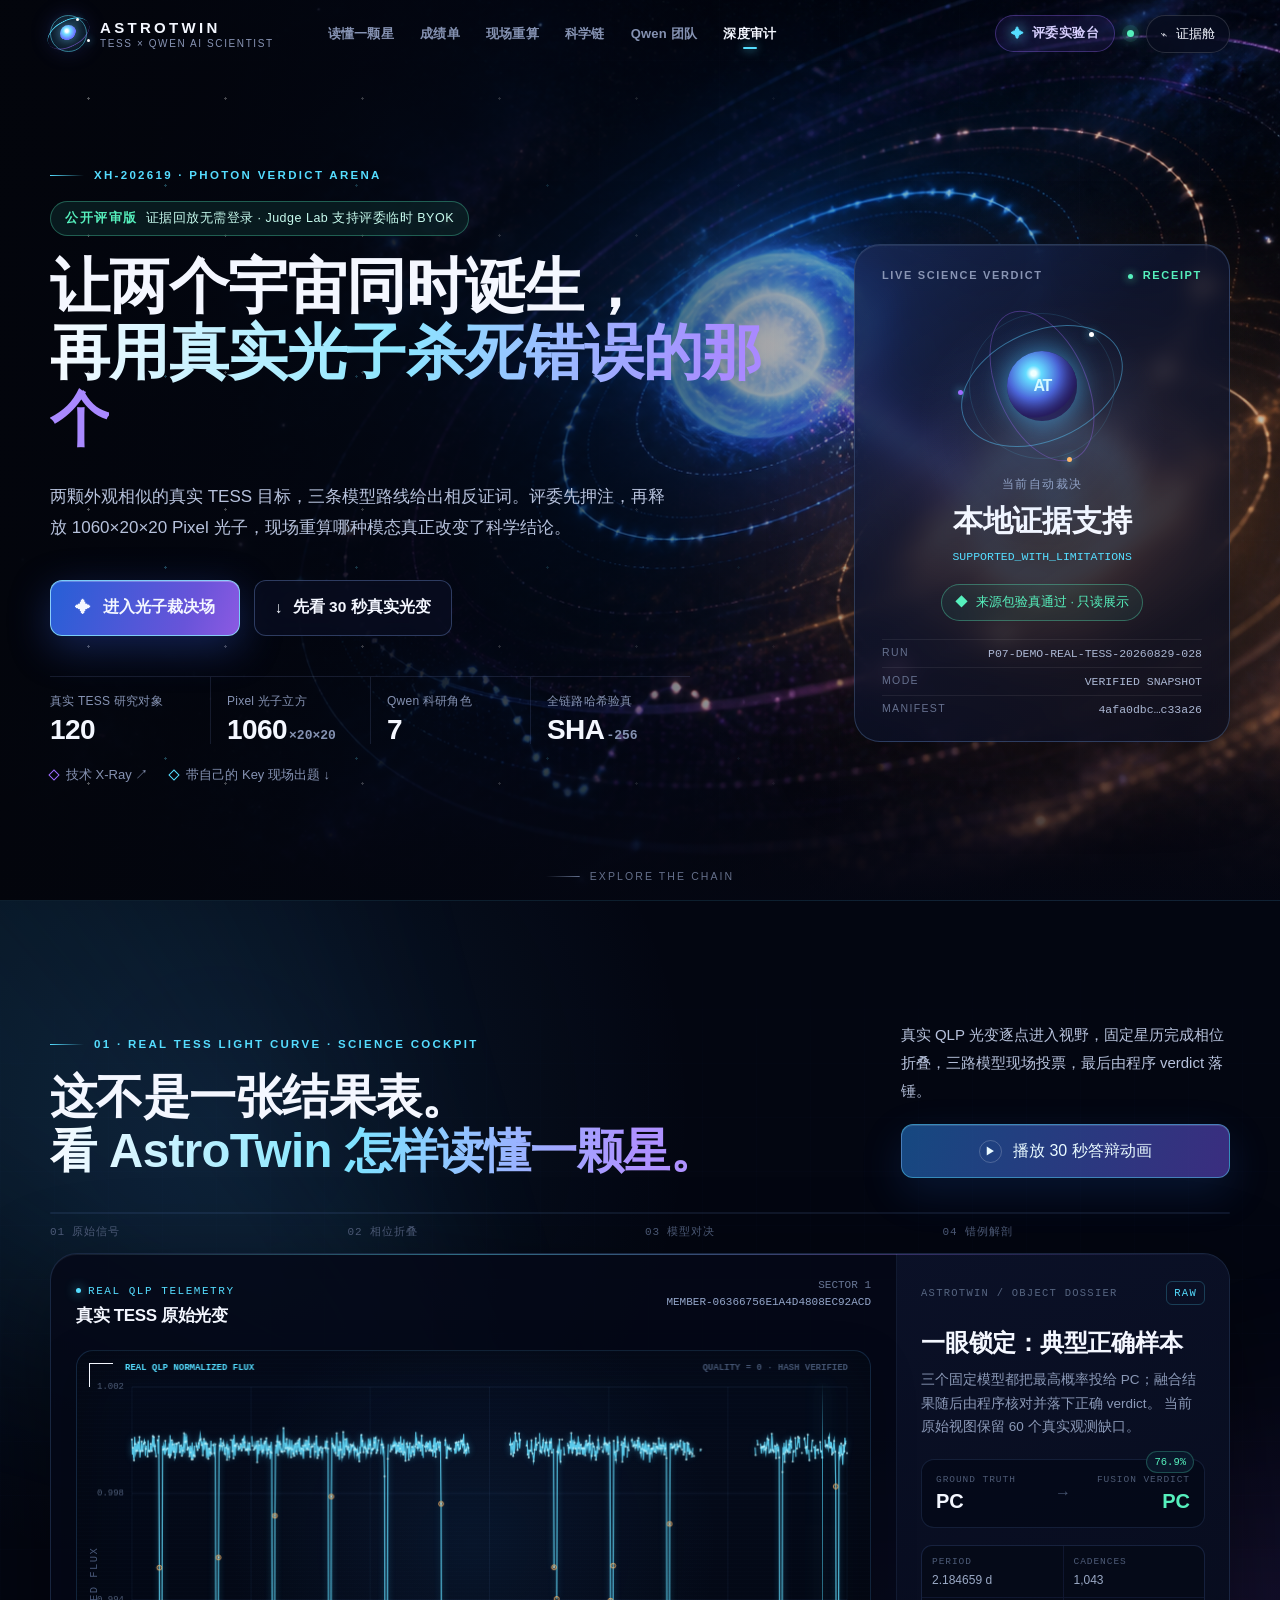
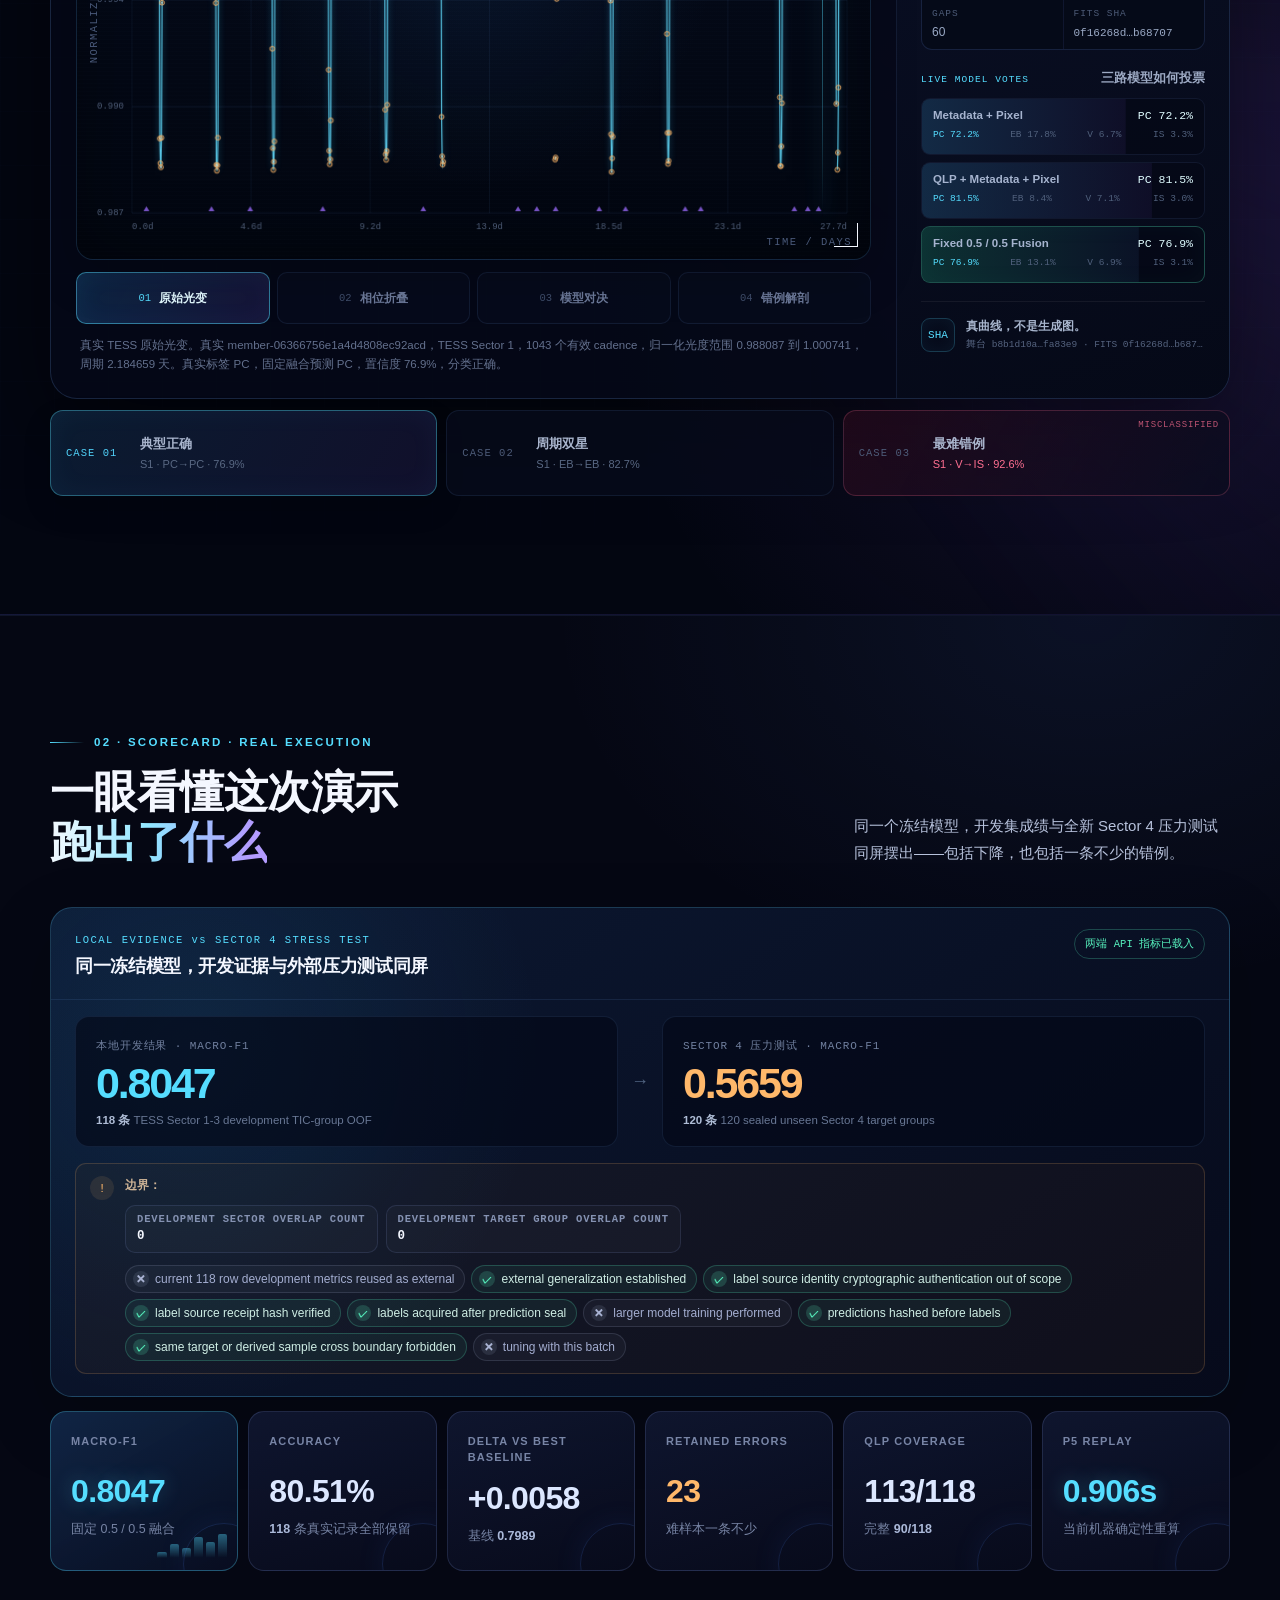
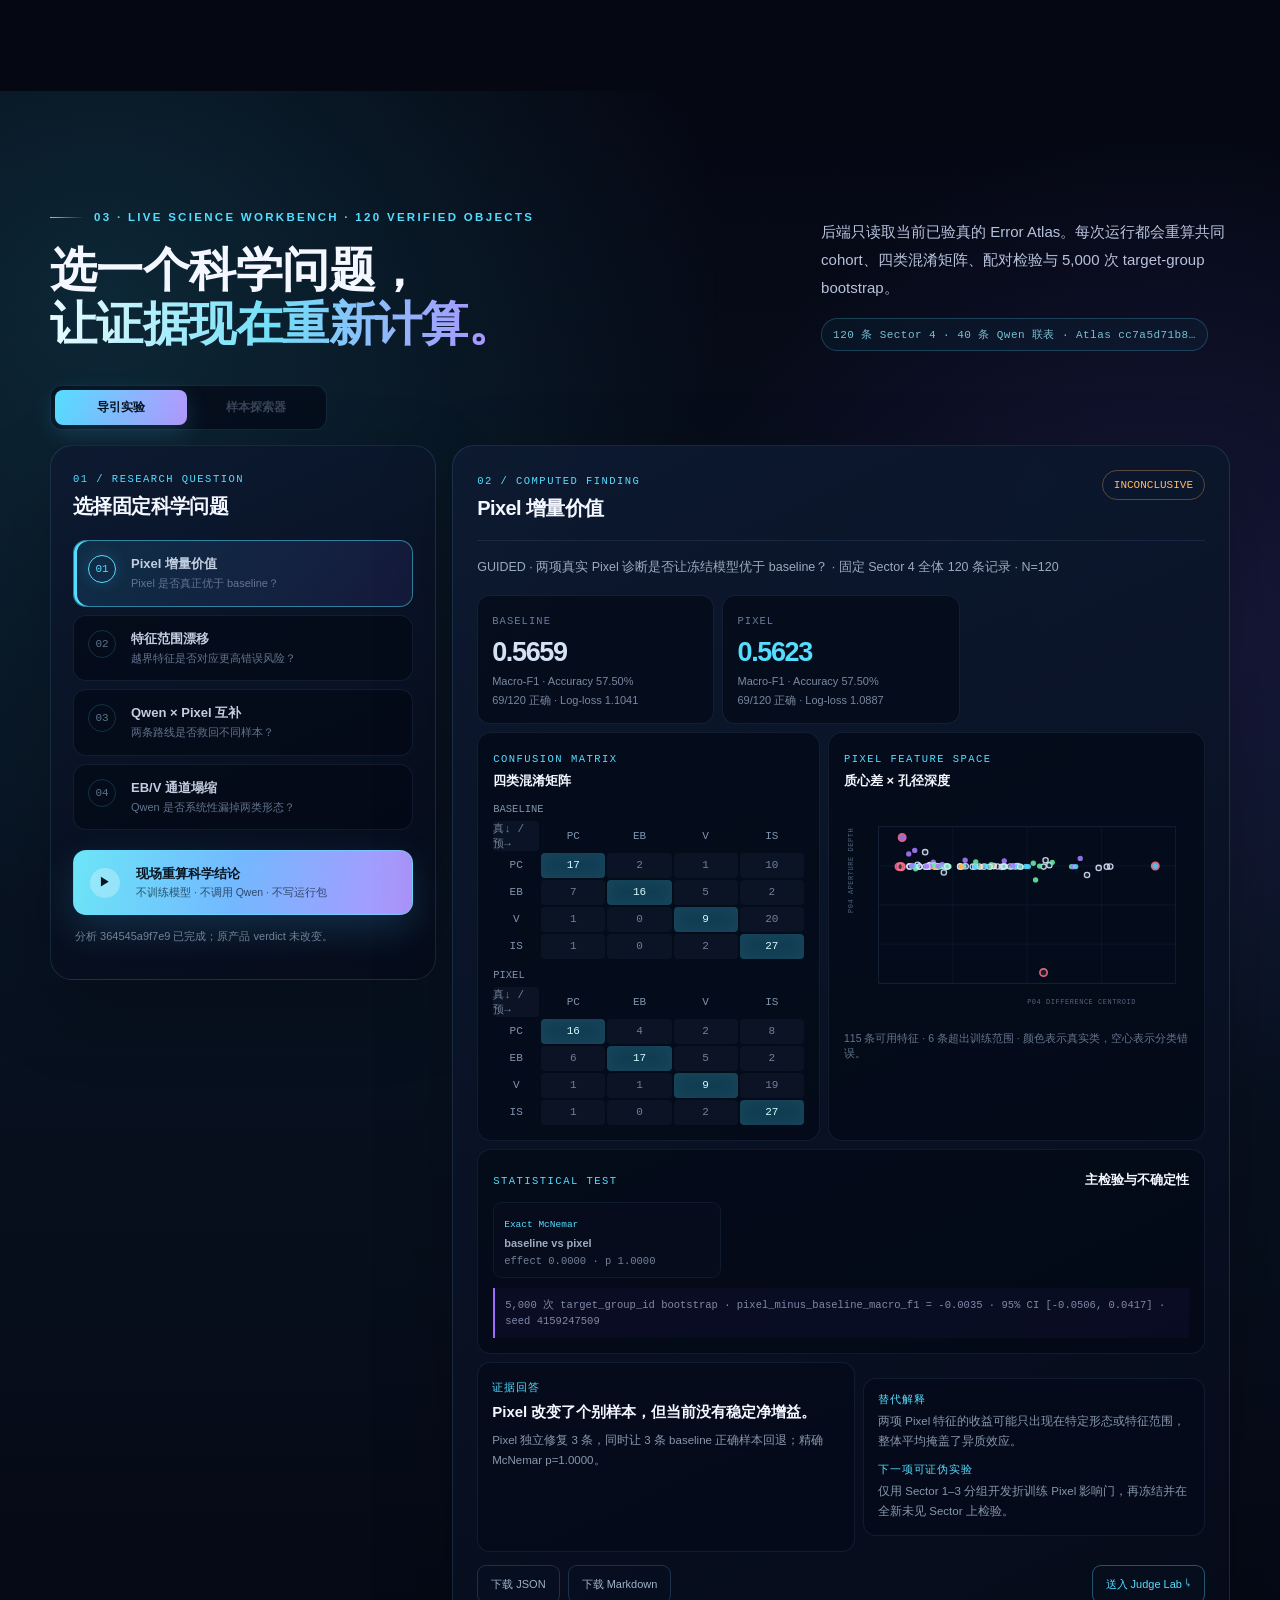
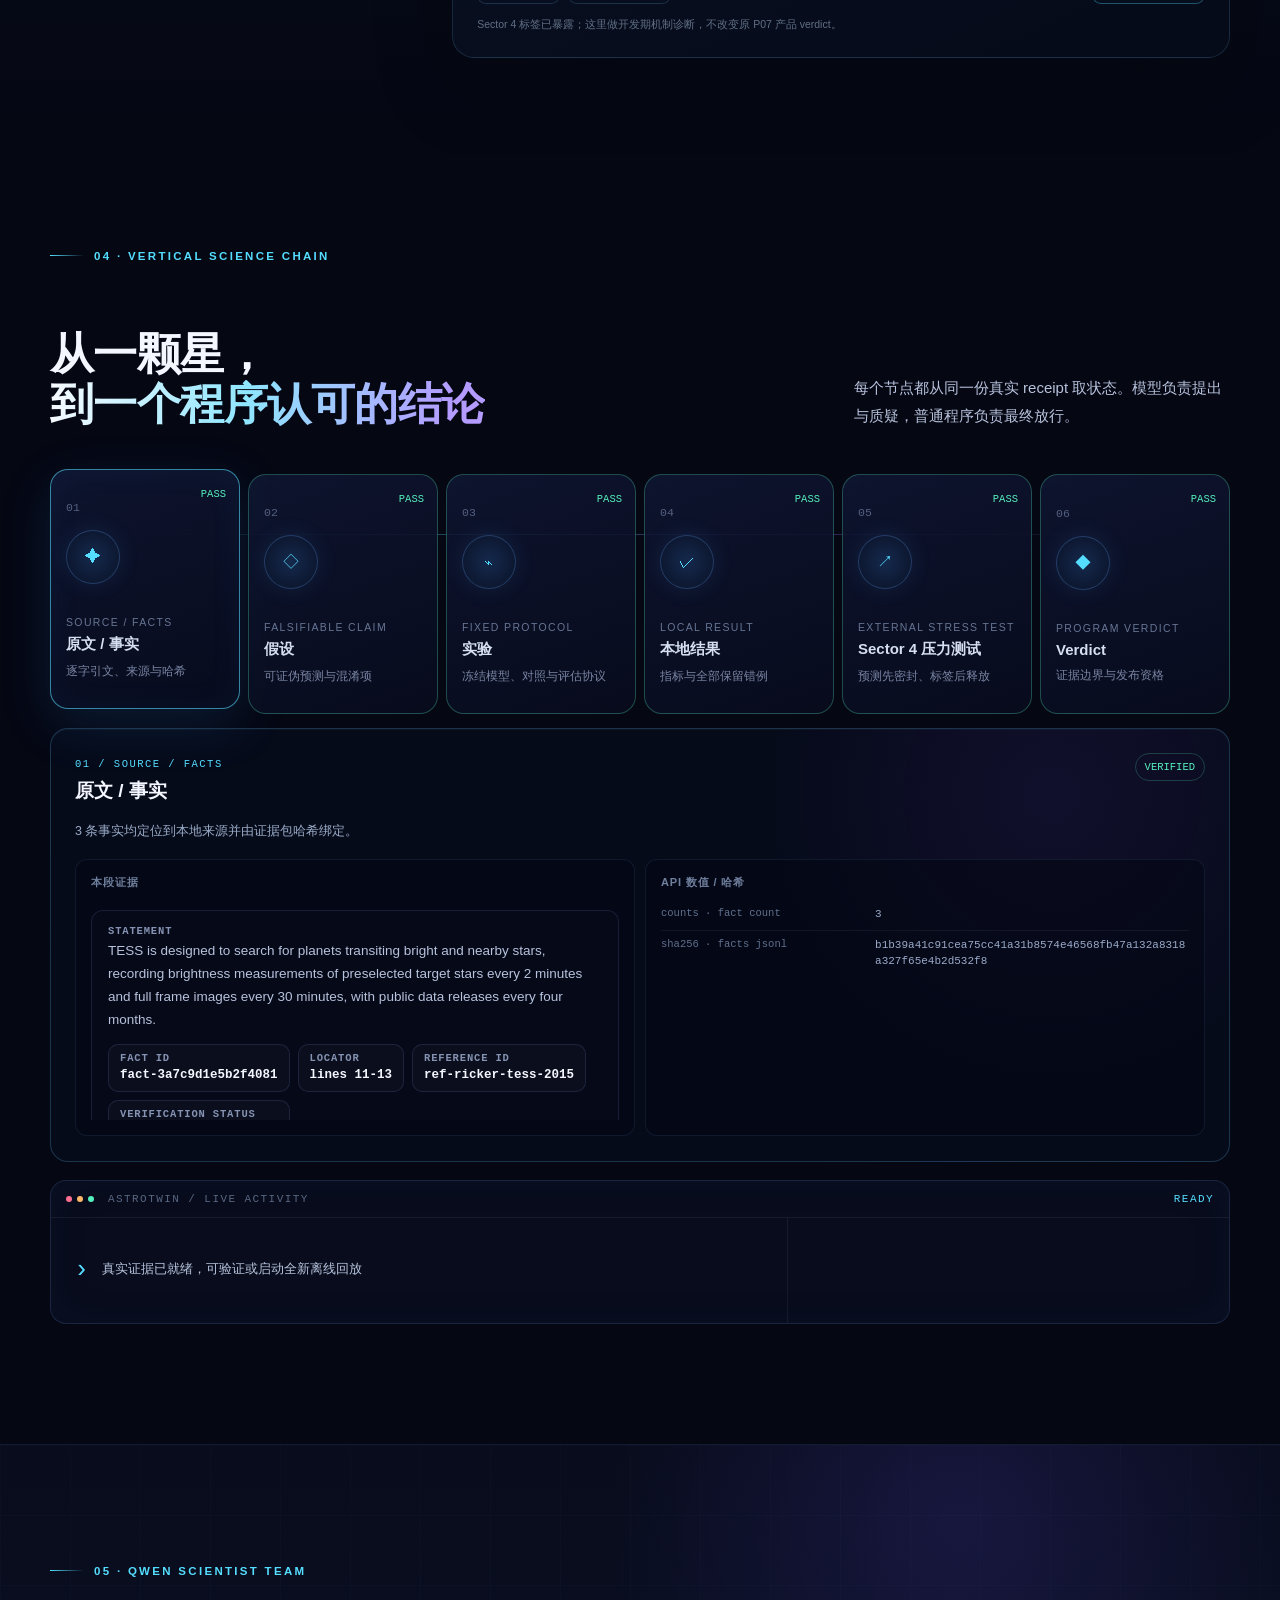
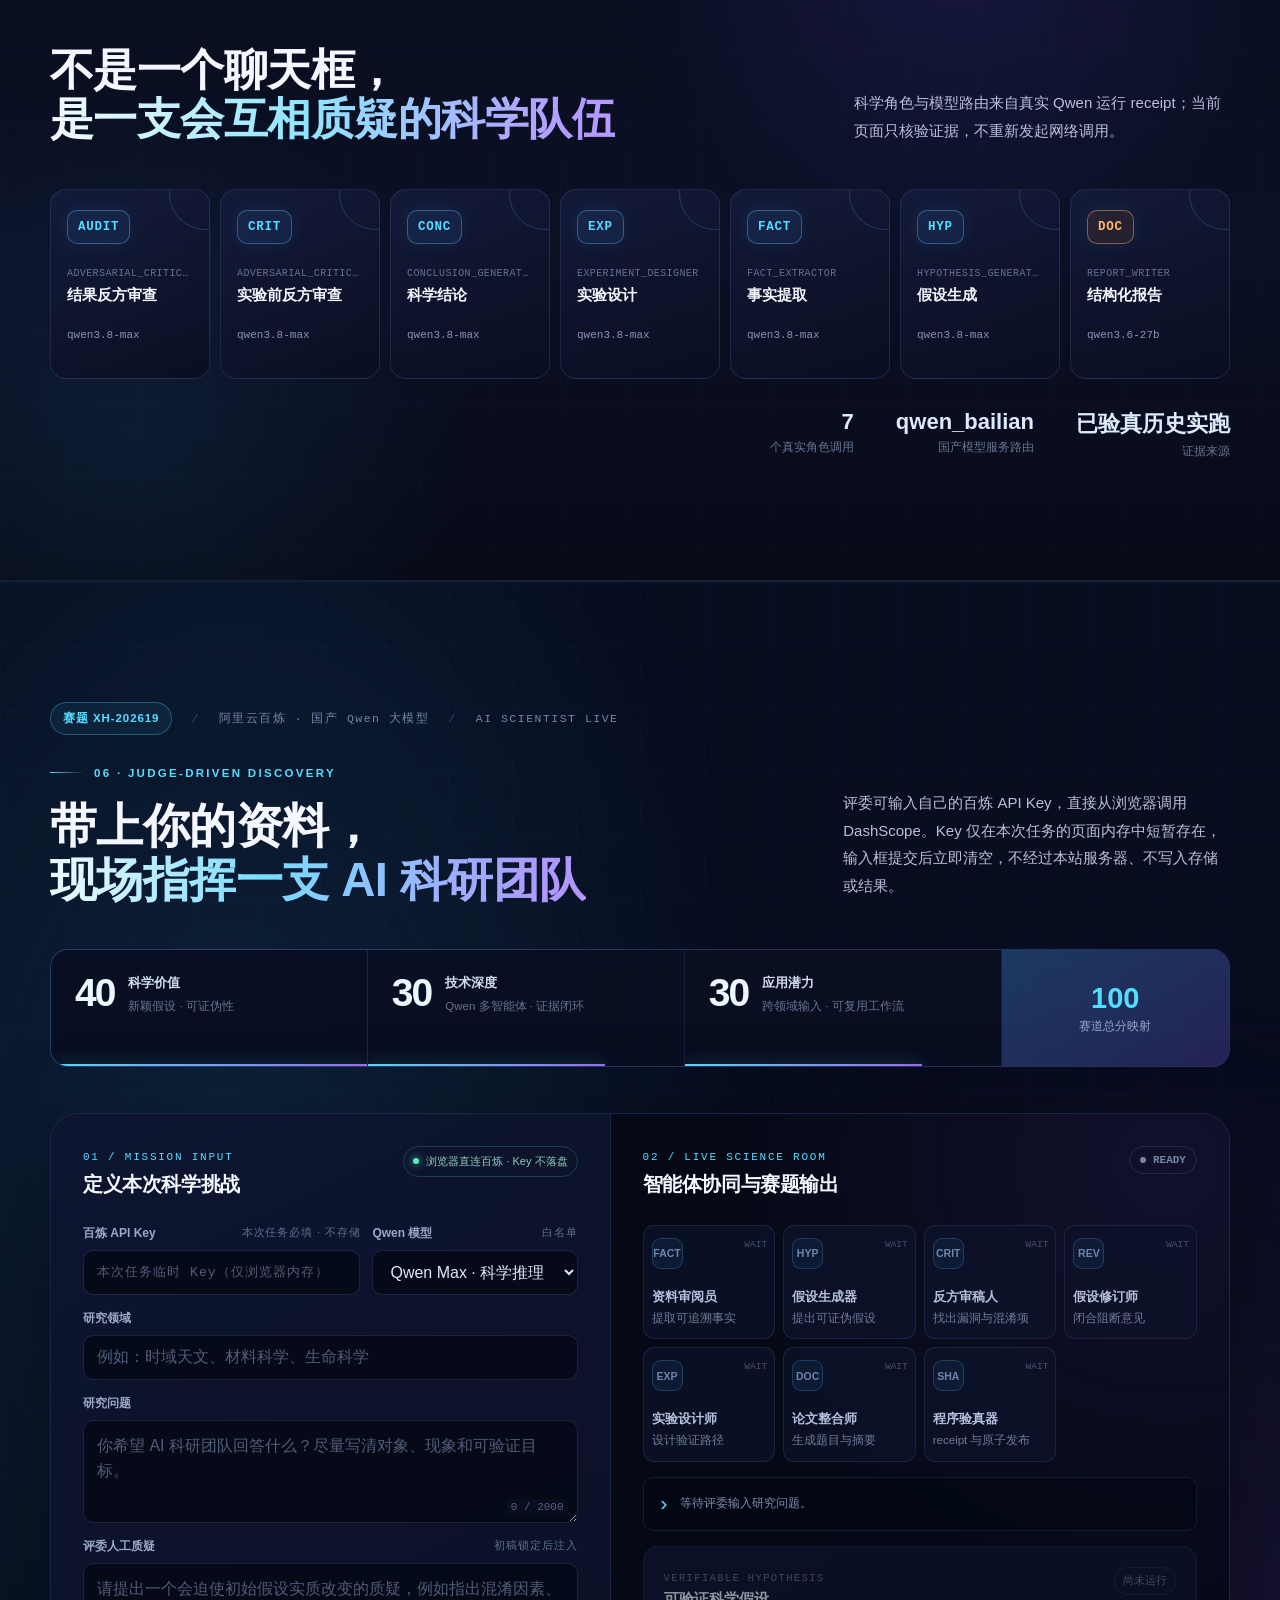
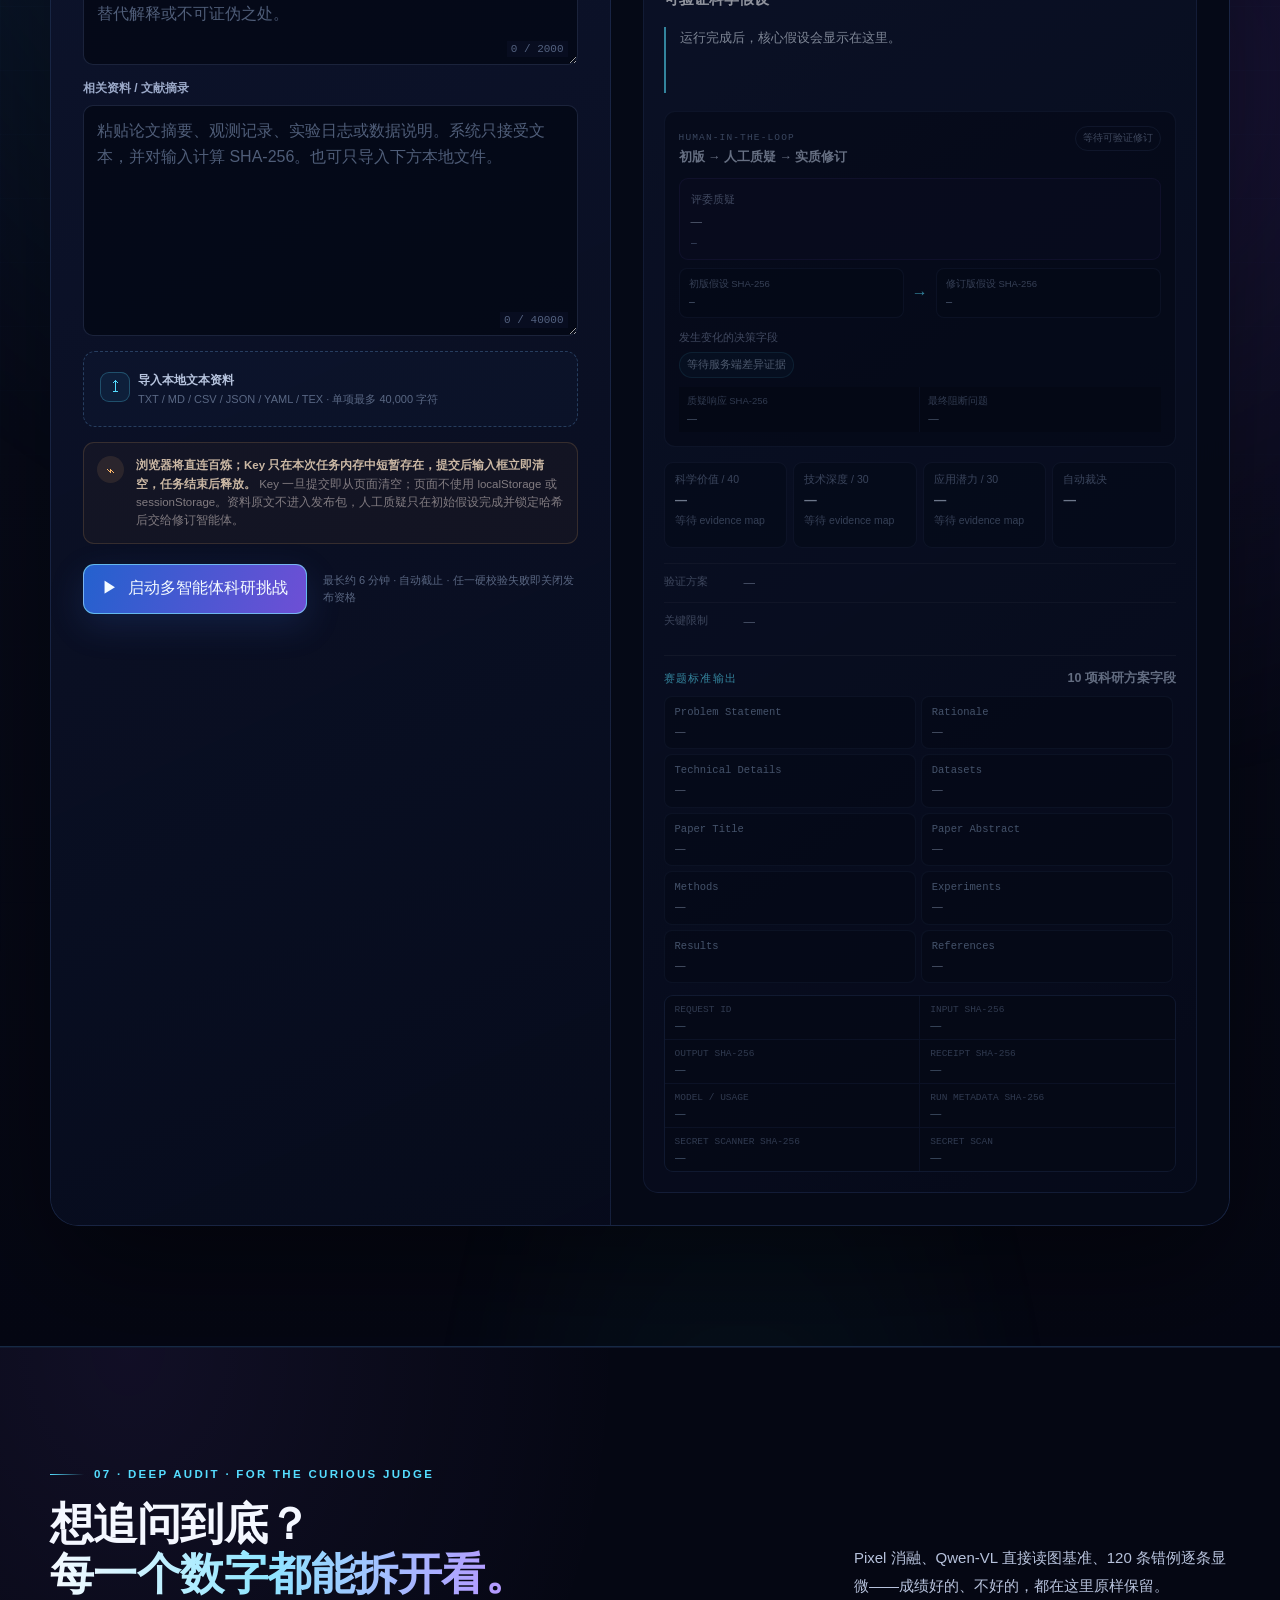
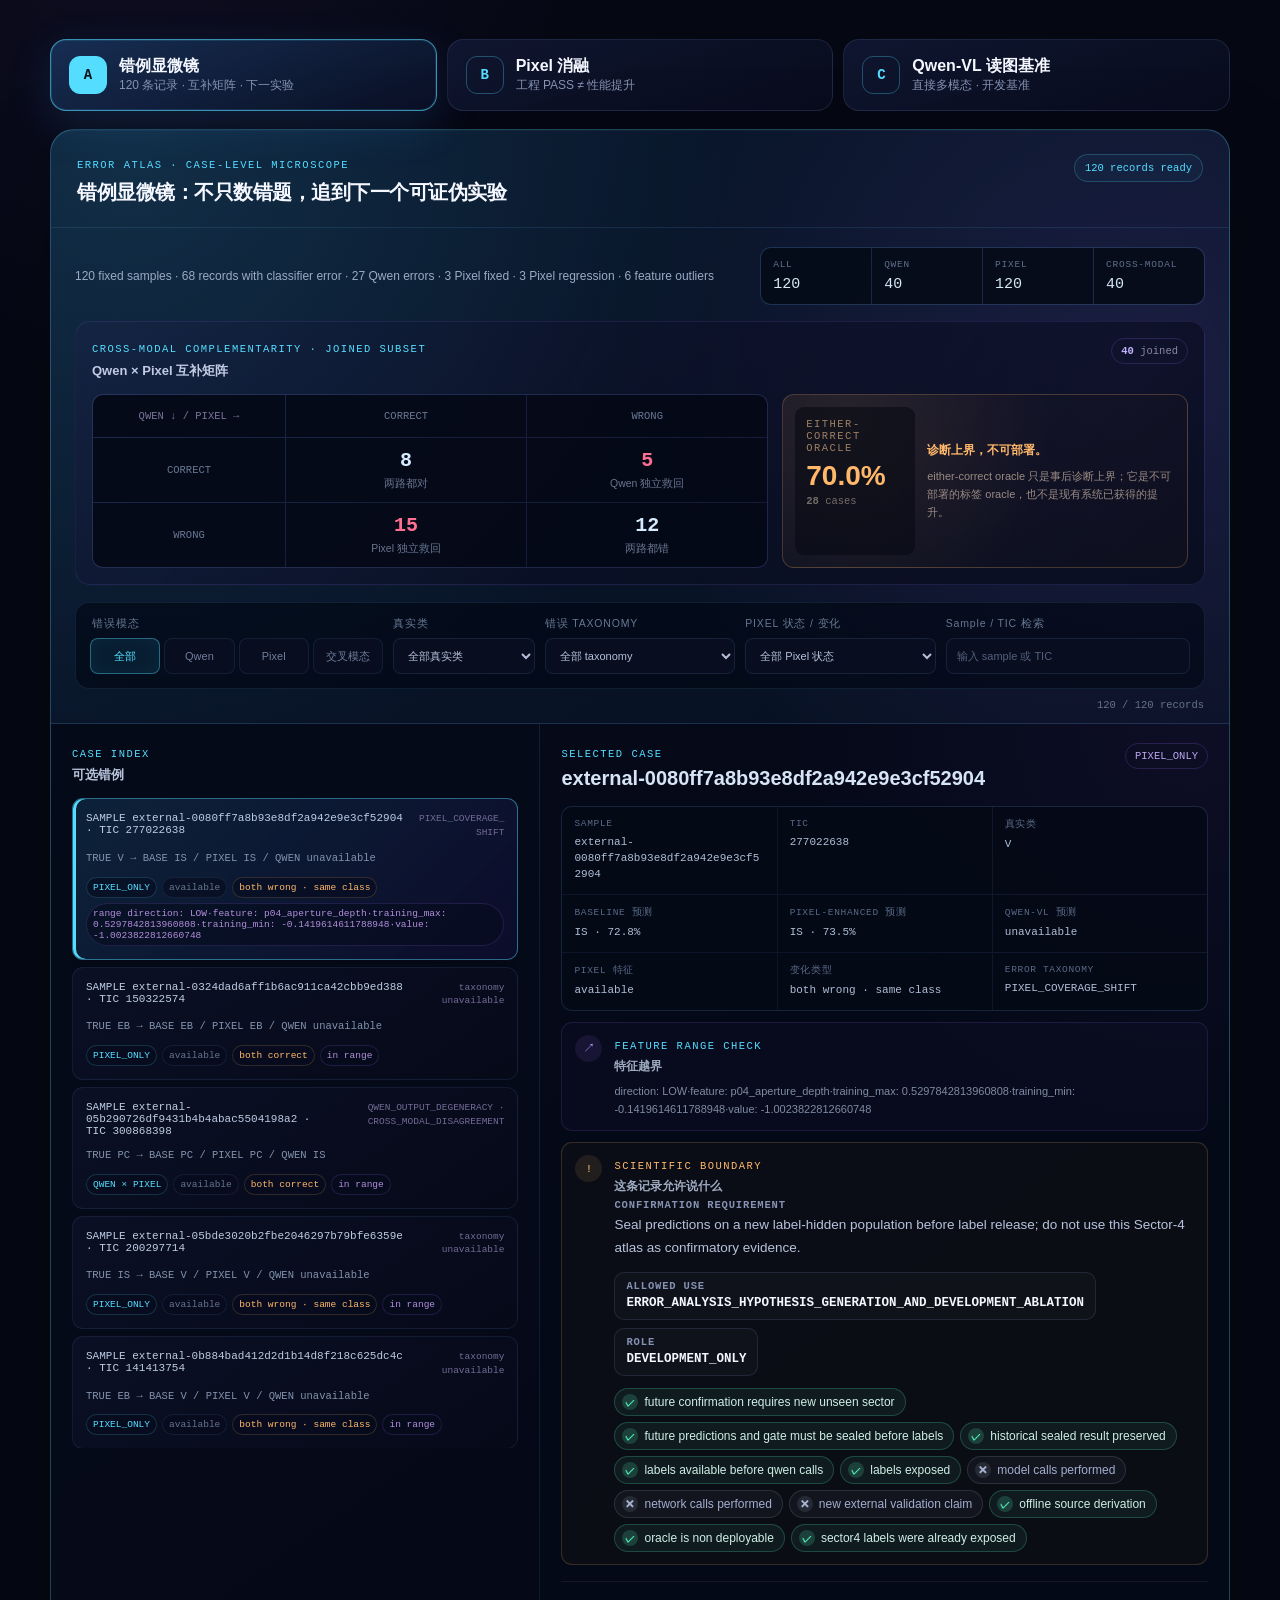
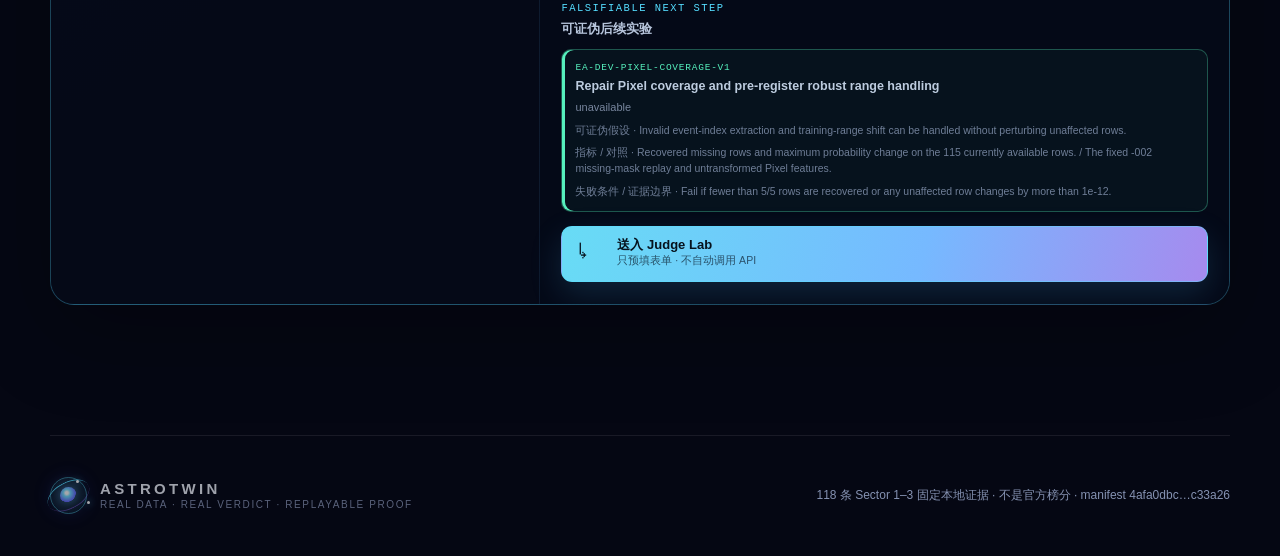
==== commit 5ff07ebf: "Redesign judge-facing homepage for readability and narrative flow - Reorder chapters: light curve ->" ====
--- a/index.html
+++ b/index.html
@@ -9,7 +9,8 @@
   <meta name="description" content="AstroTwin 真实 TESS × Qwen AI Scientist 比赛演示台">
   <title>AstroTwin · TESS AI Scientist</title>
   <link rel="icon" href="assets/astrotwin-hero-v1.png" type="image/png">
-  <link rel="stylesheet" href="styles.css?v=20260826b">
+  <link rel="stylesheet" href="styles.css?v=20261010a">
+  <link rel="stylesheet" href="refresh.css?v=20261010a">
 </head>
 <body>
   <a class="skip-link" href="#main">跳到主要内容</a>
@@ -22,8 +23,16 @@
         <small>TESS × QWEN AI SCIENTIST</small>
       </span>
     </a>
+    <nav class="site-nav" aria-label="页面章节">
+      <a href="#signalStage" data-nav="signalStage">读懂一颗星</a>
+      <a href="#scorecard" data-nav="scorecard">成绩单</a>
+      <a href="#scienceWorkbench" data-nav="scienceWorkbench">现场重算</a>
+      <a href="#chain" data-nav="chain">科学链</a>
+      <a href="#team" data-nav="team">Qwen 团队</a>
+      <a href="#audit" data-nav="audit">深度审计</a>
+    </nav>
     <div class="header-actions">
-      <a class="lab-jump desktop-only" href="#judgeLab"><span aria-hidden="true">✦</span> 评委实验台</a>
+      <a class="lab-jump desktop-only" href="#judgeLab" data-nav="judgeLab"><span aria-hidden="true">✦</span> 评委实验台</a>
       <span class="connection" id="connectionState" data-state="loading">
         <span class="connection-dot" aria-hidden="true"></span>
         <span id="connectionText">正在连接真实证据</span>
@@ -52,16 +61,20 @@
               <span aria-hidden="true">✦</span>
               <span>进入光子裁决场</span>
             </a>
-            <a class="secondary-button" href="#scienceWorkbench"><span aria-hidden="true">⌕</span><span>打开完整科学链</span></a>
-          </div>
-
-          <div class="hero-facts" aria-label="演示特性">
-            <span><i class="fact-icon fact-real" aria-hidden="true"></i>真实 QLP × Pixel</span>
-            <span><i class="fact-icon fact-offline" aria-hidden="true"></i><b id="scienceObjectCount">120</b> 个研究对象</span>
-            <span><i class="fact-icon fact-real" aria-hidden="true"></i>浏览器内静态回放</span>
+            <a class="secondary-button" href="#signalStage"><span aria-hidden="true">↓</span><span>先看 30 秒真实光变</span></a>
+          </div>
+
+          <dl class="hero-stats" aria-label="演示关键数字">
+            <div><dt>真实 TESS 研究对象</dt><dd><b id="scienceObjectCount">120</b></dd></div>
+            <div><dt>Pixel 光子立方</dt><dd><b>1060</b><small>×20×20</small></dd></div>
+            <div><dt>Qwen 科研角色</dt><dd><b id="heroRoleCount">7</b></dd></div>
+            <div><dt>全链路哈希验真</dt><dd><b>SHA</b><small>-256</small></dd></div>
+          </dl>
+          <p class="hero-links">
             <a href="stellar.html?arena=1&amp;xray=1"><i class="fact-icon fact-atomic" aria-hidden="true"></i>技术 X-Ray ↗</a>
+            <a href="#judgeLab"><i class="fact-icon fact-real" aria-hidden="true"></i>带自己的 Key 现场出题 ↓</a>
             <span hidden><b id="networkFact">—</b></span>
-          </div>
+          </p>
         </div>
 
         <aside class="verdict-card reveal" aria-labelledby="verdictHeading">
@@ -90,184 +103,13 @@
       <div class="scroll-cue" aria-hidden="true"><span></span>EXPLORE THE CHAIN</div>
     </section>
 
-    <section class="science-workbench" id="scienceWorkbench" data-state="loading" aria-labelledby="scienceWorkbenchTitle">
-      <div class="science-aurora" aria-hidden="true"></div>
-      <div class="section-shell science-shell">
-        <header class="science-intro">
-          <div>
-            <p class="eyebrow"><span></span> LIVE SCIENCE WORKBENCH · 120 VERIFIED OBJECTS</p>
-            <h2 id="scienceWorkbenchTitle">选一个科学问题，<br><em>让证据现在重新计算。</em></h2>
-          </div>
-          <div class="science-intro-copy">
-            <p>后端只读取当前已验真的 Error Atlas。每次运行都会重算共同 cohort、四类混淆矩阵、配对检验与 5,000 次 target-group bootstrap。</p>
-            <span id="scienceSourceState" role="status" aria-live="polite">正在接入科学证据…</span>
-          </div>
-        </header>
-
-        <div class="science-mode-switch" role="tablist" aria-label="科学实验模式">
-          <button id="scienceModeGuided" type="button" role="tab" aria-selected="true" aria-controls="scienceControlPanel" data-science-mode="guided">导引实验</button>
-          <button id="scienceModeExplore" type="button" role="tab" aria-selected="false" aria-controls="scienceControlPanel" data-science-mode="explore">样本探索器</button>
-        </div>
-
-        <div class="science-layout">
-          <section class="science-controls" id="scienceControlPanel" aria-labelledby="scienceControlTitle">
-            <div class="science-panel-head"><small>01 / RESEARCH QUESTION</small><h3 id="scienceControlTitle">选择固定科学问题</h3></div>
-            <div class="science-experiment-cards" id="scienceExperimentCards" role="radiogroup" aria-label="导引科学实验">
-              <button type="button" data-science-experiment="pixel_incremental_value" role="radio" aria-checked="true"><span>01</span><strong>Pixel 增量价值</strong><small>Pixel 是否真正优于 baseline？</small></button>
-              <button type="button" data-science-experiment="pixel_feature_range_shift" role="radio" aria-checked="false"><span>02</span><strong>特征范围漂移</strong><small>越界特征是否对应更高错误风险？</small></button>
-              <button type="button" data-science-experiment="qwen_pixel_complementarity" role="radio" aria-checked="false"><span>03</span><strong>Qwen × Pixel 互补</strong><small>两条路线是否救回不同样本？</small></button>
-              <button type="button" data-science-experiment="qwen_eb_v_channel_collapse" role="radio" aria-checked="false"><span>04</span><strong>EB/V 通道塌缩</strong><small>Qwen 是否系统性漏掉两类形态？</small></button>
-            </div>
-
-            <form class="science-explorer" id="scienceExplorer" hidden autocomplete="off">
-              <fieldset><legend>比较路线</legend><label><input type="checkbox" name="scienceRoute" value="baseline" checked> Baseline</label><label><input type="checkbox" name="scienceRoute" value="pixel" checked> Pixel</label><label><input type="checkbox" name="scienceRoute" value="qwen"> Qwen</label></fieldset>
-              <label><span>真实类</span><select id="scienceTruthFilter"><option value="all">全部 PC / EB / V / IS</option><option value="PC">PC</option><option value="EB">EB</option><option value="V">V</option><option value="IS">IS</option></select></label>
-              <label><span>Pixel 状态</span><select id="sciencePixelFilter"><option value="all">全部</option><option value="available">可用</option><option value="missing">缺失</option><option value="in_range">训练范围内</option><option value="out_of_range">训练范围外</option></select></label>
-              <label><span>Qwen 覆盖</span><select id="scienceQwenFilter"><option value="all">全部记录</option><option value="joined">40 条联表</option></select></label>
-              <label><span>Error taxonomy</span><select id="scienceTaxonomyFilter"><option value="all">全部 taxonomy</option></select></label>
-            </form>
-
-            <button class="science-run" id="runScience" type="button" disabled><span aria-hidden="true">▶</span><span><strong>现场重算科学结论</strong><small>不训练模型 · 不调用 Qwen · 不写运行包</small></span></button>
-            <p class="science-run-status" id="scienceRunStatus" aria-live="polite">等待已验证 Error Atlas。</p>
-          </section>
-
-          <article class="science-result" id="scienceResult" data-state="empty" aria-labelledby="scienceResultTitle">
-            <div class="science-result-head"><div><small>02 / COMPUTED FINDING</small><h3 id="scienceResultTitle">运行后在这里读取结论</h3></div><span id="scienceVerdict" data-state="pending">WAIT</span></div>
-            <p class="science-question" id="scienceQuestion">选择左侧问题，评委将看到同一批真实样本怎样支持、反驳或限制一个假设。</p>
-            <div class="science-metric-grid" id="scienceRouteMetrics"><p>等待现场计算</p></div>
-            <div class="science-evidence-grid">
-              <section class="science-matrix-panel" aria-labelledby="scienceMatrixTitle"><div><small>CONFUSION MATRIX</small><h4 id="scienceMatrixTitle">四类混淆矩阵</h4></div><div id="scienceMatrices" class="science-matrices"><p>—</p></div></section>
-              <section class="science-scatter-panel" aria-labelledby="scienceScatterTitle"><div><small>PIXEL FEATURE SPACE</small><h4 id="scienceScatterTitle">质心差 × 孔径深度</h4></div><svg id="scienceScatter" viewBox="0 0 520 300" role="img" aria-label="Pixel 特征散点图"></svg><p id="scienceScatterSummary">—</p></section>
-            </div>
-            <section class="science-stat-panel" aria-labelledby="scienceStatTitle"><div><small>STATISTICAL TEST</small><h4 id="scienceStatTitle">主检验与不确定性</h4></div><div id="scienceStatTests"><p>—</p></div><p id="scienceBootstrap">—</p></section>
-            <div class="science-finding" id="scienceFinding"><p>结论、替代解释和下一实验将在计算后出现。</p></div>
-            <div class="science-result-actions">
-              <button id="downloadScienceJson" type="button" disabled>下载 JSON</button>
-              <button id="downloadScienceMarkdown" type="button" disabled>下载 Markdown</button>
-              <button id="sendScienceToJudgeLab" type="button" disabled>送入 Judge Lab ↳</button>
-            </div>
-            <p class="science-boundary">Sector 4 标签已暴露；这里做开发期机制诊断，不改变原 P07 产品 verdict。</p>
-          </article>
-        </div>
-      </div>
-    </section>
-
-    <section class="stellar-twin-stage" id="stellarTwinStage" data-state="loading" aria-labelledby="stellarTwinTitle" hidden aria-hidden="true">
-      <div class="stellar-twin-space" aria-hidden="true"></div>
-      <div class="stellar-twin-halo" aria-hidden="true"></div>
-      <div class="section-shell stellar-twin-shell">
-        <header class="stellar-twin-intro">
-          <div>
-            <p class="eyebrow"><span></span> STELLAR DIGITAL TWIN · REAL EVIDENCE CORE</p>
-            <h2 id="stellarTwinTitle">恒星数字孪生核心<br><em>让一颗真实恒星在评委面前醒来。</em></h2>
-          </div>
-          <div class="stellar-twin-intro-copy">
-            <p>把真实 TESS 光变、周期和模型裁决压进同一个可交互星体。旋转看到信号结构，聚焦看到证据如何支撑分类。</p>
-            <p class="stellar-twin-boundary"><span aria-hidden="true">◇</span> 可视化解释 · 非表面反演</p>
-          </div>
-        </header>
-
-        <div class="stellar-twin-console">
-          <div class="stellar-twin-viewport" id="stellarTwinViewport">
-            <canvas id="stellarTwinCanvas" role="img" aria-label="真实 TESS 证据驱动的恒星数字孪生正在加载" aria-describedby="stellarTwinSummary">
-              此浏览器不支持 Canvas。下方文本仍会展示当前真实样本、观测扇区、周期、光变范围与证据哈希。
-            </canvas>
-
-            <div class="stellar-twin-loading" id="stellarTwinLoading" role="status" aria-live="polite">
-              <span class="stellar-loader-orbit" aria-hidden="true"><i></i><i></i><i></i></span>
-              <strong>正在装配真实恒星孪生体</strong>
-              <small>VERIFYING TESS EVIDENCE · BUILDING ORBIT</small>
-            </div>
-            <div class="stellar-twin-failure" id="stellarTwinFailure" role="alert" hidden>
-              <span aria-hidden="true">!</span>
-              <strong>证据校验未通过，孪生体拒绝渲染</strong>
-              <small>Fail-closed · 不展示未经绑定的星体</small>
-            </div>
-
-            <div class="stellar-twin-reticle" aria-hidden="true"><i></i><i></i><i></i><i></i></div>
-            <div class="stellar-twin-coordinate stellar-twin-coordinate-left" aria-hidden="true">TESS / PHOTOMETRIC SPACE</div>
-            <div class="stellar-twin-coordinate stellar-twin-coordinate-right" aria-hidden="true">DRAG TO ORBIT · SCROLL TO FOCUS</div>
-
-            <aside class="stellar-twin-hud" aria-label="当前恒星真实证据">
-              <div class="stellar-twin-hud-head">
-                <span><i aria-hidden="true"></i> EVIDENCE LINK</span>
-                <b id="stellarTwinMode">LOADING</b>
-              </div>
-              <dl>
-                <div><dt>样本</dt><dd id="stellarTwinObject">—</dd></div>
-                <div><dt>SECTOR</dt><dd id="stellarTwinSector">—</dd></div>
-                <div><dt>PERIOD</dt><dd id="stellarTwinPeriod">—</dd></div>
-                <div><dt>FLUX SPAN</dt><dd id="stellarTwinFlux">—</dd></div>
-                <div class="stellar-twin-hash"><dt>FITS SHA-256</dt><dd><code id="stellarTwinFitsHash">—</code></dd></div>
-              </dl>
-            </aside>
-
-            <div class="stellar-twin-caption">
-              <span>OBSERVATION</span><i aria-hidden="true"></i><span>PHASE</span><i aria-hidden="true"></i><span>MODEL</span>
-            </div>
-          </div>
-
-          <aside class="stellar-twin-story" aria-labelledby="stellarTwinHeadline">
-            <div class="stellar-twin-story-index"><span>ASTROTWIN CORE</span><b>01</b></div>
-            <div class="stellar-render-deck" aria-label="恒星渲染控制台">
-              <div class="stellar-render-row">
-                <span>RENDER</span>
-                <div role="group" aria-label="渲染质量">
-                  <button type="button" data-stellar-quality="cinema" aria-pressed="false">电影</button>
-                  <button type="button" data-stellar-quality="balanced" aria-pressed="true">流畅</button>
-                  <button type="button" data-stellar-quality="safe" aria-pressed="false">安全</button>
-                </div>
-              </div>
-              <div class="stellar-render-row">
-                <span>ROTATION</span>
-                <div role="group" aria-label="恒星旋转速度">
-                  <button type="button" data-stellar-speed="paused" aria-pressed="false">暂停</button>
-                  <button type="button" data-stellar-speed="normal" aria-pressed="true">1×</button>
-                  <button type="button" data-stellar-speed="fast" aria-pressed="false">2×</button>
-                </div>
-              </div>
-              <p><i aria-hidden="true"></i><span id="stellarRenderStatus">流畅级 · 实时证据同步</span></p>
-            </div>
-            <p class="stellar-twin-story-kicker">当前孪生体解释</p>
-            <h3 id="stellarTwinHeadline">等待真实样本进入轨道</h3>
-            <p id="stellarTwinNarrative">只有可与当前证据包哈希匹配的点列，才会生成这颗恒星的亮度脉动、周期环与分类光谱。</p>
-
-            <div class="stellar-twin-legend" aria-label="孪生体视觉编码">
-              <div><i class="twin-legend-flux" aria-hidden="true"></i><span><strong>表面脉动</strong><small>归一化亮度变化</small></span></div>
-              <div><i class="twin-legend-phase" aria-hidden="true"></i><span><strong>轨道光环</strong><small>固定周期与相位</small></span></div>
-              <div><i class="twin-legend-model" aria-hidden="true"></i><span><strong>色彩光谱</strong><small>模型概率与 verdict</small></span></div>
-            </div>
-
-            <button class="stellar-twin-focus" id="stellarTwinFocusButton" type="button" disabled aria-pressed="false">
-              <span class="stellar-twin-focus-icon" aria-hidden="true"><i></i></span>
-              <span><strong>启动 30 秒聚焦</strong><small>自动旋转 · 信号 → 周期 → 模型</small></span>
-            </button>
-            <p class="stellar-twin-disclaimer">视觉形态用于解释观测信号与模型决策，不代表从光变曲线反演出的真实恒星表面。</p>
-          </aside>
-        </div>
-
-        <nav class="stellar-twin-samples" aria-label="选择恒星数字孪生样本">
-          <button type="button" data-stellar-sample="canonical_correct" disabled aria-pressed="false">
-            <span>01</span><i aria-hidden="true"></i><strong>典型正确</strong><small>稳健分类样本</small>
-          </button>
-          <button type="button" data-stellar-sample="periodic_binary" disabled aria-pressed="false">
-            <span>02</span><i aria-hidden="true"></i><strong>周期双星</strong><small>轨道节律样本</small>
-          </button>
-          <button type="button" data-stellar-sample="hard_error" disabled aria-pressed="false">
-            <span>03</span><i aria-hidden="true"></i><strong>最难错例</strong><small>V → IS 决策冲突</small>
-          </button>
-        </nav>
-        <p class="stellar-twin-summary" id="stellarTwinSummary" aria-live="polite">真实证据加载后，这里会提供当前恒星样本、观测扇区、周期、光变范围和模型解释的完整文本替代。</p>
-      </div>
-    </section>
-
     <section class="signal-stage" id="signalStage" data-state="loading" aria-labelledby="signalTitle">
       <div class="signal-aurora" aria-hidden="true"></div>
       <div class="signal-gridback" aria-hidden="true"></div>
       <div class="section-shell signal-shell">
         <header class="signal-intro">
           <div>
-            <p class="eyebrow"><span></span> REAL TESS LIGHT CURVE · SCIENCE COCKPIT</p>
+            <p class="eyebrow"><span></span> 01 · REAL TESS LIGHT CURVE · SCIENCE COCKPIT</p>
             <h2 id="signalTitle">这不是一张结果表。<br><em>看 AstroTwin 怎样读懂一颗星。</em></h2>
           </div>
           <div class="signal-intro-copy">
@@ -358,6 +200,232 @@
       </div>
     </section>
 
+    <section class="metric-strip scorecard-section" id="scorecard" aria-labelledby="metricsTitle">
+      <div class="section-shell">
+        <header class="chapter-head">
+          <p class="eyebrow"><span></span> 02 · SCORECARD · REAL EXECUTION</p>
+          <div class="chapter-head-row">
+            <h2 id="metricsTitle">一眼看懂这次演示<br><em>跑出了什么</em></h2>
+            <p>同一个冻结模型，开发集成绩与全新 Sector 4 压力测试同屏摆出——包括下降，也包括一条不少的错例。</p>
+          </div>
+        </header>
+        <section class="generalization-compare" id="generalizationCompare" data-state="loading" aria-labelledby="generalizationTitle">
+          <header>
+            <div><small>LOCAL EVIDENCE vs SECTOR 4 STRESS TEST</small><h3 id="generalizationTitle">同一冻结模型，开发证据与外部压力测试同屏</h3></div>
+            <span id="generalizationState" role="status" aria-live="polite">正在读取 API 证据</span>
+          </header>
+          <div class="generalization-scoreboard">
+            <article>
+              <span>本地开发结果 · MACRO-F1</span>
+              <strong id="localComparisonF1">—</strong>
+              <p><b id="localComparisonSamples">—</b> <span id="localComparisonScope">等待 API 范围</span></p>
+            </article>
+            <span class="comparison-arrow" aria-hidden="true">→</span>
+            <article>
+              <span>SECTOR 4 压力测试 · MACRO-F1</span>
+              <strong id="sector4ComparisonF1">—</strong>
+              <p><b id="sector4ComparisonSamples">—</b> <span id="sector4ComparisonScope">等待 API 范围</span></p>
+            </article>
+          </div>
+          <p class="generalization-boundary"><span aria-hidden="true">!</span><span><strong>边界：</strong><span id="generalizationBoundary">Sector 4 标签一旦被用于调参，该批次就降为开发集；新的外部主张必须换用全新未见数据并再次执行“预测先密封、标签后释放”。</span></span></p>
+        </section>
+        <div class="metric-grid">
+          <article class="metric-card metric-primary">
+            <span class="metric-label">MACRO-F1</span>
+            <strong id="macroF1">—</strong>
+            <p>固定 0.5 / 0.5 融合</p>
+            <span class="metric-spark" aria-hidden="true"><i></i><i></i><i></i><i></i><i></i><i></i></span>
+          </article>
+          <article class="metric-card">
+            <span class="metric-label">ACCURACY</span>
+            <strong id="accuracy">—</strong>
+            <p><b id="recordCount">—</b> 条真实记录全部保留</p>
+          </article>
+          <article class="metric-card">
+            <span class="metric-label">DELTA VS BEST BASELINE</span>
+            <strong id="deltaBaseline">—</strong>
+            <p>基线 <b id="baselineF1">—</b></p>
+          </article>
+          <article class="metric-card metric-amber">
+            <span class="metric-label">RETAINED ERRORS</span>
+            <strong id="errorCount">—</strong>
+            <p>难样本一条不少</p>
+          </article>
+          <article class="metric-card">
+            <span class="metric-label">QLP COVERAGE</span>
+            <strong id="qlpAvailable">—</strong>
+            <p>完整 <b id="qlpComplete">—</b></p>
+          </article>
+          <article class="metric-card metric-cyan">
+            <span class="metric-label">P5 REPLAY</span>
+            <strong id="replaySeconds">—</strong>
+            <p>当前机器确定性重算</p>
+          </article>
+        </div>
+      </div>
+    </section>
+
+    <section class="science-workbench" id="scienceWorkbench" data-state="loading" aria-labelledby="scienceWorkbenchTitle">
+      <div class="science-aurora" aria-hidden="true"></div>
+      <div class="section-shell science-shell">
+        <header class="science-intro">
+          <div>
+            <p class="eyebrow"><span></span> 03 · LIVE SCIENCE WORKBENCH · 120 VERIFIED OBJECTS</p>
+            <h2 id="scienceWorkbenchTitle">选一个科学问题，<br><em>让证据现在重新计算。</em></h2>
+          </div>
+          <div class="science-intro-copy">
+            <p>后端只读取当前已验真的 Error Atlas。每次运行都会重算共同 cohort、四类混淆矩阵、配对检验与 5,000 次 target-group bootstrap。</p>
+            <span id="scienceSourceState" role="status" aria-live="polite">正在接入科学证据…</span>
+          </div>
+        </header>
+
+        <div class="science-mode-switch" role="tablist" aria-label="科学实验模式">
+          <button id="scienceModeGuided" type="button" role="tab" aria-selected="true" aria-controls="scienceControlPanel" data-science-mode="guided">导引实验</button>
+          <button id="scienceModeExplore" type="button" role="tab" aria-selected="false" aria-controls="scienceControlPanel" data-science-mode="explore">样本探索器</button>
+        </div>
+
+        <div class="science-layout">
+          <section class="science-controls" id="scienceControlPanel" aria-labelledby="scienceControlTitle">
+            <div class="science-panel-head"><small>01 / RESEARCH QUESTION</small><h3 id="scienceControlTitle">选择固定科学问题</h3></div>
+            <div class="science-experiment-cards" id="scienceExperimentCards" role="radiogroup" aria-label="导引科学实验">
+              <button type="button" data-science-experiment="pixel_incremental_value" role="radio" aria-checked="true"><span>01</span><strong>Pixel 增量价值</strong><small>Pixel 是否真正优于 baseline？</small></button>
+              <button type="button" data-science-experiment="pixel_feature_range_shift" role="radio" aria-checked="false"><span>02</span><strong>特征范围漂移</strong><small>越界特征是否对应更高错误风险？</small></button>
+              <button type="button" data-science-experiment="qwen_pixel_complementarity" role="radio" aria-checked="false"><span>03</span><strong>Qwen × Pixel 互补</strong><small>两条路线是否救回不同样本？</small></button>
+              <button type="button" data-science-experiment="qwen_eb_v_channel_collapse" role="radio" aria-checked="false"><span>04</span><strong>EB/V 通道塌缩</strong><small>Qwen 是否系统性漏掉两类形态？</small></button>
+            </div>
+
+            <form class="science-explorer" id="scienceExplorer" hidden autocomplete="off">
+              <fieldset><legend>比较路线</legend><label><input type="checkbox" name="scienceRoute" value="baseline" checked> Baseline</label><label><input type="checkbox" name="scienceRoute" value="pixel" checked> Pixel</label><label><input type="checkbox" name="scienceRoute" value="qwen"> Qwen</label></fieldset>
+              <label><span>真实类</span><select id="scienceTruthFilter"><option value="all">全部 PC / EB / V / IS</option><option value="PC">PC</option><option value="EB">EB</option><option value="V">V</option><option value="IS">IS</option></select></label>
+              <label><span>Pixel 状态</span><select id="sciencePixelFilter"><option value="all">全部</option><option value="available">可用</option><option value="missing">缺失</option><option value="in_range">训练范围内</option><option value="out_of_range">训练范围外</option></select></label>
+              <label><span>Qwen 覆盖</span><select id="scienceQwenFilter"><option value="all">全部记录</option><option value="joined">40 条联表</option></select></label>
+              <label><span>Error taxonomy</span><select id="scienceTaxonomyFilter"><option value="all">全部 taxonomy</option></select></label>
+            </form>
+
+            <button class="science-run" id="runScience" type="button" disabled><span aria-hidden="true">▶</span><span><strong>现场重算科学结论</strong><small>不训练模型 · 不调用 Qwen · 不写运行包</small></span></button>
+            <p class="science-run-status" id="scienceRunStatus" aria-live="polite">等待已验证 Error Atlas。</p>
+          </section>
+
+          <article class="science-result" id="scienceResult" data-state="empty" aria-labelledby="scienceResultTitle">
+            <div class="science-result-head"><div><small>02 / COMPUTED FINDING</small><h3 id="scienceResultTitle">运行后在这里读取结论</h3></div><span id="scienceVerdict" data-state="pending">WAIT</span></div>
+            <p class="science-question" id="scienceQuestion">选择左侧问题，评委将看到同一批真实样本怎样支持、反驳或限制一个假设。</p>
+            <div class="science-metric-grid" id="scienceRouteMetrics"><p>等待现场计算</p></div>
+            <div class="science-evidence-grid">
+              <section class="science-matrix-panel" aria-labelledby="scienceMatrixTitle"><div><small>CONFUSION MATRIX</small><h4 id="scienceMatrixTitle">四类混淆矩阵</h4></div><div id="scienceMatrices" class="science-matrices"><p>—</p></div></section>
+              <section class="science-scatter-panel" aria-labelledby="scienceScatterTitle"><div><small>PIXEL FEATURE SPACE</small><h4 id="scienceScatterTitle">质心差 × 孔径深度</h4></div><svg id="scienceScatter" viewBox="0 0 520 300" role="img" aria-label="Pixel 特征散点图"></svg><p id="scienceScatterSummary">—</p></section>
+            </div>
+            <section class="science-stat-panel" aria-labelledby="scienceStatTitle"><div><small>STATISTICAL TEST</small><h4 id="scienceStatTitle">主检验与不确定性</h4></div><div id="scienceStatTests"><p>—</p></div><p id="scienceBootstrap">—</p></section>
+            <div class="science-finding" id="scienceFinding"><p>结论、替代解释和下一实验将在计算后出现。</p></div>
+            <div class="science-result-actions">
+              <button id="downloadScienceJson" type="button" disabled>下载 JSON</button>
+              <button id="downloadScienceMarkdown" type="button" disabled>下载 Markdown</button>
+              <button id="sendScienceToJudgeLab" type="button" disabled>送入 Judge Lab ↳</button>
+            </div>
+            <p class="science-boundary">Sector 4 标签已暴露；这里做开发期机制诊断，不改变原 P07 产品 verdict。</p>
+          </article>
+        </div>
+      </div>
+    </section>
+
+    <section class="pipeline-section section-shell" id="chain" aria-labelledby="pipelineTitle">
+      <div class="section-heading">
+        <p class="eyebrow"><span></span> 04 · VERTICAL SCIENCE CHAIN</p>
+        <h2 id="pipelineTitle">从一颗星，<br><em>到一个程序认可的结论</em></h2>
+        <p>每个节点都从同一份真实 receipt 取状态。模型负责提出与质疑，普通程序负责最终放行。</p>
+      </div>
+
+      <ol class="pipeline scientific-chain" id="scientificChain" aria-label="六段可点击科学证据链">
+        <li class="pipeline-node" data-science-chain="source_facts" data-state="pending">
+          <button class="chain-trigger" type="button" aria-controls="scientificChainDetail" aria-expanded="true" aria-current="step" tabindex="0">
+            <span class="node-number">01</span><span class="node-icon" aria-hidden="true">✦</span>
+            <span class="node-copy"><small>SOURCE / FACTS</small><strong>原文 / 事实</strong><span>逐字引文、来源与哈希</span></span>
+            <span class="node-state">WAIT</span>
+          </button>
+        </li>
+        <li class="pipeline-node" data-science-chain="hypothesis" data-state="pending">
+          <button class="chain-trigger" type="button" aria-controls="scientificChainDetail" aria-expanded="false" tabindex="-1">
+            <span class="node-number">02</span><span class="node-icon" aria-hidden="true">◇</span>
+            <span class="node-copy"><small>FALSIFIABLE CLAIM</small><strong>假设</strong><span>可证伪预测与混淆项</span></span>
+            <span class="node-state">WAIT</span>
+          </button>
+        </li>
+        <li class="pipeline-node" data-science-chain="experiment" data-state="pending">
+          <button class="chain-trigger" type="button" aria-controls="scientificChainDetail" aria-expanded="false" tabindex="-1">
+            <span class="node-number">03</span><span class="node-icon" aria-hidden="true">⌁</span>
+            <span class="node-copy"><small>FIXED PROTOCOL</small><strong>实验</strong><span>冻结模型、对照与评估协议</span></span>
+            <span class="node-state">WAIT</span>
+          </button>
+        </li>
+        <li class="pipeline-node" data-science-chain="local_result" data-state="pending">
+          <button class="chain-trigger" type="button" aria-controls="scientificChainDetail" aria-expanded="false" tabindex="-1">
+            <span class="node-number">04</span><span class="node-icon" aria-hidden="true">✓</span>
+            <span class="node-copy"><small>LOCAL RESULT</small><strong>本地结果</strong><span>指标与全部保留错例</span></span>
+            <span class="node-state">WAIT</span>
+          </button>
+        </li>
+        <li class="pipeline-node" data-science-chain="sector4_stress_test" data-state="pending">
+          <button class="chain-trigger" type="button" aria-controls="scientificChainDetail" aria-expanded="false" tabindex="-1">
+            <span class="node-number">05</span><span class="node-icon" aria-hidden="true">↗</span>
+            <span class="node-copy"><small>EXTERNAL STRESS TEST</small><strong>Sector 4 压力测试</strong><span>预测先密封、标签后释放</span></span>
+            <span class="node-state">WAIT</span>
+          </button>
+        </li>
+        <li class="pipeline-node" data-science-chain="verdict" data-state="pending">
+          <button class="chain-trigger" type="button" aria-controls="scientificChainDetail" aria-expanded="false" tabindex="-1">
+            <span class="node-number">06</span><span class="node-icon" aria-hidden="true">◆</span>
+            <span class="node-copy"><small>PROGRAM VERDICT</small><strong>Verdict</strong><span>证据边界与发布资格</span></span>
+            <span class="node-state">WAIT</span>
+          </button>
+        </li>
+      </ol>
+
+      <article class="scientific-chain-detail" id="scientificChainDetail" aria-labelledby="scientificChainDetailTitle" tabindex="-1">
+        <header>
+          <div><small id="scientificChainDetailIndex">01 / SOURCE / FACTS</small><h3 id="scientificChainDetailTitle">原文 / 事实</h3></div>
+          <span id="scientificChainDetailState" data-state="pending">WAIT</span>
+        </header>
+        <p id="scientificChainDetailSummary">等待 API 返回后端硬校验的科学链条；页面不会用占位数字补齐缺失证据。</p>
+        <div class="scientific-chain-detail-grid">
+          <section aria-labelledby="scientificChainEvidenceTitle"><h4 id="scientificChainEvidenceTitle">本段证据</h4><ul id="scientificChainEvidence"><li>尚未载入</li></ul></section>
+          <section aria-labelledby="scientificChainMetricsTitle"><h4 id="scientificChainMetricsTitle">API 数值 / 哈希</h4><dl id="scientificChainMetrics"><div><dt>状态</dt><dd>尚未载入</dd></div></dl></section>
+        </div>
+        <p class="scientific-chain-announcer" id="scientificChainAnnouncer" aria-live="polite"></p>
+      </article>
+
+      <div class="run-console" aria-labelledby="activityTitle">
+        <div class="console-header">
+          <div><i></i><i></i><i></i></div>
+          <span id="activityTitle">ASTROTWIN / LIVE ACTIVITY</span>
+          <span class="console-stage" id="consoleStage">READY</span>
+        </div>
+        <div class="console-body">
+          <div class="console-status">
+            <span class="console-symbol" aria-hidden="true">›</span>
+            <p id="runMessage" aria-live="polite">正在载入真实证据包…</p>
+          </div>
+          <ol id="activityList" class="activity-list" aria-label="运行活动记录"></ol>
+        </div>
+      </div>
+    </section>
+
+    <section class="agents-section" id="team" aria-labelledby="agentsTitle">
+      <div class="section-shell agents-shell">
+        <div class="section-heading light">
+          <p class="eyebrow"><span></span> 05 · QWEN SCIENTIST TEAM</p>
+          <h2 id="agentsTitle">不是一个聊天框，<br><em>是一支会互相质疑的科学队伍</em></h2>
+          <p>科学角色与模型路由来自真实 Qwen 运行 receipt；当前页面只核验证据，不重新发起网络调用。</p>
+        </div>
+        <div class="agent-grid" id="agentGrid" aria-live="polite">
+          <article class="agent-card agent-placeholder"><span></span><p>正在载入角色证据</p></article>
+        </div>
+        <div class="agent-summary">
+          <div><strong id="qwenRoleCount">—</strong><span>个真实角色调用</span></div>
+          <div><strong id="qwenProvider">—</strong><span>国产模型服务路由</span></div>
+          <div><strong id="qwenOrigin">—</strong><span>证据来源</span></div>
+        </div>
+      </div>
+    </section>
+
     <section class="judge-lab-section" id="judgeLab" aria-labelledby="judgeLabTitle">
       <div class="lab-aurora" aria-hidden="true"></div>
       <div class="section-shell judge-lab-shell">
@@ -369,7 +437,7 @@
           </div>
           <div class="lab-heading-row">
             <div>
-              <p class="eyebrow"><span></span> JUDGE-DRIVEN DISCOVERY</p>
+              <p class="eyebrow"><span></span> 06 · JUDGE-DRIVEN DISCOVERY</p>
               <h2 id="judgeLabTitle">带上你的资料，<br><em>现场指挥一支 AI 科研团队</em></h2>
             </div>
               <p>评委可输入自己的百炼 API Key，直接从浏览器调用 DashScope。Key 仅在本次任务的页面内存中短暂存在，输入框提交后立即清空，不经过本站服务器、不写入存储或结果。</p>
@@ -539,175 +607,21 @@
       </div>
     </section>
 
-    <section class="metric-strip section-shell" aria-labelledby="metricsTitle">
-      <div class="section-heading compact">
-        <div><span class="section-index">01</span><p>REAL EXECUTION</p></div>
-        <h2 id="metricsTitle">一眼看懂这次演示跑出了什么</h2>
-      </div>
-      <section class="generalization-compare" id="generalizationCompare" data-state="loading" aria-labelledby="generalizationTitle">
-        <header>
-          <div><small>LOCAL EVIDENCE vs SECTOR 4 STRESS TEST</small><h3 id="generalizationTitle">同一冻结模型，开发证据与外部压力测试同屏</h3></div>
-          <span id="generalizationState" role="status" aria-live="polite">正在读取 API 证据</span>
+    <section class="audit-section" id="audit" aria-labelledby="auditTitle">
+      <div class="section-shell">
+        <header class="chapter-head">
+          <p class="eyebrow"><span></span> 07 · DEEP AUDIT · FOR THE CURIOUS JUDGE</p>
+          <div class="chapter-head-row">
+            <h2 id="auditTitle">想追问到底？<br><em>每一个数字都能拆开看。</em></h2>
+            <p>Pixel 消融、Qwen-VL 直接读图基准、120 条错例逐条显微——成绩好的、不好的，都在这里原样保留。</p>
+          </div>
         </header>
-        <div class="generalization-scoreboard">
-          <article>
-            <span>本地开发结果 · MACRO-F1</span>
-            <strong id="localComparisonF1">—</strong>
-            <p><b id="localComparisonSamples">—</b> <span id="localComparisonScope">等待 API 范围</span></p>
-          </article>
-          <span class="comparison-arrow" aria-hidden="true">→</span>
-          <article>
-            <span>SECTOR 4 压力测试 · MACRO-F1</span>
-            <strong id="sector4ComparisonF1">—</strong>
-            <p><b id="sector4ComparisonSamples">—</b> <span id="sector4ComparisonScope">等待 API 范围</span></p>
-          </article>
-        </div>
-        <p class="generalization-boundary"><span aria-hidden="true">!</span><span><strong>边界：</strong><span id="generalizationBoundary">Sector 4 标签一旦被用于调参，该批次就降为开发集；新的外部主张必须换用全新未见数据并再次执行“预测先密封、标签后释放”。</span></span></p>
-      </section>
-      <div class="metric-grid">
-        <article class="metric-card metric-primary">
-          <span class="metric-label">MACRO-F1</span>
-          <strong id="macroF1">—</strong>
-          <p>固定 0.5 / 0.5 融合</p>
-          <span class="metric-spark" aria-hidden="true"><i></i><i></i><i></i><i></i><i></i><i></i></span>
-        </article>
-        <article class="metric-card">
-          <span class="metric-label">ACCURACY</span>
-          <strong id="accuracy">—</strong>
-          <p><b id="recordCount">—</b> 条真实记录全部保留</p>
-        </article>
-        <article class="metric-card">
-          <span class="metric-label">DELTA VS BEST BASELINE</span>
-          <strong id="deltaBaseline">—</strong>
-          <p>基线 <b id="baselineF1">—</b></p>
-        </article>
-        <article class="metric-card metric-amber">
-          <span class="metric-label">RETAINED ERRORS</span>
-          <strong id="errorCount">—</strong>
-          <p>难样本一条不少</p>
-        </article>
-        <article class="metric-card">
-          <span class="metric-label">QLP COVERAGE</span>
-          <strong id="qlpAvailable">—</strong>
-          <p>完整 <b id="qlpComplete">—</b></p>
-        </article>
-        <article class="metric-card metric-cyan">
-          <span class="metric-label">P5 REPLAY</span>
-          <strong id="replaySeconds">—</strong>
-          <p>当前机器确定性重算</p>
-        </article>
-      </div>
-
-      <section class="pixel-development" id="pixelDevelopment" data-state="unavailable" aria-labelledby="pixelDevelopmentTitle">
-        <header>
-          <div><small>PIXEL ABLATION · POST-RELEASE DEVELOPMENT_ONLY</small><h3 id="pixelDevelopmentTitle">Pixel 链路已打通，但性能结论单独裁决</h3></div>
-          <span id="pixelDevelopmentState" role="status" aria-live="polite">API 未提供 Pixel 开发消融</span>
-        </header>
-        <div class="pixel-evidence-separation">
-          <article class="pixel-engineering-evidence">
-            <small>ENGINEERING EVIDENCE</small>
-            <h4>执行与独立验证</h4>
-            <dl>
-              <div><dt>EXECUTION</dt><dd id="pixelExecutionState" data-state="unavailable">NO API</dd></div>
-              <div><dt>VERIFY-ONLY</dt><dd id="pixelVerificationState" data-state="unavailable">NO API</dd></div>
-            </dl>
-            <p id="pixelEngineeringSummary">只有 API 绑定真实运行与验证 receipt 后才显示 PASS。</p>
-          </article>
-          <article class="pixel-scientific-evidence">
-            <small>SCIENTIFIC CONCLUSION</small>
-            <h4 id="pixelScientificConclusion">尚无可发布的科学结论</h4>
-            <p>工程执行 / 验证 PASS 不自动等于 accuracy 或 Macro-F1 提升。</p>
-          </article>
-        </div>
-        <dl class="pixel-coverage" aria-label="Pixel 开发消融覆盖与变化计数">
-          <div><dt>固定样本</dt><dd id="pixelSampleCount">—</dd></div>
-          <div><dt>Pixel 可用</dt><dd id="pixelAvailableCount">—</dd></div>
-          <div><dt>Pixel 缺失</dt><dd id="pixelMissingCount">—</dd></div>
-          <div><dt>修复错例</dt><dd id="pixelFixedCount">—</dd></div>
-          <div><dt>新增回退</dt><dd id="pixelRegressionCount">—</dd></div>
-        </dl>
-        <section class="pixel-shift-diagnostics" aria-labelledby="pixelShiftTitle">
-          <div>
-            <small>FEATURE-SHIFT DIAGNOSTICS</small>
-            <h4 id="pixelShiftTitle">训练覆盖到 Sector 4 的可用性与范围漂移</h4>
-          </div>
-          <dl>
-            <div><dt>Pixel 可用性</dt><dd id="pixelAvailabilityShift">—</dd></div>
-            <div><dt>Centroid 超训练范围</dt><dd id="pixelCentroidRangeShift">—</dd></div>
-            <div><dt>Aperture-depth 超训练范围</dt><dd id="pixelApertureRangeShift">—</dd></div>
-          </dl>
-          <p>这些计数是迁移诊断，不是稳健 Pixel 泛化证明。</p>
-        </section>
-        <div class="pixel-comparison-wrap" role="region" aria-label="Baseline 与 Pixel 指标对比，可横向滚动" tabindex="0">
-          <table class="pixel-comparison">
-            <caption>同一固定样本集的 baseline 与 Pixel-enhanced 开发性消融</caption>
-            <thead><tr><th scope="col">METRIC</th><th scope="col">BASELINE</th><th scope="col">PIXEL</th><th scope="col">DELTA</th></tr></thead>
-            <tbody>
-              <tr><th scope="row">Macro-F1</th><td id="pixelBaselineMacroF1">—</td><td id="pixelEnhancedMacroF1">—</td><td id="pixelDeltaMacroF1">—</td></tr>
-              <tr><th scope="row">Accuracy</th><td id="pixelBaselineAccuracy">—</td><td id="pixelEnhancedAccuracy">—</td><td id="pixelDeltaAccuracy">—</td></tr>
-              <tr><th scope="row">Log-loss ↓</th><td id="pixelBaselineLogLoss">—</td><td id="pixelEnhancedLogLoss">—</td><td id="pixelDeltaLogLoss">—</td></tr>
-            </tbody>
-          </table>
-        </div>
-        <details class="pixel-hash-details" id="pixelHashDetails">
-          <summary>展开五段执行闭环与两段 TESSCut 来源 provenance</summary>
-          <dl>
-            <div><dt>REPORT</dt><dd><code id="pixelReportHash">—</code></dd></div>
-            <div><dt>PREDICTION MANIFEST</dt><dd><code id="pixelPredictionManifestHash">—</code></dd></div>
-            <div><dt>EVALUATION MANIFEST</dt><dd><code id="pixelEvaluationManifestHash">—</code></dd></div>
-            <div><dt>VERIFICATION RECEIPT</dt><dd><code id="pixelVerificationReceiptHash">—</code></dd></div>
-            <div><dt>VERIFICATION MANIFEST</dt><dd><code id="pixelVerificationManifestHash">—</code></dd></div>
-          </dl>
-          <section class="pixel-source-provenance" aria-labelledby="pixelSourceProvenanceTitle">
-            <div><small>SOURCE PROVENANCE · NOT PROVIDER SIGNATURE</small><h4 id="pixelSourceProvenanceTitle">TESSCut acquisition 来源绑定</h4></div>
-            <dl>
-              <div><dt>ACQUISITION RECEIPT</dt><dd><code id="pixelTesscutReceiptHash">—</code></dd></div>
-              <div><dt>ACQUISITION MANIFEST</dt><dd><code id="pixelTesscutManifestHash">—</code></dd></div>
-            </dl>
-            <p id="pixelAcquisitionProvenanceBoundary">API 未公开 TESSCut 来源 provenance；页面不推断供应商认证，也不提供原始 FITS。</p>
-          </section>
-        </details>
-        <p class="pixel-development-boundary"><span aria-hidden="true">!</span><span id="pixelDevelopmentBoundary">安全降级：当前证据 API 没有绑定 Pixel 开发消融。页面不填入默认成绩，也不把工程可运行性解释成性能提升。</span></p>
-      </section>
-
-      <section class="qwen-vl-benchmark" id="qwenVlBenchmark" data-state="unavailable" aria-labelledby="qwenVlTitle">
-        <header>
-          <div><small>DIRECT MULTIMODAL QWEN · DEVELOPMENT BENCHMARK</small><h3 id="qwenVlTitle">Qwen-VL 直接看真实光变图</h3></div>
-          <span id="qwenVlState" role="status" aria-live="polite">API 未提供基准</span>
-        </header>
-        <dl class="qwen-vl-metrics">
-          <div><dt>样本数</dt><dd id="qwenVlSampleCount">—</dd></div>
-          <div><dt>MACRO-F1</dt><dd id="qwenVlMacroF1">—</dd></div>
-          <div><dt>ACCURACY</dt><dd id="qwenVlAccuracy">—</dd></div>
-          <div><dt>QWEN 错例</dt><dd id="qwenVlErrorCount">—</dd></div>
-          <div><dt>P5 错例</dt><dd id="qwenVlBaselineErrorCount">—</dd></div>
-          <div><dt>保留的系统错例记录</dt><dd id="qwenVlRetainedErrorCount">—</dd></div>
-          <div><dt>同样本 P5 MACRO-F1</dt><dd id="qwenVlBaselineMacroF1">—</dd></div>
-          <div><dt>QWEN − P5</dt><dd id="qwenVlDeltaMacroF1">—</dd></div>
-        </dl>
-        <section class="qwen-vl-reseal" aria-labelledby="qwenVlResealTitle">
-          <div>
-            <small>CALL RECORD ≠ RESEAL EXECUTION</small>
-            <h4 id="qwenVlResealTitle">原始调用记录与零调用重封分离</h4>
-          </div>
-          <dl>
-            <div><dt>原始记录</dt><dd id="qwenVlOriginalRecord">—</dd></div>
-            <div><dt>当前重封</dt><dd id="qwenVlResealRecord">—</dd></div>
-            <div><dt>样本同一性</dt><dd id="qwenVlResealSamples">—</dd></div>
-          </dl>
-        </section>
-        <div class="qwen-vl-meta">
-          <p><span>数据范围</span><strong id="qwenVlDataset">—</strong></p>
-          <p><span>记录的 provenance</span><strong id="qwenVlCallEvidence">—</strong></p>
-        </div>
-        <p class="qwen-vl-provenance"><span aria-hidden="true">i</span><span id="qwenVlProvenanceBoundary">Request IDs、usage 与 model identifiers 只作为来源追踪记录；它们不是供应商签名，也不构成密码学执行认证。</span></p>
-        <div class="qwen-vl-errors" role="region" aria-label="完整保留的 Qwen 与 P5 系统错例记录，可滚动" tabindex="0">
-          <h4>完整保留的系统错例记录</h4>
-          <ol id="qwenVlErrorList"><li>仅在 API 返回真实基准后展示。</li></ol>
-        </div>
-        <p class="qwen-vl-boundary"><span aria-hidden="true">◇</span><span id="qwenVlBoundary">安全降级：当前证据 API 没有绑定 Qwen-VL 基准，因此页面不展示默认成绩，也不推断多模态能力。</span></p>
-      </section>
-
+        <div class="audit-tabs" role="tablist" aria-label="深度审计模块">
+          <button type="button" role="tab" id="auditTabAtlas" aria-controls="auditPanelAtlas" aria-selected="true" tabindex="0"><span>A</span><strong>错例显微镜</strong><small>120 条记录 · 互补矩阵 · 下一实验</small></button>
+          <button type="button" role="tab" id="auditTabPixel" aria-controls="auditPanelPixel" aria-selected="false" tabindex="-1"><span>B</span><strong>Pixel 消融</strong><small>工程 PASS ≠ 性能提升</small></button>
+          <button type="button" role="tab" id="auditTabQwen" aria-controls="auditPanelQwen" aria-selected="false" tabindex="-1"><span>C</span><strong>Qwen-VL 读图基准</strong><small>直接多模态 · 开发基准</small></button>
+        </div>
+        <div class="audit-panel" id="auditPanelAtlas" role="tabpanel" aria-labelledby="auditTabAtlas" tabindex="0">
       <section class="error-atlas" id="errorAtlas" data-state="unavailable" aria-labelledby="errorAtlasTitle">
         <header class="error-atlas-head">
           <div>
@@ -837,104 +751,228 @@
           </article>
         </div>
       </section>
-    </section>
-
-    <section class="pipeline-section section-shell" aria-labelledby="pipelineTitle">
-      <div class="section-heading">
-        <div><span class="section-index">02</span><p>VERTICAL SCIENCE CHAIN</p></div>
-        <h2 id="pipelineTitle">从一颗星，到一个程序认可的结论</h2>
-        <p>每个节点都从同一份真实 receipt 取状态。模型负责提出与质疑，普通程序负责最终放行。</p>
-      </div>
-
-      <ol class="pipeline scientific-chain" id="scientificChain" aria-label="六段可点击科学证据链">
-        <li class="pipeline-node" data-science-chain="source_facts" data-state="pending">
-          <button class="chain-trigger" type="button" aria-controls="scientificChainDetail" aria-expanded="true" aria-current="step" tabindex="0">
-            <span class="node-number">01</span><span class="node-icon" aria-hidden="true">✦</span>
-            <span class="node-copy"><small>SOURCE / FACTS</small><strong>原文 / 事实</strong><span>逐字引文、来源与哈希</span></span>
-            <span class="node-state">WAIT</span>
+        </div>
+        <div class="audit-panel" id="auditPanelPixel" role="tabpanel" aria-labelledby="auditTabPixel" tabindex="0" hidden>
+      <section class="pixel-development" id="pixelDevelopment" data-state="unavailable" aria-labelledby="pixelDevelopmentTitle">
+        <header>
+          <div><small>PIXEL ABLATION · POST-RELEASE DEVELOPMENT_ONLY</small><h3 id="pixelDevelopmentTitle">Pixel 链路已打通，但性能结论单独裁决</h3></div>
+          <span id="pixelDevelopmentState" role="status" aria-live="polite">API 未提供 Pixel 开发消融</span>
+        </header>
+        <div class="pixel-evidence-separation">
+          <article class="pixel-engineering-evidence">
+            <small>ENGINEERING EVIDENCE</small>
+            <h4>执行与独立验证</h4>
+            <dl>
+              <div><dt>EXECUTION</dt><dd id="pixelExecutionState" data-state="unavailable">NO API</dd></div>
+              <div><dt>VERIFY-ONLY</dt><dd id="pixelVerificationState" data-state="unavailable">NO API</dd></div>
+            </dl>
+            <p id="pixelEngineeringSummary">只有 API 绑定真实运行与验证 receipt 后才显示 PASS。</p>
+          </article>
+          <article class="pixel-scientific-evidence">
+            <small>SCIENTIFIC CONCLUSION</small>
+            <h4 id="pixelScientificConclusion">尚无可发布的科学结论</h4>
+            <p>工程执行 / 验证 PASS 不自动等于 accuracy 或 Macro-F1 提升。</p>
+          </article>
+        </div>
+        <dl class="pixel-coverage" aria-label="Pixel 开发消融覆盖与变化计数">
+          <div><dt>固定样本</dt><dd id="pixelSampleCount">—</dd></div>
+          <div><dt>Pixel 可用</dt><dd id="pixelAvailableCount">—</dd></div>
+          <div><dt>Pixel 缺失</dt><dd id="pixelMissingCount">—</dd></div>
+          <div><dt>修复错例</dt><dd id="pixelFixedCount">—</dd></div>
+          <div><dt>新增回退</dt><dd id="pixelRegressionCount">—</dd></div>
+        </dl>
+        <section class="pixel-shift-diagnostics" aria-labelledby="pixelShiftTitle">
+          <div>
+            <small>FEATURE-SHIFT DIAGNOSTICS</small>
+            <h4 id="pixelShiftTitle">训练覆盖到 Sector 4 的可用性与范围漂移</h4>
+          </div>
+          <dl>
+            <div><dt>Pixel 可用性</dt><dd id="pixelAvailabilityShift">—</dd></div>
+            <div><dt>Centroid 超训练范围</dt><dd id="pixelCentroidRangeShift">—</dd></div>
+            <div><dt>Aperture-depth 超训练范围</dt><dd id="pixelApertureRangeShift">—</dd></div>
+          </dl>
+          <p>这些计数是迁移诊断，不是稳健 Pixel 泛化证明。</p>
+        </section>
+        <div class="pixel-comparison-wrap" role="region" aria-label="Baseline 与 Pixel 指标对比，可横向滚动" tabindex="0">
+          <table class="pixel-comparison">
+            <caption>同一固定样本集的 baseline 与 Pixel-enhanced 开发性消融</caption>
+            <thead><tr><th scope="col">METRIC</th><th scope="col">BASELINE</th><th scope="col">PIXEL</th><th scope="col">DELTA</th></tr></thead>
+            <tbody>
+              <tr><th scope="row">Macro-F1</th><td id="pixelBaselineMacroF1">—</td><td id="pixelEnhancedMacroF1">—</td><td id="pixelDeltaMacroF1">—</td></tr>
+              <tr><th scope="row">Accuracy</th><td id="pixelBaselineAccuracy">—</td><td id="pixelEnhancedAccuracy">—</td><td id="pixelDeltaAccuracy">—</td></tr>
+              <tr><th scope="row">Log-loss ↓</th><td id="pixelBaselineLogLoss">—</td><td id="pixelEnhancedLogLoss">—</td><td id="pixelDeltaLogLoss">—</td></tr>
+            </tbody>
+          </table>
+        </div>
+        <details class="pixel-hash-details" id="pixelHashDetails">
+          <summary>展开五段执行闭环与两段 TESSCut 来源 provenance</summary>
+          <dl>
+            <div><dt>REPORT</dt><dd><code id="pixelReportHash">—</code></dd></div>
+            <div><dt>PREDICTION MANIFEST</dt><dd><code id="pixelPredictionManifestHash">—</code></dd></div>
+            <div><dt>EVALUATION MANIFEST</dt><dd><code id="pixelEvaluationManifestHash">—</code></dd></div>
+            <div><dt>VERIFICATION RECEIPT</dt><dd><code id="pixelVerificationReceiptHash">—</code></dd></div>
+            <div><dt>VERIFICATION MANIFEST</dt><dd><code id="pixelVerificationManifestHash">—</code></dd></div>
+          </dl>
+          <section class="pixel-source-provenance" aria-labelledby="pixelSourceProvenanceTitle">
+            <div><small>SOURCE PROVENANCE · NOT PROVIDER SIGNATURE</small><h4 id="pixelSourceProvenanceTitle">TESSCut acquisition 来源绑定</h4></div>
+            <dl>
+              <div><dt>ACQUISITION RECEIPT</dt><dd><code id="pixelTesscutReceiptHash">—</code></dd></div>
+              <div><dt>ACQUISITION MANIFEST</dt><dd><code id="pixelTesscutManifestHash">—</code></dd></div>
+            </dl>
+            <p id="pixelAcquisitionProvenanceBoundary">API 未公开 TESSCut 来源 provenance；页面不推断供应商认证，也不提供原始 FITS。</p>
+          </section>
+        </details>
+        <p class="pixel-development-boundary"><span aria-hidden="true">!</span><span id="pixelDevelopmentBoundary">安全降级：当前证据 API 没有绑定 Pixel 开发消融。页面不填入默认成绩，也不把工程可运行性解释成性能提升。</span></p>
+      </section>
+        </div>
+        <div class="audit-panel" id="auditPanelQwen" role="tabpanel" aria-labelledby="auditTabQwen" tabindex="0" hidden>
+      <section class="qwen-vl-benchmark" id="qwenVlBenchmark" data-state="unavailable" aria-labelledby="qwenVlTitle">
+        <header>
+          <div><small>DIRECT MULTIMODAL QWEN · DEVELOPMENT BENCHMARK</small><h3 id="qwenVlTitle">Qwen-VL 直接看真实光变图</h3></div>
+          <span id="qwenVlState" role="status" aria-live="polite">API 未提供基准</span>
+        </header>
+        <dl class="qwen-vl-metrics">
+          <div><dt>样本数</dt><dd id="qwenVlSampleCount">—</dd></div>
+          <div><dt>MACRO-F1</dt><dd id="qwenVlMacroF1">—</dd></div>
+          <div><dt>ACCURACY</dt><dd id="qwenVlAccuracy">—</dd></div>
+          <div><dt>QWEN 错例</dt><dd id="qwenVlErrorCount">—</dd></div>
+          <div><dt>P5 错例</dt><dd id="qwenVlBaselineErrorCount">—</dd></div>
+          <div><dt>保留的系统错例记录</dt><dd id="qwenVlRetainedErrorCount">—</dd></div>
+          <div><dt>同样本 P5 MACRO-F1</dt><dd id="qwenVlBaselineMacroF1">—</dd></div>
+          <div><dt>QWEN − P5</dt><dd id="qwenVlDeltaMacroF1">—</dd></div>
+        </dl>
+        <section class="qwen-vl-reseal" aria-labelledby="qwenVlResealTitle">
+          <div>
+            <small>CALL RECORD ≠ RESEAL EXECUTION</small>
+            <h4 id="qwenVlResealTitle">原始调用记录与零调用重封分离</h4>
+          </div>
+          <dl>
+            <div><dt>原始记录</dt><dd id="qwenVlOriginalRecord">—</dd></div>
+            <div><dt>当前重封</dt><dd id="qwenVlResealRecord">—</dd></div>
+            <div><dt>样本同一性</dt><dd id="qwenVlResealSamples">—</dd></div>
+          </dl>
+        </section>
+        <div class="qwen-vl-meta">
+          <p><span>数据范围</span><strong id="qwenVlDataset">—</strong></p>
+          <p><span>记录的 provenance</span><strong id="qwenVlCallEvidence">—</strong></p>
+        </div>
+        <p class="qwen-vl-provenance"><span aria-hidden="true">i</span><span id="qwenVlProvenanceBoundary">Request IDs、usage 与 model identifiers 只作为来源追踪记录；它们不是供应商签名，也不构成密码学执行认证。</span></p>
+        <div class="qwen-vl-errors" role="region" aria-label="完整保留的 Qwen 与 P5 系统错例记录，可滚动" tabindex="0">
+          <h4>完整保留的系统错例记录</h4>
+          <ol id="qwenVlErrorList"><li>仅在 API 返回真实基准后展示。</li></ol>
+        </div>
+        <p class="qwen-vl-boundary"><span aria-hidden="true">◇</span><span id="qwenVlBoundary">安全降级：当前证据 API 没有绑定 Qwen-VL 基准，因此页面不展示默认成绩，也不推断多模态能力。</span></p>
+      </section>
+        </div>
+      </div>
+    </section>
+
+    <section class="stellar-twin-stage" id="stellarTwinStage" data-state="loading" aria-labelledby="stellarTwinTitle" hidden aria-hidden="true">
+      <div class="stellar-twin-space" aria-hidden="true"></div>
+      <div class="stellar-twin-halo" aria-hidden="true"></div>
+      <div class="section-shell stellar-twin-shell">
+        <header class="stellar-twin-intro">
+          <div>
+            <p class="eyebrow"><span></span> STELLAR DIGITAL TWIN · REAL EVIDENCE CORE</p>
+            <h2 id="stellarTwinTitle">恒星数字孪生核心<br><em>让一颗真实恒星在评委面前醒来。</em></h2>
+          </div>
+          <div class="stellar-twin-intro-copy">
+            <p>把真实 TESS 光变、周期和模型裁决压进同一个可交互星体。旋转看到信号结构，聚焦看到证据如何支撑分类。</p>
+            <p class="stellar-twin-boundary"><span aria-hidden="true">◇</span> 可视化解释 · 非表面反演</p>
+          </div>
+        </header>
+
+        <div class="stellar-twin-console">
+          <div class="stellar-twin-viewport" id="stellarTwinViewport">
+            <canvas id="stellarTwinCanvas" role="img" aria-label="真实 TESS 证据驱动的恒星数字孪生正在加载" aria-describedby="stellarTwinSummary">
+              此浏览器不支持 Canvas。下方文本仍会展示当前真实样本、观测扇区、周期、光变范围与证据哈希。
+            </canvas>
+
+            <div class="stellar-twin-loading" id="stellarTwinLoading" role="status" aria-live="polite">
+              <span class="stellar-loader-orbit" aria-hidden="true"><i></i><i></i><i></i></span>
+              <strong>正在装配真实恒星孪生体</strong>
+              <small>VERIFYING TESS EVIDENCE · BUILDING ORBIT</small>
+            </div>
+            <div class="stellar-twin-failure" id="stellarTwinFailure" role="alert" hidden>
+              <span aria-hidden="true">!</span>
+              <strong>证据校验未通过，孪生体拒绝渲染</strong>
+              <small>Fail-closed · 不展示未经绑定的星体</small>
+            </div>
+
+            <div class="stellar-twin-reticle" aria-hidden="true"><i></i><i></i><i></i><i></i></div>
+            <div class="stellar-twin-coordinate stellar-twin-coordinate-left" aria-hidden="true">TESS / PHOTOMETRIC SPACE</div>
+            <div class="stellar-twin-coordinate stellar-twin-coordinate-right" aria-hidden="true">DRAG TO ORBIT · SCROLL TO FOCUS</div>
+
+            <aside class="stellar-twin-hud" aria-label="当前恒星真实证据">
+              <div class="stellar-twin-hud-head">
+                <span><i aria-hidden="true"></i> EVIDENCE LINK</span>
+                <b id="stellarTwinMode">LOADING</b>
+              </div>
+              <dl>
+                <div><dt>样本</dt><dd id="stellarTwinObject">—</dd></div>
+                <div><dt>SECTOR</dt><dd id="stellarTwinSector">—</dd></div>
+                <div><dt>PERIOD</dt><dd id="stellarTwinPeriod">—</dd></div>
+                <div><dt>FLUX SPAN</dt><dd id="stellarTwinFlux">—</dd></div>
+                <div class="stellar-twin-hash"><dt>FITS SHA-256</dt><dd><code id="stellarTwinFitsHash">—</code></dd></div>
+              </dl>
+            </aside>
+
+            <div class="stellar-twin-caption">
+              <span>OBSERVATION</span><i aria-hidden="true"></i><span>PHASE</span><i aria-hidden="true"></i><span>MODEL</span>
+            </div>
+          </div>
+
+          <aside class="stellar-twin-story" aria-labelledby="stellarTwinHeadline">
+            <div class="stellar-twin-story-index"><span>ASTROTWIN CORE</span><b>01</b></div>
+            <div class="stellar-render-deck" aria-label="恒星渲染控制台">
+              <div class="stellar-render-row">
+                <span>RENDER</span>
+                <div role="group" aria-label="渲染质量">
+                  <button type="button" data-stellar-quality="cinema" aria-pressed="false">电影</button>
+                  <button type="button" data-stellar-quality="balanced" aria-pressed="true">流畅</button>
+                  <button type="button" data-stellar-quality="safe" aria-pressed="false">安全</button>
+                </div>
+              </div>
+              <div class="stellar-render-row">
+                <span>ROTATION</span>
+                <div role="group" aria-label="恒星旋转速度">
+                  <button type="button" data-stellar-speed="paused" aria-pressed="false">暂停</button>
+                  <button type="button" data-stellar-speed="normal" aria-pressed="true">1×</button>
+                  <button type="button" data-stellar-speed="fast" aria-pressed="false">2×</button>
+                </div>
+              </div>
+              <p><i aria-hidden="true"></i><span id="stellarRenderStatus">流畅级 · 实时证据同步</span></p>
+            </div>
+            <p class="stellar-twin-story-kicker">当前孪生体解释</p>
+            <h3 id="stellarTwinHeadline">等待真实样本进入轨道</h3>
+            <p id="stellarTwinNarrative">只有可与当前证据包哈希匹配的点列，才会生成这颗恒星的亮度脉动、周期环与分类光谱。</p>
+
+            <div class="stellar-twin-legend" aria-label="孪生体视觉编码">
+              <div><i class="twin-legend-flux" aria-hidden="true"></i><span><strong>表面脉动</strong><small>归一化亮度变化</small></span></div>
+              <div><i class="twin-legend-phase" aria-hidden="true"></i><span><strong>轨道光环</strong><small>固定周期与相位</small></span></div>
+              <div><i class="twin-legend-model" aria-hidden="true"></i><span><strong>色彩光谱</strong><small>模型概率与 verdict</small></span></div>
+            </div>
+
+            <button class="stellar-twin-focus" id="stellarTwinFocusButton" type="button" disabled aria-pressed="false">
+              <span class="stellar-twin-focus-icon" aria-hidden="true"><i></i></span>
+              <span><strong>启动 30 秒聚焦</strong><small>自动旋转 · 信号 → 周期 → 模型</small></span>
+            </button>
+            <p class="stellar-twin-disclaimer">视觉形态用于解释观测信号与模型决策，不代表从光变曲线反演出的真实恒星表面。</p>
+          </aside>
+        </div>
+
+        <nav class="stellar-twin-samples" aria-label="选择恒星数字孪生样本">
+          <button type="button" data-stellar-sample="canonical_correct" disabled aria-pressed="false">
+            <span>01</span><i aria-hidden="true"></i><strong>典型正确</strong><small>稳健分类样本</small>
           </button>
-        </li>
-        <li class="pipeline-node" data-science-chain="hypothesis" data-state="pending">
-          <button class="chain-trigger" type="button" aria-controls="scientificChainDetail" aria-expanded="false" tabindex="-1">
-            <span class="node-number">02</span><span class="node-icon" aria-hidden="true">◇</span>
-            <span class="node-copy"><small>FALSIFIABLE CLAIM</small><strong>假设</strong><span>可证伪预测与混淆项</span></span>
-            <span class="node-state">WAIT</span>
+          <button type="button" data-stellar-sample="periodic_binary" disabled aria-pressed="false">
+            <span>02</span><i aria-hidden="true"></i><strong>周期双星</strong><small>轨道节律样本</small>
           </button>
-        </li>
-        <li class="pipeline-node" data-science-chain="experiment" data-state="pending">
-          <button class="chain-trigger" type="button" aria-controls="scientificChainDetail" aria-expanded="false" tabindex="-1">
-            <span class="node-number">03</span><span class="node-icon" aria-hidden="true">⌁</span>
-            <span class="node-copy"><small>FIXED PROTOCOL</small><strong>实验</strong><span>冻结模型、对照与评估协议</span></span>
-            <span class="node-state">WAIT</span>
+          <button type="button" data-stellar-sample="hard_error" disabled aria-pressed="false">
+            <span>03</span><i aria-hidden="true"></i><strong>最难错例</strong><small>V → IS 决策冲突</small>
           </button>
-        </li>
-        <li class="pipeline-node" data-science-chain="local_result" data-state="pending">
-          <button class="chain-trigger" type="button" aria-controls="scientificChainDetail" aria-expanded="false" tabindex="-1">
-            <span class="node-number">04</span><span class="node-icon" aria-hidden="true">✓</span>
-            <span class="node-copy"><small>LOCAL RESULT</small><strong>本地结果</strong><span>指标与全部保留错例</span></span>
-            <span class="node-state">WAIT</span>
-          </button>
-        </li>
-        <li class="pipeline-node" data-science-chain="sector4_stress_test" data-state="pending">
-          <button class="chain-trigger" type="button" aria-controls="scientificChainDetail" aria-expanded="false" tabindex="-1">
-            <span class="node-number">05</span><span class="node-icon" aria-hidden="true">↗</span>
-            <span class="node-copy"><small>EXTERNAL STRESS TEST</small><strong>Sector 4 压力测试</strong><span>预测先密封、标签后释放</span></span>
-            <span class="node-state">WAIT</span>
-          </button>
-        </li>
-        <li class="pipeline-node" data-science-chain="verdict" data-state="pending">
-          <button class="chain-trigger" type="button" aria-controls="scientificChainDetail" aria-expanded="false" tabindex="-1">
-            <span class="node-number">06</span><span class="node-icon" aria-hidden="true">◆</span>
-            <span class="node-copy"><small>PROGRAM VERDICT</small><strong>Verdict</strong><span>证据边界与发布资格</span></span>
-            <span class="node-state">WAIT</span>
-          </button>
-        </li>
-      </ol>
-
-      <article class="scientific-chain-detail" id="scientificChainDetail" aria-labelledby="scientificChainDetailTitle" tabindex="-1">
-        <header>
-          <div><small id="scientificChainDetailIndex">01 / SOURCE / FACTS</small><h3 id="scientificChainDetailTitle">原文 / 事实</h3></div>
-          <span id="scientificChainDetailState" data-state="pending">WAIT</span>
-        </header>
-        <p id="scientificChainDetailSummary">等待 API 返回后端硬校验的科学链条；页面不会用占位数字补齐缺失证据。</p>
-        <div class="scientific-chain-detail-grid">
-          <section aria-labelledby="scientificChainEvidenceTitle"><h4 id="scientificChainEvidenceTitle">本段证据</h4><ul id="scientificChainEvidence"><li>尚未载入</li></ul></section>
-          <section aria-labelledby="scientificChainMetricsTitle"><h4 id="scientificChainMetricsTitle">API 数值 / 哈希</h4><dl id="scientificChainMetrics"><div><dt>状态</dt><dd>尚未载入</dd></div></dl></section>
-        </div>
-        <p class="scientific-chain-announcer" id="scientificChainAnnouncer" aria-live="polite"></p>
-      </article>
-
-      <div class="run-console" aria-labelledby="activityTitle">
-        <div class="console-header">
-          <div><i></i><i></i><i></i></div>
-          <span id="activityTitle">ASTROTWIN / LIVE ACTIVITY</span>
-          <span class="console-stage" id="consoleStage">READY</span>
-        </div>
-        <div class="console-body">
-          <div class="console-status">
-            <span class="console-symbol" aria-hidden="true">›</span>
-            <p id="runMessage" aria-live="polite">正在载入真实证据包…</p>
-          </div>
-          <ol id="activityList" class="activity-list" aria-label="运行活动记录"></ol>
-        </div>
-      </div>
-    </section>
-
-    <section class="agents-section" aria-labelledby="agentsTitle">
-      <div class="section-shell agents-shell">
-        <div class="section-heading light">
-          <div><span class="section-index">03</span><p>QWEN SCIENTIST TEAM</p></div>
-          <h2 id="agentsTitle">不是一个聊天框，是一支会互相质疑的科学队伍</h2>
-          <p>科学角色与模型路由来自真实 Qwen 运行 receipt；当前页面只核验证据，不重新发起网络调用。</p>
-        </div>
-        <div class="agent-grid" id="agentGrid" aria-live="polite">
-          <article class="agent-card agent-placeholder"><span></span><p>正在载入角色证据</p></article>
-        </div>
-        <div class="agent-summary">
-          <div><strong id="qwenRoleCount">—</strong><span>个真实角色调用</span></div>
-          <div><strong id="qwenProvider">—</strong><span>国产模型服务路由</span></div>
-          <div><strong id="qwenOrigin">—</strong><span>证据来源</span></div>
-        </div>
+        </nav>
+        <p class="stellar-twin-summary" id="stellarTwinSummary" aria-live="polite">真实证据加载后，这里会提供当前恒星样本、观测扇区、周期、光变范围和模型解释的完整文本替代。</p>
       </div>
     </section>
 
@@ -1006,6 +1044,6 @@
 
   <div class="toast" id="toast" role="status" aria-live="polite"></div>
   <script src="static-api.js?v=20260904a" defer></script>
-  <script src="app.js?v=20260904a" defer></script>
+  <script src="app.js?v=20261010a" defer></script>
 </body>
 </html>
--- a/styles.css
+++ b/styles.css
@@ -17,7 +17,9 @@
   --shadow: 0 24px 80px rgba(0, 0, 0, .42);
   --radius: 24px;
   --shell: min(1180px, calc(100vw - 48px));
-  font-family: Inter, "Segoe UI", "Microsoft YaHei UI", "PingFang SC", sans-serif;
+  --sans: Inter, "Segoe UI Variable Text", "Segoe UI", "PingFang SC", "HarmonyOS Sans SC", "Microsoft YaHei UI", "Microsoft YaHei", "Noto Sans SC", sans-serif;
+  --mono: ui-monospace, "SF Mono", "Cascadia Mono", "JetBrains Mono", Menlo, Consolas, "Microsoft YaHei UI", monospace;
+  font-family: var(--sans);
 }
 
 * { box-sizing: border-box; }
@@ -26,7 +28,7 @@
 button, input, select, textarea { font: inherit; }
 button { color: inherit; }
 a { color: inherit; }
-.public-demo-note { display: inline-flex; align-items: center; gap: 8px; margin: 0 0 18px; padding: 8px 12px; border: 1px solid rgba(86,240,189,.32); border-radius: 999px; background: rgba(12,35,38,.72); color: #c8fcef; font-size: 11px; letter-spacing: .04em; }
+.public-demo-note { display: inline-flex; align-items: center; gap: 8px; margin: 0 0 18px; padding: 8px 12px; border: 1px solid rgba(86,240,189,.32); border-radius: 999px; background: rgba(12,35,38,.72); color: #c8fcef; font-size: 12.5px; letter-spacing: .04em; }
 .public-demo-note b { color: var(--green); letter-spacing: .12em; }
 html[data-public-static="true"] .evidence-actions { display: none; }
 html[data-public-static="true"] #scienceModeExplore { cursor: not-allowed; opacity: .45; }
@@ -42,7 +44,7 @@
 .brand { display: inline-flex; align-items: center; gap: 13px; text-decoration: none; }
 .brand > span:last-child { display: flex; flex-direction: column; gap: 2px; }
 .brand strong { font-size: 15px; letter-spacing: .22em; }
-.brand small { color: #8995b5; font-size: 8px; letter-spacing: .18em; }
+.brand small { color: #8995b5; font-size: 11px; letter-spacing: .18em; }
 .brand-mark { position: relative; width: 37px; height: 37px; flex: 0 0 37px; border: 1px solid rgba(92,222,255,.55); border-radius: 50%; box-shadow: inset 0 0 18px rgba(77,171,255,.18), 0 0 22px rgba(98,105,255,.18); }
 .brand-mark::before, .brand-mark::after { content: ""; position: absolute; border-radius: 50%; }
 .brand-mark::before { inset: 9px; background: radial-gradient(circle at 40% 35%, #fff 0 9%, #74dfff 24%, #686cff 58%, transparent 61%); filter: drop-shadow(0 0 7px #67ccff); }
@@ -51,13 +53,13 @@
 .brand-mark i:first-child { top: 2px; left: 25px; }
 .brand-mark i:last-child { right: -4px; bottom: 9px; }
 .header-actions { display: flex; align-items: center; gap: 18px; }
-.connection { display: inline-flex; align-items: center; gap: 8px; color: #aab5d1; font-size: 11px; letter-spacing: .08em; }
+.connection { display: inline-flex; align-items: center; gap: 8px; color: #aab5d1; font-size: 12.5px; letter-spacing: .08em; }
 .connection-dot { width: 7px; height: 7px; border-radius: 50%; background: #72809f; box-shadow: 0 0 0 5px rgba(114,128,159,.1); }
 .connection[data-state="ready"] .connection-dot { background: var(--green); box-shadow: 0 0 0 5px rgba(86,240,189,.1), 0 0 14px var(--green); }
 .connection[data-state="error"] .connection-dot { background: var(--red); box-shadow: 0 0 0 5px rgba(255,111,145,.1); }
 .icon-button { min-height: 40px; display: inline-flex; align-items: center; gap: 8px; padding: 8px 14px; border: 1px solid rgba(255,255,255,.14); border-radius: 999px; background: rgba(8,12,29,.62); cursor: pointer; backdrop-filter: blur(14px); }
 .icon-button:hover { border-color: var(--cyan); background: rgba(56,112,166,.18); }
-.lab-jump { display: inline-flex; align-items: center; gap: 7px; padding: 9px 13px; border: 1px solid rgba(157,108,255,.32); border-radius: 999px; color: #d8d0ff; background: rgba(88,60,178,.14); font-size: 10px; font-weight: 700; letter-spacing: .08em; text-decoration: none; }
+.lab-jump { display: inline-flex; align-items: center; gap: 7px; padding: 9px 13px; border: 1px solid rgba(157,108,255,.32); border-radius: 999px; color: #d8d0ff; background: rgba(88,60,178,.14); font-size: 12px; font-weight: 700; letter-spacing: .08em; text-decoration: none; }
 .lab-jump span { color: var(--cyan); filter: drop-shadow(0 0 7px var(--cyan)); }
 .lab-jump:hover { border-color: var(--cyan); background: rgba(67,151,220,.16); }
 
@@ -68,7 +70,7 @@
 .star-noise { position: absolute; inset: 0; z-index: -1; opacity: .35; background-image: radial-gradient(circle, white 0 1px, transparent 1.2px), radial-gradient(circle, #65dfff 0 1px, transparent 1.2px); background-position: 20px 30px, 70px 90px; background-size: 137px 137px, 191px 191px; mask-image: linear-gradient(90deg, black, transparent 70%); }
 .hero-content { width: var(--shell); margin: 86px auto 0; display: grid; grid-template-columns: minmax(0, 1.18fr) minmax(330px, .62fr); align-items: center; gap: clamp(36px, 7vw, 110px); }
 .hero-copy { max-width: 720px; padding: 54px 0 80px; }
-.eyebrow { display: flex; align-items: center; gap: 10px; margin: 0 0 24px; color: var(--cyan); font-size: 10px; font-weight: 700; letter-spacing: .23em; text-transform: uppercase; }
+.eyebrow { display: flex; align-items: center; gap: 10px; margin: 0 0 24px; color: var(--cyan); font-size: 12px; font-weight: 700; letter-spacing: .23em; text-transform: uppercase; }
 .eyebrow > span { width: 34px; height: 1px; background: linear-gradient(90deg, var(--cyan), transparent); }
 .hero h1 { margin: 0; max-width: 760px; font-size: clamp(42px, 5vw, 72px); line-height: 1.08; letter-spacing: -.055em; text-wrap: balance; }
 .hero h1 em { color: transparent; font-style: normal; background: linear-gradient(95deg, #f8fbff 0%, #8ce7ff 45%, #a989ff 88%); background-clip: text; -webkit-background-clip: text; }
@@ -80,11 +82,11 @@
 .primary-button, .secondary-button, .proof-button { position: relative; min-height: 54px; border-radius: 12px; cursor: pointer; transition: transform .2s ease, border-color .2s ease, opacity .2s ease; }
 .primary-button { min-width: 190px; overflow: hidden; display: inline-flex; justify-content: center; align-items: center; gap: 12px; padding: 0 24px; border: 1px solid rgba(141,234,255,.8); background: linear-gradient(110deg, #265fd6, #6854d9 72%, #8c5ae2); box-shadow: 0 12px 40px rgba(52,92,220,.34), inset 0 1px rgba(255,255,255,.25); font-weight: 700; }
 .button-glow { position: absolute; inset: 0; background: linear-gradient(100deg, transparent 25%, rgba(255,255,255,.32), transparent 70%); transform: translateX(-130%); animation: button-shine 4.5s ease-in-out infinite; }
-.play-icon { display: grid; place-items: center; width: 23px; height: 23px; border-radius: 50%; background: rgba(255,255,255,.15); font-size: 9px; }
+.play-icon { display: grid; place-items: center; width: 23px; height: 23px; border-radius: 50%; background: rgba(255,255,255,.15); font-size: 11.5px; }
 .secondary-button { display: inline-flex; align-items: center; justify-content: center; gap: 10px; min-width: 145px; padding: 0 20px; border: 1px solid rgba(141,174,255,.3); background: rgba(10,15,36,.66); backdrop-filter: blur(14px); }
 .primary-button:hover:not(:disabled), .secondary-button:hover:not(:disabled), .proof-button:hover { transform: translateY(-2px); border-color: var(--cyan); }
 button:disabled { cursor: not-allowed; opacity: .48; }
-.hero-facts { display: flex; flex-wrap: wrap; gap: 12px 25px; margin-top: 25px; color: #8794b4; font-size: 11px; letter-spacing: .03em; }
+.hero-facts { display: flex; flex-wrap: wrap; gap: 12px 25px; margin-top: 25px; color: #8794b4; font-size: 12.5px; letter-spacing: .03em; }
 .hero-facts > span { display: inline-flex; align-items: center; gap: 7px; }
 .hero-facts b { color: inherit; }
 .fact-icon { width: 8px; height: 8px; border: 1px solid var(--cyan); transform: rotate(45deg); }
@@ -93,7 +95,7 @@
 
 .verdict-card { position: relative; min-height: 450px; padding: 24px 27px 25px; overflow: hidden; border: 1px solid rgba(139,189,255,.24); border-radius: 26px; background: linear-gradient(145deg, rgba(15,24,55,.82), rgba(7,11,28,.7)); box-shadow: var(--shadow), inset 0 1px rgba(255,255,255,.08); backdrop-filter: blur(20px); }
 .verdict-card::before { content: ""; position: absolute; inset: 0; pointer-events: none; background: linear-gradient(135deg, rgba(82,135,255,.12), transparent 38%), radial-gradient(circle at 50% 37%, rgba(79,155,255,.14), transparent 34%); }
-.verdict-topline { position: relative; display: flex; justify-content: space-between; color: #8995b4; font-size: 9px; font-weight: 700; letter-spacing: .15em; }
+.verdict-topline { position: relative; display: flex; justify-content: space-between; color: #8995b4; font-size: 11.5px; font-weight: 700; letter-spacing: .15em; }
 .live-pulse { color: var(--green); }
 .live-pulse i { display: inline-block; width: 5px; height: 5px; margin-right: 5px; border-radius: 50%; background: currentColor; box-shadow: 0 0 9px currentColor; animation: live-pulse 1.6s ease-in-out infinite; }
 .verdict-orbit { position: relative; width: 146px; height: 146px; margin: 32px auto 17px; display: grid; place-items: center; border: 1px solid rgba(86,211,255,.13); border-radius: 50%; }
@@ -105,32 +107,32 @@
 .verdict-orbit i:nth-child(1) { top: 18px; right: 20px; }
 .verdict-orbit i:nth-child(2) { left: -12px; top: 76px; background: var(--violet); }
 .verdict-orbit i:nth-child(3) { bottom: -4px; right: 42px; background: var(--amber); }
-.verdict-kicker { margin: 0; text-align: center; color: #95a2c1; font-size: 10px; letter-spacing: .13em; }
+.verdict-kicker { margin: 0; text-align: center; color: #95a2c1; font-size: 12px; letter-spacing: .13em; }
 .verdict-card h2 { margin: 8px 0 6px; text-align: center; font-size: 27px; letter-spacing: -.04em; }
-.verdict-card > code { display: block; overflow: hidden; text-align: center; color: var(--cyan); font: 9px/1.5 Consolas, monospace; text-overflow: ellipsis; white-space: nowrap; }
-.eligibility { position: relative; display: flex; align-items: center; justify-content: center; gap: 8px; width: max-content; max-width: 100%; margin: 18px auto 18px; padding: 9px 13px; border: 1px solid rgba(143,159,197,.22); border-radius: 999px; color: #a7b1c9; background: rgba(4,9,24,.62); font-size: 11px; }
+.verdict-card > code { display: block; overflow: hidden; text-align: center; color: var(--cyan); font: 11.5px/1.5 var(--mono); text-overflow: ellipsis; white-space: nowrap; }
+.eligibility { position: relative; display: flex; align-items: center; justify-content: center; gap: 8px; width: max-content; max-width: 100%; margin: 18px auto 18px; padding: 9px 13px; border: 1px solid rgba(143,159,197,.22); border-radius: 999px; color: #a7b1c9; background: rgba(4,9,24,.62); font-size: 12.5px; }
 .eligibility[data-state="pass"] { border-color: rgba(86,240,189,.35); color: var(--green); background: rgba(38,144,116,.11); }
 .eligibility[data-state="fail"] { border-color: rgba(255,111,145,.38); color: var(--red); background: rgba(170,49,82,.11); }
 .verdict-meta { position: relative; display: grid; grid-template-columns: 1fr; gap: 7px; margin: 0; }
 .verdict-meta div { min-width: 0; display: grid; grid-template-columns: 68px 1fr; gap: 8px; padding-top: 7px; border-top: 1px solid rgba(255,255,255,.07); }
-.verdict-meta dt { color: #66718f; font-size: 8px; letter-spacing: .13em; }
-.verdict-meta dd { overflow: hidden; margin: 0; color: #abb7d3; font: 9px Consolas, monospace; text-align: right; text-overflow: ellipsis; white-space: nowrap; }
-.scroll-cue { position: absolute; left: 50%; bottom: 18px; display: flex; align-items: center; gap: 10px; color: #65708b; font-size: 8px; letter-spacing: .2em; transform: translateX(-50%); }
+.verdict-meta dt { color: #66718f; font-size: 11px; letter-spacing: .13em; }
+.verdict-meta dd { overflow: hidden; margin: 0; color: #abb7d3; font: 11.5px var(--mono); text-align: right; text-overflow: ellipsis; white-space: nowrap; }
+.scroll-cue { position: absolute; left: 50%; bottom: 18px; display: flex; align-items: center; gap: 10px; color: #65708b; font-size: 11px; letter-spacing: .2em; transform: translateX(-50%); }
 .scroll-cue span { width: 34px; height: 1px; background: linear-gradient(90deg, transparent, #63708d); }
 
 .section-shell { width: var(--shell); margin-inline: auto; }
 .metric-strip { padding: 88px 0 110px; }
 .generalization-compare { margin-bottom: 18px; overflow: hidden; border: 1px solid rgba(88,196,239,.24); border-radius: 22px; background: radial-gradient(circle at 12% 30%, rgba(43,154,207,.12), transparent 32%), linear-gradient(145deg, rgba(13,27,54,.92), rgba(7,11,28,.92)); box-shadow: 0 24px 70px rgba(0,0,0,.2); }
 .generalization-compare > header, .qwen-vl-benchmark > header { display: flex; align-items: flex-start; justify-content: space-between; gap: 24px; padding: 21px 24px; border-bottom: 1px solid rgba(106,159,226,.12); }
-.generalization-compare header small, .qwen-vl-benchmark header small { color: var(--cyan); font: 7px Consolas, monospace; letter-spacing: .14em; }.generalization-compare header h3, .qwen-vl-benchmark header h3 { margin: 7px 0 0; font-size: 18px; letter-spacing: -.02em; }
-.generalization-compare > header > span, .qwen-vl-benchmark > header > span { flex: 0 0 auto; padding: 7px 10px; border: 1px solid rgba(120,153,211,.18); border-radius: 999px; color: #7e8eac; font: 7px Consolas, monospace; }.generalization-compare[data-state="ready"] > header > span, .qwen-vl-benchmark[data-state="available"] > header > span { border-color: rgba(86,240,189,.25); color: var(--green); }.generalization-compare[data-state="partial"] > header > span, .qwen-vl-benchmark[data-state="partial"] > header > span { border-color: rgba(255,184,106,.28); color: var(--amber); }.qwen-vl-benchmark[data-state="blocked"] > header > span { border-color: rgba(255,111,145,.3); color: var(--red); }.generalization-compare[data-state="unavailable"] > header > span, .qwen-vl-benchmark[data-state="unavailable"] > header > span { border-color: rgba(255,111,145,.24); color: #c78698; }
-.generalization-scoreboard { display: grid; grid-template-columns: 1fr 44px 1fr; align-items: stretch; padding: 16px 24px; }.generalization-scoreboard article { min-width: 0; padding: 18px 20px; border: 1px solid rgba(105,151,219,.13); border-radius: 14px; background: rgba(4,9,23,.66); }.generalization-scoreboard article > span { color: #71809f; font: 8px Consolas, monospace; letter-spacing: .08em; }.generalization-scoreboard article strong { display: block; margin: 9px 0 8px; color: var(--cyan); font-size: clamp(29px, 4vw, 43px); line-height: 1; letter-spacing: -.05em; }.generalization-scoreboard article:last-child strong { color: var(--amber); }.generalization-scoreboard article p { margin: 0; color: #687794; font-size: 9px; }.generalization-scoreboard article p b { color: #aebcd5; }.comparison-arrow { display: grid; place-items: center; color: #526582; font-size: 18px; }
-.generalization-boundary { display: grid; grid-template-columns: 25px 1fr; gap: 10px; margin: 0 24px 22px; padding: 12px 14px; border: 1px solid rgba(255,184,106,.18); border-radius: 11px; color: #99909a; background: rgba(111,69,28,.09); font-size: 9px; line-height: 1.65; white-space: pre-line; }.generalization-boundary > span:first-child { width: 24px; height: 24px; display: grid; place-items: center; border-radius: 50%; color: var(--amber); background: rgba(255,184,106,.1); }.generalization-boundary strong { color: #cfb597; }
+.generalization-compare header small, .qwen-vl-benchmark header small { color: var(--cyan); font: 10.5px var(--mono); letter-spacing: .14em; }.generalization-compare header h3, .qwen-vl-benchmark header h3 { margin: 7px 0 0; font-size: 18px; letter-spacing: -.02em; }
+.generalization-compare > header > span, .qwen-vl-benchmark > header > span { flex: 0 0 auto; padding: 7px 10px; border: 1px solid rgba(120,153,211,.18); border-radius: 999px; color: #7e8eac; font: 10.5px var(--mono); }.generalization-compare[data-state="ready"] > header > span, .qwen-vl-benchmark[data-state="available"] > header > span { border-color: rgba(86,240,189,.25); color: var(--green); }.generalization-compare[data-state="partial"] > header > span, .qwen-vl-benchmark[data-state="partial"] > header > span { border-color: rgba(255,184,106,.28); color: var(--amber); }.qwen-vl-benchmark[data-state="blocked"] > header > span { border-color: rgba(255,111,145,.3); color: var(--red); }.generalization-compare[data-state="unavailable"] > header > span, .qwen-vl-benchmark[data-state="unavailable"] > header > span { border-color: rgba(255,111,145,.24); color: #c78698; }
+.generalization-scoreboard { display: grid; grid-template-columns: 1fr 44px 1fr; align-items: stretch; padding: 16px 24px; }.generalization-scoreboard article { min-width: 0; padding: 18px 20px; border: 1px solid rgba(105,151,219,.13); border-radius: 14px; background: rgba(4,9,23,.66); }.generalization-scoreboard article > span { color: #71809f; font: 11px var(--mono); letter-spacing: .08em; }.generalization-scoreboard article strong { display: block; margin: 9px 0 8px; color: var(--cyan); font-size: clamp(29px, 4vw, 43px); line-height: 1; letter-spacing: -.05em; }.generalization-scoreboard article:last-child strong { color: var(--amber); }.generalization-scoreboard article p { margin: 0; color: #687794; font-size: 11.5px; }.generalization-scoreboard article p b { color: #aebcd5; }.comparison-arrow { display: grid; place-items: center; color: #526582; font-size: 18px; }
+.generalization-boundary { display: grid; grid-template-columns: 25px 1fr; gap: 10px; margin: 0 24px 22px; padding: 12px 14px; border: 1px solid rgba(255,184,106,.18); border-radius: 11px; color: #99909a; background: rgba(111,69,28,.09); font-size: 11.5px; line-height: 1.65; white-space: pre-line; }.generalization-boundary > span:first-child { width: 24px; height: 24px; display: grid; place-items: center; border-radius: 50%; color: var(--amber); background: rgba(255,184,106,.1); }.generalization-boundary strong { color: #cfb597; }
 .section-heading { max-width: 730px; margin-bottom: 44px; }
 .section-heading > div { display: flex; align-items: center; gap: 13px; margin-bottom: 13px; }
 .section-heading p { margin: 0; color: #8e9ab9; line-height: 1.8; }
-.section-heading > div p { color: var(--cyan); font-size: 9px; font-weight: 700; letter-spacing: .19em; }
-.section-index { color: #475471; font: 10px Consolas, monospace; }
+.section-heading > div p { color: var(--cyan); font-size: 11.5px; font-weight: 700; letter-spacing: .19em; }
+.section-index { color: #475471; font: 12px var(--mono); }
 .section-heading h2 { margin: 0 0 14px; font-size: clamp(30px, 4vw, 48px); line-height: 1.16; letter-spacing: -.04em; }
 .section-heading.compact { max-width: none; display: flex; align-items: end; justify-content: space-between; gap: 25px; }
 .section-heading.compact > div { margin: 0 0 5px; }
@@ -139,9 +141,9 @@
 .metric-card { position: relative; min-width: 0; min-height: 175px; padding: 20px 18px; overflow: hidden; border: 1px solid var(--line); border-radius: 16px; background: linear-gradient(160deg, rgba(19,26,55,.78), rgba(8,12,29,.78)); }
 .metric-card::after { content: ""; position: absolute; right: -28px; bottom: -35px; width: 80px; height: 80px; border: 1px solid rgba(82,135,255,.16); border-radius: 50%; box-shadow: 0 0 30px rgba(81,128,255,.08); }
 .metric-card:hover { border-color: rgba(85,221,255,.38); transform: translateY(-2px); transition: .2s ease; }
-.metric-label { display: block; min-height: 25px; color: #7885a6; font-size: 8px; font-weight: 700; line-height: 1.45; letter-spacing: .12em; }
+.metric-label { display: block; min-height: 25px; color: #7885a6; font-size: 11px; font-weight: 700; line-height: 1.45; letter-spacing: .12em; }
 .metric-card strong { display: block; margin: 14px 0 10px; color: #dce7ff; font-size: 28px; letter-spacing: -.04em; }
-.metric-card p { margin: 0; color: #7683a3; font-size: 10px; line-height: 1.5; }
+.metric-card p { margin: 0; color: #7683a3; font-size: 12px; line-height: 1.5; }
 .metric-card p b { color: #abb9d9; font-weight: 600; }
 .metric-primary { border-color: rgba(85,221,255,.3); background: linear-gradient(150deg, rgba(38,92,159,.36), rgba(9,15,36,.78)); }
 .metric-primary strong, .metric-cyan strong { color: var(--cyan); text-shadow: 0 0 20px rgba(85,221,255,.3); }
@@ -150,21 +152,21 @@
 .metric-spark i { flex: 1; border-radius: 2px 2px 0 0; background: linear-gradient(var(--cyan), transparent); }
 .metric-spark i:nth-child(1) { height: 25%; }.metric-spark i:nth-child(2) { height: 55%; }.metric-spark i:nth-child(3) { height: 40%; }.metric-spark i:nth-child(4) { height: 82%; }.metric-spark i:nth-child(5) { height: 62%; }.metric-spark i:nth-child(6) { height: 95%; }
 .pixel-development { margin-top: 18px; overflow: hidden; border: 1px solid rgba(65,213,190,.24); border-radius: 22px; background: radial-gradient(circle at 12% 12%, rgba(43,190,167,.12), transparent 34%), linear-gradient(145deg, rgba(10,29,43,.92), rgba(7,11,27,.94)); box-shadow: 0 24px 70px rgba(0,0,0,.18); }.pixel-development[data-state="unavailable"] { filter: saturate(.7); }.pixel-development[data-state="blocked"] { border-color: rgba(255,111,145,.3); }.pixel-development[data-state="partial"] { border-color: rgba(255,184,106,.25); }
-.pixel-development > header { display: flex; align-items: flex-start; justify-content: space-between; gap: 24px; padding: 21px 24px; border-bottom: 1px solid rgba(106,190,202,.12); }.pixel-development header small { color: var(--green); font: 7px Consolas, monospace; letter-spacing: .14em; }.pixel-development header h3 { margin: 7px 0 0; font-size: 18px; letter-spacing: -.02em; }.pixel-development > header > span { flex: 0 0 auto; padding: 7px 10px; border: 1px solid rgba(120,153,211,.18); border-radius: 999px; color: #7e8eac; font: 7px Consolas, monospace; }.pixel-development[data-state="available"] > header > span { border-color: rgba(86,240,189,.3); color: var(--green); }.pixel-development[data-state="partial"] > header > span { border-color: rgba(255,184,106,.28); color: var(--amber); }.pixel-development[data-state="blocked"] > header > span { border-color: rgba(255,111,145,.3); color: var(--red); }
-.pixel-evidence-separation { display: grid; grid-template-columns: 1fr 1fr; gap: 9px; padding: 17px 22px 0; }.pixel-evidence-separation article { min-width: 0; padding: 15px 16px; border: 1px solid rgba(107,164,202,.12); border-radius: 12px; background: rgba(4,10,22,.62); }.pixel-evidence-separation small { color: #638299; font: 7px Consolas, monospace; letter-spacing: .12em; }.pixel-evidence-separation h4 { margin: 7px 0 9px; color: #bdcbe0; font-size: 12px; }.pixel-evidence-separation p { margin: 0; color: #77869f; font-size: 8px; line-height: 1.6; }.pixel-engineering-evidence dl { display: grid; grid-template-columns: 1fr 1fr; gap: 6px; margin: 0 0 10px; }.pixel-engineering-evidence dl div { display: flex; align-items: center; justify-content: space-between; gap: 8px; padding: 8px 9px; border: 1px solid rgba(102,159,196,.1); border-radius: 8px; background: rgba(7,17,30,.72); }.pixel-engineering-evidence dt { color: #5f718a; font: 6px Consolas, monospace; }.pixel-engineering-evidence dd { margin: 0; color: #697891; font: 7px Consolas, monospace; }.pixel-engineering-evidence dd[data-state="pass"] { color: var(--green); }.pixel-engineering-evidence dd[data-state="fail"] { color: var(--red); }.pixel-engineering-evidence dd[data-state="active"], .pixel-engineering-evidence dd[data-state="pending"] { color: var(--amber); }.pixel-scientific-evidence { border-color: rgba(255,184,106,.13) !important; background: rgba(64,41,19,.08) !important; }.pixel-scientific-evidence h4 { color: #d4c0a8; }
-.pixel-coverage { display: grid; grid-template-columns: repeat(5, 1fr); gap: 1px; margin: 16px 22px 0; overflow: hidden; border: 1px solid rgba(103,151,189,.09); border-radius: 12px; background: rgba(103,151,189,.09); }.pixel-coverage div { min-width: 0; padding: 12px 14px; background: rgba(4,9,22,.92); }.pixel-coverage dt { color: #5d7089; font-size: 7px; }.pixel-coverage dd { margin: 7px 0 0; color: #bad0d8; font-size: 16px; font-weight: 750; letter-spacing: -.03em; }
-.pixel-shift-diagnostics { display: grid; grid-template-columns: minmax(180px,.72fr) minmax(0,1.4fr); gap: 16px; margin: 14px 22px 0; padding: 14px 15px; border: 1px solid rgba(75,188,184,.13); border-radius: 12px; background: rgba(5,15,27,.58); }.pixel-shift-diagnostics small { color: #5e8b91; font: 7px Consolas, monospace; letter-spacing: .11em; }.pixel-shift-diagnostics h4 { margin: 6px 0 0; color: #a5bbc2; font-size: 11px; line-height: 1.45; }.pixel-shift-diagnostics dl { display: grid; grid-template-columns: repeat(3,1fr); gap: 6px; margin: 0; }.pixel-shift-diagnostics dl div { min-width: 0; padding: 9px 10px; border: 1px solid rgba(92,157,176,.1); border-radius: 8px; background: rgba(3,8,19,.68); }.pixel-shift-diagnostics dt { min-height: 22px; color: #5c7187; font-size: 7px; line-height: 1.45; }.pixel-shift-diagnostics dd { margin: 5px 0 0; color: #b4d4d2; font: 11px Consolas, monospace; }.pixel-shift-diagnostics > p { grid-column: 1 / -1; margin: -5px 0 0; color: #697d8d; font-size: 8px; line-height: 1.5; }
-.pixel-comparison-wrap { margin: 14px 22px 0; overflow-x: auto; border: 1px solid rgba(91,171,181,.12); border-radius: 12px; background: rgba(3,8,20,.7); }.pixel-comparison-wrap:focus-visible { outline: 2px solid var(--cyan); outline-offset: 3px; }.pixel-comparison { width: 100%; min-width: 620px; border-collapse: collapse; table-layout: fixed; }.pixel-comparison caption { padding: 12px 14px; border-bottom: 1px solid rgba(93,154,184,.1); color: #70869b; font-size: 8px; text-align: left; }.pixel-comparison th, .pixel-comparison td { padding: 11px 14px; border-bottom: 1px solid rgba(255,255,255,.055); color: #91a4b9; font: 9px Consolas, monospace; text-align: right; }.pixel-comparison tr:last-child th, .pixel-comparison tr:last-child td { border-bottom: 0; }.pixel-comparison th:first-child { color: #687b94; text-align: left; }.pixel-comparison thead th { color: #536a83; font-size: 7px; letter-spacing: .1em; }.pixel-comparison tbody td:nth-child(3) { color: #b9ded8; }.pixel-comparison tbody td:last-child { color: var(--amber); }
-.pixel-hash-details { margin: 14px 22px 0; overflow: hidden; border: 1px solid rgba(86,171,176,.13); border-radius: 11px; background: rgba(3,9,20,.62); }.pixel-hash-details summary { padding: 12px 14px; cursor: pointer; color: #8199a5; font: 8px Consolas, monospace; letter-spacing: .04em; list-style-position: inside; }.pixel-hash-details summary:hover { color: #a9c7cb; }.pixel-hash-details summary:focus-visible { outline: 2px solid var(--cyan); outline-offset: -3px; }.pixel-hash-details[open] summary { border-bottom: 1px solid rgba(95,165,178,.1); }.pixel-hash-details dl { display: grid; grid-template-columns: 1fr 1fr; gap: 1px; margin: 0; background: rgba(89,147,168,.08); }.pixel-hash-details dl div { min-width: 0; padding: 10px 13px; background: rgba(4,10,22,.94); }.pixel-hash-details dl div:last-child { grid-column: 1 / -1; }.pixel-hash-details dt { color: #526d7d; font: 6px Consolas, monospace; }.pixel-hash-details dd { margin: 6px 0 0; overflow-wrap: anywhere; color: #849faa; font-size: 7px; line-height: 1.55; }.pixel-hash-details code { font: inherit; }
-.pixel-source-provenance { padding: 13px; border-top: 1px solid rgba(118,145,202,.12); background: rgba(23,22,49,.3); }.pixel-source-provenance > div small { color: #8075a2; font: 6px Consolas, monospace; letter-spacing: .1em; }.pixel-source-provenance > div h4 { margin: 6px 0 10px; color: #9e99b6; font-size: 10px; }.pixel-source-provenance dl { overflow: hidden; border: 1px solid rgba(120,132,190,.1); border-radius: 8px; background: rgba(118,130,187,.08); }.pixel-source-provenance dl div:last-child { grid-column: auto; }.pixel-source-provenance > p { margin: 10px 0 0; color: #77758e; font-size: 8px; line-height: 1.6; }
-.pixel-development-boundary { display: grid; grid-template-columns: 25px 1fr; gap: 10px; margin: 16px 22px 21px; padding: 12px 14px; border: 1px solid rgba(255,184,106,.18); border-radius: 11px; color: #99909a; background: rgba(111,69,28,.09); font-size: 9px; line-height: 1.65; white-space: pre-line; }.pixel-development-boundary > span:first-child { width: 24px; height: 24px; display: grid; place-items: center; border-radius: 50%; color: var(--amber); background: rgba(255,184,106,.1); }
+.pixel-development > header { display: flex; align-items: flex-start; justify-content: space-between; gap: 24px; padding: 21px 24px; border-bottom: 1px solid rgba(106,190,202,.12); }.pixel-development header small { color: var(--green); font: 10.5px var(--mono); letter-spacing: .14em; }.pixel-development header h3 { margin: 7px 0 0; font-size: 18px; letter-spacing: -.02em; }.pixel-development > header > span { flex: 0 0 auto; padding: 7px 10px; border: 1px solid rgba(120,153,211,.18); border-radius: 999px; color: #7e8eac; font: 10.5px var(--mono); }.pixel-development[data-state="available"] > header > span { border-color: rgba(86,240,189,.3); color: var(--green); }.pixel-development[data-state="partial"] > header > span { border-color: rgba(255,184,106,.28); color: var(--amber); }.pixel-development[data-state="blocked"] > header > span { border-color: rgba(255,111,145,.3); color: var(--red); }
+.pixel-evidence-separation { display: grid; grid-template-columns: 1fr 1fr; gap: 9px; padding: 17px 22px 0; }.pixel-evidence-separation article { min-width: 0; padding: 15px 16px; border: 1px solid rgba(107,164,202,.12); border-radius: 12px; background: rgba(4,10,22,.62); }.pixel-evidence-separation small { color: #638299; font: 10.5px var(--mono); letter-spacing: .12em; }.pixel-evidence-separation h4 { margin: 7px 0 9px; color: #bdcbe0; font-size: 13px; }.pixel-evidence-separation p { margin: 0; color: #77869f; font-size: 11px; line-height: 1.6; }.pixel-engineering-evidence dl { display: grid; grid-template-columns: 1fr 1fr; gap: 6px; margin: 0 0 10px; }.pixel-engineering-evidence dl div { display: flex; align-items: center; justify-content: space-between; gap: 8px; padding: 8px 9px; border: 1px solid rgba(102,159,196,.1); border-radius: 8px; background: rgba(7,17,30,.72); }.pixel-engineering-evidence dt { color: #5f718a; font: 9.5px var(--mono); }.pixel-engineering-evidence dd { margin: 0; color: #697891; font: 10.5px var(--mono); }.pixel-engineering-evidence dd[data-state="pass"] { color: var(--green); }.pixel-engineering-evidence dd[data-state="fail"] { color: var(--red); }.pixel-engineering-evidence dd[data-state="active"], .pixel-engineering-evidence dd[data-state="pending"] { color: var(--amber); }.pixel-scientific-evidence { border-color: rgba(255,184,106,.13) !important; background: rgba(64,41,19,.08) !important; }.pixel-scientific-evidence h4 { color: #d4c0a8; }
+.pixel-coverage { display: grid; grid-template-columns: repeat(5, 1fr); gap: 1px; margin: 16px 22px 0; overflow: hidden; border: 1px solid rgba(103,151,189,.09); border-radius: 12px; background: rgba(103,151,189,.09); }.pixel-coverage div { min-width: 0; padding: 12px 14px; background: rgba(4,9,22,.92); }.pixel-coverage dt { color: #5d7089; font-size: 10.5px; }.pixel-coverage dd { margin: 7px 0 0; color: #bad0d8; font-size: 16px; font-weight: 750; letter-spacing: -.03em; }
+.pixel-shift-diagnostics { display: grid; grid-template-columns: minmax(180px,.72fr) minmax(0,1.4fr); gap: 16px; margin: 14px 22px 0; padding: 14px 15px; border: 1px solid rgba(75,188,184,.13); border-radius: 12px; background: rgba(5,15,27,.58); }.pixel-shift-diagnostics small { color: #5e8b91; font: 10.5px var(--mono); letter-spacing: .11em; }.pixel-shift-diagnostics h4 { margin: 6px 0 0; color: #a5bbc2; font-size: 12.5px; line-height: 1.45; }.pixel-shift-diagnostics dl { display: grid; grid-template-columns: repeat(3,1fr); gap: 6px; margin: 0; }.pixel-shift-diagnostics dl div { min-width: 0; padding: 9px 10px; border: 1px solid rgba(92,157,176,.1); border-radius: 8px; background: rgba(3,8,19,.68); }.pixel-shift-diagnostics dt { min-height: 22px; color: #5c7187; font-size: 10.5px; line-height: 1.45; }.pixel-shift-diagnostics dd { margin: 5px 0 0; color: #b4d4d2; font: 12.5px var(--mono); }.pixel-shift-diagnostics > p { grid-column: 1 / -1; margin: -5px 0 0; color: #697d8d; font-size: 11px; line-height: 1.5; }
+.pixel-comparison-wrap { margin: 14px 22px 0; overflow-x: auto; border: 1px solid rgba(91,171,181,.12); border-radius: 12px; background: rgba(3,8,20,.7); }.pixel-comparison-wrap:focus-visible { outline: 2px solid var(--cyan); outline-offset: 3px; }.pixel-comparison { width: 100%; min-width: 620px; border-collapse: collapse; table-layout: fixed; }.pixel-comparison caption { padding: 12px 14px; border-bottom: 1px solid rgba(93,154,184,.1); color: #70869b; font-size: 11px; text-align: left; }.pixel-comparison th, .pixel-comparison td { padding: 11px 14px; border-bottom: 1px solid rgba(255,255,255,.055); color: #91a4b9; font: 11.5px var(--mono); text-align: right; }.pixel-comparison tr:last-child th, .pixel-comparison tr:last-child td { border-bottom: 0; }.pixel-comparison th:first-child { color: #687b94; text-align: left; }.pixel-comparison thead th { color: #536a83; font-size: 10.5px; letter-spacing: .1em; }.pixel-comparison tbody td:nth-child(3) { color: #b9ded8; }.pixel-comparison tbody td:last-child { color: var(--amber); }
+.pixel-hash-details { margin: 14px 22px 0; overflow: hidden; border: 1px solid rgba(86,171,176,.13); border-radius: 11px; background: rgba(3,9,20,.62); }.pixel-hash-details summary { padding: 12px 14px; cursor: pointer; color: #8199a5; font: 11px var(--mono); letter-spacing: .04em; list-style-position: inside; }.pixel-hash-details summary:hover { color: #a9c7cb; }.pixel-hash-details summary:focus-visible { outline: 2px solid var(--cyan); outline-offset: -3px; }.pixel-hash-details[open] summary { border-bottom: 1px solid rgba(95,165,178,.1); }.pixel-hash-details dl { display: grid; grid-template-columns: 1fr 1fr; gap: 1px; margin: 0; background: rgba(89,147,168,.08); }.pixel-hash-details dl div { min-width: 0; padding: 10px 13px; background: rgba(4,10,22,.94); }.pixel-hash-details dl div:last-child { grid-column: 1 / -1; }.pixel-hash-details dt { color: #526d7d; font: 9.5px var(--mono); }.pixel-hash-details dd { margin: 6px 0 0; overflow-wrap: anywhere; color: #849faa; font-size: 10.5px; line-height: 1.55; }.pixel-hash-details code { font: inherit; }
+.pixel-source-provenance { padding: 13px; border-top: 1px solid rgba(118,145,202,.12); background: rgba(23,22,49,.3); }.pixel-source-provenance > div small { color: #8075a2; font: 9.5px var(--mono); letter-spacing: .1em; }.pixel-source-provenance > div h4 { margin: 6px 0 10px; color: #9e99b6; font-size: 12px; }.pixel-source-provenance dl { overflow: hidden; border: 1px solid rgba(120,132,190,.1); border-radius: 8px; background: rgba(118,130,187,.08); }.pixel-source-provenance dl div:last-child { grid-column: auto; }.pixel-source-provenance > p { margin: 10px 0 0; color: #77758e; font-size: 11px; line-height: 1.6; }
+.pixel-development-boundary { display: grid; grid-template-columns: 25px 1fr; gap: 10px; margin: 16px 22px 21px; padding: 12px 14px; border: 1px solid rgba(255,184,106,.18); border-radius: 11px; color: #99909a; background: rgba(111,69,28,.09); font-size: 11.5px; line-height: 1.65; white-space: pre-line; }.pixel-development-boundary > span:first-child { width: 24px; height: 24px; display: grid; place-items: center; border-radius: 50%; color: var(--amber); background: rgba(255,184,106,.1); }
 .qwen-vl-benchmark { margin-top: 18px; overflow: hidden; border: 1px solid rgba(145,111,238,.22); border-radius: 22px; background: radial-gradient(circle at 88% 15%, rgba(128,72,217,.13), transparent 30%), linear-gradient(145deg, rgba(15,22,48,.9), rgba(7,10,25,.94)); }.qwen-vl-benchmark[data-state="unavailable"] { filter: saturate(.72); }.qwen-vl-benchmark[data-state="partial"] { border-color: rgba(255,184,106,.24); }.qwen-vl-benchmark[data-state="blocked"] { border-color: rgba(255,111,145,.31); }
-.qwen-vl-metrics { display: grid; grid-template-columns: repeat(4, 1fr); gap: 1px; margin: 0; background: rgba(103,137,202,.1); }.qwen-vl-metrics div { min-width: 0; padding: 17px 20px; background: rgba(5,9,23,.91); }.qwen-vl-metrics dt { color: #62708d; font: 7px Consolas, monospace; }.qwen-vl-metrics dd { margin: 7px 0 0; color: #d8e5f8; font-size: 22px; font-weight: 750; letter-spacing: -.03em; }
-.qwen-vl-reseal { display: grid; grid-template-columns: minmax(190px,.75fr) minmax(0,1.5fr); gap: 15px; margin: 16px 22px 0; padding: 14px; border: 1px solid rgba(152,113,235,.15); border-radius: 12px; background: rgba(29,18,62,.16); }.qwen-vl-reseal small { color: #927dca; font: 7px Consolas, monospace; letter-spacing: .11em; }.qwen-vl-reseal h4 { margin: 6px 0 0; color: #b6aad0; font-size: 11px; line-height: 1.45; }.qwen-vl-reseal dl { display: grid; grid-template-columns: repeat(3,1fr); gap: 6px; margin: 0; }.qwen-vl-reseal dl div { min-width: 0; padding: 9px 10px; border: 1px solid rgba(137,111,201,.11); border-radius: 8px; background: rgba(5,7,21,.62); }.qwen-vl-reseal dt { color: #665d81; font-size: 7px; }.qwen-vl-reseal dd { margin: 6px 0 0; overflow-wrap: anywhere; color: #a89bbf; font: 8px Consolas, monospace; line-height: 1.5; }
-.qwen-vl-meta { display: grid; grid-template-columns: 1fr 1fr; gap: 8px; padding: 16px 22px 0; }.qwen-vl-meta p { min-width: 0; margin: 0; padding: 11px 13px; border: 1px solid rgba(106,149,215,.11); border-radius: 10px; background: rgba(4,8,20,.55); }.qwen-vl-meta span { display: block; margin-bottom: 5px; color: #5f6d89; font-size: 7px; }.qwen-vl-meta strong { display: block; overflow-wrap: anywhere; color: #9aabc8; font-size: 9px; font-weight: 600; }
-.qwen-vl-provenance { display: grid; grid-template-columns: 22px 1fr; gap: 9px; margin: 12px 22px 0; padding: 11px 12px; border: 1px solid rgba(130,111,192,.14); border-radius: 9px; color: #7e7894; background: rgba(58,38,98,.08); font-size: 8px; line-height: 1.6; }.qwen-vl-provenance > span:first-child { width: 21px; height: 21px; display: grid; place-items: center; border-radius: 50%; color: #a793df; background: rgba(157,108,255,.1); font: 8px Consolas, monospace; }
-.qwen-vl-errors { margin: 15px 22px 0; padding-top: 14px; border-top: 1px solid rgba(255,255,255,.06); }.qwen-vl-errors:focus-visible { outline: 2px solid var(--violet); outline-offset: 4px; }.qwen-vl-errors h4 { margin: 0 0 9px; color: #8191ae; font-size: 10px; }.qwen-vl-errors ol { max-height: 260px; margin: 0; padding: 0 0 0 24px; overflow: auto; color: #8998b4; font-size: 9px; line-height: 1.62; }.qwen-vl-errors li { padding: 4px 6px; white-space: pre-line; }.qwen-vl-errors li::marker { color: var(--red); font: 7px Consolas, monospace; }
-.qwen-vl-boundary { display: grid; grid-template-columns: 24px 1fr; gap: 10px; margin: 16px 22px 21px; padding: 12px; border: 1px solid rgba(157,108,255,.17); border-radius: 10px; color: #8585a0; background: rgba(73,43,130,.09); font-size: 9px; line-height: 1.6; white-space: pre-line; }.qwen-vl-boundary > span:first-child { color: #b49dff; }
+.qwen-vl-metrics { display: grid; grid-template-columns: repeat(4, 1fr); gap: 1px; margin: 0; background: rgba(103,137,202,.1); }.qwen-vl-metrics div { min-width: 0; padding: 17px 20px; background: rgba(5,9,23,.91); }.qwen-vl-metrics dt { color: #62708d; font: 10.5px var(--mono); }.qwen-vl-metrics dd { margin: 7px 0 0; color: #d8e5f8; font-size: 22px; font-weight: 750; letter-spacing: -.03em; }
+.qwen-vl-reseal { display: grid; grid-template-columns: minmax(190px,.75fr) minmax(0,1.5fr); gap: 15px; margin: 16px 22px 0; padding: 14px; border: 1px solid rgba(152,113,235,.15); border-radius: 12px; background: rgba(29,18,62,.16); }.qwen-vl-reseal small { color: #927dca; font: 10.5px var(--mono); letter-spacing: .11em; }.qwen-vl-reseal h4 { margin: 6px 0 0; color: #b6aad0; font-size: 12.5px; line-height: 1.45; }.qwen-vl-reseal dl { display: grid; grid-template-columns: repeat(3,1fr); gap: 6px; margin: 0; }.qwen-vl-reseal dl div { min-width: 0; padding: 9px 10px; border: 1px solid rgba(137,111,201,.11); border-radius: 8px; background: rgba(5,7,21,.62); }.qwen-vl-reseal dt { color: #665d81; font-size: 10.5px; }.qwen-vl-reseal dd { margin: 6px 0 0; overflow-wrap: anywhere; color: #a89bbf; font: 11px var(--mono); line-height: 1.5; }
+.qwen-vl-meta { display: grid; grid-template-columns: 1fr 1fr; gap: 8px; padding: 16px 22px 0; }.qwen-vl-meta p { min-width: 0; margin: 0; padding: 11px 13px; border: 1px solid rgba(106,149,215,.11); border-radius: 10px; background: rgba(4,8,20,.55); }.qwen-vl-meta span { display: block; margin-bottom: 5px; color: #5f6d89; font-size: 10.5px; }.qwen-vl-meta strong { display: block; overflow-wrap: anywhere; color: #9aabc8; font-size: 11.5px; font-weight: 600; }
+.qwen-vl-provenance { display: grid; grid-template-columns: 22px 1fr; gap: 9px; margin: 12px 22px 0; padding: 11px 12px; border: 1px solid rgba(130,111,192,.14); border-radius: 9px; color: #7e7894; background: rgba(58,38,98,.08); font-size: 11px; line-height: 1.6; }.qwen-vl-provenance > span:first-child { width: 21px; height: 21px; display: grid; place-items: center; border-radius: 50%; color: #a793df; background: rgba(157,108,255,.1); font: 11px var(--mono); }
+.qwen-vl-errors { margin: 15px 22px 0; padding-top: 14px; border-top: 1px solid rgba(255,255,255,.06); }.qwen-vl-errors:focus-visible { outline: 2px solid var(--violet); outline-offset: 4px; }.qwen-vl-errors h4 { margin: 0 0 9px; color: #8191ae; font-size: 12px; }.qwen-vl-errors ol { max-height: 260px; margin: 0; padding: 0 0 0 24px; overflow: auto; color: #8998b4; font-size: 11.5px; line-height: 1.62; }.qwen-vl-errors li { padding: 4px 6px; white-space: pre-line; }.qwen-vl-errors li::marker { color: var(--red); font: 10.5px var(--mono); }
+.qwen-vl-boundary { display: grid; grid-template-columns: 24px 1fr; gap: 10px; margin: 16px 22px 21px; padding: 12px; border: 1px solid rgba(157,108,255,.17); border-radius: 10px; color: #8585a0; background: rgba(73,43,130,.09); font-size: 11.5px; line-height: 1.6; white-space: pre-line; }.qwen-vl-boundary > span:first-child { color: #b49dff; }
 
 .pipeline-section { padding: 30px 0 120px; }
 .pipeline { position: relative; display: grid; grid-template-columns: repeat(6, 1fr); gap: 8px; padding: 0; margin: 0; list-style: none; }
@@ -175,26 +177,26 @@
 .pipeline-node[data-state="fail"] { border-color: rgba(255,111,145,.48); }
 .pipeline-node[data-state="unavailable"] { border-style: dashed; opacity: .76; }.pipeline-node[data-selected="true"] { border-color: rgba(85,221,255,.58); transform: translateY(-5px); box-shadow: 0 15px 50px rgba(43,126,210,.17), inset 0 0 35px rgba(50,143,219,.06); }
 .chain-trigger { position: relative; width: 100%; min-height: 238px; display: block; padding: 18px 15px 16px; border: 0; color: inherit; text-align: left; background: transparent; cursor: pointer; }.chain-trigger:hover { background: linear-gradient(155deg, rgba(51,126,192,.09), transparent 70%); }.chain-trigger:focus-visible { outline: 2px solid var(--cyan); outline-offset: -4px; }
-.node-number { color: #53607f; font: 9px Consolas, monospace; }
+.node-number { color: #53607f; font: 11.5px var(--mono); }
 .node-icon { width: 54px; height: 54px; display: grid; place-items: center; margin: 15px 0 28px; border: 1px solid rgba(101,171,255,.26); border-radius: 50%; color: var(--cyan); background: radial-gradient(circle, rgba(65,157,246,.18), rgba(10,16,37,.84)); box-shadow: 0 0 22px rgba(71,159,244,.12); }
 .pipeline-node[data-state="active"] .node-icon { animation: node-pulse 1.5s ease-in-out infinite; }
-.node-copy { display: block; }.node-copy strong { display: block; margin: 5px 0 8px; color: #d5dff0; font-size: 15px; }.node-copy small { color: #667593; font-size: 7px; letter-spacing: .13em; }.node-copy > span { display: block; color: #7884a2; font-size: 10px; line-height: 1.65; }
-.node-state { position: absolute; top: 18px; right: 13px; color: #5f6b89; font: 7px Consolas, monospace; }
+.node-copy { display: block; }.node-copy strong { display: block; margin: 5px 0 8px; color: #d5dff0; font-size: 15px; }.node-copy small { color: #667593; font-size: 10.5px; letter-spacing: .13em; }.node-copy > span { display: block; color: #7884a2; font-size: 12px; line-height: 1.65; }
+.node-state { position: absolute; top: 18px; right: 13px; color: #5f6b89; font: 10.5px var(--mono); }
 .pipeline-node[data-state="pass"] .node-state { color: var(--green); }
 .pipeline-node[data-state="active"] .node-state { color: var(--cyan); }
 .pipeline-node[data-state="fail"] .node-state { color: var(--red); }
-.scientific-chain-detail { margin-top: 14px; padding: 24px; border: 1px solid rgba(91,190,236,.23); border-radius: 18px; background: radial-gradient(circle at 85% 15%, rgba(110,69,201,.1), transparent 27%), rgba(7,12,29,.86); box-shadow: inset 0 1px rgba(255,255,255,.035); }.scientific-chain-detail > header { display: flex; align-items: flex-start; justify-content: space-between; gap: 18px; }.scientific-chain-detail header small { color: var(--cyan); font: 7px Consolas, monospace; letter-spacing: .14em; }.scientific-chain-detail header h3 { margin: 7px 0 0; font-size: 19px; }.scientific-chain-detail > header > span { padding: 7px 9px; border: 1px solid rgba(117,150,210,.17); border-radius: 999px; color: #71809d; font: 7px Consolas, monospace; }.scientific-chain-detail > header > span[data-state="pass"] { color: var(--green); border-color: rgba(86,240,189,.22); }.scientific-chain-detail > header > span[data-state="fail"] { color: var(--red); border-color: rgba(255,111,145,.25); }.scientific-chain-detail > header > span[data-state="active"] { color: var(--cyan); border-color: rgba(85,221,255,.26); }
-.scientific-chain-detail > p:not(.scientific-chain-announcer) { margin: 17px 0; color: #9aabc7; font-size: 11px; line-height: 1.7; white-space: pre-line; }.scientific-chain-detail-grid { display: grid; grid-template-columns: 1fr 1fr; gap: 10px; }.scientific-chain-detail-grid section { min-width: 0; padding: 15px; border: 1px solid rgba(109,151,217,.11); border-radius: 12px; background: rgba(4,8,20,.57); }.scientific-chain-detail-grid h4 { margin: 0 0 10px; color: #6f7f9d; font-size: 8px; letter-spacing: .08em; }.scientific-chain-detail-grid ul { max-height: 220px; margin: 0; padding-left: 19px; overflow: auto; color: #8796b2; font-size: 9px; line-height: 1.6; }.scientific-chain-detail-grid li { padding: 3px 0; white-space: pre-line; }.scientific-chain-detail-grid dl { max-height: 220px; margin: 0; overflow: auto; }.scientific-chain-detail-grid dl div { display: grid; grid-template-columns: minmax(90px, .65fr) 1fr; gap: 10px; padding: 7px 0; border-top: 1px solid rgba(255,255,255,.05); }.scientific-chain-detail-grid dl div:first-child { border-top: 0; }.scientific-chain-detail-grid dt { overflow-wrap: anywhere; color: #60708d; font: 7px Consolas, monospace; }.scientific-chain-detail-grid dd { margin: 0; overflow-wrap: anywhere; color: #9babca; font: 8px/1.45 Consolas, monospace; }.scientific-chain-announcer { width: 1px; height: 1px; margin: 0; overflow: hidden; clip-path: inset(50%); white-space: nowrap; }
+.scientific-chain-detail { margin-top: 14px; padding: 24px; border: 1px solid rgba(91,190,236,.23); border-radius: 18px; background: radial-gradient(circle at 85% 15%, rgba(110,69,201,.1), transparent 27%), rgba(7,12,29,.86); box-shadow: inset 0 1px rgba(255,255,255,.035); }.scientific-chain-detail > header { display: flex; align-items: flex-start; justify-content: space-between; gap: 18px; }.scientific-chain-detail header small { color: var(--cyan); font: 10.5px var(--mono); letter-spacing: .14em; }.scientific-chain-detail header h3 { margin: 7px 0 0; font-size: 19px; }.scientific-chain-detail > header > span { padding: 7px 9px; border: 1px solid rgba(117,150,210,.17); border-radius: 999px; color: #71809d; font: 10.5px var(--mono); }.scientific-chain-detail > header > span[data-state="pass"] { color: var(--green); border-color: rgba(86,240,189,.22); }.scientific-chain-detail > header > span[data-state="fail"] { color: var(--red); border-color: rgba(255,111,145,.25); }.scientific-chain-detail > header > span[data-state="active"] { color: var(--cyan); border-color: rgba(85,221,255,.26); }
+.scientific-chain-detail > p:not(.scientific-chain-announcer) { margin: 17px 0; color: #9aabc7; font-size: 12.5px; line-height: 1.7; white-space: pre-line; }.scientific-chain-detail-grid { display: grid; grid-template-columns: 1fr 1fr; gap: 10px; }.scientific-chain-detail-grid section { min-width: 0; padding: 15px; border: 1px solid rgba(109,151,217,.11); border-radius: 12px; background: rgba(4,8,20,.57); }.scientific-chain-detail-grid h4 { margin: 0 0 10px; color: #6f7f9d; font-size: 11px; letter-spacing: .08em; }.scientific-chain-detail-grid ul { max-height: 220px; margin: 0; padding-left: 19px; overflow: auto; color: #8796b2; font-size: 11.5px; line-height: 1.6; }.scientific-chain-detail-grid li { padding: 3px 0; white-space: pre-line; }.scientific-chain-detail-grid dl { max-height: 220px; margin: 0; overflow: auto; }.scientific-chain-detail-grid dl div { display: grid; grid-template-columns: minmax(90px, .65fr) 1fr; gap: 10px; padding: 7px 0; border-top: 1px solid rgba(255,255,255,.05); }.scientific-chain-detail-grid dl div:first-child { border-top: 0; }.scientific-chain-detail-grid dt { overflow-wrap: anywhere; color: #60708d; font: 10.5px var(--mono); }.scientific-chain-detail-grid dd { margin: 0; overflow-wrap: anywhere; color: #9babca; font: 11px/1.45 var(--mono); }.scientific-chain-announcer { width: 1px; height: 1px; margin: 0; overflow: hidden; clip-path: inset(50%); white-space: nowrap; }
 .run-console { margin-top: 18px; overflow: hidden; border: 1px solid rgba(112,151,233,.18); border-radius: 16px; background: #080c1c; box-shadow: inset 0 0 40px rgba(28,58,117,.09); }
-.console-header { height: 37px; display: flex; align-items: center; gap: 14px; padding: 0 15px; border-bottom: 1px solid rgba(255,255,255,.06); color: #596681; font: 8px Consolas, monospace; letter-spacing: .13em; }
+.console-header { height: 37px; display: flex; align-items: center; gap: 14px; padding: 0 15px; border-bottom: 1px solid rgba(255,255,255,.06); color: #596681; font: 11px var(--mono); letter-spacing: .13em; }
 .console-header > div { display: flex; gap: 5px; }.console-header i { width: 6px; height: 6px; border-radius: 50%; background: #3b465f; }.console-header i:first-child { background: #ff6f91; }.console-header i:nth-child(2) { background: var(--amber); }.console-header i:last-child { background: var(--green); }
 .console-stage { margin-left: auto; color: var(--cyan); }
 .console-body { display: grid; grid-template-columns: minmax(0, 1.25fr) minmax(320px, .75fr); min-height: 105px; }
 .console-status { display: flex; align-items: center; gap: 13px; padding: 23px; }
-.console-symbol { color: var(--cyan); font: 25px Consolas, monospace; animation: caret-blink 1s steps(1) infinite; }
-.console-status p { margin: 0; color: #b8c5df; font: 12px/1.7 Consolas, "Microsoft YaHei UI", monospace; }
+.console-symbol { color: var(--cyan); font: 25px var(--mono); animation: caret-blink 1s steps(1) infinite; }
+.console-status p { margin: 0; color: #b8c5df; font: 13px/1.7 var(--mono); }
 .activity-list { max-height: 112px; overflow: auto; margin: 0; padding: 14px 18px; border-left: 1px solid rgba(255,255,255,.06); list-style: none; }
-.activity-list li { display: grid; grid-template-columns: 58px 1fr; gap: 8px; margin: 7px 0; color: #73809f; font: 9px/1.5 Consolas, monospace; }
+.activity-list li { display: grid; grid-template-columns: 58px 1fr; gap: 8px; margin: 7px 0; color: #73809f; font: 11.5px/1.5 var(--mono); }
 .activity-list time { color: #4f5c78; }
 
 .agents-section { position: relative; padding: 110px 0; overflow: hidden; background: linear-gradient(180deg, #080c1c, #0b1025 55%, #070a17); border-block: 1px solid rgba(105,145,235,.12); }
@@ -206,31 +208,31 @@
 .agent-card::before { content: ""; position: absolute; width: 70px; height: 70px; right: -32px; top: -32px; border: 1px solid rgba(85,221,255,.19); border-radius: 50%; }
 .agent-card:hover { border-color: rgba(85,221,255,.42); transform: translateY(-3px); transition: .2s ease; }
 .agent-avatar { position: relative; width: 42px; height: 42px; display: grid; place-items: center; margin-bottom: 24px; border: 1px solid rgba(105,206,255,.35); border-radius: 12px; color: var(--cyan); background: rgba(41,103,170,.16); font-weight: 800; box-shadow: 0 0 18px rgba(63,159,232,.1); }
-.agent-card small { display: block; overflow: hidden; margin-bottom: 6px; color: #64718f; font: 7px Consolas, monospace; text-overflow: ellipsis; white-space: nowrap; }
+.agent-card small { display: block; overflow: hidden; margin-bottom: 6px; color: #64718f; font: 10.5px var(--mono); text-overflow: ellipsis; white-space: nowrap; }
 .agent-card h3 { min-height: 36px; margin: 0 0 8px; font-size: 13px; line-height: 1.35; }
-.agent-card code { display: block; overflow: hidden; color: #8795b6; font: 8px Consolas, monospace; text-overflow: ellipsis; white-space: nowrap; }
+.agent-card code { display: block; overflow: hidden; color: #8795b6; font: 11px var(--mono); text-overflow: ellipsis; white-space: nowrap; }
 .agent-card[data-light="true"] .agent-avatar { border-color: rgba(255,184,106,.42); color: var(--amber); background: rgba(160,94,40,.14); }
 .agent-placeholder { grid-column: 1 / -1; display: flex; align-items: center; justify-content: center; gap: 13px; min-height: 120px; color: #7a86a5; }
 .agent-placeholder span { width: 14px; height: 14px; border: 2px solid #4f5b77; border-top-color: var(--cyan); border-radius: 50%; animation: orbit-spin 1s linear infinite; }
 .agent-summary { display: flex; justify-content: flex-end; gap: 42px; margin-top: 30px; }
 .agent-summary div { display: flex; flex-direction: column; align-items: flex-end; }
-.agent-summary strong { color: #dce9ff; font-size: 18px; }.agent-summary span { margin-top: 4px; color: #687693; font-size: 9px; }
+.agent-summary strong { color: #dce9ff; font-size: 18px; }.agent-summary span { margin-top: 4px; color: #687693; font-size: 11.5px; }
 
 .fault-section { display: grid; grid-template-columns: .78fr 1.22fr; gap: 90px; align-items: center; padding: 130px 0; }
 .fault-total { display: flex; align-items: center; gap: 18px; margin-top: 48px; }
 .fault-total strong { color: var(--amber); font-size: 70px; line-height: .9; letter-spacing: -.07em; text-shadow: 0 0 35px rgba(255,184,106,.2); }
-.fault-total span { color: #8592ae; font-size: 11px; line-height: 1.6; }
+.fault-total span { color: #8592ae; font-size: 12.5px; line-height: 1.6; }
 .fault-wall { position: relative; min-height: 390px; padding: 35px; border: 1px solid rgba(255,184,106,.17); border-radius: 28px; background: radial-gradient(circle at 30% 42%, rgba(255,160,83,.12), transparent 26%), linear-gradient(145deg, rgba(25,27,48,.85), rgba(9,12,28,.9)); box-shadow: var(--shadow); }
 .fault-orb { position: absolute; top: 50%; left: 28%; width: 142px; height: 142px; display: grid; place-content: center; text-align: center; border: 1px solid rgba(255,184,106,.45); border-radius: 50%; background: radial-gradient(circle, rgba(255,178,98,.17), transparent 62%); box-shadow: 0 0 45px rgba(255,156,75,.14), inset 0 0 30px rgba(255,176,92,.08); transform: translate(-50%, -50%); }
 .fault-orb::before, .fault-orb::after { content: ""; position: absolute; border: 1px solid rgba(255,184,106,.18); border-radius: 50%; }
 .fault-orb::before { inset: -20px 7px; transform: rotate(27deg); }.fault-orb::after { inset: 10px -22px; transform: rotate(-21deg); }
-.fault-orb span { color: var(--amber); font-size: 45px; font-weight: 800; line-height: 1; }.fault-orb small { margin-top: 6px; color: #a27857; font-size: 8px; letter-spacing: .22em; }
+.fault-orb span { color: var(--amber); font-size: 45px; font-weight: 800; line-height: 1; }.fault-orb small { margin-top: 6px; color: #a27857; font-size: 11px; letter-spacing: .22em; }
 .fault-dots { position: absolute; inset: 42px 51% 42px 24px; display: grid; grid-template-columns: repeat(4, 7px); grid-auto-rows: 7px; align-content: space-between; justify-content: space-between; gap: 22px; }
 .fault-dot { position: relative; width: 7px; height: 7px; border-radius: 50%; background: var(--amber); box-shadow: 0 0 9px rgba(255,184,106,.65); }
 .fault-dot[data-kind="blocked"] { background: var(--violet); box-shadow: 0 0 9px rgba(157,108,255,.65); }.fault-dot[data-kind="recovered"] { background: var(--green); box-shadow: 0 0 9px rgba(86,240,189,.65); }
 .fault-legend { position: absolute; top: 50%; right: 35px; width: 43%; margin: 0; transform: translateY(-50%); }
 .fault-legend div { display: flex; justify-content: space-between; align-items: center; padding: 13px 0; border-bottom: 1px solid rgba(255,255,255,.07); }
-.fault-legend dt { display: flex; align-items: center; gap: 9px; color: #8e9ab7; font-size: 11px; }.fault-legend dd { margin: 0; color: #dce7fc; font-size: 19px; font-weight: 700; }
+.fault-legend dt { display: flex; align-items: center; gap: 9px; color: #8e9ab7; font-size: 12.5px; }.fault-legend dd { margin: 0; color: #dce7fc; font-size: 19px; font-weight: 700; }
 .fault-legend i { width: 6px; height: 6px; border-radius: 50%; background: var(--amber); box-shadow: 0 0 7px currentColor; }.fault-legend .legend-block { background: var(--violet); }.fault-legend .legend-recover { background: var(--green); }
 .fault-legend .no-partial { margin-top: 10px; padding: 15px 12px; border: 1px solid rgba(86,240,189,.25); border-radius: 10px; background: rgba(44,150,119,.08); }.fault-legend .no-partial dt, .fault-legend .no-partial dd { color: var(--green); }
 
@@ -243,34 +245,34 @@
 .proof-button b { color: var(--cyan); font-size: 20px; }
 
 footer { width: var(--shell); min-height: 105px; margin: 0 auto; display: flex; align-items: center; justify-content: space-between; gap: 30px; border-top: 1px solid rgba(255,255,255,.08); }
-footer p { max-width: 600px; margin: 0; color: #5e6b87; font-size: 9px; line-height: 1.6; text-align: right; }
+footer p { max-width: 600px; margin: 0; color: #5e6b87; font-size: 11.5px; line-height: 1.6; text-align: right; }
 .footer-brand { opacity: .65; }
 
 .evidence-dialog { width: min(900px, calc(100vw - 32px)); max-height: min(88vh, 920px); padding: 0; overflow: auto; border: 1px solid rgba(99,207,255,.3); border-radius: 24px; color: var(--text); background: #090d20; box-shadow: 0 30px 120px rgba(0,0,0,.7); }
 .evidence-dialog::backdrop { background: rgba(1,3,10,.82); backdrop-filter: blur(12px); }
 .dialog-head { position: sticky; z-index: 3; top: 0; display: flex; align-items: center; justify-content: space-between; padding: 24px 28px 20px; border-bottom: 1px solid rgba(255,255,255,.08); background: rgba(9,13,32,.94); backdrop-filter: blur(18px); }
-.dialog-head p { margin: 0 0 5px; color: var(--cyan); font-size: 8px; letter-spacing: .17em; }.dialog-head h2 { margin: 0; font-size: 24px; }
+.dialog-head p { margin: 0 0 5px; color: var(--cyan); font-size: 11px; letter-spacing: .17em; }.dialog-head h2 { margin: 0; font-size: 24px; }
 .dialog-close { width: 44px; height: 44px; border: 1px solid rgba(255,255,255,.12); border-radius: 50%; background: rgba(255,255,255,.04); cursor: pointer; font-size: 24px; }
 .dialog-status { display: flex; align-items: center; gap: 10px; margin: 24px 28px 0; padding: 13px 15px; border: 1px solid rgba(126,148,206,.2); border-radius: 12px; color: #9ba8c6; background: rgba(22,28,57,.55); }
 .dialog-status[data-state="pass"] { border-color: rgba(86,240,189,.28); color: var(--green); }.dialog-status[data-state="fail"] { border-color: rgba(255,111,145,.38); color: var(--red); }
-.dialog-status strong { font-size: 12px; }.dialog-status small { min-width: 0; overflow: hidden; margin-left: auto; color: #75819f; font: 9px Consolas, monospace; text-overflow: ellipsis; white-space: nowrap; }
+.dialog-status strong { font-size: 13px; }.dialog-status small { min-width: 0; overflow: hidden; margin-left: auto; color: #75819f; font: 11.5px var(--mono); text-overflow: ellipsis; white-space: nowrap; }
 .hash-hero { margin: 14px 28px 20px; padding: 17px; border-radius: 12px; background: #050817; }
-.hash-hero > span { display: block; margin-bottom: 10px; color: #596680; font-size: 8px; letter-spacing: .15em; }
-.copy-hash { width: 100%; display: flex; align-items: center; gap: 15px; padding: 0; border: 0; background: transparent; cursor: pointer; text-align: left; }.copy-hash code { min-width: 0; overflow: hidden; color: var(--cyan); font: 10px/1.6 Consolas, monospace; text-overflow: ellipsis; white-space: nowrap; }.copy-hash b { margin-left: auto; color: #8190b0; font-size: 10px; }
+.hash-hero > span { display: block; margin-bottom: 10px; color: #596680; font-size: 11px; letter-spacing: .15em; }
+.copy-hash { width: 100%; display: flex; align-items: center; gap: 15px; padding: 0; border: 0; background: transparent; cursor: pointer; text-align: left; }.copy-hash code { min-width: 0; overflow: hidden; color: var(--cyan); font: 12px/1.6 var(--mono); text-overflow: ellipsis; white-space: nowrap; }.copy-hash b { margin-left: auto; color: #8190b0; font-size: 12px; }
 .binding-summary { display: grid; grid-template-columns: repeat(6, 1fr); gap: 8px; margin: 0 28px 22px; }
-.binding-summary div { padding: 13px 10px; border: 1px solid rgba(255,255,255,.07); border-radius: 10px; background: rgba(255,255,255,.025); }.binding-summary strong { display: block; color: #dce8ff; font-size: 18px; }.binding-summary span { color: #64718f; font-size: 8px; }
+.binding-summary div { padding: 13px 10px; border: 1px solid rgba(255,255,255,.07); border-radius: 10px; background: rgba(255,255,255,.025); }.binding-summary strong { display: block; color: #dce8ff; font-size: 18px; }.binding-summary span { color: #64718f; font-size: 11px; }
 .hash-groups { margin: 0 28px 26px; }
 .hash-group { border-top: 1px solid rgba(255,255,255,.08); }
-.hash-group summary { display: flex; align-items: center; gap: 10px; padding: 16px 2px; cursor: pointer; color: #bfcae1; font-size: 12px; }.hash-group summary span { margin-left: auto; color: #63718f; font: 9px Consolas, monospace; }
-.hash-list { margin: 0 0 15px; padding: 0; list-style: none; }.hash-list li { display: grid; grid-template-columns: minmax(140px, 1fr) minmax(240px, 1.4fr); gap: 14px; padding: 9px 10px; border-radius: 7px; color: #7f8cac; font: 9px/1.4 Consolas, monospace; }.hash-list li:nth-child(odd) { background: rgba(255,255,255,.025); }.hash-list code { overflow: hidden; color: #8ddff2; text-overflow: ellipsis; white-space: nowrap; }
-.reproduce-block { margin: 0 28px 30px; padding-top: 4px; }.reproduce-block h3 { font-size: 15px; }.reproduce-block > div { margin-top: 13px; }.reproduce-block span { color: #66738f; font-size: 8px; letter-spacing: .13em; }.reproduce-block pre { overflow: auto; margin: 7px 0 0; padding: 13px; border-radius: 8px; background: #050817; }.reproduce-block code { color: #a9b8d5; font: 10px/1.6 Consolas, monospace; }
+.hash-group summary { display: flex; align-items: center; gap: 10px; padding: 16px 2px; cursor: pointer; color: #bfcae1; font-size: 13px; }.hash-group summary span { margin-left: auto; color: #63718f; font: 11.5px var(--mono); }
+.hash-list { margin: 0 0 15px; padding: 0; list-style: none; }.hash-list li { display: grid; grid-template-columns: minmax(140px, 1fr) minmax(240px, 1.4fr); gap: 14px; padding: 9px 10px; border-radius: 7px; color: #7f8cac; font: 11.5px/1.4 var(--mono); }.hash-list li:nth-child(odd) { background: rgba(255,255,255,.025); }.hash-list code { overflow: hidden; color: #8ddff2; text-overflow: ellipsis; white-space: nowrap; }
+.reproduce-block { margin: 0 28px 30px; padding-top: 4px; }.reproduce-block h3 { font-size: 15px; }.reproduce-block > div { margin-top: 13px; }.reproduce-block span { color: #66738f; font-size: 11px; letter-spacing: .13em; }.reproduce-block pre { overflow: auto; margin: 7px 0 0; padding: 13px; border-radius: 8px; background: #050817; }.reproduce-block code { color: #a9b8d5; font: 12px/1.6 var(--mono); }
 .judge-lab-section { position: relative; padding: 120px 0 130px; overflow: hidden; isolation: isolate; border-block: 1px solid rgba(95,188,255,.16); background: linear-gradient(180deg, #080d20 0%, #070a18 62%, #050713 100%); }
 .judge-lab-section::before { content: ""; position: absolute; z-index: -2; inset: 0; background: linear-gradient(rgba(102,149,230,.035) 1px, transparent 1px), linear-gradient(90deg, rgba(102,149,230,.035) 1px, transparent 1px); background-size: 64px 64px; mask-image: linear-gradient(black 5%, transparent 88%); }
 .judge-lab-section::after { content: "XH-202619"; position: absolute; z-index: -1; right: -22px; top: 52px; color: rgba(128,161,240,.04); font-size: clamp(90px, 16vw, 230px); font-weight: 900; line-height: 1; letter-spacing: -.09em; white-space: nowrap; }
 .lab-aurora { position: absolute; z-index: -1; inset: -30%; pointer-events: none; background: radial-gradient(ellipse at 30% 35%, rgba(42,165,225,.15), transparent 27%), radial-gradient(ellipse at 75% 48%, rgba(133,77,226,.14), transparent 25%), radial-gradient(ellipse at 55% 96%, rgba(44,201,174,.08), transparent 22%); filter: blur(18px); }
 .judge-lab-shell { position: relative; }
 .lab-intro { margin-bottom: 46px; }
-.lab-trackline { display: flex; flex-wrap: wrap; align-items: center; gap: 10px 19px; margin-bottom: 32px; color: #7885a7; font: 9px Consolas, monospace; letter-spacing: .13em; }
+.lab-trackline { display: flex; flex-wrap: wrap; align-items: center; gap: 10px 19px; margin-bottom: 32px; color: #7885a7; font: 11.5px var(--mono); letter-spacing: .13em; }
 .lab-trackline > span:not(:first-child)::before { content: "/"; margin-right: 19px; color: #3d4967; }
 .track-badge { padding: 8px 12px; border: 1px solid rgba(85,221,255,.3); border-radius: 999px; color: var(--cyan); background: rgba(50,145,204,.1); font-family: Inter, "Segoe UI", sans-serif; font-weight: 800; letter-spacing: .08em; }
 .lab-heading-row { display: grid; grid-template-columns: minmax(0, 1.3fr) minmax(300px, .7fr); align-items: end; gap: 75px; }
@@ -284,21 +286,21 @@
 .score-radar > .score-30 { --score: 30; }
 .score-radar strong { float: left; margin-right: 14px; color: #e9f7ff; font-size: 39px; line-height: 1; letter-spacing: -.05em; }
 .score-radar > div span { display: block; margin-top: 1px; color: #d1dcf3; font-size: 13px; font-weight: 700; }
-.score-radar small { display: block; margin-top: 7px; color: #657390; font-size: 9px; }
+.score-radar small { display: block; margin-top: 7px; color: #657390; font-size: 11.5px; }
 .score-radar > p { display: flex; flex-direction: column; align-items: center; justify-content: center; background: linear-gradient(145deg, rgba(43,109,171,.34), rgba(73,49,145,.3)); }
-.score-radar > p b { color: var(--cyan); font-size: 29px; }.score-radar > p span { margin-top: 4px; color: #98a9cb; font-size: 9px; }
+.score-radar > p b { color: var(--cyan); font-size: 29px; }.score-radar > p span { margin-top: 4px; color: #98a9cb; font-size: 11.5px; }
 .lab-workbench { display: grid; grid-template-columns: minmax(0, .95fr) minmax(0, 1.05fr); overflow: hidden; border: 1px solid rgba(102,151,239,.2); border-radius: 28px; background: rgba(6,10,25,.88); box-shadow: 0 45px 120px rgba(0,0,0,.42), inset 0 1px rgba(255,255,255,.04); backdrop-filter: blur(18px); }
 .lab-form, .lab-live { min-width: 0; padding: 32px; }
 .lab-form { border-right: 1px solid rgba(107,151,230,.14); background: linear-gradient(155deg, rgba(15,24,52,.82), rgba(7,11,28,.94)); }
 .lab-live { background: radial-gradient(circle at 90% 3%, rgba(106,71,207,.12), transparent 25%), rgba(5,9,23,.8); }
 .lab-panel-head { display: flex; align-items: flex-start; justify-content: space-between; gap: 20px; margin-bottom: 27px; }
-.lab-panel-head small { color: var(--cyan); font: 8px Consolas, monospace; letter-spacing: .16em; }.lab-panel-head h3 { margin: 7px 0 0; font-size: 20px; letter-spacing: -.02em; }
-.lab-private { display: inline-flex; align-items: center; gap: 7px; padding: 7px 9px; border: 1px solid rgba(86,240,189,.2); border-radius: 999px; color: #8ecdbb; font-size: 8px; white-space: nowrap; }
+.lab-panel-head small { color: var(--cyan); font: 11px var(--mono); letter-spacing: .16em; }.lab-panel-head h3 { margin: 7px 0 0; font-size: 20px; letter-spacing: -.02em; }
+.lab-private { display: inline-flex; align-items: center; gap: 7px; padding: 7px 9px; border: 1px solid rgba(86,240,189,.2); border-radius: 999px; color: #8ecdbb; font-size: 11px; white-space: nowrap; }
 .lab-private i { width: 6px; height: 6px; border-radius: 50%; background: var(--green); box-shadow: 0 0 8px var(--green); }
 .lab-field-grid { display: grid; grid-template-columns: 1.15fr .85fr; gap: 12px; }
 .lab-field { position: relative; display: block; margin-bottom: 15px; }
-.lab-field > span:first-child { display: flex; justify-content: space-between; margin-bottom: 8px; color: #9ba9c8; font-size: 10px; font-weight: 650; }
-.lab-field > span b { color: #61708e; font-size: 8px; font-weight: 500; letter-spacing: .08em; }
+.lab-field > span:first-child { display: flex; justify-content: space-between; margin-bottom: 8px; color: #9ba9c8; font-size: 12px; font-weight: 650; }
+.lab-field > span b { color: #61708e; font-size: 11px; font-weight: 500; letter-spacing: .08em; }
 .lab-field input, .lab-field select, .lab-field textarea { width: 100%; border: 1px solid rgba(126,156,222,.18); border-radius: 10px; outline: 0; color: #dce7fa; background: rgba(3,7,19,.74); transition: border-color .2s, box-shadow .2s, background .2s; }
 .lab-field input, .lab-field select { height: 45px; padding: 0 13px; }.lab-field textarea { display: block; min-height: 90px; padding: 12px 13px; resize: vertical; line-height: 1.6; }
 .lab-material-field textarea { min-height: 148px; }
@@ -306,49 +308,49 @@
 .lab-field input::placeholder, .lab-field textarea::placeholder { color: #4f5d78; }
 .lab-field input:focus, .lab-field select:focus, .lab-field textarea:focus { border-color: rgba(85,221,255,.68); background: rgba(7,16,35,.9); box-shadow: 0 0 0 3px rgba(85,221,255,.07), 0 0 25px rgba(69,170,226,.08); }
 .lab-field [aria-invalid="true"] { border-color: var(--red); box-shadow: 0 0 0 3px rgba(255,111,145,.07); }
-.secret-input-wrap { display: block; }.secret-input-wrap input { font: 12px Consolas, monospace; letter-spacing: .08em; }
-.field-counter { position: absolute; right: 10px; bottom: 8px; padding: 2px 4px; color: #53617f; background: #080d20; font: 8px Consolas, monospace; }
+.secret-input-wrap { display: block; }.secret-input-wrap input { font: 13px var(--mono); letter-spacing: .08em; }
+.field-counter { position: absolute; right: 10px; bottom: 8px; padding: 2px 4px; color: #53617f; background: #080d20; font: 11px var(--mono); }
 .file-drop { position: relative; margin: 2px 0 15px; border: 1px dashed rgba(111,171,234,.28); border-radius: 12px; background: rgba(28,72,119,.07); }
 .file-drop[data-drag="true"] { border-color: var(--cyan); background: rgba(42,135,187,.12); }
 .file-drop > input { position: absolute; width: 1px; height: 1px; opacity: 0; pointer-events: none; }
 .file-drop > label { min-height: 74px; display: grid; grid-template-columns: 38px 1fr; align-content: center; padding: 12px 16px; cursor: pointer; }
 .file-drop > label > span { grid-row: 1 / 3; width: 30px; height: 30px; display: grid; place-items: center; border: 1px solid rgba(85,221,255,.25); border-radius: 9px; color: var(--cyan); background: rgba(43,139,193,.1); }
-.file-drop > label strong { align-self: end; color: #b7c4de; font-size: 10px; }.file-drop > label small { align-self: start; margin-top: 3px; color: #596783; font-size: 8px; }.file-drop > label small b { color: inherit; font: inherit; }
+.file-drop > label strong { align-self: end; color: #b7c4de; font-size: 12px; }.file-drop > label small { align-self: start; margin-top: 3px; color: #596783; font-size: 11px; }.file-drop > label small b { color: inherit; font: inherit; }
 .file-chip { display: grid; grid-template-columns: minmax(0, 1fr) minmax(100px, .6fr) 26px; align-items: center; gap: 9px; margin: 0 12px 12px; padding: 9px 10px; border: 1px solid rgba(86,240,189,.18); border-radius: 9px; background: rgba(40,125,106,.08); }
-.file-chip[hidden] { display: none; }.file-chip span, .file-chip code { overflow: hidden; text-overflow: ellipsis; white-space: nowrap; }.file-chip span { color: #a8cbbb; font-size: 9px; }.file-chip code { color: #6f9389; font-size: 8px; }.file-chip button { width: 25px; height: 25px; padding: 0; border: 0; border-radius: 50%; color: #7886a3; background: transparent; cursor: pointer; }
+.file-chip[hidden] { display: none; }.file-chip span, .file-chip code { overflow: hidden; text-overflow: ellipsis; white-space: nowrap; }.file-chip span { color: #a8cbbb; font-size: 11.5px; }.file-chip code { color: #6f9389; font-size: 11px; }.file-chip button { width: 25px; height: 25px; padding: 0; border: 0; border-radius: 50%; color: #7886a3; background: transparent; cursor: pointer; }
 .credential-notice { display: grid; grid-template-columns: 28px 1fr; gap: 11px; padding: 13px; border: 1px solid rgba(255,184,106,.15); border-radius: 11px; background: rgba(131,88,40,.08); }
-.credential-notice > span { width: 27px; height: 27px; display: grid; place-items: center; border-radius: 50%; color: var(--amber); background: rgba(255,184,106,.1); }.credential-notice p { margin: 0; color: #817b80; font-size: 9px; line-height: 1.6; }.credential-notice strong { color: #cbb8a4; }
+.credential-notice > span { width: 27px; height: 27px; display: grid; place-items: center; border-radius: 50%; color: var(--amber); background: rgba(255,184,106,.1); }.credential-notice p { margin: 0; color: #817b80; font-size: 11.5px; line-height: 1.6; }.credential-notice strong { color: #cbb8a4; }
 .lab-submit-row { display: flex; align-items: center; gap: 16px; margin-top: 20px; }
 .lab-submit { position: relative; min-height: 50px; flex: 0 0 auto; display: inline-flex; align-items: center; gap: 10px; overflow: hidden; padding: 0 18px; border: 1px solid rgba(129,232,255,.65); border-radius: 11px; color: #f4fbff; background: linear-gradient(110deg, #2461ce, #6e4fd5); box-shadow: 0 12px 35px rgba(54,94,197,.2); cursor: pointer; }
-.lab-submit:disabled { opacity: .5; cursor: wait; }.lab-submit-row > p { margin: 0; color: #596681; font-size: 8px; line-height: 1.55; }
-.lab-form-error { margin: 13px 0 0; padding: 10px 12px; border: 1px solid rgba(255,111,145,.24); border-radius: 9px; color: #f0a1b5; background: rgba(133,32,64,.12); font-size: 10px; line-height: 1.5; }
-.lab-run-state { display: inline-flex; align-items: center; gap: 7px; padding: 7px 10px; border: 1px solid rgba(120,144,199,.2); border-radius: 999px; color: #7885a4; font: 8px Consolas, monospace; }
+.lab-submit:disabled { opacity: .5; cursor: wait; }.lab-submit-row > p { margin: 0; color: #596681; font-size: 11px; line-height: 1.55; }
+.lab-form-error { margin: 13px 0 0; padding: 10px 12px; border: 1px solid rgba(255,111,145,.24); border-radius: 9px; color: #f0a1b5; background: rgba(133,32,64,.12); font-size: 12px; line-height: 1.5; }
+.lab-run-state { display: inline-flex; align-items: center; gap: 7px; padding: 7px 10px; border: 1px solid rgba(120,144,199,.2); border-radius: 999px; color: #7885a4; font: 11px var(--mono); }
 .lab-run-state i { width: 6px; height: 6px; border-radius: 50%; background: currentColor; }.lab-run-state[data-state="running"] { color: var(--cyan); }.lab-run-state[data-state="running"] i { animation: live-pulse 1s infinite; box-shadow: 0 0 10px var(--cyan); }.lab-run-state[data-state="complete"] { color: var(--green); }.lab-run-state[data-state="failed"] { color: var(--red); }
 .lab-agent-flow { display: grid; grid-template-columns: repeat(7, 1fr); gap: 5px; margin: 0; padding: 0; list-style: none; }
 .lab-agent-flow li { position: relative; min-width: 0; min-height: 126px; padding: 12px 8px; border: 1px solid rgba(120,151,220,.14); border-radius: 11px; background: rgba(13,19,42,.75); transition: .2s ease; }
 .lab-agent-flow li:not(:last-child)::after { content: ""; position: absolute; z-index: 2; top: 31px; right: -6px; width: 7px; height: 1px; background: #35415e; }
-.lab-agent-flow li > span { width: 31px; height: 31px; display: grid; place-items: center; margin-bottom: 19px; border: 1px solid rgba(90,174,239,.24); border-radius: 9px; color: #7185ab; background: rgba(49,108,172,.11); font-size: 7px; font-weight: 800; }
-.lab-agent-flow strong { display: block; overflow: hidden; margin-bottom: 4px; color: #9faccc; font-size: 9px; text-overflow: ellipsis; white-space: nowrap; }.lab-agent-flow small { display: block; color: #55617b; font-size: 7px; line-height: 1.45; }.lab-agent-flow li > b { position: absolute; top: 13px; right: 7px; color: #46516c; font: 6px Consolas, monospace; }
+.lab-agent-flow li > span { width: 31px; height: 31px; display: grid; place-items: center; margin-bottom: 19px; border: 1px solid rgba(90,174,239,.24); border-radius: 9px; color: #7185ab; background: rgba(49,108,172,.11); font-size: 10.5px; font-weight: 800; }
+.lab-agent-flow strong { display: block; overflow: hidden; margin-bottom: 4px; color: #9faccc; font-size: 11.5px; text-overflow: ellipsis; white-space: nowrap; }.lab-agent-flow small { display: block; color: #55617b; font-size: 10.5px; line-height: 1.45; }.lab-agent-flow li > b { position: absolute; top: 13px; right: 7px; color: #46516c; font: 9.5px var(--mono); }
 .lab-agent-flow li[data-state="active"] { border-color: rgba(85,221,255,.58); transform: translateY(-4px); box-shadow: 0 12px 30px rgba(42,144,211,.13), inset 0 0 25px rgba(48,142,207,.06); }.lab-agent-flow li[data-state="active"] > span { color: var(--cyan); box-shadow: 0 0 15px rgba(85,221,255,.14); }.lab-agent-flow li[data-state="active"] > b { color: var(--cyan); }
 .lab-agent-flow li[data-state="pass"] { border-color: rgba(86,240,189,.25); }.lab-agent-flow li[data-state="pass"] > span, .lab-agent-flow li[data-state="pass"] > b { color: var(--green); }.lab-agent-flow li[data-state="fail"] { border-color: rgba(255,111,145,.34); }.lab-agent-flow li[data-state="fail"] > span, .lab-agent-flow li[data-state="fail"] > b { color: var(--red); }
-.lab-live-message { display: flex; align-items: center; gap: 10px; min-height: 54px; margin: 15px 0; padding: 11px 14px; border: 1px solid rgba(111,151,228,.13); border-radius: 10px; background: rgba(4,8,20,.7); }.lab-live-message span { color: var(--cyan); font: 21px Consolas, monospace; animation: caret-blink 1s steps(1) infinite; }.lab-live-message p { margin: 0; color: #7f8eaf; font: 9px/1.55 Consolas, "Microsoft YaHei UI", monospace; }
+.lab-live-message { display: flex; align-items: center; gap: 10px; min-height: 54px; margin: 15px 0; padding: 11px 14px; border: 1px solid rgba(111,151,228,.13); border-radius: 10px; background: rgba(4,8,20,.7); }.lab-live-message span { color: var(--cyan); font: 21px var(--mono); animation: caret-blink 1s steps(1) infinite; }.lab-live-message p { margin: 0; color: #7f8eaf; font: 11.5px/1.55 var(--mono); }
 .lab-recovery { margin: 0 0 15px; padding: 15px; border: 1px solid rgba(106,148,215,.14); border-radius: 12px; background: rgba(5,9,22,.68); }.lab-recovery[data-state="available"] { border-color: rgba(86,240,189,.3); box-shadow: inset 0 0 28px rgba(47,151,119,.05); }.lab-recovery[data-state="blocked"] { border-color: rgba(255,111,145,.24); }.lab-recovery[data-state="running"] { border-color: rgba(85,221,255,.23); }
-.lab-recovery-head, .lab-revision-head { display: flex; align-items: flex-start; justify-content: space-between; gap: 12px; }.lab-recovery-head small, .lab-revision-head small { color: #5f7292; font: 6px Consolas, monospace; letter-spacing: .12em; }.lab-recovery-head h4, .lab-revision-head h5 { margin: 5px 0 0; color: #aebbd2; font-size: 11px; }.lab-recovery-head > span, .lab-revision-head > span { padding: 5px 7px; border: 1px solid rgba(111,145,204,.16); border-radius: 999px; color: #697793; font: 6px Consolas, monospace; }.lab-recovery[data-state="available"] .lab-recovery-head > span, .lab-revision[data-state="verified"] .lab-revision-head > span { color: var(--green); border-color: rgba(86,240,189,.23); }.lab-recovery[data-state="blocked"] .lab-recovery-head > span, .lab-revision[data-state="blocked"] .lab-revision-head > span, .lab-revision[data-state="missing"] .lab-revision-head > span { color: var(--red); border-color: rgba(255,111,145,.23); }
-.lab-recovery dl { display: grid; grid-template-columns: 1fr .72fr 1fr; gap: 1px; margin: 12px 0; background: rgba(91,123,183,.1); }.lab-recovery dl div { min-width: 0; padding: 8px 9px; background: rgba(4,8,20,.93); }.lab-recovery dt { color: #4f5c77; font: 6px Consolas, monospace; }.lab-recovery dd { overflow: hidden; margin: 4px 0 0; color: #7c8ca8; font-size: 8px; text-overflow: ellipsis; white-space: nowrap; }.lab-recovery code { font: inherit; }.lab-recovery > p { margin: 9px 0 0; color: #687591; font-size: 8px; line-height: 1.55; }
-.lab-resume { min-height: 39px; display: inline-flex; align-items: center; justify-content: center; gap: 8px; padding: 0 13px; border: 1px solid rgba(86,240,189,.34); border-radius: 9px; color: #a9dfd0; background: rgba(37,122,101,.13); font-size: 9px; cursor: pointer; }.lab-resume:hover:not(:disabled) { border-color: var(--green); transform: translateY(-1px); }.lab-resume:disabled { border-color: rgba(102,130,181,.14); color: #58647c; background: rgba(8,13,29,.55); cursor: not-allowed; }
+.lab-recovery-head, .lab-revision-head { display: flex; align-items: flex-start; justify-content: space-between; gap: 12px; }.lab-recovery-head small, .lab-revision-head small { color: #5f7292; font: 9.5px var(--mono); letter-spacing: .12em; }.lab-recovery-head h4, .lab-revision-head h5 { margin: 5px 0 0; color: #aebbd2; font-size: 12.5px; }.lab-recovery-head > span, .lab-revision-head > span { padding: 5px 7px; border: 1px solid rgba(111,145,204,.16); border-radius: 999px; color: #697793; font: 9.5px var(--mono); }.lab-recovery[data-state="available"] .lab-recovery-head > span, .lab-revision[data-state="verified"] .lab-revision-head > span { color: var(--green); border-color: rgba(86,240,189,.23); }.lab-recovery[data-state="blocked"] .lab-recovery-head > span, .lab-revision[data-state="blocked"] .lab-revision-head > span, .lab-revision[data-state="missing"] .lab-revision-head > span { color: var(--red); border-color: rgba(255,111,145,.23); }
+.lab-recovery dl { display: grid; grid-template-columns: 1fr .72fr 1fr; gap: 1px; margin: 12px 0; background: rgba(91,123,183,.1); }.lab-recovery dl div { min-width: 0; padding: 8px 9px; background: rgba(4,8,20,.93); }.lab-recovery dt { color: #4f5c77; font: 9.5px var(--mono); }.lab-recovery dd { overflow: hidden; margin: 4px 0 0; color: #7c8ca8; font-size: 11px; text-overflow: ellipsis; white-space: nowrap; }.lab-recovery code { font: inherit; }.lab-recovery > p { margin: 9px 0 0; color: #687591; font-size: 11px; line-height: 1.55; }
+.lab-resume { min-height: 39px; display: inline-flex; align-items: center; justify-content: center; gap: 8px; padding: 0 13px; border: 1px solid rgba(86,240,189,.34); border-radius: 9px; color: #a9dfd0; background: rgba(37,122,101,.13); font-size: 11.5px; cursor: pointer; }.lab-resume:hover:not(:disabled) { border-color: var(--green); transform: translateY(-1px); }.lab-resume:disabled { border-color: rgba(102,130,181,.14); color: #58647c; background: rgba(8,13,29,.55); cursor: not-allowed; }
 .lab-result { padding: 20px; border: 1px solid rgba(107,151,233,.17); border-radius: 15px; background: linear-gradient(145deg, rgba(17,26,55,.82), rgba(7,11,29,.9)); transition: border-color .25s, opacity .25s; }
 .lab-result[data-state="empty"] { opacity: .58; }.lab-result[data-state="complete"] { border-color: rgba(86,240,189,.28); box-shadow: inset 0 0 35px rgba(37,140,111,.05); }.lab-result[data-state="failed"] { border-color: rgba(255,111,145,.34); }
-.lab-result-top { display: flex; align-items: flex-start; justify-content: space-between; gap: 14px; }.lab-result-top small { color: #64728f; font: 7px Consolas, monospace; letter-spacing: .13em; }.lab-result-top h4 { margin: 5px 0 0; font-size: 15px; }.lab-result-top > span { padding: 6px 8px; border: 1px solid rgba(126,151,205,.17); border-radius: 999px; color: #707d9a; font-size: 7px; }.lab-result-top > span[data-state="pass"] { border-color: rgba(86,240,189,.25); color: var(--green); }.lab-result-top > span[data-state="fail"] { border-color: rgba(255,111,145,.3); color: var(--red); }
-.hypothesis-output { min-height: 66px; margin: 18px 0; padding-left: 14px; border-left: 2px solid var(--cyan); color: #d4deef; font-size: 12px; line-height: 1.72; }
+.lab-result-top { display: flex; align-items: flex-start; justify-content: space-between; gap: 14px; }.lab-result-top small { color: #64728f; font: 10.5px var(--mono); letter-spacing: .13em; }.lab-result-top h4 { margin: 5px 0 0; font-size: 15px; }.lab-result-top > span { padding: 6px 8px; border: 1px solid rgba(126,151,205,.17); border-radius: 999px; color: #707d9a; font-size: 10.5px; }.lab-result-top > span[data-state="pass"] { border-color: rgba(86,240,189,.25); color: var(--green); }.lab-result-top > span[data-state="fail"] { border-color: rgba(255,111,145,.3); color: var(--red); }
+.hypothesis-output { min-height: 66px; margin: 18px 0; padding-left: 14px; border-left: 2px solid var(--cyan); color: #d4deef; font-size: 13px; line-height: 1.72; }
 .lab-revision { margin: 0 0 15px; padding: 14px; border: 1px solid rgba(112,149,217,.13); border-radius: 11px; background: rgba(4,8,20,.56); }.lab-revision[data-state="verified"] { border-color: rgba(86,240,189,.2); }.lab-revision[data-state="blocked"], .lab-revision[data-state="missing"] { border-color: rgba(255,111,145,.22); }
-.lab-challenge-record { margin-top: 12px; padding: 10px 11px; border: 1px solid rgba(126,94,213,.13); border-radius: 9px; background: rgba(64,39,119,.07); }.lab-challenge-record > span, .lab-change-record > span { color: #6b7694; font-size: 7px; }.lab-challenge-record p { margin: 6px 0; color: #9aa8c1; font-size: 9px; line-height: 1.55; white-space: pre-line; }.lab-challenge-record code { display: block; overflow: hidden; color: #667899; font: 7px Consolas, monospace; text-overflow: ellipsis; white-space: nowrap; }
-.lab-revision-flow { display: grid; grid-template-columns: 1fr 20px 1fr; align-items: center; gap: 6px; margin-top: 8px; }.lab-revision-flow > span { color: var(--cyan); text-align: center; }.lab-revision-flow div { min-width: 0; padding: 9px; border: 1px solid rgba(106,147,213,.11); border-radius: 8px; background: rgba(5,10,24,.58); }.lab-revision-flow div span { display: block; margin-bottom: 5px; color: #596783; font-size: 6px; }.lab-revision-flow code { display: block; overflow: hidden; color: #7d91ae; font: 7px Consolas, monospace; text-overflow: ellipsis; white-space: nowrap; }
-.lab-change-record { margin-top: 9px; }.lab-change-record ul { display: flex; flex-wrap: wrap; gap: 5px; margin: 7px 0 0; padding: 0; list-style: none; }.lab-change-record li { padding: 5px 7px; border: 1px solid rgba(85,221,255,.15); border-radius: 999px; color: #8093ad; background: rgba(36,113,168,.08); font: 7px Consolas, monospace; }
-.lab-revision-meta { display: grid; grid-template-columns: 1fr 1fr; gap: 1px; margin: 9px 0 0; background: rgba(91,123,183,.08); }.lab-revision-meta div { min-width: 0; padding: 8px; background: rgba(4,8,20,.93); }.lab-revision-meta dt { color: #4f5d78; font-size: 6px; }.lab-revision-meta dd { overflow: hidden; margin: 4px 0 0; color: #71849f; font-size: 7px; text-overflow: ellipsis; white-space: nowrap; }.lab-revision-meta code { font: inherit; }
-.competition-output { display: grid; grid-template-columns: repeat(4, 1fr); gap: 6px; margin: 0 0 15px; }.competition-output div { min-width: 0; padding: 10px; border: 1px solid rgba(116,151,215,.11); border-radius: 9px; background: rgba(5,10,24,.55); }.competition-output dt { color: #60708e; font-size: 7px; }.competition-output dd { overflow: hidden; margin: 6px 0 0; color: #b8c6df; font-size: 11px; font-weight: 700; text-overflow: ellipsis; white-space: nowrap; }.competition-output small { display: block; min-height: 24px; margin-top: 6px; color: #586884; font-size: 7px; line-height: 1.45; }
-.lab-output-block { display: grid; grid-template-columns: 70px 1fr; gap: 10px; padding: 10px 0; border-top: 1px solid rgba(255,255,255,.06); }.lab-output-block span { color: #64718e; font-size: 8px; }.lab-output-block p { margin: 0; color: #8c9ab8; font-size: 9px; line-height: 1.55; white-space: pre-line; }
-.lab-standard-output { margin-top: 14px; padding-top: 14px; border-top: 1px solid rgba(255,255,255,.07); }.lab-standard-output > div { display: flex; align-items: baseline; justify-content: space-between; gap: 12px; margin-bottom: 9px; }.lab-standard-output > div span { color: var(--cyan); font: 7px Consolas, monospace; letter-spacing: .12em; }.lab-standard-output h5 { margin: 0; color: #a7b5cf; font-size: 11px; }.lab-standard-output dl { display: grid; grid-template-columns: 1fr 1fr; gap: 5px; max-height: 380px; overflow: auto; margin: 0; padding-right: 3px; }.lab-standard-output dl div { min-width: 0; padding: 9px 10px; border: 1px solid rgba(107,150,222,.1); border-radius: 8px; background: rgba(4,8,20,.52); }.lab-standard-output dt { margin-bottom: 5px; color: #7287a7; font: 7px Consolas, monospace; }.lab-standard-output dd { max-height: 92px; margin: 0; overflow: auto; color: #8c9ab7; font-size: 8px; line-height: 1.5; white-space: pre-line; }
-.lab-receipt-meta { display: grid; grid-template-columns: 1fr 1fr; gap: 1px; margin: 12px 0 0; overflow: hidden; border: 1px solid rgba(105,147,220,.1); border-radius: 9px; background: rgba(92,126,190,.1); }.lab-receipt-meta div { min-width: 0; padding: 8px 10px; background: rgba(5,9,22,.9); }.lab-receipt-meta dt { color: #4f5d79; font: 6px Consolas, monospace; }.lab-receipt-meta dd { overflow: hidden; margin: 4px 0 0; color: #738ba8; font-size: 8px; text-overflow: ellipsis; white-space: nowrap; }.lab-receipt-meta code { font: inherit; }
+.lab-challenge-record { margin-top: 12px; padding: 10px 11px; border: 1px solid rgba(126,94,213,.13); border-radius: 9px; background: rgba(64,39,119,.07); }.lab-challenge-record > span, .lab-change-record > span { color: #6b7694; font-size: 10.5px; }.lab-challenge-record p { margin: 6px 0; color: #9aa8c1; font-size: 11.5px; line-height: 1.55; white-space: pre-line; }.lab-challenge-record code { display: block; overflow: hidden; color: #667899; font: 10.5px var(--mono); text-overflow: ellipsis; white-space: nowrap; }
+.lab-revision-flow { display: grid; grid-template-columns: 1fr 20px 1fr; align-items: center; gap: 6px; margin-top: 8px; }.lab-revision-flow > span { color: var(--cyan); text-align: center; }.lab-revision-flow div { min-width: 0; padding: 9px; border: 1px solid rgba(106,147,213,.11); border-radius: 8px; background: rgba(5,10,24,.58); }.lab-revision-flow div span { display: block; margin-bottom: 5px; color: #596783; font-size: 9.5px; }.lab-revision-flow code { display: block; overflow: hidden; color: #7d91ae; font: 10.5px var(--mono); text-overflow: ellipsis; white-space: nowrap; }
+.lab-change-record { margin-top: 9px; }.lab-change-record ul { display: flex; flex-wrap: wrap; gap: 5px; margin: 7px 0 0; padding: 0; list-style: none; }.lab-change-record li { padding: 5px 7px; border: 1px solid rgba(85,221,255,.15); border-radius: 999px; color: #8093ad; background: rgba(36,113,168,.08); font: 10.5px var(--mono); }
+.lab-revision-meta { display: grid; grid-template-columns: 1fr 1fr; gap: 1px; margin: 9px 0 0; background: rgba(91,123,183,.08); }.lab-revision-meta div { min-width: 0; padding: 8px; background: rgba(4,8,20,.93); }.lab-revision-meta dt { color: #4f5d78; font-size: 9.5px; }.lab-revision-meta dd { overflow: hidden; margin: 4px 0 0; color: #71849f; font-size: 10.5px; text-overflow: ellipsis; white-space: nowrap; }.lab-revision-meta code { font: inherit; }
+.competition-output { display: grid; grid-template-columns: repeat(4, 1fr); gap: 6px; margin: 0 0 15px; }.competition-output div { min-width: 0; padding: 10px; border: 1px solid rgba(116,151,215,.11); border-radius: 9px; background: rgba(5,10,24,.55); }.competition-output dt { color: #60708e; font-size: 10.5px; }.competition-output dd { overflow: hidden; margin: 6px 0 0; color: #b8c6df; font-size: 12.5px; font-weight: 700; text-overflow: ellipsis; white-space: nowrap; }.competition-output small { display: block; min-height: 24px; margin-top: 6px; color: #586884; font-size: 10.5px; line-height: 1.45; }
+.lab-output-block { display: grid; grid-template-columns: 70px 1fr; gap: 10px; padding: 10px 0; border-top: 1px solid rgba(255,255,255,.06); }.lab-output-block span { color: #64718e; font-size: 11px; }.lab-output-block p { margin: 0; color: #8c9ab8; font-size: 11.5px; line-height: 1.55; white-space: pre-line; }
+.lab-standard-output { margin-top: 14px; padding-top: 14px; border-top: 1px solid rgba(255,255,255,.07); }.lab-standard-output > div { display: flex; align-items: baseline; justify-content: space-between; gap: 12px; margin-bottom: 9px; }.lab-standard-output > div span { color: var(--cyan); font: 10.5px var(--mono); letter-spacing: .12em; }.lab-standard-output h5 { margin: 0; color: #a7b5cf; font-size: 12.5px; }.lab-standard-output dl { display: grid; grid-template-columns: 1fr 1fr; gap: 5px; max-height: 380px; overflow: auto; margin: 0; padding-right: 3px; }.lab-standard-output dl div { min-width: 0; padding: 9px 10px; border: 1px solid rgba(107,150,222,.1); border-radius: 8px; background: rgba(4,8,20,.52); }.lab-standard-output dt { margin-bottom: 5px; color: #7287a7; font: 10.5px var(--mono); }.lab-standard-output dd { max-height: 92px; margin: 0; overflow: auto; color: #8c9ab7; font-size: 11px; line-height: 1.5; white-space: pre-line; }
+.lab-receipt-meta { display: grid; grid-template-columns: 1fr 1fr; gap: 1px; margin: 12px 0 0; overflow: hidden; border: 1px solid rgba(105,147,220,.1); border-radius: 9px; background: rgba(92,126,190,.1); }.lab-receipt-meta div { min-width: 0; padding: 8px 10px; background: rgba(5,9,22,.9); }.lab-receipt-meta dt { color: #4f5d79; font: 9.5px var(--mono); }.lab-receipt-meta dd { overflow: hidden; margin: 4px 0 0; color: #738ba8; font-size: 11px; text-overflow: ellipsis; white-space: nowrap; }.lab-receipt-meta code { font: inherit; }
 
 .stellar-twin-stage {
   position: relative; z-index: 1; min-height: 100svh; display: grid; align-items: center; overflow: hidden;
@@ -367,8 +369,8 @@
 .stellar-portal-copy h2 { max-width: 700px; margin: 19px 0 24px; font-size: clamp(48px, 5.2vw, 76px); line-height: 1.04; letter-spacing: -.06em; }.stellar-portal-copy h2 em { color: transparent; font-style: normal; background: linear-gradient(92deg, #fff 4%, #65dcff 45%, #b889ff 91%); background-clip: text; -webkit-background-clip: text; }
 .stellar-portal-copy > p:not(.eyebrow) { max-width: 620px; color: #8493b1; font-size: 14px; line-height: 1.85; }
 .stellar-portal-launch { position: relative; width: min(100%, 420px); min-height: 78px; display: grid; grid-template-columns: 44px 1fr auto; align-items: center; gap: 15px; margin-top: 34px; padding: 12px 20px; overflow: hidden; border: 1px solid rgba(91,222,255,.5); border-radius: 16px; color: #eaf8ff; text-decoration: none; background: linear-gradient(110deg, rgba(20,111,183,.78), rgba(91,47,183,.82)); box-shadow: 0 20px 55px rgba(38,116,224,.23), inset 0 1px rgba(255,255,255,.12); transition: transform .22s ease, box-shadow .22s ease; }.stellar-portal-launch:hover { transform: translateY(-4px); box-shadow: 0 27px 70px rgba(43,126,239,.34), inset 0 1px rgba(255,255,255,.16); }.stellar-portal-launch:focus-visible { outline: 2px solid var(--cyan); outline-offset: 4px; }
-.stellar-portal-launch-icon { width: 42px; height: 42px; display: grid; place-items: center; border: 1px solid rgba(255,255,255,.2); border-radius: 50%; color: var(--cyan); font-size: 21px; box-shadow: inset 0 0 20px rgba(73,200,255,.14), 0 0 22px rgba(73,200,255,.12); }.stellar-portal-launch strong, .stellar-portal-launch small { display: block; }.stellar-portal-launch strong { font-size: 14px; }.stellar-portal-launch small { margin-top: 4px; color: #91a8cb; font: 7px Consolas, monospace; letter-spacing: .12em; }.stellar-portal-launch b { color: #9de8ff; font-size: 20px; }
-.stellar-portal-preview { position: relative; min-height: 470px; border: 1px solid rgba(108,177,255,.2); border-radius: 32px; overflow: hidden; background: radial-gradient(circle at 62% 43%, rgba(255,115,26,.17), transparent 35%), #030714; box-shadow: 0 45px 120px rgba(0,0,0,.5), inset 0 1px rgba(255,255,255,.06); }.stellar-portal-preview::before { content: ""; position: absolute; inset: 0; opacity: .75; background-image: radial-gradient(circle, rgba(255,255,255,.86) 0 1px, transparent 1.4px); background-size: 97px 97px; }.stellar-portal-preview > span, .stellar-portal-preview > b { position: absolute; z-index: 2; top: 23px; color: #657794; font: 7px Consolas, monospace; letter-spacing: .14em; }.stellar-portal-preview > span { left: 25px; }.stellar-portal-preview > b { right: 25px; color: #7ccfff; }
+.stellar-portal-launch-icon { width: 42px; height: 42px; display: grid; place-items: center; border: 1px solid rgba(255,255,255,.2); border-radius: 50%; color: var(--cyan); font-size: 21px; box-shadow: inset 0 0 20px rgba(73,200,255,.14), 0 0 22px rgba(73,200,255,.12); }.stellar-portal-launch strong, .stellar-portal-launch small { display: block; }.stellar-portal-launch strong { font-size: 14px; }.stellar-portal-launch small { margin-top: 4px; color: #91a8cb; font: 10.5px var(--mono); letter-spacing: .12em; }.stellar-portal-launch b { color: #9de8ff; font-size: 20px; }
+.stellar-portal-preview { position: relative; min-height: 470px; border: 1px solid rgba(108,177,255,.2); border-radius: 32px; overflow: hidden; background: radial-gradient(circle at 62% 43%, rgba(255,115,26,.17), transparent 35%), #030714; box-shadow: 0 45px 120px rgba(0,0,0,.5), inset 0 1px rgba(255,255,255,.06); }.stellar-portal-preview::before { content: ""; position: absolute; inset: 0; opacity: .75; background-image: radial-gradient(circle, rgba(255,255,255,.86) 0 1px, transparent 1.4px); background-size: 97px 97px; }.stellar-portal-preview > span, .stellar-portal-preview > b { position: absolute; z-index: 2; top: 23px; color: #657794; font: 10.5px var(--mono); letter-spacing: .14em; }.stellar-portal-preview > span { left: 25px; }.stellar-portal-preview > b { right: 25px; color: #7ccfff; }
 .stellar-portal-star { position: absolute; z-index: 1; left: -7%; bottom: -37%; width: 88%; aspect-ratio: 1; border-radius: 50%; background: radial-gradient(circle at 36% 29%, #fff8c4 0 2%, #ffd75b 10%, #ff8b1f 37%, #cf3410 67%, #4e0710 100%); box-shadow: 0 0 25px #fff0a8, 0 0 70px #ff8a22, 0 0 150px rgba(255,67,22,.58); }.stellar-portal-star::before { content: ""; position: absolute; inset: 0; border-radius: inherit; opacity: .72; background: repeating-radial-gradient(ellipse at 37% 31%, transparent 0 7px, rgba(255,247,157,.15) 9px, rgba(71,4,0,.18) 13px); mix-blend-mode: overlay; }
 .stellar-twin-stage::before { content: "DIGITAL TWIN"; position: absolute; z-index: -3; left: 50%; top: 42%; color: rgba(155,194,255,.024); font-size: clamp(100px, 14vw, 220px); font-weight: 900; line-height: .76; letter-spacing: -.075em; white-space: nowrap; transform: translate(-50%, -50%); }
 .stellar-twin-space { position: absolute; z-index: -3; inset: 0; opacity: .6; pointer-events: none; background-image: radial-gradient(circle, rgba(255,255,255,.8) 0 1px, transparent 1.3px), radial-gradient(circle, rgba(80,217,255,.72) 0 1px, transparent 1.4px), radial-gradient(circle, rgba(172,128,255,.65) 0 1px, transparent 1.5px); background-position: 13px 31px, 67px 89px, 109px 17px; background-size: 173px 173px, 257px 257px, 337px 337px; mask-image: radial-gradient(ellipse at center, black 18%, transparent 79%); }
@@ -381,7 +383,7 @@
 .stellar-twin-intro h2 { max-width: 850px; margin: 0; font-size: clamp(42px, 5.3vw, 74px); line-height: 1.05; letter-spacing: -.058em; text-wrap: balance; }
 .stellar-twin-intro h2 em { color: transparent; font-style: normal; background: linear-gradient(92deg, #f8fbff 3%, #72e4ff 43%, #b79aff 88%); background-clip: text; -webkit-background-clip: text; filter: drop-shadow(0 0 24px rgba(91,195,255,.1)); }
 .stellar-twin-intro-copy > p:first-child { margin: 0 0 17px; color: #95a3c0; font-size: 13px; line-height: 1.75; }
-.stellar-twin-boundary { display: flex; align-items: center; gap: 8px; margin: 0; color: #667491; font: 8px Consolas, monospace; letter-spacing: .1em; }
+.stellar-twin-boundary { display: flex; align-items: center; gap: 8px; margin: 0; color: #667491; font: 11px var(--mono); letter-spacing: .1em; }
 .stellar-twin-boundary span { color: var(--cyan); }
 .stellar-twin-console { position: relative; display: grid; grid-template-columns: minmax(0, 1fr) 328px; min-height: 630px; overflow: hidden; border: 1px solid rgba(105,168,244,.21); border-radius: 30px; background: rgba(4,8,22,.82); box-shadow: 0 45px 130px rgba(0,0,0,.54), inset 0 1px rgba(255,255,255,.06), 0 0 0 1px rgba(67,180,246,.025); backdrop-filter: blur(18px); }
 .stellar-twin-console::before { content: ""; position: absolute; z-index: 5; inset: 0 0 auto; height: 1px; pointer-events: none; background: linear-gradient(90deg, transparent 4%, rgba(85,221,255,.8) 29%, rgba(141,108,255,.62) 73%, transparent 96%); opacity: .72; }
@@ -392,14 +394,14 @@
 .stellar-twin-viewport::after { content: ""; position: absolute; z-index: 3; inset: 0; pointer-events: none; background: radial-gradient(circle, transparent 38%, rgba(2,5,15,.26) 67%, rgba(2,5,15,.82) 100%), repeating-linear-gradient(0deg, transparent 0 3px, rgba(101,191,255,.012) 4px); }
 .stellar-twin-loading, .stellar-twin-failure { position: absolute; z-index: 12; inset: 0; display: grid; place-content: center; justify-items: center; gap: 13px; padding: 26px; text-align: center; background: radial-gradient(circle at 50% 48%, rgba(20,58,107,.36), rgba(3,7,18,.94) 58%); transition: opacity .45s ease, visibility .45s ease; }
 .stellar-twin-loading strong, .stellar-twin-failure strong { color: #d9e7fb; font-size: 14px; }
-.stellar-twin-loading small, .stellar-twin-failure small { color: #657491; font: 7px Consolas, monospace; letter-spacing: .13em; }
+.stellar-twin-loading small, .stellar-twin-failure small { color: #657491; font: 10.5px var(--mono); letter-spacing: .13em; }
 .stellar-loader-orbit { position: relative; width: 78px; height: 78px; margin-bottom: 8px; border: 1px solid rgba(85,221,255,.28); border-radius: 50%; box-shadow: 0 0 36px rgba(85,221,255,.12), inset 0 0 24px rgba(114,90,240,.08); animation: twin-orbit-spin 4.8s linear infinite; }
 .stellar-loader-orbit::before { content: ""; position: absolute; inset: 23px; border-radius: 50%; background: radial-gradient(circle at 38% 32%, #fff 0 5%, #63dfff 17%, #6967ef 54%, transparent 58%); filter: drop-shadow(0 0 13px #65cfff); }
 .stellar-loader-orbit i { position: absolute; width: 5px; height: 5px; border-radius: 50%; background: #fff; box-shadow: 0 0 10px var(--cyan); }
 .stellar-loader-orbit i:nth-child(1) { top: -3px; left: 36px; }.stellar-loader-orbit i:nth-child(2) { right: 2px; bottom: 12px; }.stellar-loader-orbit i:nth-child(3) { left: 5px; bottom: 8px; background: var(--violet); }
 .stellar-twin-failure { color: var(--red); background: radial-gradient(circle at 50% 45%, rgba(100,19,52,.3), rgba(4,6,17,.96) 62%); }
 .stellar-twin-failure[hidden] { display: none; }
-.stellar-twin-failure > span { width: 58px; height: 58px; display: grid; place-items: center; margin-bottom: 4px; border: 1px solid rgba(255,111,145,.45); border-radius: 50%; color: var(--red); font: 21px Consolas, monospace; box-shadow: 0 0 32px rgba(255,65,116,.14), inset 0 0 22px rgba(255,65,116,.08); }
+.stellar-twin-failure > span { width: 58px; height: 58px; display: grid; place-items: center; margin-bottom: 4px; border: 1px solid rgba(255,111,145,.45); border-radius: 50%; color: var(--red); font: 21px var(--mono); box-shadow: 0 0 32px rgba(255,65,116,.14), inset 0 0 22px rgba(255,65,116,.08); }
 .stellar-twin-stage[data-state="ready"] .stellar-twin-loading { opacity: 0; visibility: hidden; pointer-events: none; }
 .stellar-twin-stage[data-state="failed"] .stellar-twin-loading { opacity: 0; visibility: hidden; pointer-events: none; }
 .stellar-twin-stage[data-state="failed"] .stellar-twin-failure:not([hidden]) { display: grid; }
@@ -408,51 +410,51 @@
 .stellar-twin-reticle::after { inset: 41%; border-color: rgba(85,221,255,.17); }
 .stellar-twin-reticle i { position: absolute; width: 18px; height: 18px; border-color: rgba(85,221,255,.45); }
 .stellar-twin-reticle i:nth-child(1) { top: 5%; left: 5%; border-top: 1px solid; border-left: 1px solid; }.stellar-twin-reticle i:nth-child(2) { top: 5%; right: 5%; border-top: 1px solid; border-right: 1px solid; }.stellar-twin-reticle i:nth-child(3) { bottom: 5%; left: 5%; border-bottom: 1px solid; border-left: 1px solid; }.stellar-twin-reticle i:nth-child(4) { right: 5%; bottom: 5%; border-right: 1px solid; border-bottom: 1px solid; }
-.stellar-twin-coordinate { position: absolute; z-index: 5; top: 18px; color: #40506d; font: 6px Consolas, monospace; letter-spacing: .12em; pointer-events: none; }.stellar-twin-coordinate-left { left: 20px; }.stellar-twin-coordinate-right { right: 20px; }
+.stellar-twin-coordinate { position: absolute; z-index: 5; top: 18px; color: #40506d; font: 9.5px var(--mono); letter-spacing: .12em; pointer-events: none; }.stellar-twin-coordinate-left { left: 20px; }.stellar-twin-coordinate-right { right: 20px; }
 .stellar-twin-hud { position: absolute; z-index: 6; left: 20px; bottom: 20px; width: min(290px, calc(100% - 40px)); overflow: hidden; border: 1px solid rgba(108,170,240,.18); border-radius: 13px; background: rgba(5,10,26,.74); box-shadow: 0 18px 46px rgba(0,0,0,.32), inset 0 1px rgba(255,255,255,.04); backdrop-filter: blur(16px); }
-.stellar-twin-hud-head { display: flex; align-items: center; justify-content: space-between; gap: 12px; padding: 9px 11px; border-bottom: 1px solid rgba(112,157,224,.12); color: #6f809e; font: 6px Consolas, monospace; letter-spacing: .11em; }
+.stellar-twin-hud-head { display: flex; align-items: center; justify-content: space-between; gap: 12px; padding: 9px 11px; border-bottom: 1px solid rgba(112,157,224,.12); color: #6f809e; font: 9.5px var(--mono); letter-spacing: .11em; }
 .stellar-twin-hud-head span { display: inline-flex; align-items: center; gap: 7px; }.stellar-twin-hud-head i { width: 5px; height: 5px; border-radius: 50%; background: var(--amber); box-shadow: 0 0 9px var(--amber); }.stellar-twin-stage[data-state="ready"] .stellar-twin-hud-head i { background: var(--green); box-shadow: 0 0 9px var(--green); }
 .stellar-twin-hud-head b { color: var(--cyan); font: inherit; }
 .stellar-twin-hud dl { display: grid; grid-template-columns: 1fr 1fr; gap: 1px; margin: 0; background: rgba(102,141,205,.08); }
 .stellar-twin-hud dl div { min-width: 0; padding: 9px 11px; background: rgba(5,10,25,.91); }
-.stellar-twin-hud dt { color: #4d5d79; font: 6px Consolas, monospace; letter-spacing: .09em; }.stellar-twin-hud dd { overflow: hidden; margin: 5px 0 0; color: #b4c5df; font-size: 9px; font-weight: 700; text-overflow: ellipsis; white-space: nowrap; }
-.stellar-twin-hud .stellar-twin-hash { grid-column: 1 / -1; }.stellar-twin-hash code { color: #7084a4; font: 7px Consolas, monospace; }
-.stellar-twin-caption { position: absolute; z-index: 5; right: 20px; bottom: 22px; display: flex; align-items: center; gap: 8px; color: #44536f; font: 6px Consolas, monospace; letter-spacing: .1em; }.stellar-twin-caption i { width: 18px; height: 1px; background: linear-gradient(90deg, rgba(85,221,255,.5), transparent); }
+.stellar-twin-hud dt { color: #4d5d79; font: 9.5px var(--mono); letter-spacing: .09em; }.stellar-twin-hud dd { overflow: hidden; margin: 5px 0 0; color: #b4c5df; font-size: 11.5px; font-weight: 700; text-overflow: ellipsis; white-space: nowrap; }
+.stellar-twin-hud .stellar-twin-hash { grid-column: 1 / -1; }.stellar-twin-hash code { color: #7084a4; font: 10.5px var(--mono); }
+.stellar-twin-caption { position: absolute; z-index: 5; right: 20px; bottom: 22px; display: flex; align-items: center; gap: 8px; color: #44536f; font: 9.5px var(--mono); letter-spacing: .1em; }.stellar-twin-caption i { width: 18px; height: 1px; background: linear-gradient(90deg, rgba(85,221,255,.5), transparent); }
 .stellar-twin-story { min-width: 0; padding: 27px 25px; border-left: 1px solid rgba(107,154,230,.13); background: linear-gradient(160deg, rgba(14,21,47,.82), rgba(5,9,23,.96)); }
-.stellar-twin-story-index { display: flex; align-items: center; justify-content: space-between; gap: 14px; color: #566783; font: 7px Consolas, monospace; letter-spacing: .12em; }.stellar-twin-story-index b { color: rgba(99,219,255,.3); font-size: 34px; line-height: 1; }
+.stellar-twin-story-index { display: flex; align-items: center; justify-content: space-between; gap: 14px; color: #566783; font: 10.5px var(--mono); letter-spacing: .12em; }.stellar-twin-story-index b { color: rgba(99,219,255,.3); font-size: 34px; line-height: 1; }
 .stellar-render-deck { display: grid; gap: 8px; margin-top: 18px; padding: 12px; border: 1px solid rgba(101,173,243,.13); border-radius: 12px; background: rgba(2,7,20,.48); box-shadow: inset 0 1px rgba(255,255,255,.035); }
 .stellar-render-row { display: grid; grid-template-columns: 57px 1fr; align-items: center; gap: 8px; }
-.stellar-render-row > span { color: #536783; font: 6px Consolas, monospace; letter-spacing: .11em; }
+.stellar-render-row > span { color: #536783; font: 9.5px var(--mono); letter-spacing: .11em; }
 .stellar-render-row > div { display: grid; grid-template-columns: repeat(3, 1fr); gap: 3px; padding: 3px; border-radius: 8px; background: rgba(11,21,44,.74); }
-.stellar-render-row button { min-height: 25px; padding: 4px 3px; border: 0; border-radius: 6px; color: #60708c; font-size: 7px; background: transparent; cursor: pointer; }
+.stellar-render-row button { min-height: 25px; padding: 4px 3px; border: 0; border-radius: 6px; color: #60708c; font-size: 10.5px; background: transparent; cursor: pointer; }
 .stellar-render-row button:hover { color: #dcecff; background: rgba(87,157,226,.13); }
 .stellar-render-row button:focus-visible { outline: 1px solid var(--cyan); outline-offset: 1px; }
 .stellar-render-row button[aria-pressed="true"] { color: #e8f8ff; background: linear-gradient(120deg, rgba(25,115,174,.72), rgba(92,57,170,.64)); box-shadow: inset 0 1px rgba(255,255,255,.12), 0 0 15px rgba(67,183,243,.08); }
-.stellar-render-deck > p { display: flex; align-items: center; gap: 7px; margin: 2px 1px 0; color: #60718d; font: 6px Consolas, monospace; letter-spacing: .04em; }
+.stellar-render-deck > p { display: flex; align-items: center; gap: 7px; margin: 2px 1px 0; color: #60718d; font: 9.5px var(--mono); letter-spacing: .04em; }
 .stellar-render-deck > p i { width: 4px; height: 4px; border-radius: 50%; background: var(--green); box-shadow: 0 0 8px var(--green); }
-.stellar-twin-story-kicker { margin: 34px 0 10px; color: var(--cyan); font: 7px Consolas, monospace; letter-spacing: .13em; }
+.stellar-twin-story-kicker { margin: 34px 0 10px; color: var(--cyan); font: 10.5px var(--mono); letter-spacing: .13em; }
 .stellar-twin-story h3 { margin: 0; font-size: clamp(27px, 2.5vw, 37px); line-height: 1.08; letter-spacing: -.045em; }
-.stellar-twin-story > p:not(.stellar-twin-story-kicker):not(.stellar-twin-disclaimer) { min-height: 86px; margin: 16px 0 24px; color: #8998b6; font-size: 11px; line-height: 1.7; }
+.stellar-twin-story > p:not(.stellar-twin-story-kicker):not(.stellar-twin-disclaimer) { min-height: 86px; margin: 16px 0 24px; color: #8998b6; font-size: 12.5px; line-height: 1.7; }
 .stellar-twin-legend { display: grid; gap: 7px; padding: 15px 0; border-top: 1px solid rgba(255,255,255,.055); border-bottom: 1px solid rgba(255,255,255,.055); }
 .stellar-twin-legend > div { display: grid; grid-template-columns: 28px 1fr; align-items: center; gap: 10px; min-height: 44px; }
 .stellar-twin-legend i { width: 25px; height: 25px; display: block; border: 1px solid rgba(100,167,235,.2); border-radius: 50%; }
 .twin-legend-flux { background: radial-gradient(circle, #fff 0 7%, #53ddff 20%, rgba(83,112,255,.2) 57%, transparent 62%); box-shadow: 0 0 15px rgba(85,221,255,.12); }.twin-legend-phase { border-radius: 50% !important; border-top-color: var(--violet) !important; border-bottom-color: var(--cyan) !important; transform: rotate(-25deg); }.twin-legend-model { border-radius: 6px !important; background: linear-gradient(135deg, rgba(85,221,255,.6), rgba(157,108,255,.7), rgba(255,184,106,.6)); transform: scale(.72) rotate(45deg); }
-.stellar-twin-legend span, .stellar-twin-legend strong, .stellar-twin-legend small { display: block; }.stellar-twin-legend strong { color: #aab8d2; font-size: 9px; }.stellar-twin-legend small { margin-top: 4px; color: #53627e; font-size: 7px; }
+.stellar-twin-legend span, .stellar-twin-legend strong, .stellar-twin-legend small { display: block; }.stellar-twin-legend strong { color: #aab8d2; font-size: 11.5px; }.stellar-twin-legend small { margin-top: 4px; color: #53627e; font-size: 10.5px; }
 .stellar-twin-focus { position: relative; width: 100%; min-height: 65px; display: grid; grid-template-columns: 38px 1fr; align-items: center; gap: 12px; margin-top: 22px; padding: 9px 13px; overflow: hidden; border: 1px solid rgba(85,221,255,.38); border-radius: 12px; color: #dcecff; text-align: left; background: linear-gradient(110deg, rgba(25,93,158,.61), rgba(80,52,157,.65)); box-shadow: inset 0 1px rgba(255,255,255,.1), 0 15px 34px rgba(42,99,198,.15); cursor: pointer; }
 .stellar-twin-focus::before { content: ""; position: absolute; inset: 0; background: linear-gradient(105deg, transparent 20%, rgba(255,255,255,.12), transparent 68%); transform: translateX(-130%); animation: button-shine 4.3s ease-in-out infinite; }
 .stellar-twin-focus:hover:not(:disabled) { border-color: var(--cyan); transform: translateY(-2px); box-shadow: inset 0 1px rgba(255,255,255,.14), 0 18px 42px rgba(41,129,218,.23); }.stellar-twin-focus:focus-visible, .stellar-twin-samples button:focus-visible { outline: 2px solid var(--cyan); outline-offset: 3px; }
 .stellar-twin-focus:disabled { color: #697590; border-color: rgba(99,138,198,.15); background: rgba(11,17,36,.72); box-shadow: none; cursor: not-allowed; }.stellar-twin-focus:disabled::before { display: none; }
 .stellar-twin-focus[aria-pressed="true"] { border-color: rgba(255,184,106,.55); background: linear-gradient(110deg, rgba(124,72,37,.65), rgba(79,52,151,.65)); }
 .stellar-twin-focus-icon { position: relative; width: 36px; height: 36px; display: grid; place-items: center; border: 1px solid rgba(255,255,255,.2); border-radius: 50%; }.stellar-twin-focus-icon::before, .stellar-twin-focus-icon::after { content: ""; position: absolute; border-radius: 50%; border: 1px solid rgba(85,221,255,.43); }.stellar-twin-focus-icon::before { inset: 7px; }.stellar-twin-focus-icon::after { inset: 13px; background: var(--cyan); box-shadow: 0 0 9px var(--cyan); }.stellar-twin-focus-icon i { position: absolute; inset: -4px; border-top: 1px solid rgba(157,108,255,.5); border-radius: 50%; animation: twin-orbit-spin 4s linear infinite; }
-.stellar-twin-focus strong, .stellar-twin-focus small { position: relative; z-index: 1; display: block; }.stellar-twin-focus strong { font-size: 10px; }.stellar-twin-focus small { margin-top: 4px; color: #8594b3; font-size: 7px; }
-.stellar-twin-disclaimer { margin: 15px 2px 0; color: #4f5e78; font-size: 7px; line-height: 1.55; }
+.stellar-twin-focus strong, .stellar-twin-focus small { position: relative; z-index: 1; display: block; }.stellar-twin-focus strong { font-size: 12px; }.stellar-twin-focus small { margin-top: 4px; color: #8594b3; font-size: 10.5px; }
+.stellar-twin-disclaimer { margin: 15px 2px 0; color: #4f5e78; font-size: 10.5px; line-height: 1.55; }
 .stellar-twin-samples { display: grid; grid-template-columns: repeat(3, 1fr); gap: 8px; margin-top: 11px; }
 .stellar-twin-samples button { position: relative; min-height: 78px; display: grid; grid-template-columns: 34px 8px 1fr; grid-template-rows: 1fr 1fr; align-items: center; gap: 0 10px; overflow: hidden; padding: 12px 15px; border: 1px solid rgba(97,139,208,.13); border-radius: 13px; color: #71809c; text-align: left; background: rgba(7,12,28,.75); cursor: pointer; }
 .stellar-twin-samples button::before { content: ""; position: absolute; inset: 0; opacity: 0; background: linear-gradient(115deg, rgba(44,140,203,.17), rgba(113,69,204,.12)); transition: opacity .2s; }.stellar-twin-samples button > * { position: relative; z-index: 1; }
-.stellar-twin-samples button > span { grid-row: 1 / 3; color: #485976; font: 8px Consolas, monospace; }.stellar-twin-samples button > i { grid-row: 1 / 3; width: 5px; height: 5px; border-radius: 50%; background: #465675; box-shadow: 0 0 0 4px rgba(70,86,117,.1); }.stellar-twin-samples strong { align-self: end; color: #a5b3cc; font-size: 11px; }.stellar-twin-samples small { align-self: start; margin-top: 4px; color: #566580; font-size: 7px; }
+.stellar-twin-samples button > span { grid-row: 1 / 3; color: #485976; font: 11px var(--mono); }.stellar-twin-samples button > i { grid-row: 1 / 3; width: 5px; height: 5px; border-radius: 50%; background: #465675; box-shadow: 0 0 0 4px rgba(70,86,117,.1); }.stellar-twin-samples strong { align-self: end; color: #a5b3cc; font-size: 12.5px; }.stellar-twin-samples small { align-self: start; margin-top: 4px; color: #566580; font-size: 10.5px; }
 .stellar-twin-samples button:hover:not(:disabled) { border-color: rgba(85,221,255,.32); transform: translateY(-2px); }.stellar-twin-samples button:disabled { opacity: .5; cursor: not-allowed; }.stellar-twin-samples button[aria-pressed="true"] { border-color: rgba(85,221,255,.48); box-shadow: inset 0 0 28px rgba(54,152,215,.07), 0 12px 28px rgba(0,0,0,.16); }.stellar-twin-samples button[aria-pressed="true"]::before { opacity: 1; }.stellar-twin-samples button[aria-pressed="true"] > i { background: var(--cyan); box-shadow: 0 0 11px var(--cyan); }
 .stellar-twin-samples button[data-stellar-sample="hard_error"] small { color: #a8627a; }.stellar-twin-samples button[data-stellar-sample="hard_error"][aria-pressed="true"] { border-color: rgba(255,111,145,.47); box-shadow: inset 0 0 28px rgba(169,37,81,.09); }.stellar-twin-samples button[data-stellar-sample="hard_error"][aria-pressed="true"] > i { background: var(--red); box-shadow: 0 0 11px var(--red); }
-.stellar-twin-summary { margin: 11px 5px 0; color: #52617c; font-size: 8px; line-height: 1.55; }
+.stellar-twin-summary { margin: 11px 5px 0; color: #52617c; font-size: 11px; line-height: 1.55; }
 
 .signal-stage {
   position: relative; z-index: 1; overflow: hidden; padding: 108px 0 118px;
@@ -475,9 +477,9 @@
 .signal-tour-button:disabled { color: #697591; border-color: rgba(102,137,196,.15); background: rgba(12,18,39,.72); box-shadow: none; cursor: not-allowed; }
 .signal-tour-button:disabled::before { display: none; }
 .signal-tour-button[aria-pressed="true"] { border-color: rgba(255,184,106,.55); background: linear-gradient(110deg, rgba(120,76,39,.67), rgba(83,63,174,.68)); box-shadow: inset 0 1px rgba(255,255,255,.13), 0 15px 42px rgba(205,120,47,.16); }
-.signal-tour-icon { width: 23px; height: 23px; display: grid; place-items: center; border: 1px solid rgba(255,255,255,.2); border-radius: 50%; font-size: 8px; }
+.signal-tour-icon { width: 23px; height: 23px; display: grid; place-items: center; border: 1px solid rgba(255,255,255,.2); border-radius: 50%; font-size: 11px; }
 .signal-tour-button[aria-pressed="true"] .signal-tour-icon { color: var(--amber); border-color: rgba(255,184,106,.5); }
-.signal-tour-track { position: relative; display: grid; grid-template-columns: repeat(4, 1fr); gap: 10px; margin: 0 0 14px; padding-top: 12px; overflow: hidden; color: #4f5d7b; font: 8px Consolas, monospace; letter-spacing: .08em; }
+.signal-tour-track { position: relative; display: grid; grid-template-columns: repeat(4, 1fr); gap: 10px; margin: 0 0 14px; padding-top: 12px; overflow: hidden; color: #4f5d7b; font: 11px var(--mono); letter-spacing: .08em; }
 .signal-tour-track::before, .signal-tour-track i { content: ""; position: absolute; top: 0; left: 0; height: 2px; border-radius: 999px; }
 .signal-tour-track::before { width: 100%; background: rgba(101,140,210,.13); }
 .signal-tour-track i { width: 0; background: linear-gradient(90deg, var(--cyan), var(--blue), var(--violet), var(--amber)); box-shadow: 0 0 14px rgba(85,221,255,.5); transition: width .2s linear; }
@@ -487,10 +489,10 @@
 .signal-workbench[data-mode="error"] { border-color: rgba(255,111,145,.28); box-shadow: 0 35px 100px rgba(0,0,0,.48), inset 0 0 70px rgba(177,45,87,.055); }
 .signal-monitor { min-width: 0; padding: 25px; border-right: 1px solid rgba(107,154,230,.13); }
 .signal-monitor-head { min-height: 54px; display: flex; align-items: flex-start; justify-content: space-between; gap: 20px; }
-.monitor-live { display: inline-flex; align-items: center; gap: 7px; color: var(--cyan); font: 8px Consolas, monospace; letter-spacing: .14em; }
+.monitor-live { display: inline-flex; align-items: center; gap: 7px; color: var(--cyan); font: 11px var(--mono); letter-spacing: .14em; }
 .monitor-live i { width: 5px; height: 5px; border-radius: 50%; background: var(--cyan); box-shadow: 0 0 11px var(--cyan); animation: live-pulse 1.6s ease-in-out infinite; }
 .signal-monitor-head h3 { margin: 7px 0 0; font-size: 17px; letter-spacing: -.02em; }
-.monitor-coordinates { min-width: 0; display: flex; align-items: flex-end; flex-direction: column; gap: 5px; color: #687695; font: 8px Consolas, monospace; }
+.monitor-coordinates { min-width: 0; display: flex; align-items: flex-end; flex-direction: column; gap: 5px; color: #687695; font: 11px var(--mono); }
 .monitor-coordinates code { max-width: 250px; overflow: hidden; color: #94a6ca; font: inherit; text-overflow: ellipsis; white-space: nowrap; }
 .signal-canvas-wrap { position: relative; height: 510px; margin-top: 17px; overflow: hidden; border: 1px solid rgba(92,174,244,.17); border-radius: 17px; background: radial-gradient(circle at 50% 38%, rgba(30,82,144,.16), transparent 48%), linear-gradient(180deg, rgba(5,12,29,.96), rgba(2,6,16,.98)); box-shadow: inset 0 0 70px rgba(0,0,0,.36), 0 16px 48px rgba(0,0,0,.18); }
 #lightCurveCanvas { display: block; width: 100%; height: 100%; }
@@ -500,46 +502,46 @@
 .signal-corner { position: absolute; width: 24px; height: 24px; pointer-events: none; border-color: rgba(90,219,255,.58); }
 .signal-corner-tl { top: 12px; left: 12px; border-top: 1px solid; border-left: 1px solid; }
 .signal-corner-br { right: 12px; bottom: 12px; border-right: 1px solid; border-bottom: 1px solid; }
-.signal-axis { position: absolute; z-index: 3; margin: 0; color: #495979; font: 7px Consolas, monospace; letter-spacing: .14em; pointer-events: none; }
+.signal-axis { position: absolute; z-index: 3; margin: 0; color: #495979; font: 10.5px var(--mono); letter-spacing: .14em; pointer-events: none; }
 .signal-axis-y { top: 50%; left: 11px; transform: rotate(-90deg) translateX(-50%); transform-origin: left top; }
 .signal-axis-x { right: 18px; bottom: 11px; }
-.signal-loading { position: absolute; z-index: 4; inset: 0; display: grid; place-content: center; justify-items: center; gap: 14px; color: #6d7b9b; background: rgba(3,7,18,.78); font: 8px Consolas, monospace; letter-spacing: .15em; transition: opacity .4s, visibility .4s; }
+.signal-loading { position: absolute; z-index: 4; inset: 0; display: grid; place-content: center; justify-items: center; gap: 14px; color: #6d7b9b; background: rgba(3,7,18,.78); font: 11px var(--mono); letter-spacing: .15em; transition: opacity .4s, visibility .4s; }
 .signal-loading i { width: 38px; height: 38px; border: 1px solid rgba(85,221,255,.2); border-top-color: var(--cyan); border-radius: 50%; box-shadow: 0 0 22px rgba(85,221,255,.13); animation: orbit-spin 1.2s linear infinite; }
 .signal-stage[data-state="ready"] .signal-loading { opacity: 0; visibility: hidden; }
 .signal-stage[data-state="failed"] .signal-loading { color: var(--red); }
 .signal-stage[data-state="failed"] .signal-loading i { border-top-color: var(--red); }
 .signal-tabs { display: grid; grid-template-columns: repeat(4, 1fr); gap: 7px; margin-top: 12px; }
-.signal-tabs button { min-height: 52px; display: flex; align-items: center; justify-content: center; gap: 8px; border: 1px solid rgba(99,139,206,.13); border-radius: 10px; color: #6b7898; background: rgba(8,13,30,.72); font-size: 10px; font-weight: 700; cursor: pointer; }
-.signal-tabs button span { color: #3f4d6a; font: 7px Consolas, monospace; }
+.signal-tabs button { min-height: 52px; display: flex; align-items: center; justify-content: center; gap: 8px; border: 1px solid rgba(99,139,206,.13); border-radius: 10px; color: #6b7898; background: rgba(8,13,30,.72); font-size: 12px; font-weight: 700; cursor: pointer; }
+.signal-tabs button span { color: #3f4d6a; font: 10.5px var(--mono); }
 .signal-tabs button:hover:not(:disabled) { border-color: rgba(85,221,255,.35); color: #aebbd3; transform: translateY(-1px); }
 .signal-tabs button:disabled { opacity: .48; cursor: not-allowed; }
 .signal-tabs button[aria-selected="true"] { border-color: rgba(85,221,255,.48); color: #e2f9ff; background: linear-gradient(120deg, rgba(35,112,176,.3), rgba(82,58,156,.25)); box-shadow: inset 0 0 26px rgba(67,176,235,.06); }
 .signal-tabs button[aria-selected="true"] span { color: var(--cyan); }
-.signal-accessible-summary { margin: 12px 4px 0; color: #63708d; font-size: 9px; line-height: 1.6; }
+.signal-accessible-summary { margin: 12px 4px 0; color: #63708d; font-size: 11.5px; line-height: 1.6; }
 .signal-inspector { min-width: 0; padding: 27px 24px; background: linear-gradient(160deg, rgba(13,20,45,.74), rgba(5,9,23,.92)); }
-.inspector-kicker { display: flex; align-items: center; justify-content: space-between; gap: 12px; color: #566581; font: 7px Consolas, monospace; letter-spacing: .12em; }
+.inspector-kicker { display: flex; align-items: center; justify-content: space-between; gap: 12px; color: #566581; font: 10.5px var(--mono); letter-spacing: .12em; }
 .inspector-kicker b { padding: 5px 7px; border: 1px solid rgba(85,221,255,.23); border-radius: 6px; color: var(--cyan); font: inherit; }
 .signal-inspector > h3 { margin: 23px 0 10px; font-size: clamp(25px, 2.4vw, 34px); line-height: 1.08; letter-spacing: -.045em; }
-.signal-story { min-height: 63px; margin: 0 0 20px; color: #8b99b7; font-size: 11px; line-height: 1.72; }
+.signal-story { min-height: 63px; margin: 0 0 20px; color: #8b99b7; font-size: 12.5px; line-height: 1.72; }
 .signal-verdict-lock { position: relative; display: grid; grid-template-columns: 1fr 22px 1fr; align-items: center; gap: 5px; padding: 14px; border: 1px solid rgba(102,145,218,.16); border-radius: 13px; background: rgba(3,8,21,.67); }
 .signal-verdict-lock div { min-width: 0; }
 .signal-verdict-lock div:last-of-type { text-align: right; }
-.signal-verdict-lock small { display: block; margin-bottom: 5px; color: #4d5a75; font: 6px Consolas, monospace; letter-spacing: .1em; }
+.signal-verdict-lock small { display: block; margin-bottom: 5px; color: #4d5a75; font: 9.5px var(--mono); letter-spacing: .1em; }
 .signal-verdict-lock strong { font-size: 20px; }
 .signal-verdict-lock > span { color: #485672; text-align: center; }
-.signal-verdict-lock > b { position: absolute; top: -9px; right: 10px; padding: 4px 7px; border: 1px solid rgba(86,240,189,.25); border-radius: 999px; color: var(--green); background: #09172a; font: 7px Consolas, monospace; }
+.signal-verdict-lock > b { position: absolute; top: -9px; right: 10px; padding: 4px 7px; border: 1px solid rgba(86,240,189,.25); border-radius: 999px; color: var(--green); background: #09172a; font: 10.5px var(--mono); }
 .signal-verdict-lock[data-state="error"] { border-color: rgba(255,111,145,.39); background: rgba(72,17,40,.21); }
 .signal-verdict-lock[data-state="error"] > b, .signal-verdict-lock[data-state="error"] div:last-of-type strong { color: var(--red); border-color: rgba(255,111,145,.3); }
 .signal-verdict-lock[data-state="pass"] div:last-of-type strong { color: var(--green); }
 .signal-facts { display: grid; grid-template-columns: 1fr 1fr; gap: 1px; margin: 17px 0; overflow: hidden; border: 1px solid rgba(90,126,190,.1); border-radius: 11px; background: rgba(87,126,196,.09); }
 .signal-facts div { min-width: 0; padding: 10px; background: rgba(5,9,22,.91); }
-.signal-facts dt { color: #4d5b77; font: 6px Consolas, monospace; letter-spacing: .1em; }
-.signal-facts dd { overflow: hidden; margin: 6px 0 0; color: #9aa9c5; font-size: 10px; text-overflow: ellipsis; white-space: nowrap; }
-.signal-facts code { font: 8px Consolas, monospace; }
+.signal-facts dt { color: #4d5b77; font: 9.5px var(--mono); letter-spacing: .1em; }
+.signal-facts dd { overflow: hidden; margin: 6px 0 0; color: #9aa9c5; font-size: 12px; text-overflow: ellipsis; white-space: nowrap; }
+.signal-facts code { font: 11px var(--mono); }
 .model-vote-board { margin-top: 20px; }
 .model-vote-board > div { display: flex; align-items: baseline; justify-content: space-between; gap: 10px; margin-bottom: 11px; }
-.model-vote-board > div span { color: var(--cyan); font: 6px Consolas, monospace; letter-spacing: .11em; }
-.model-vote-board h4 { margin: 0; color: #9eabc5; font-size: 11px; }
+.model-vote-board > div span { color: var(--cyan); font: 9.5px var(--mono); letter-spacing: .11em; }
+.model-vote-board h4 { margin: 0; color: #9eabc5; font-size: 12.5px; }
 .model-vote-board ol { display: grid; gap: 7px; margin: 0; padding: 0; list-style: none; }
 .model-vote-board li { position: relative; min-height: 57px; overflow: hidden; padding: 10px 11px; border: 1px solid rgba(101,143,213,.12); border-radius: 9px; background: rgba(5,9,22,.66); }
 .model-vote-board li::before { content: ""; position: absolute; z-index: 0; inset: 0; background: linear-gradient(90deg, rgba(64,152,218,.23), rgba(128,84,229,.08)); transform: scaleX(var(--prob, 0)); transform-origin: left center; transition: transform .8s cubic-bezier(.22,1,.36,1); }
@@ -549,30 +551,30 @@
 .signal-workbench[data-mode="error"] .model-vote-board li[data-final="true"] { border-color: rgba(255,111,145,.31); }
 .signal-workbench[data-mode="error"] .model-vote-board li[data-final="true"]::before { background: linear-gradient(90deg, rgba(202,53,101,.24), rgba(120,73,183,.08)); }
 .vote-row, .vote-classes { position: relative; z-index: 1; display: flex; align-items: center; justify-content: space-between; gap: 9px; }
-.vote-row strong { color: #a6b4cf; font-size: 9px; }
-.vote-row b { color: #dffcff; font: 9px Consolas, monospace; }
-.vote-classes { margin-top: 7px; color: #50607c; font: 6px Consolas, monospace; }
+.vote-row strong { color: #a6b4cf; font-size: 11.5px; }
+.vote-row b { color: #dffcff; font: 11.5px var(--mono); }
+.vote-classes { margin-top: 7px; color: #50607c; font: 9.5px var(--mono); }
 .vote-classes span[data-win="true"] { color: var(--cyan); }
 .signal-proofline { display: flex; align-items: center; gap: 11px; margin-top: 18px; padding-top: 16px; border-top: 1px solid rgba(255,255,255,.06); }
-.signal-proofline > span { width: 34px; height: 34px; display: grid; place-items: center; flex: 0 0 34px; border: 1px solid rgba(85,221,255,.23); border-radius: 9px; color: var(--cyan); font: 8px Consolas, monospace; box-shadow: inset 0 0 18px rgba(85,221,255,.06); }
+.signal-proofline > span { width: 34px; height: 34px; display: grid; place-items: center; flex: 0 0 34px; border: 1px solid rgba(85,221,255,.23); border-radius: 9px; color: var(--cyan); font: 11px var(--mono); box-shadow: inset 0 0 18px rgba(85,221,255,.06); }
 .signal-proofline p { min-width: 0; margin: 0; }
 .signal-proofline strong, .signal-proofline small { display: block; }
-.signal-proofline strong { color: #a9b7cf; font-size: 9px; }
-.signal-proofline small { overflow: hidden; margin-top: 4px; color: #55637f; font: 6px Consolas, monospace; text-overflow: ellipsis; white-space: nowrap; }
+.signal-proofline strong { color: #a9b7cf; font-size: 11.5px; }
+.signal-proofline small { overflow: hidden; margin-top: 4px; color: #55637f; font: 9.5px var(--mono); text-overflow: ellipsis; white-space: nowrap; }
 .signal-sample-deck { display: grid; grid-template-columns: repeat(3, 1fr); gap: 9px; margin-top: 11px; }
 .signal-sample-deck button { position: relative; min-height: 86px; display: grid; grid-template-columns: 62px 1fr; grid-template-rows: 1fr 1fr; align-items: center; gap: 0 12px; padding: 13px 15px; overflow: hidden; border: 1px solid rgba(97,139,208,.13); border-radius: 13px; color: #7f8ba6; text-align: left; background: rgba(7,12,28,.72); cursor: pointer; }
 .signal-sample-deck button::before { content: ""; position: absolute; inset: 0; opacity: 0; background: linear-gradient(120deg, rgba(44,140,203,.14), rgba(113,69,204,.11)); transition: opacity .2s; }
-.signal-sample-deck button span { grid-row: 1 / 3; color: #4d5b78; font: 7px Consolas, monospace; letter-spacing: .1em; }
+.signal-sample-deck button span { grid-row: 1 / 3; color: #4d5b78; font: 10.5px var(--mono); letter-spacing: .1em; }
 .signal-sample-deck button strong, .signal-sample-deck button small { position: relative; z-index: 1; }
-.signal-sample-deck button strong { align-self: end; color: #a9b5cd; font-size: 12px; }
-.signal-sample-deck button small { align-self: start; margin-top: 5px; color: #596883; font-size: 8px; }
+.signal-sample-deck button strong { align-self: end; color: #a9b5cd; font-size: 13px; }
+.signal-sample-deck button small { align-self: start; margin-top: 5px; color: #596883; font-size: 11px; }
 .signal-sample-deck button:hover:not(:disabled) { border-color: rgba(85,221,255,.3); color: #aab8d0; transform: translateY(-2px); }
 .signal-sample-deck button:disabled { opacity: .48; cursor: not-allowed; filter: saturate(.55); }
 .signal-sample-deck button[aria-current="true"] { border-color: rgba(85,221,255,.42); box-shadow: inset 0 0 28px rgba(69,167,222,.06), 0 12px 28px rgba(0,0,0,.16); }
 .signal-sample-deck button[aria-current="true"]::before { opacity: 1; }
 .signal-sample-deck button[aria-current="true"] span { color: var(--cyan); }
 .signal-sample-deck button[data-error="true"] { border-color: rgba(255,111,145,.22); background: linear-gradient(120deg, rgba(63,13,34,.42), rgba(10,12,31,.78)); }
-.signal-sample-deck button[data-error="true"]::after { content: "MISCLASSIFIED"; position: absolute; top: 9px; right: 10px; color: rgba(255,111,145,.72); font: 5px Consolas, monospace; letter-spacing: .09em; }
+.signal-sample-deck button[data-error="true"]::after { content: "MISCLASSIFIED"; position: absolute; top: 9px; right: 10px; color: rgba(255,111,145,.72); font: 9px var(--mono); letter-spacing: .09em; }
 .signal-sample-deck button[data-error="true"] small { color: var(--red); }
 .signal-sample-deck button[data-error="true"][aria-current="true"] { border-color: rgba(255,111,145,.5); box-shadow: inset 0 0 30px rgba(175,39,85,.09), 0 12px 32px rgba(89,19,49,.18); }
 .signal-announcer { position: absolute; width: 1px; height: 1px; overflow: hidden; clip-path: inset(50%); white-space: nowrap; }
@@ -671,10 +673,10 @@
   .stellar-twin-intro { margin-bottom: 24px; }
   .stellar-twin-intro h2 { font-size: clamp(35px, 9.3vw, 51px); }
   .stellar-twin-intro-copy { display: block; }
-  .stellar-twin-intro-copy > p:first-child { margin-bottom: 16px; font-size: 12px; }
+  .stellar-twin-intro-copy > p:first-child { margin-bottom: 16px; font-size: 13px; }
   .stellar-twin-console { min-height: 0; border-radius: 20px; }
   .stellar-twin-viewport { min-height: 525px; }
-  .stellar-twin-coordinate { top: 14px; font-size: 5px; }.stellar-twin-coordinate-left { left: 14px; }.stellar-twin-coordinate-right { right: 14px; }
+  .stellar-twin-coordinate { top: 14px; font-size: 9px; }.stellar-twin-coordinate-left { left: 14px; }.stellar-twin-coordinate-right { right: 14px; }
   .stellar-twin-reticle { width: min(72%, 420px); }
   .stellar-twin-hud { left: 14px; bottom: 14px; width: 260px; }
   .stellar-twin-caption { right: 14px; bottom: 17px; }
@@ -689,13 +691,13 @@
   .signal-intro { margin-bottom: 25px; }
   .signal-intro h2 { font-size: clamp(34px, 9.2vw, 49px); }
   .signal-intro-copy { display: block; }
-  .signal-intro-copy > p { margin-bottom: 18px; font-size: 12px; }
-  .signal-tour-track { gap: 4px; font-size: 6px; letter-spacing: .03em; }
+  .signal-intro-copy > p { margin-bottom: 18px; font-size: 13px; }
+  .signal-tour-track { gap: 4px; font-size: 9.5px; letter-spacing: .03em; }
   .signal-workbench { min-height: 0; border-radius: 19px; }
   .signal-monitor, .signal-inspector { padding: 18px; }
   .signal-monitor-head { min-height: 48px; gap: 12px; }
   .signal-monitor-head h3 { font-size: 14px; }
-  .monitor-coordinates { max-width: 42%; font-size: 6px; }
+  .monitor-coordinates { max-width: 42%; font-size: 9.5px; }
   .signal-canvas-wrap { height: 370px; margin-top: 13px; border-radius: 13px; }
   .signal-scanline { top: 24px; bottom: 34px; }
   .signal-tabs { grid-template-columns: repeat(2, 1fr); }
@@ -722,15 +724,15 @@
   .pixel-development > header { padding: 17px 15px; }.pixel-evidence-separation { padding: 13px 15px 0; }.pixel-engineering-evidence dl { grid-template-columns: 1fr; }.pixel-coverage, .pixel-shift-diagnostics, .pixel-comparison-wrap, .pixel-hash-details { margin-left: 15px; margin-right: 15px; }.pixel-coverage div { padding: 11px; }.pixel-development-boundary { margin: 14px 15px 17px; }
   .stellar-twin-stage { padding: 64px 0 68px; }
   .stellar-twin-intro h2 { font-size: 32px; line-height: 1.11; }
-  .stellar-twin-intro-copy > p:first-child { font-size: 11px; }
-  .stellar-twin-boundary { font-size: 6px; }
+  .stellar-twin-intro-copy > p:first-child { font-size: 12.5px; }
+  .stellar-twin-boundary { font-size: 9.5px; }
   .stellar-twin-viewport { min-height: 490px; }
   .stellar-twin-coordinate-right, .stellar-twin-caption { display: none; }
   .stellar-twin-reticle { top: 40%; width: 78%; }
   .stellar-twin-hud { right: 10px; bottom: 10px; left: 10px; width: auto; }
   .stellar-twin-hud dl { grid-template-columns: repeat(2, 1fr); }
   .stellar-twin-hud dl div { padding: 8px 9px; }
-  .stellar-twin-hud dd { font-size: 8px; }
+  .stellar-twin-hud dd { font-size: 11px; }
   .stellar-twin-story { padding: 17px 15px; }
   .stellar-twin-story h3 { font-size: 27px; }
   .stellar-twin-focus { min-height: 61px; grid-template-columns: 34px 1fr; padding-inline: 10px; }
@@ -738,23 +740,23 @@
   .stellar-twin-samples button { padding: 10px 12px; }
   .signal-stage { padding: 66px 0 72px; }
   .signal-intro h2 { font-size: 33px; line-height: 1.12; }
-  .signal-intro-copy > p { font-size: 11px; }
-  .signal-tour-button { min-height: 50px; font-size: 11px; }
+  .signal-intro-copy > p { font-size: 12.5px; }
+  .signal-tour-button { min-height: 50px; font-size: 12.5px; }
   .signal-tour-track { grid-template-columns: repeat(2, 1fr); row-gap: 7px; }
   .signal-tour-track span:nth-of-type(even) { text-align: right; }
   .signal-monitor, .signal-inspector { padding: 14px; }
-  .monitor-live { font-size: 6px; }
+  .monitor-live { font-size: 9.5px; }
   .monitor-coordinates { display: none; }
   .signal-canvas-wrap { height: 305px; }
   .signal-axis-y { left: 9px; }
   .signal-axis-x { right: 12px; }
   .signal-tabs { gap: 5px; }
-  .signal-tabs button { min-height: 44px; gap: 5px; padding: 7px 5px; font-size: 9px; }
+  .signal-tabs button { min-height: 44px; gap: 5px; padding: 7px 5px; font-size: 11.5px; }
   .signal-verdict-lock { grid-template-columns: 1fr 16px 1fr; padding: 12px 9px; }
   .signal-verdict-lock strong { font-size: 16px; }
   .signal-facts { grid-template-columns: 1fr; }
   .signal-sample-deck button { grid-template-columns: 48px 1fr; padding: 11px 12px; }
-  .signal-sample-deck button[data-error="true"]::after { font-size: 4px; }
+  .signal-sample-deck button[data-error="true"]::after { font-size: 9px; }
   .lab-trackline { align-items: flex-start; flex-direction: column; }.lab-agent-flow { grid-template-columns: 1fr; }.lab-agent-flow li { min-height: 96px; }.lab-agent-flow li > span { margin-bottom: 10px; }.competition-output { grid-template-columns: 1fr; }.file-chip { grid-template-columns: minmax(0, 1fr) 26px; }.file-chip code { display: none; }
 }
 
@@ -831,7 +833,7 @@
 .error-atlas-head small, .error-atlas-panel-title small, .error-atlas-detail header small,
 .error-atlas-range small, .error-atlas-boundary small, .error-atlas-complementarity small {
   color: var(--cyan);
-  font: 7px Consolas, monospace;
+  font: 10.5px var(--mono);
   letter-spacing: .14em;
 }
 .error-atlas-head h3 { max-width: 760px; margin: 7px 0 0; font-size: 20px; letter-spacing: -.025em; }
@@ -842,27 +844,27 @@
   border-radius: 999px;
   color: var(--cyan);
   background: rgba(42,145,187,.07);
-  font: 7px Consolas, monospace;
+  font: 10.5px var(--mono);
 }
 .error-atlas-summary { display: grid; grid-template-columns: minmax(0,1.2fr) minmax(430px,.8fr); gap: 18px; padding: 19px 24px 0; }
-.error-atlas-summary > p { margin: 0; align-self: center; color: #9caac4; font-size: 10px; line-height: 1.75; }
+.error-atlas-summary > p { margin: 0; align-self: center; color: #9caac4; font-size: 12px; line-height: 1.75; }
 .error-atlas-summary dl { display: grid; grid-template-columns: repeat(4,1fr); gap: 1px; margin: 0; overflow: hidden; border: 1px solid rgba(97,162,208,.11); border-radius: 11px; background: rgba(97,162,208,.1); }
 .error-atlas-summary dl div { min-width: 0; padding: 11px 12px; background: rgba(4,9,22,.9); }
-.error-atlas-summary dt { color: #5e708c; font: 6px Consolas, monospace; letter-spacing: .08em; }
-.error-atlas-summary dd { margin: 6px 0 0; color: #d5e8f4; font: 15px Consolas, monospace; }
+.error-atlas-summary dt { color: #5e708c; font: 9.5px var(--mono); letter-spacing: .08em; }
+.error-atlas-summary dd { margin: 6px 0 0; color: #d5e8f4; font: 15px var(--mono); }
 
 .error-atlas-complementarity { display: grid; grid-template-columns: minmax(0,1.25fr) minmax(300px,.75fr); gap: 14px; margin: 16px 24px 0; padding: 16px; border: 1px solid rgba(126,103,218,.17); border-radius: 15px; background: linear-gradient(130deg, rgba(43,25,85,.18), rgba(4,9,23,.66)); }
 .error-atlas-complementarity > header { grid-column: 1 / -1; display: flex; align-items: flex-start; justify-content: space-between; gap: 18px; }
 .error-atlas-complementarity h4 { margin: 6px 0 0; color: #c3cae4; font-size: 13px; }
-.error-atlas-complementarity > header > span { padding: 6px 9px; border: 1px solid rgba(157,108,255,.2); border-radius: 999px; color: #8d86aa; font: 7px Consolas, monospace; }
+.error-atlas-complementarity > header > span { padding: 6px 9px; border: 1px solid rgba(157,108,255,.2); border-radius: 999px; color: #8d86aa; font: 10.5px var(--mono); }
 .error-atlas-complementarity > header b { color: #c3b4ff; }
 .error-atlas-complementarity[data-state="unavailable"] { opacity: .68; }
 .error-atlas-complementarity[data-state="partial"] { border-color: rgba(255,184,106,.22); }
 .error-atlas-matrix { display: grid; grid-template-columns: minmax(115px,.8fr) repeat(2,minmax(120px,1fr)); gap: 1px; overflow: hidden; border: 1px solid rgba(116,128,205,.12); border-radius: 11px; background: rgba(112,127,205,.1); }
-.error-atlas-matrix > div { min-width: 0; min-height: 42px; display: flex; align-items: center; justify-content: center; padding: 9px; color: #697894; background: rgba(4,8,21,.92); font: 7px Consolas, monospace; text-align: center; }
+.error-atlas-matrix > div { min-width: 0; min-height: 42px; display: flex; align-items: center; justify-content: center; padding: 9px; color: #697894; background: rgba(4,8,21,.92); font: 10.5px var(--mono); text-align: center; }
 .error-atlas-matrix > div[role="cell"] { min-height: 64px; flex-direction: column; gap: 5px; }
 .error-atlas-matrix > div[role="cell"] strong { color: #d6eaff; font-size: 20px; }
-.error-atlas-matrix > div[role="cell"] span { color: #68758f; font: 7px "Microsoft YaHei UI", sans-serif; }
+.error-atlas-matrix > div[role="cell"] span { color: #68758f; font: 10.5px var(--sans); }
 .error-atlas-matrix > div:nth-child(6) strong, .error-atlas-matrix > div:nth-child(8) strong { color: var(--red); }
 .error-atlas-matrix > div:nth-child(7) strong { color: var(--green); }
 .error-atlas-matrix .matrix-corner { color: #79749a; }
@@ -871,22 +873,22 @@
 .error-atlas-oracle > div small, .error-atlas-oracle > div strong, .error-atlas-oracle > div span { display: block; }
 .error-atlas-oracle > div small { color: #9d8062; }
 .error-atlas-oracle > div strong { margin: 8px 0 5px; color: var(--amber); font-size: 28px; line-height: 1; }
-.error-atlas-oracle > div span { color: #766d68; font: 7px Consolas, monospace; }
-.error-atlas-oracle > p { margin: 0; align-self: center; color: #998a83; font-size: 8px; line-height: 1.65; }
-.error-atlas-oracle > p strong { display: block; margin-bottom: 6px; color: var(--amber); font-size: 10px; }
+.error-atlas-oracle > div span { color: #766d68; font: 10.5px var(--mono); }
+.error-atlas-oracle > p { margin: 0; align-self: center; color: #998a83; font-size: 11px; line-height: 1.65; }
+.error-atlas-oracle > p strong { display: block; margin-bottom: 6px; color: var(--amber); font-size: 12px; }
 .error-atlas-oracle > p span { display: block; }
 
 .error-atlas-filters { display: grid; grid-template-columns: 1.2fr .58fr .78fr .78fr 1fr; gap: 10px; margin: 17px 24px 0; padding: 14px; border: 1px solid rgba(92,168,211,.13); border-radius: 14px; background: rgba(3,8,20,.66); }
 .error-atlas-filters fieldset { min-width: 0; margin: 0; padding: 0; border: 0; }
-.error-atlas-filters legend, .error-atlas-filters label > span { display: block; margin: 0 0 7px; color: #667792; font-size: 7px; letter-spacing: .08em; }
+.error-atlas-filters legend, .error-atlas-filters label > span { display: block; margin: 0 0 7px; color: #667792; font-size: 10.5px; letter-spacing: .08em; }
 .error-atlas-modality { display: grid; grid-template-columns: repeat(4,1fr); gap: 4px; }
-.error-atlas-modality button { min-width: 0; min-height: 36px; padding: 6px 7px; border: 1px solid rgba(102,149,209,.13); border-radius: 8px; color: #6f7f9d; background: rgba(10,15,34,.72); font-size: 8px; cursor: pointer; }
+.error-atlas-modality button { min-width: 0; min-height: 36px; padding: 6px 7px; border: 1px solid rgba(102,149,209,.13); border-radius: 8px; color: #6f7f9d; background: rgba(10,15,34,.72); font-size: 11px; cursor: pointer; }
 .error-atlas-modality button:hover { border-color: rgba(85,221,255,.3); color: #aebed5; }
 .error-atlas-modality button[aria-checked="true"] { border-color: rgba(85,221,255,.4); color: var(--cyan); background: rgba(45,151,194,.12); box-shadow: inset 0 0 22px rgba(68,182,224,.06); }
 .error-atlas-modality button:focus-visible, .error-atlas-records button:focus-visible, .error-atlas-next button:focus-visible, .error-atlas-send:focus-visible { outline: 2px solid var(--cyan); outline-offset: 2px; }
-.error-atlas-filters select, .error-atlas-filters input { width: 100%; height: 36px; padding: 0 10px; border: 1px solid rgba(105,150,207,.15); border-radius: 8px; color: #b4c1d8; background: #080d20; font-size: 8px; }
+.error-atlas-filters select, .error-atlas-filters input { width: 100%; height: 36px; padding: 0 10px; border: 1px solid rgba(105,150,207,.15); border-radius: 8px; color: #b4c1d8; background: #080d20; font-size: 11px; }
 .error-atlas-filters input::placeholder { color: #53617b; }
-.error-atlas-result-count { margin: 10px 25px 0; color: #63718c; font: 7px Consolas, monospace; text-align: right; }
+.error-atlas-result-count { margin: 10px 25px 0; color: #63718c; font: 10.5px var(--mono); text-align: right; }
 
 .error-atlas-workbench { display: grid; grid-template-columns: minmax(330px,.83fr) minmax(0,1.17fr); gap: 1px; margin-top: 12px; border-top: 1px solid rgba(102,168,219,.12); background: rgba(102,168,219,.09); }
 .error-atlas-list-panel, .error-atlas-detail { min-width: 0; padding: 19px 21px 22px; background: rgba(5,9,23,.95); }
@@ -897,28 +899,28 @@
 .error-atlas-records button:hover { border-color: rgba(85,221,255,.3); transform: translateX(2px); }
 .error-atlas-records button[aria-selected="true"] { border-color: rgba(85,221,255,.43); background: linear-gradient(135deg, rgba(24,69,104,.42), rgba(13,13,45,.9)); box-shadow: inset 3px 0 var(--cyan), 0 12px 28px rgba(0,0,0,.14); }
 .error-atlas-record-top { display: flex; align-items: flex-start; justify-content: space-between; gap: 10px; }
-.error-atlas-record-top strong { overflow-wrap: anywhere; color: #bdcce2; font: 8px Consolas, monospace; }
-.error-atlas-record-top small { max-width: 52%; overflow-wrap: anywhere; color: #746b97; font: 6px/1.45 Consolas, monospace; text-align: right; }
-.error-atlas-record-predictions { display: block; margin-top: 10px; color: #8292ad; font: 7px/1.6 Consolas, monospace; }
+.error-atlas-record-top strong { overflow-wrap: anywhere; color: #bdcce2; font: 11px var(--mono); }
+.error-atlas-record-top small { max-width: 52%; overflow-wrap: anywhere; color: #746b97; font: 9.5px/1.45 var(--mono); text-align: right; }
+.error-atlas-record-predictions { display: block; margin-top: 10px; color: #8292ad; font: 10.5px/1.6 var(--mono); }
 .error-atlas-record-badges { display: flex; flex-wrap: wrap; gap: 5px; margin-top: 10px; }
-.error-atlas-record-badges > span { padding: 4px 6px; border: 1px solid rgba(112,146,194,.13); border-radius: 999px; color: #65758f; background: rgba(7,12,29,.62); font: 6px Consolas, monospace; }
+.error-atlas-record-badges > span { padding: 4px 6px; border: 1px solid rgba(112,146,194,.13); border-radius: 999px; color: #65758f; background: rgba(7,12,29,.62); font: 9.5px var(--mono); }
 .error-atlas-record-badges > span[data-kind="modality"] { color: var(--cyan); border-color: rgba(85,221,255,.18); }
 .error-atlas-record-badges > span[data-kind="outcome"] { color: var(--amber); border-color: rgba(255,184,106,.17); }
 .error-atlas-record-badges > span[data-kind="range"] { color: #b38fdc; border-color: rgba(157,108,255,.17); }
-.error-atlas-empty { padding: 20px; border: 1px dashed rgba(111,145,194,.15); border-radius: 10px; color: #5d6b84; font-size: 9px; text-align: center; }
+.error-atlas-empty { padding: 20px; border: 1px dashed rgba(111,145,194,.15); border-radius: 10px; color: #5d6b84; font-size: 11.5px; text-align: center; }
 
 .error-atlas-detail { background: radial-gradient(circle at 95% 0, rgba(114,70,194,.08), transparent 30%), rgba(5,9,23,.97); }
 .error-atlas-detail > header { display: flex; align-items: flex-start; justify-content: space-between; gap: 16px; }
 .error-atlas-detail > header h4 { margin: 6px 0 0; overflow-wrap: anywhere; color: #d6e5f6; font-size: 20px; }
-.error-atlas-detail > header > span { padding: 6px 9px; border: 1px solid rgba(157,108,255,.2); border-radius: 999px; color: #bba7f0; font: 7px Consolas, monospace; }
+.error-atlas-detail > header > span { padding: 6px 9px; border: 1px solid rgba(157,108,255,.2); border-radius: 999px; color: #bba7f0; font: 10.5px var(--mono); }
 .error-atlas-facts { display: grid; grid-template-columns: repeat(3,1fr); gap: 1px; margin: 16px 0 0; overflow: hidden; border: 1px solid rgba(103,153,205,.1); border-radius: 11px; background: rgba(103,153,205,.09); }
 .error-atlas-facts div { min-width: 0; padding: 11px 12px; background: rgba(4,8,20,.9); }
-.error-atlas-facts dt { color: #586985; font: 6px Consolas, monospace; letter-spacing: .07em; }
-.error-atlas-facts dd { margin: 6px 0 0; overflow-wrap: anywhere; color: #afbed4; font: 8px/1.45 Consolas, monospace; }
+.error-atlas-facts dt { color: #586985; font: 9.5px var(--mono); letter-spacing: .07em; }
+.error-atlas-facts dd { margin: 6px 0 0; overflow-wrap: anywhere; color: #afbed4; font: 11px/1.45 var(--mono); }
 .error-atlas-range, .error-atlas-boundary { display: grid; grid-template-columns: 28px 1fr; gap: 11px; margin-top: 11px; padding: 12px 13px; border: 1px solid rgba(157,108,255,.14); border-radius: 11px; background: rgba(54,33,95,.09); }
-.error-atlas-range > span, .error-atlas-boundary > span { width: 27px; height: 27px; display: grid; place-items: center; border-radius: 50%; color: #b99aff; background: rgba(157,108,255,.1); font: 9px Consolas, monospace; }
-.error-atlas-range h5, .error-atlas-boundary h5 { margin: 5px 0 0; color: #9eabc1; font-size: 10px; }
-.error-atlas-range p, .error-atlas-boundary p { margin: 7px 0 0; overflow-wrap: anywhere; color: #7f8ba4; font-size: 8px; line-height: 1.65; white-space: pre-line; }
+.error-atlas-range > span, .error-atlas-boundary > span { width: 27px; height: 27px; display: grid; place-items: center; border-radius: 50%; color: #b99aff; background: rgba(157,108,255,.1); font: 11.5px var(--mono); }
+.error-atlas-range h5, .error-atlas-boundary h5 { margin: 5px 0 0; color: #9eabc1; font-size: 12px; }
+.error-atlas-range p, .error-atlas-boundary p { margin: 7px 0 0; overflow-wrap: anywhere; color: #7f8ba4; font-size: 11px; line-height: 1.65; white-space: pre-line; }
 .error-atlas-boundary { border-color: rgba(255,184,106,.18); background: rgba(91,55,21,.09); }
 .error-atlas-boundary > span { color: var(--amber); background: rgba(255,184,106,.1); }
 .error-atlas-boundary small { color: var(--amber); }
@@ -928,14 +930,14 @@
 .error-atlas-next button { width: 100%; display: grid; gap: 6px; padding: 12px 13px; border: 1px solid rgba(103,150,211,.12); border-radius: 10px; color: inherit; text-align: left; background: rgba(6,11,27,.72); cursor: pointer; }
 .error-atlas-next button:hover, .error-atlas-next button[aria-pressed="true"] { border-color: rgba(86,240,189,.3); background: rgba(31,88,79,.12); }
 .error-atlas-next button[aria-pressed="true"] { box-shadow: inset 3px 0 var(--green); }
-.error-atlas-next button small { color: var(--green); font: 6px Consolas, monospace; letter-spacing: .08em; }
-.error-atlas-next button strong { color: #bdccdf; font-size: 11px; }
-.error-atlas-next button > span { color: #78869e; font-size: 8px; line-height: 1.5; }
-.error-atlas-next button p { margin: 0; color: #6f7e97; font-size: 7px; line-height: 1.55; }
+.error-atlas-next button small { color: var(--green); font: 9.5px var(--mono); letter-spacing: .08em; }
+.error-atlas-next button strong { color: #bdccdf; font-size: 12.5px; }
+.error-atlas-next button > span { color: #78869e; font-size: 11px; line-height: 1.5; }
+.error-atlas-next button p { margin: 0; color: #6f7e97; font-size: 10.5px; line-height: 1.55; }
 .error-atlas-send { width: 100%; min-height: 55px; display: grid; grid-template-columns: 30px 1fr; grid-template-rows: 1fr 1fr; align-items: center; gap: 0 10px; margin-top: 14px; padding: 9px 15px; border: 1px solid rgba(85,221,255,.42); border-radius: 11px; color: #06121d; text-align: left; background: linear-gradient(105deg, #68dcf5, #76b9ff 56%, #a68aee); box-shadow: 0 12px 32px rgba(64,158,219,.18); cursor: pointer; }
 .error-atlas-send > span:first-child { grid-row: 1 / 3; font-size: 21px; }
-.error-atlas-send > span:nth-child(2) { align-self: end; font-size: 12px; font-weight: 800; }
-.error-atlas-send small { align-self: start; color: rgba(5,17,30,.65); font-size: 7px; }
+.error-atlas-send > span:nth-child(2) { align-self: end; font-size: 13px; font-weight: 800; }
+.error-atlas-send small { align-self: start; color: rgba(5,17,30,.65); font-size: 10.5px; }
 .error-atlas-send:hover:not(:disabled) { transform: translateY(-2px); box-shadow: 0 16px 38px rgba(64,158,219,.26); }
 .error-atlas-send:disabled { filter: grayscale(.35); }
 .error-atlas-announcer { position: absolute; width: 1px; height: 1px; overflow: hidden; clip-path: inset(50%); white-space: nowrap; }
@@ -970,7 +972,7 @@
 @media (max-width: 390px) {
   .error-atlas-modality { grid-template-columns: repeat(2,1fr); }
   .error-atlas-matrix { grid-template-columns: minmax(82px,.72fr) repeat(2,1fr); }
-  .error-atlas-matrix > div { padding: 7px 4px; font-size: 6px; }
+  .error-atlas-matrix > div { padding: 7px 4px; font-size: 9.5px; }
   .error-atlas-matrix > div[role="cell"] strong { font-size: 17px; }
   .error-atlas-facts { grid-template-columns: 1fr; }
   .error-atlas-record-top { display: block; }
@@ -994,52 +996,52 @@
 .science-intro h2 { margin: 0; font-size: clamp(34px,4.7vw,58px); line-height: 1.08; letter-spacing: -.055em; }
 .science-intro h2 em { color: transparent; font-style: normal; background: linear-gradient(95deg,#eafcff,#71dff7 48%,#b08cff); background-clip: text; -webkit-background-clip: text; }
 .science-intro-copy p { margin: 0 0 17px; color: #a8b6cf; font-size: 13px; line-height: 1.8; }
-.science-intro-copy span { display: inline-flex; padding: 8px 11px; border: 1px solid rgba(85,221,255,.22); border-radius: 999px; color: #79bfd1; background: rgba(16,64,83,.18); font: 8px Consolas,monospace; letter-spacing: .04em; }
+.science-intro-copy span { display: inline-flex; padding: 8px 11px; border: 1px solid rgba(85,221,255,.22); border-radius: 999px; color: #79bfd1; background: rgba(16,64,83,.18); font: 11px var(--mono); letter-spacing: .04em; }
 .science-workbench[data-state="error"] .science-intro-copy span { border-color: rgba(255,111,145,.25); color: var(--red); }
 .science-mode-switch { display: inline-grid; grid-template-columns: 1fr 1fr; gap: 3px; margin: 0 0 15px; padding: 4px; border: 1px solid rgba(100,175,220,.16); border-radius: 12px; background: rgba(5,11,25,.82); }
-.science-mode-switch button { min-width: 132px; padding: 9px 15px; border: 0; border-radius: 8px; color: #7585a0; background: transparent; cursor: pointer; font-size: 10px; font-weight: 700; }
+.science-mode-switch button { min-width: 132px; padding: 9px 15px; border: 0; border-radius: 8px; color: #7585a0; background: transparent; cursor: pointer; font-size: 12px; font-weight: 700; }
 .science-mode-switch button[aria-selected="true"] { color: #06121e; background: linear-gradient(100deg,var(--cyan),#b39aff); box-shadow: 0 7px 24px rgba(79,190,255,.2); }
 .science-layout { display: grid; grid-template-columns: minmax(300px,.72fr) minmax(0,1.45fr); gap: 16px; align-items: start; }
 .science-controls, .science-result { min-width: 0; border: 1px solid rgba(100,175,220,.17); border-radius: 22px; background: linear-gradient(155deg,rgba(13,26,49,.95),rgba(6,11,25,.94)); box-shadow: 0 28px 80px rgba(0,0,0,.24); }
 .science-controls { padding: 22px; }
-.science-panel-head small, .science-result-head small, .science-evidence-grid small, .science-stat-panel small { color: var(--cyan); font: 7px Consolas,monospace; letter-spacing: .14em; }
+.science-panel-head small, .science-result-head small, .science-evidence-grid small, .science-stat-panel small { color: var(--cyan); font: 10.5px var(--mono); letter-spacing: .14em; }
 .science-panel-head h3, .science-result-head h3 { margin: 7px 0 0; font-size: 20px; letter-spacing: -.03em; }
 .science-experiment-cards { display: grid; gap: 8px; margin: 20px 0; }
 .science-experiment-cards[hidden], .science-explorer[hidden] { display: none; }
 .science-experiment-cards button { display: grid; grid-template-columns: 32px 1fr; gap: 2px 11px; padding: 14px; border: 1px solid rgba(119,156,210,.13); border-radius: 13px; color: #91a1ba; background: rgba(3,9,22,.72); text-align: left; cursor: pointer; }
-.science-experiment-cards button > span { grid-row: 1 / 3; display: grid; place-items: center; width: 28px; height: 28px; border: 1px solid rgba(85,221,255,.18); border-radius: 50%; color: #5c738e; font: 8px Consolas,monospace; }
-.science-experiment-cards button strong { color: #c3cee0; font-size: 12px; }
-.science-experiment-cards button small { color: #63748f; font-size: 8px; line-height: 1.5; }
+.science-experiment-cards button > span { grid-row: 1 / 3; display: grid; place-items: center; width: 28px; height: 28px; border: 1px solid rgba(85,221,255,.18); border-radius: 50%; color: #5c738e; font: 11px var(--mono); }
+.science-experiment-cards button strong { color: #c3cee0; font-size: 13px; }
+.science-experiment-cards button small { color: #63748f; font-size: 11px; line-height: 1.5; }
 .science-experiment-cards button[aria-checked="true"] { border-color: rgba(85,221,255,.5); background: linear-gradient(115deg,rgba(32,121,160,.23),rgba(91,65,178,.15)); box-shadow: inset 3px 0 var(--cyan); }
 .science-experiment-cards button[aria-checked="true"] > span { border-color: var(--cyan); color: var(--cyan); box-shadow: 0 0 16px rgba(85,221,255,.15); }
 .science-explorer { display: grid; grid-template-columns: 1fr 1fr; gap: 10px; margin: 20px 0; }
 .science-explorer fieldset { grid-column: 1 / -1; display: flex; flex-wrap: wrap; gap: 12px; margin: 0; padding: 12px 13px; border: 1px solid rgba(119,156,210,.13); border-radius: 12px; }
-.science-explorer legend, .science-explorer > label > span { color: #73839e; font-size: 8px; }
-.science-explorer fieldset label { color: #a4b2c8; font-size: 10px; }
+.science-explorer legend, .science-explorer > label > span { color: #73839e; font-size: 11px; }
+.science-explorer fieldset label { color: #a4b2c8; font-size: 12px; }
 .science-explorer > label { display: grid; gap: 6px; }
-.science-explorer select { width: 100%; min-width: 0; padding: 10px; border: 1px solid rgba(113,156,207,.18); border-radius: 9px; color: #b7c5d9; background: #081125; font-size: 9px; }
+.science-explorer select { width: 100%; min-width: 0; padding: 10px; border: 1px solid rgba(113,156,207,.18); border-radius: 9px; color: #b7c5d9; background: #081125; font-size: 11.5px; }
 .science-run { width: 100%; display: grid; grid-template-columns: 34px 1fr; gap: 12px; align-items: center; padding: 14px 16px; border: 1px solid rgba(104,221,255,.6); border-radius: 13px; color: #071522; background: linear-gradient(100deg,#6ce5f7,#73b8ff 48%,#b195ff); text-align: left; cursor: pointer; box-shadow: 0 15px 38px rgba(66,171,232,.2); }
-.science-run > span:first-child { display: grid; place-items: center; width: 30px; height: 30px; border-radius: 50%; background: rgba(255,255,255,.28); font-size: 9px; }
-.science-run strong { display: block; font-size: 12px; }.science-run small { display: block; margin-top: 3px; color: rgba(5,17,30,.66); font-size: 7px; }
-.science-run-status { min-height: 30px; margin: 12px 2px 0; color: #708199; font-size: 8px; line-height: 1.7; }
+.science-run > span:first-child { display: grid; place-items: center; width: 30px; height: 30px; border-radius: 50%; background: rgba(255,255,255,.28); font-size: 11.5px; }
+.science-run strong { display: block; font-size: 13px; }.science-run small { display: block; margin-top: 3px; color: rgba(5,17,30,.66); font-size: 10.5px; }
+.science-run-status { min-height: 30px; margin: 12px 2px 0; color: #708199; font-size: 11px; line-height: 1.7; }
 .science-result { padding: 24px; }
 .science-result-head { display: flex; align-items: flex-start; justify-content: space-between; gap: 20px; padding-bottom: 18px; border-bottom: 1px solid rgba(112,160,211,.12); }
-.science-result-head > span { flex: 0 0 auto; padding: 8px 11px; border: 1px solid rgba(120,153,211,.18); border-radius: 999px; color: #7e8eac; font: 8px Consolas,monospace; }
+.science-result-head > span { flex: 0 0 auto; padding: 8px 11px; border: 1px solid rgba(120,153,211,.18); border-radius: 999px; color: #7e8eac; font: 11px var(--mono); }
 .science-result-head > span[data-state="supported"] { border-color: rgba(86,240,189,.3); color: var(--green); }.science-result-head > span[data-state="refuted"] { border-color: rgba(255,111,145,.3); color: var(--red); }.science-result-head > span[data-state="inconclusive"] { border-color: rgba(255,184,106,.3); color: var(--amber); }.science-result-head > span[data-state="exploratory"] { border-color: rgba(157,108,255,.35); color: #c3a8ff; }
-.science-question { margin: 16px 0; color: #9baac0; font-size: 11px; line-height: 1.7; }
+.science-question { margin: 16px 0; color: #9baac0; font-size: 12.5px; line-height: 1.7; }
 .science-metric-grid { display: grid; grid-template-columns: repeat(3,1fr); gap: 8px; }
 .science-route-card { min-width: 0; padding: 14px; border: 1px solid rgba(110,155,207,.13); border-radius: 13px; background: rgba(4,10,23,.7); }
-.science-route-card > span { color: #687b98; font: 7px Consolas,monospace; letter-spacing: .1em; }.science-route-card > strong { display: block; margin: 9px 0 5px; color: #d5e2f4; font-size: 27px; letter-spacing: -.05em; }.science-route-card p, .science-route-card small { margin: 0; color: #7888a0; font-size: 8px; line-height: 1.55; }.science-route-pixel > strong { color: var(--cyan); }.science-route-qwen > strong { color: #b99bff; }
+.science-route-card > span { color: #687b98; font: 10.5px var(--mono); letter-spacing: .1em; }.science-route-card > strong { display: block; margin: 9px 0 5px; color: #d5e2f4; font-size: 27px; letter-spacing: -.05em; }.science-route-card p, .science-route-card small { margin: 0; color: #7888a0; font-size: 11px; line-height: 1.55; }.science-route-pixel > strong { color: var(--cyan); }.science-route-qwen > strong { color: #b99bff; }
 .science-evidence-grid { display: grid; grid-template-columns: 1fr 1.1fr; gap: 8px; margin-top: 8px; }
 .science-matrix-panel, .science-scatter-panel, .science-stat-panel { min-width: 0; padding: 15px; border: 1px solid rgba(110,155,207,.12); border-radius: 14px; background: rgba(3,9,21,.66); }
-.science-evidence-grid h4, .science-stat-panel h4 { margin: 6px 0 13px; font-size: 12px; }
-.science-matrices { display: grid; gap: 10px; }.science-matrix h5 { margin: 0 0 6px; color: #8292a9; font: 7px Consolas,monospace; }
-.science-matrix-grid { display: grid; grid-template-columns: 46px repeat(4,1fr); gap: 2px; }.science-matrix-grid > * { min-height: 25px; display: grid; place-items: center; border-radius: 4px; color: #718099; background: rgba(76,102,145,.09); font: 8px Consolas,monospace; }.science-matrix-grid > b { color: #8194ad; background: transparent; }.science-matrix-grid > span[data-diagonal="true"] { color: #d5f9ff; background: rgba(52,174,211,.3); box-shadow: inset 0 0 16px rgba(85,221,255,.08); }
-.science-scatter-panel svg { width: 100%; height: auto; min-height: 220px; overflow: visible; }.science-scatter-bg { fill: rgba(5,13,29,.92); stroke: rgba(113,160,208,.13); }.science-scatter-grid { stroke: rgba(113,160,208,.1); stroke-width: 1; }.science-scatter-point { opacity: .88; stroke: transparent; stroke-width: 2; }.science-scatter-point.is-error { fill-opacity: .12; stroke: #dce8ff; }.science-scatter-point.is-outlier { stroke: var(--red); stroke-width: 2.5; }.science-scatter-label { fill: #52647e; font: 7px Consolas,monospace; letter-spacing: .08em; }.science-scatter-panel > p { margin: 4px 0 0; color: #64758d; font-size: 7px; line-height: 1.5; }
-.science-stat-panel { margin-top: 8px; }.science-stat-panel > div:first-child { display: flex; align-items: baseline; justify-content: space-between; gap: 15px; }#scienceStatTests { display: grid; grid-template-columns: repeat(3,1fr); gap: 6px; }#scienceStatTests article { min-width: 0; padding: 10px; border: 1px solid rgba(105,148,198,.1); border-radius: 9px; background: rgba(7,14,29,.75); }#scienceStatTests span { color: var(--cyan); font: 6px Consolas,monospace; }#scienceStatTests strong { display: block; margin: 6px 0; color: #9dadc2; font-size: 8px; }#scienceStatTests p { margin: 0; color: #718199; font: 7px Consolas,monospace; }#scienceBootstrap { margin: 10px 0 0; padding: 9px 10px; border-left: 2px solid var(--violet); color: #7f89a6; background: rgba(85,57,159,.08); font: 7px/1.55 Consolas,monospace; }
-.science-finding { display: grid; grid-template-columns: 1.05fr .95fr; gap: 8px; margin-top: 8px; }.science-finding > * { padding: 14px; border: 1px solid rgba(111,158,207,.12); border-radius: 13px; background: rgba(5,11,25,.72); }.science-finding span, .science-finding dt { color: var(--cyan); font: 7px Consolas,monospace; letter-spacing: .08em; }.science-finding h4 { margin: 7px 0 9px; font-size: 15px; line-height: 1.35; }.science-finding p, .science-finding dd { margin: 0; color: #8797ad; font-size: 9px; line-height: 1.7; }.science-finding dl div + div { margin-top: 12px; }.science-finding dd { margin-top: 5px; }
-.science-result-actions { display: flex; flex-wrap: wrap; gap: 8px; margin-top: 13px; }.science-result-actions button { min-height: 39px; padding: 0 13px; border: 1px solid rgba(102,168,218,.23); border-radius: 9px; color: #9eb1c8; background: rgba(7,15,32,.8); cursor: pointer; font-size: 8px; }.science-result-actions button:last-child { margin-left: auto; border-color: rgba(85,221,255,.35); color: var(--cyan); }.science-boundary { margin: 12px 0 0; color: #606f85; font-size: 7px; line-height: 1.55; }
-.evidence-actions, .evidence-recovery, .evidence-faults { margin-top: 14px; padding: 16px; border: 1px solid rgba(111,158,207,.14); border-radius: 14px; background: rgba(5,11,25,.72); }.evidence-actions { display: flex; align-items: center; justify-content: space-between; gap: 18px; }.evidence-actions small { color: var(--cyan); font: 7px Consolas,monospace; }.evidence-actions h3 { margin: 5px 0 0; font-size: 14px; }.evidence-actions > div:last-child { display: flex; gap: 7px; }.evidence-actions .primary-button,.evidence-actions .secondary-button { min-width: 0; min-height: 40px; padding: 0 13px; font-size: 8px; }.evidence-recovery { margin-bottom: 0; }.evidence-faults .fault-copy { align-items: center; }.evidence-faults .section-heading { margin-bottom: 0; }.evidence-faults .section-heading h3 { margin: 0 0 6px; }.evidence-faults .fault-wall { margin-top: 12px; }.evidence-close-cta { width: 100%; margin-top: 14px; }
+.science-evidence-grid h4, .science-stat-panel h4 { margin: 6px 0 13px; font-size: 13px; }
+.science-matrices { display: grid; gap: 10px; }.science-matrix h5 { margin: 0 0 6px; color: #8292a9; font: 10.5px var(--mono); }
+.science-matrix-grid { display: grid; grid-template-columns: 46px repeat(4,1fr); gap: 2px; }.science-matrix-grid > * { min-height: 25px; display: grid; place-items: center; border-radius: 4px; color: #718099; background: rgba(76,102,145,.09); font: 11px var(--mono); }.science-matrix-grid > b { color: #8194ad; background: transparent; }.science-matrix-grid > span[data-diagonal="true"] { color: #d5f9ff; background: rgba(52,174,211,.3); box-shadow: inset 0 0 16px rgba(85,221,255,.08); }
+.science-scatter-panel svg { width: 100%; height: auto; min-height: 220px; overflow: visible; }.science-scatter-bg { fill: rgba(5,13,29,.92); stroke: rgba(113,160,208,.13); }.science-scatter-grid { stroke: rgba(113,160,208,.1); stroke-width: 1; }.science-scatter-point { opacity: .88; stroke: transparent; stroke-width: 2; }.science-scatter-point.is-error { fill-opacity: .12; stroke: #dce8ff; }.science-scatter-point.is-outlier { stroke: var(--red); stroke-width: 2.5; }.science-scatter-label { fill: #52647e; font: 10.5px var(--mono); letter-spacing: .08em; }.science-scatter-panel > p { margin: 4px 0 0; color: #64758d; font-size: 10.5px; line-height: 1.5; }
+.science-stat-panel { margin-top: 8px; }.science-stat-panel > div:first-child { display: flex; align-items: baseline; justify-content: space-between; gap: 15px; }#scienceStatTests { display: grid; grid-template-columns: repeat(3,1fr); gap: 6px; }#scienceStatTests article { min-width: 0; padding: 10px; border: 1px solid rgba(105,148,198,.1); border-radius: 9px; background: rgba(7,14,29,.75); }#scienceStatTests span { color: var(--cyan); font: 9.5px var(--mono); }#scienceStatTests strong { display: block; margin: 6px 0; color: #9dadc2; font-size: 11px; }#scienceStatTests p { margin: 0; color: #718199; font: 10.5px var(--mono); }#scienceBootstrap { margin: 10px 0 0; padding: 9px 10px; border-left: 2px solid var(--violet); color: #7f89a6; background: rgba(85,57,159,.08); font: 10.5px/1.55 var(--mono); }
+.science-finding { display: grid; grid-template-columns: 1.05fr .95fr; gap: 8px; margin-top: 8px; }.science-finding > * { padding: 14px; border: 1px solid rgba(111,158,207,.12); border-radius: 13px; background: rgba(5,11,25,.72); }.science-finding span, .science-finding dt { color: var(--cyan); font: 10.5px var(--mono); letter-spacing: .08em; }.science-finding h4 { margin: 7px 0 9px; font-size: 15px; line-height: 1.35; }.science-finding p, .science-finding dd { margin: 0; color: #8797ad; font-size: 11.5px; line-height: 1.7; }.science-finding dl div + div { margin-top: 12px; }.science-finding dd { margin-top: 5px; }
+.science-result-actions { display: flex; flex-wrap: wrap; gap: 8px; margin-top: 13px; }.science-result-actions button { min-height: 39px; padding: 0 13px; border: 1px solid rgba(102,168,218,.23); border-radius: 9px; color: #9eb1c8; background: rgba(7,15,32,.8); cursor: pointer; font-size: 11px; }.science-result-actions button:last-child { margin-left: auto; border-color: rgba(85,221,255,.35); color: var(--cyan); }.science-boundary { margin: 12px 0 0; color: #606f85; font-size: 10.5px; line-height: 1.55; }
+.evidence-actions, .evidence-recovery, .evidence-faults { margin-top: 14px; padding: 16px; border: 1px solid rgba(111,158,207,.14); border-radius: 14px; background: rgba(5,11,25,.72); }.evidence-actions { display: flex; align-items: center; justify-content: space-between; gap: 18px; }.evidence-actions small { color: var(--cyan); font: 10.5px var(--mono); }.evidence-actions h3 { margin: 5px 0 0; font-size: 14px; }.evidence-actions > div:last-child { display: flex; gap: 7px; }.evidence-actions .primary-button,.evidence-actions .secondary-button { min-width: 0; min-height: 40px; padding: 0 13px; font-size: 11px; }.evidence-recovery { margin-bottom: 0; }.evidence-faults .fault-copy { align-items: center; }.evidence-faults .section-heading { margin-bottom: 0; }.evidence-faults .section-heading h3 { margin: 0 0 6px; }.evidence-faults .fault-wall { margin-top: 12px; }.evidence-close-cta { width: 100%; margin-top: 14px; }
 
 @media (max-width: 1000px) {
   .science-intro { grid-template-columns: 1fr; gap: 22px; }
--- a/refresh.css
+++ b/refresh.css
@@ -0,0 +1,265 @@
+/* AstroTwin judge homepage — refresh layer.
+   Loaded after styles.css. Typography, header/nav, chapter rhythm and the
+   structured-evidence renderer; component internals stay in styles.css. */
+
+:root {
+  --header-h: 68px;
+  --ink-1: #f4f7ff;
+  --ink-2: #b7c2dc;
+  --ink-3: #8592b2;
+  --hairline: rgba(151, 176, 255, .13);
+  --card: linear-gradient(160deg, rgba(18, 25, 54, .82), rgba(8, 12, 29, .86));
+  --grad-text: linear-gradient(95deg, #f6faff 0%, #8fe6ff 45%, #b39bff 92%);
+}
+
+[hidden] { display: none !important; }
+html { scroll-padding-top: calc(var(--header-h) + 12px); }
+body { -webkit-font-smoothing: antialiased; text-rendering: optimizeLegibility; }
+::selection { background: rgba(85, 221, 255, .32); color: #fff; }
+
+/* ---------- Header: fixed glass bar with chapter nav ---------- */
+.site-header {
+  position: fixed; z-index: 60; top: 0; left: 0; right: 0; width: auto; height: var(--header-h);
+  transform: none; gap: 24px;
+  padding-inline: max(24px, calc((100vw - 1180px) / 2));
+  border-bottom: 1px solid transparent;
+  transition: background .25s ease, border-color .25s ease, backdrop-filter .25s ease;
+}
+.site-header[data-scrolled="true"] {
+  background: rgba(5, 7, 19, .74);
+  border-bottom-color: rgba(255, 255, 255, .07);
+  backdrop-filter: blur(18px) saturate(1.3);
+  -webkit-backdrop-filter: blur(18px) saturate(1.3);
+}
+.brand small { font-size: 10px; letter-spacing: .16em; }
+.site-nav { display: flex; align-items: center; gap: 2px; margin-right: auto; margin-left: 18px; }
+.site-nav a {
+  position: relative; padding: 8px 12px; border-radius: 999px;
+  color: var(--ink-3); font-size: 13px; font-weight: 600; letter-spacing: .02em; text-decoration: none; white-space: nowrap;
+  transition: color .2s ease, background .2s ease;
+}
+.site-nav a:hover { color: var(--ink-1); background: rgba(255, 255, 255, .05); }
+.site-nav a[aria-current="true"] { color: var(--ink-1); }
+.site-nav a[aria-current="true"]::after {
+  content: ""; position: absolute; left: 50%; bottom: 2px; width: 14px; height: 2px; border-radius: 2px;
+  background: var(--cyan); box-shadow: 0 0 10px var(--cyan); transform: translateX(-50%);
+}
+.header-actions { gap: 12px; }
+.lab-jump { padding: 9px 15px; font-size: 12.5px; letter-spacing: .04em; }
+.lab-jump[aria-current="true"] { border-color: var(--cyan); }
+.connection { font-size: 12px; letter-spacing: .02em; }
+.icon-button { min-height: 38px; font-size: 13px; }
+@media (max-width: 1320px) { .connection #connectionText { display: none; } }
+@media (max-width: 1180px) { .site-nav { display: none; } }
+
+/* ---------- Typography rhythm ---------- */
+.eyebrow { font-size: 11.5px; letter-spacing: .2em; margin-bottom: 20px; }
+.hero h1,
+.signal-intro h2, .science-intro h2, .lab-heading-row h2, .stellar-twin-intro h2,
+.section-heading h2, .chapter-head h2 { letter-spacing: -.012em; text-wrap: balance; }
+.signal-intro h2, .science-intro h2, .lab-heading-row h2, .section-heading h2, .chapter-head h2 {
+  font-size: clamp(32px, 3.7vw, 52px); line-height: 1.14; font-weight: 800;
+}
+.section-heading h2 em, .chapter-head h2 em {
+  color: transparent; font-style: normal; background: var(--grad-text);
+  -webkit-background-clip: text; background-clip: text;
+}
+.signal-intro-copy > p, .science-intro-copy p, .lab-heading-row > p, .section-heading p, .chapter-head-row > p {
+  color: var(--ink-2); font-size: 15px; line-height: 1.85;
+}
+
+/* Remove the giant ghost words — they read as noise behind the headings. */
+.signal-stage::before, .judge-lab-section::after, .stellar-twin-stage::before { content: none; }
+
+/* Chapter header used by the scorecard and audit chapters; section-heading aligned to it. */
+.chapter-head { margin-bottom: 40px; }
+.chapter-head-row, .section-heading {
+  display: grid; grid-template-columns: minmax(0, 1.2fr) minmax(280px, .8fr); align-items: end; gap: clamp(28px, 6vw, 96px);
+}
+.chapter-head-row h2, .chapter-head-row > p { margin: 0; }
+.section-heading { max-width: none; margin-bottom: 44px; grid-template-areas: "eyebrow eyebrow" "title copy"; }
+.section-heading > .eyebrow { grid-area: eyebrow; margin-bottom: -8px; }
+.section-heading > h2 { grid-area: title; margin: 0; }
+.section-heading > p:not(.eyebrow) { grid-area: copy; margin: 0; }
+.section-heading.light { max-width: none; }
+.section-heading.compact { display: block; }
+
+/* ---------- Hero ---------- */
+.hero { min-height: 100svh; max-height: 980px; }
+.hero h1 { font-size: clamp(40px, 4.7vw, 70px); line-height: 1.1; }
+.hero-copy { padding: 40px 0 72px; }
+.hero-lead { font-size: 17px; color: var(--ink-2); }
+.public-demo-note { font-size: 12.5px; padding: 8px 14px; }
+a.secondary-button, a.primary-button { text-decoration: none; color: inherit; }
+.secondary-button { color: var(--ink-1); font-weight: 600; }
+.lab-launch { color: #07111e; }
+.hero-actions .primary-button, .hero-actions .secondary-button { min-height: 56px; font-size: 15.5px; }
+.hero-stats {
+  display: grid; grid-template-columns: repeat(4, minmax(0, 1fr)); margin: 40px 0 0; max-width: 640px;
+  border-top: 1px solid var(--hairline);
+}
+.hero-stats > div { padding: 16px 16px 0 0; }
+.hero-stats > div + div { padding-left: 16px; border-left: 1px solid var(--hairline); }
+.hero-stats dt { color: var(--ink-3); font-size: 12px; letter-spacing: .02em; }
+.hero-stats dd { margin: 6px 0 0; color: var(--ink-1); white-space: nowrap; }
+.hero-stats dd b { font: 700 28px/1 var(--sans); letter-spacing: -.02em; }
+.hero-stats dd small { margin-left: 2px; color: var(--ink-3); font: 600 13px var(--mono); }
+.hero-links { display: flex; flex-wrap: wrap; gap: 10px 22px; margin: 22px 0 0; font-size: 13px; }
+.hero-links a { display: inline-flex; align-items: center; gap: 8px; color: var(--ink-3); text-decoration: none; border-bottom: 1px solid transparent; transition: color .2s ease, border-color .2s ease; }
+.hero-links a:hover { color: var(--cyan); border-bottom-color: rgba(85, 221, 255, .4); }
+.verdict-card { backdrop-filter: blur(10px); -webkit-backdrop-filter: blur(10px); }
+.verdict-topline { font-size: 11px; }
+.verdict-kicker { font-size: 12px; }
+.verdict-card h2 { font-size: 30px; letter-spacing: -.01em; }
+.verdict-meta dt { font-size: 10.5px; }
+.verdict-meta dd { font-size: 11.5px; }
+.scroll-cue { font-size: 10.5px; }
+
+/* ---------- Chapter spacing ---------- */
+.signal-stage { padding-top: 120px; }
+.metric-strip.scorecard-section { padding: 120px 0 120px; border-top: 1px solid rgba(105, 145, 235, .1); background: radial-gradient(ellipse 60% 50% at 85% 0%, rgba(82, 135, 255, .08), transparent 70%), var(--bg); }
+.science-workbench { padding: 120px 0; }
+.pipeline-section { padding: 120px 0; }
+.agents-section { padding: 120px 0; }
+.judge-lab-section { padding: 120px 0; }
+.audit-section { position: relative; padding: 120px 0 130px; border-top: 1px solid rgba(105, 145, 235, .12); background: radial-gradient(ellipse 55% 40% at 10% 0%, rgba(157, 108, 255, .08), transparent 70%), var(--bg); }
+
+/* Scorecard: stress-test comparison first, KPI tiles second. */
+.generalization-compare { margin-bottom: 14px; }
+.metric-card { min-height: 160px; padding: 22px 20px; }
+.metric-card strong { font-size: 32px; letter-spacing: -.02em; }
+.metric-card p { font-size: 12.5px; }
+.metric-label { font-size: 11px !important; letter-spacing: .1em !important; }
+
+/* ---------- Structured evidence renderer (app.js buildRich) ---------- */
+.rich-host { display: block; white-space: normal; }
+.rich { display: flex; flex-direction: column; gap: 12px; }
+.rich-item { display: block; padding: 12px 14px; border: 1px solid var(--hairline); border-radius: 12px; background: rgba(6, 10, 26, .55); }
+.rich-item + .rich-item { margin-top: 0; }
+.rich-prose-group { display: flex; flex-direction: column; gap: 10px; }
+.rich-prose { display: block; color: var(--ink-2); font-size: 13.5px; line-height: 1.7; }
+.rich-prose > i, .rich-kv > i {
+  display: block; margin-bottom: 3px; color: var(--ink-3); font: 600 10.5px var(--mono); font-style: normal;
+  letter-spacing: .08em; text-transform: uppercase;
+}
+.rich-meta { display: flex; flex-wrap: wrap; gap: 8px; }
+.rich-kv { display: inline-flex; flex-direction: column; min-width: 0; max-width: 100%; padding: 7px 11px; border: 1px solid var(--hairline); border-radius: 10px; background: rgba(255, 255, 255, .025); }
+.rich-kv > i { margin-bottom: 2px; }
+.rich-kv > b { color: var(--ink-1); font: 600 12.5px/1.45 var(--mono); overflow-wrap: anywhere; }
+.rich-flags { display: flex; flex-wrap: wrap; gap: 6px; }
+.rich-flag {
+  display: inline-flex; align-items: center; gap: 6px; padding: 5px 10px 5px 7px; border-radius: 999px;
+  border: 1px solid rgba(86, 240, 189, .22); background: rgba(86, 240, 189, .06); color: #cfeee5; font-size: 12px; line-height: 1.3;
+}
+.rich-flag > b { display: inline-grid; place-items: center; width: 16px; height: 16px; border-radius: 50%; background: rgba(86, 240, 189, .18); color: var(--green); font-size: 10px; }
+.rich-flag[data-on="false"] { border-color: rgba(156, 168, 198, .18); background: rgba(156, 168, 198, .05); color: #a3add0; }
+.rich-flag[data-on="false"] > b { background: rgba(156, 168, 198, .14); color: #aab4d4; }
+
+/* Boundaries that used to be raw dumps */
+.generalization-boundary, .qwen-vl-boundary { align-items: flex-start; }
+.generalization-boundary > span:last-child, .qwen-vl-boundary > span:last-child { min-width: 0; flex: 1; }
+.generalization-boundary strong { display: block; margin-bottom: 10px; }
+#generalizationBoundary.rich-host, #qwenVlBoundary.rich-host, #errorAtlasDetailBoundary.rich-host { margin-top: 4px; font-size: 13px; }
+
+/* Scientific-chain fact list */
+#scientificChainEvidence { display: flex; flex-direction: column; gap: 10px; padding: 0; list-style: none; }
+#scientificChainEvidence > li { padding: 14px 16px; border: 1px solid var(--hairline); border-radius: 12px; background: rgba(6, 10, 26, .5); color: var(--ink-2); font-size: 13.5px; line-height: 1.7; }
+#scientificChainEvidence > li::marker { content: none; }
+#scientificChainMetrics dt { text-transform: none; }
+
+/* Qwen-VL retained errors as cards */
+#qwenVlErrorList { display: grid; grid-template-columns: repeat(auto-fill, minmax(260px, 1fr)); gap: 10px; padding: 0; list-style: none; }
+.qwen-error-card { display: flex; flex-direction: column; gap: 8px; padding: 13px 14px; border: 1px solid var(--hairline); border-radius: 12px; background: rgba(6, 10, 26, .6); }
+.qwen-error-card[data-system="QWEN_VL"] { border-color: rgba(157, 108, 255, .26); }
+.qwen-error-head { display: flex; flex-wrap: wrap; align-items: center; gap: 8px 10px; }
+.qwen-error-system { color: var(--ink-3); font: 600 11px var(--mono); letter-spacing: .04em; }
+.qwen-error-card[data-system="QWEN_VL"] .qwen-error-system { color: #c6b3ff; }
+.qwen-error-classes { display: inline-flex; align-items: center; gap: 6px; color: var(--ink-3); font-size: 12px; }
+.qwen-error-classes b { padding: 2px 8px; border-radius: 6px; font: 700 12px var(--mono); }
+.qwen-error-classes b.truth { color: var(--green); background: rgba(86, 240, 189, .1); }
+.qwen-error-classes b.pred { color: var(--red); background: rgba(255, 111, 145, .1); }
+.qwen-error-conf { margin-left: auto; color: var(--ink-2); font: 600 11.5px var(--mono); }
+.qwen-error-sample { overflow: hidden; color: #7d8aab; font: 11px var(--mono); text-overflow: ellipsis; white-space: nowrap; }
+.qwen-error-notes { color: var(--ink-3); font-size: 12px; }
+.qwen-vl-errors { max-height: 520px; }
+
+/* ---------- Audit chapter tabs ---------- */
+.audit-tabs { display: grid; grid-template-columns: repeat(3, minmax(0, 1fr)); gap: 10px; margin-bottom: 18px; }
+.audit-tabs button {
+  position: relative; display: grid; grid-template-columns: 38px 1fr; grid-template-rows: auto auto; column-gap: 12px; align-items: center;
+  padding: 16px 18px; border: 1px solid var(--hairline); border-radius: 16px; background: var(--card); color: var(--ink-2); text-align: left; cursor: pointer;
+  transition: border-color .2s ease, transform .2s ease, box-shadow .2s ease;
+}
+.audit-tabs button:hover { border-color: rgba(85, 221, 255, .35); transform: translateY(-2px); }
+.audit-tabs button span { grid-row: 1 / 3; display: grid; place-items: center; width: 38px; height: 38px; border: 1px solid rgba(85, 221, 255, .3); border-radius: 11px; color: var(--cyan); font: 700 14px var(--mono); }
+.audit-tabs button strong { color: var(--ink-1); font-size: 16px; }
+.audit-tabs button small { color: var(--ink-3); font-size: 12px; }
+.audit-tabs button[aria-selected="true"] { border-color: rgba(85, 221, 255, .6); background: linear-gradient(160deg, rgba(25, 52, 92, .85), rgba(10, 16, 38, .9)); box-shadow: 0 14px 44px rgba(43, 126, 210, .18), inset 0 0 0 1px rgba(85, 221, 255, .12); }
+.audit-tabs button[aria-selected="true"] span { background: var(--cyan); color: #04121c; border-color: var(--cyan); }
+.audit-panel:focus-visible { outline-offset: 8px; border-radius: 20px; }
+.audit-panel > section { margin-top: 0 !important; }
+
+/* ---------- Team cards ---------- */
+.agent-grid { gap: 10px; }
+.agent-card { min-height: 190px; padding: 20px 16px; }
+.agent-avatar { width: auto; min-width: 46px; height: 34px; padding: 0 10px; border-radius: 10px; font: 700 12.5px var(--mono); letter-spacing: .06em; }
+.agent-card small { font-size: 10px; letter-spacing: .04em; }
+.agent-card h3 { font-size: 15px; }
+.agent-card code { font-size: 11px; }
+.agent-summary strong { font-size: 22px; }
+.agent-summary span { font-size: 12px; }
+
+/* ---------- Footer ---------- */
+footer { min-height: 120px; }
+footer p { font-size: 12px; color: var(--ink-3); }
+
+/* ---------- Responsive ---------- */
+@media (max-width: 1100px) {
+  .agent-grid { grid-template-columns: repeat(4, minmax(0, 1fr)); }
+}
+@media (max-width: 900px) {
+  .chapter-head-row, .section-heading { grid-template-columns: 1fr; grid-template-areas: "eyebrow" "title" "copy"; gap: 18px; }
+  .audit-tabs { grid-template-columns: 1fr; }
+  .hero { max-height: none; }
+}
+@media (max-width: 760px) {
+  :root { --header-h: 60px; }
+  .site-header { padding-inline: 16px; }
+  .brand small { display: none; }
+  .signal-stage, .metric-strip.scorecard-section, .science-workbench, .pipeline-section, .agents-section, .judge-lab-section, .audit-section { padding: 84px 0; }
+  .hero-stats { grid-template-columns: repeat(2, minmax(0, 1fr)); row-gap: 14px; }
+  .hero-stats > div:nth-child(3) { padding-left: 0; border-left: 0; }
+  .hero-stats dd b { font-size: 24px; }
+  .agent-grid { grid-template-columns: repeat(2, minmax(0, 1fr)); }
+  .signal-intro-copy > p, .science-intro-copy p, .lab-heading-row > p, .section-heading p, .chapter-head-row > p { font-size: 14px; }
+}
+@media (prefers-reduced-motion: reduce) {
+  .site-header, .audit-tabs button, .hero-links a { transition: none; }
+}
+
+/* section-heading eyebrow must keep eyebrow styling over `.section-heading p` */
+.section-heading > .eyebrow { color: var(--cyan); font-size: 11.5px; line-height: normal; }
+
+/* ---------- Pass 2 fixes ---------- */
+.signal-inspector > h3 { font-size: clamp(22px, 1.9vw, 28px); line-height: 1.22; letter-spacing: -.01em; }
+.signal-story { font-size: 13.5px; line-height: 1.75; }
+.agent-avatar { width: fit-content; }
+.section-heading, .chapter-head-row { grid-template-columns: minmax(0, 1.45fr) minmax(260px, .75fr); }
+.section-heading h2, .chapter-head h2 { font-size: clamp(32px, 3.4vw, 48px); }
+.lab-agent-flow { grid-template-columns: repeat(4, minmax(0, 1fr)); gap: 8px; }
+.lab-agent-flow li { min-height: 104px; }
+.lab-agent-flow li::after { display: none; }
+.lab-agent-flow strong { font-size: 13px; color: #b3bfdc; }
+.lab-agent-flow small { font-size: 11.5px; color: #6f7c99; }
+.science-workbench { padding-bottom: 96px; }
+.pipeline-section { padding-top: 96px; }
+.rich-host { margin-top: 10px; }
+
+/* Responsive overrides must come after the pass-2 grid rules above. */
+@media (max-width: 900px) {
+  .section-heading, .chapter-head-row { grid-template-columns: minmax(0, 1fr); }
+}
+@media (max-width: 760px) {
+  .lab-agent-flow { grid-template-columns: repeat(2, minmax(0, 1fr)); }
+  .section-heading h2, .chapter-head h2 { font-size: clamp(28px, 8.4vw, 38px); }
+}
